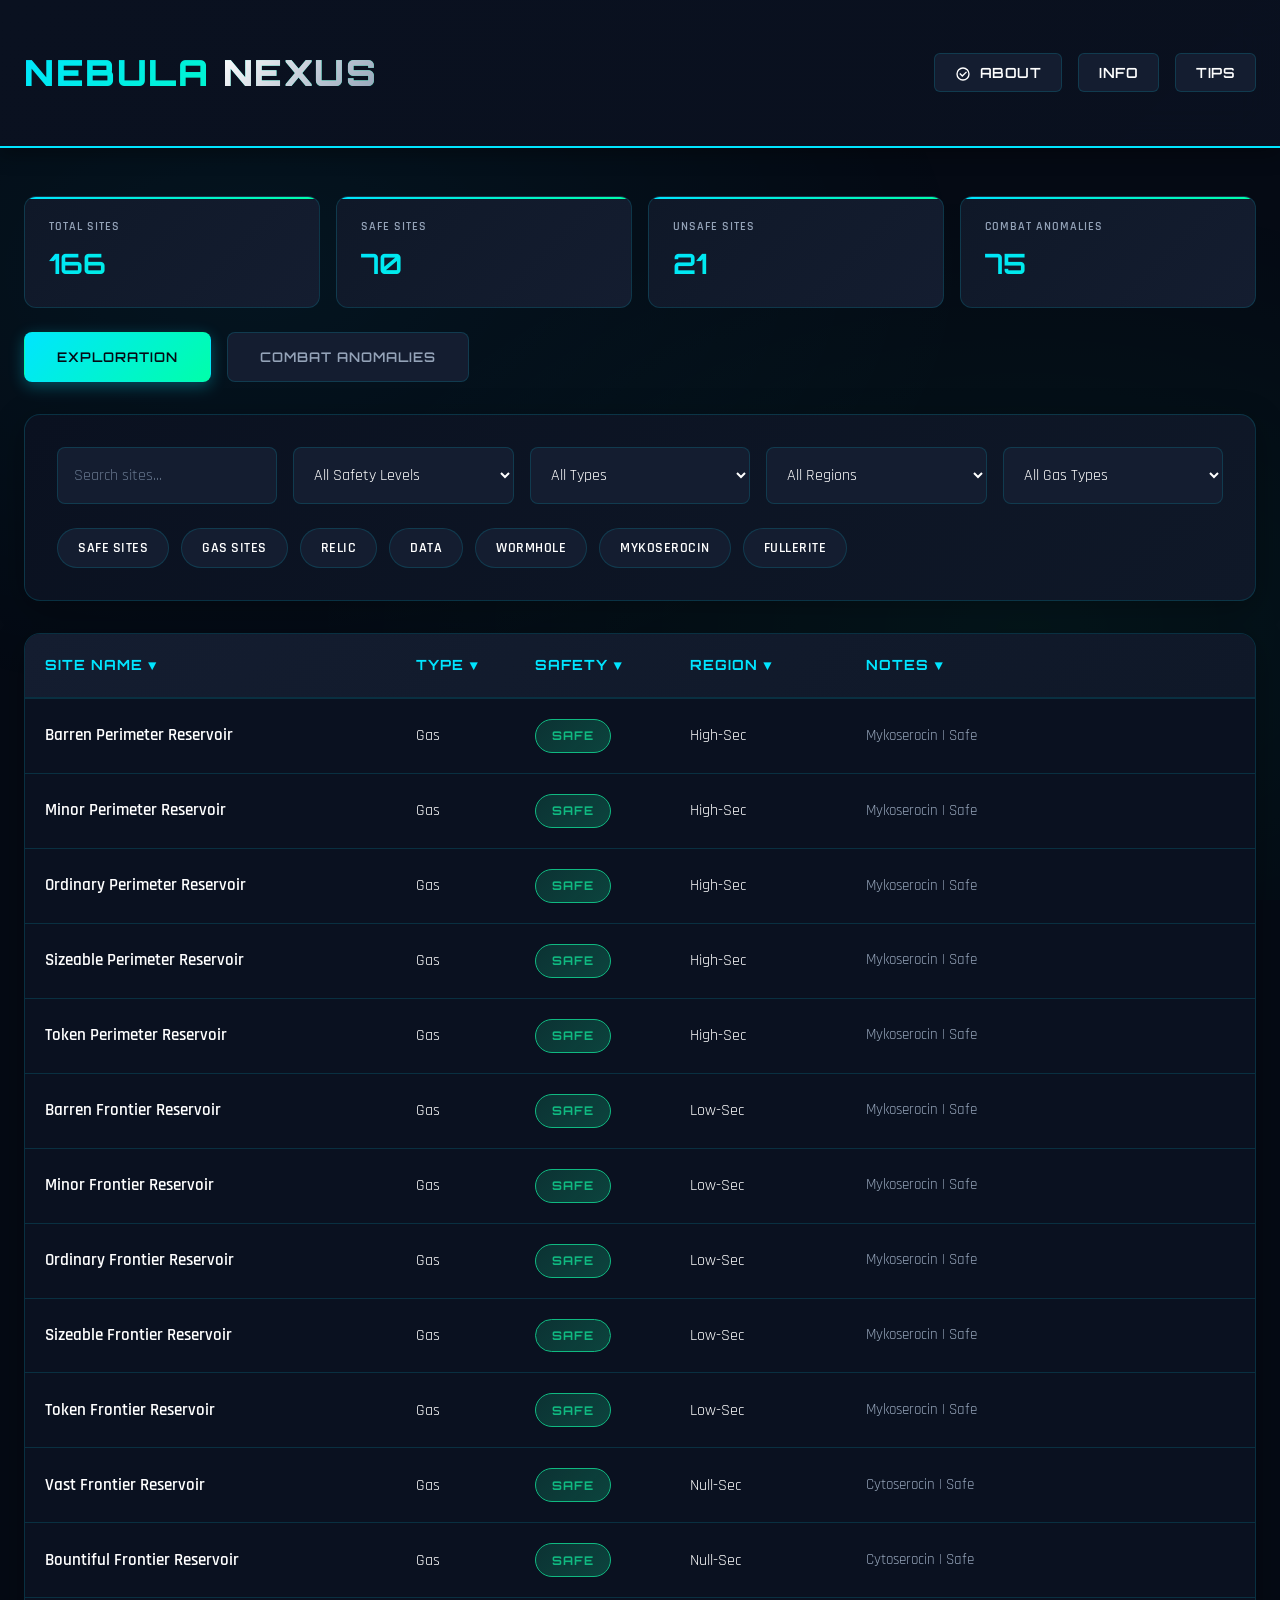
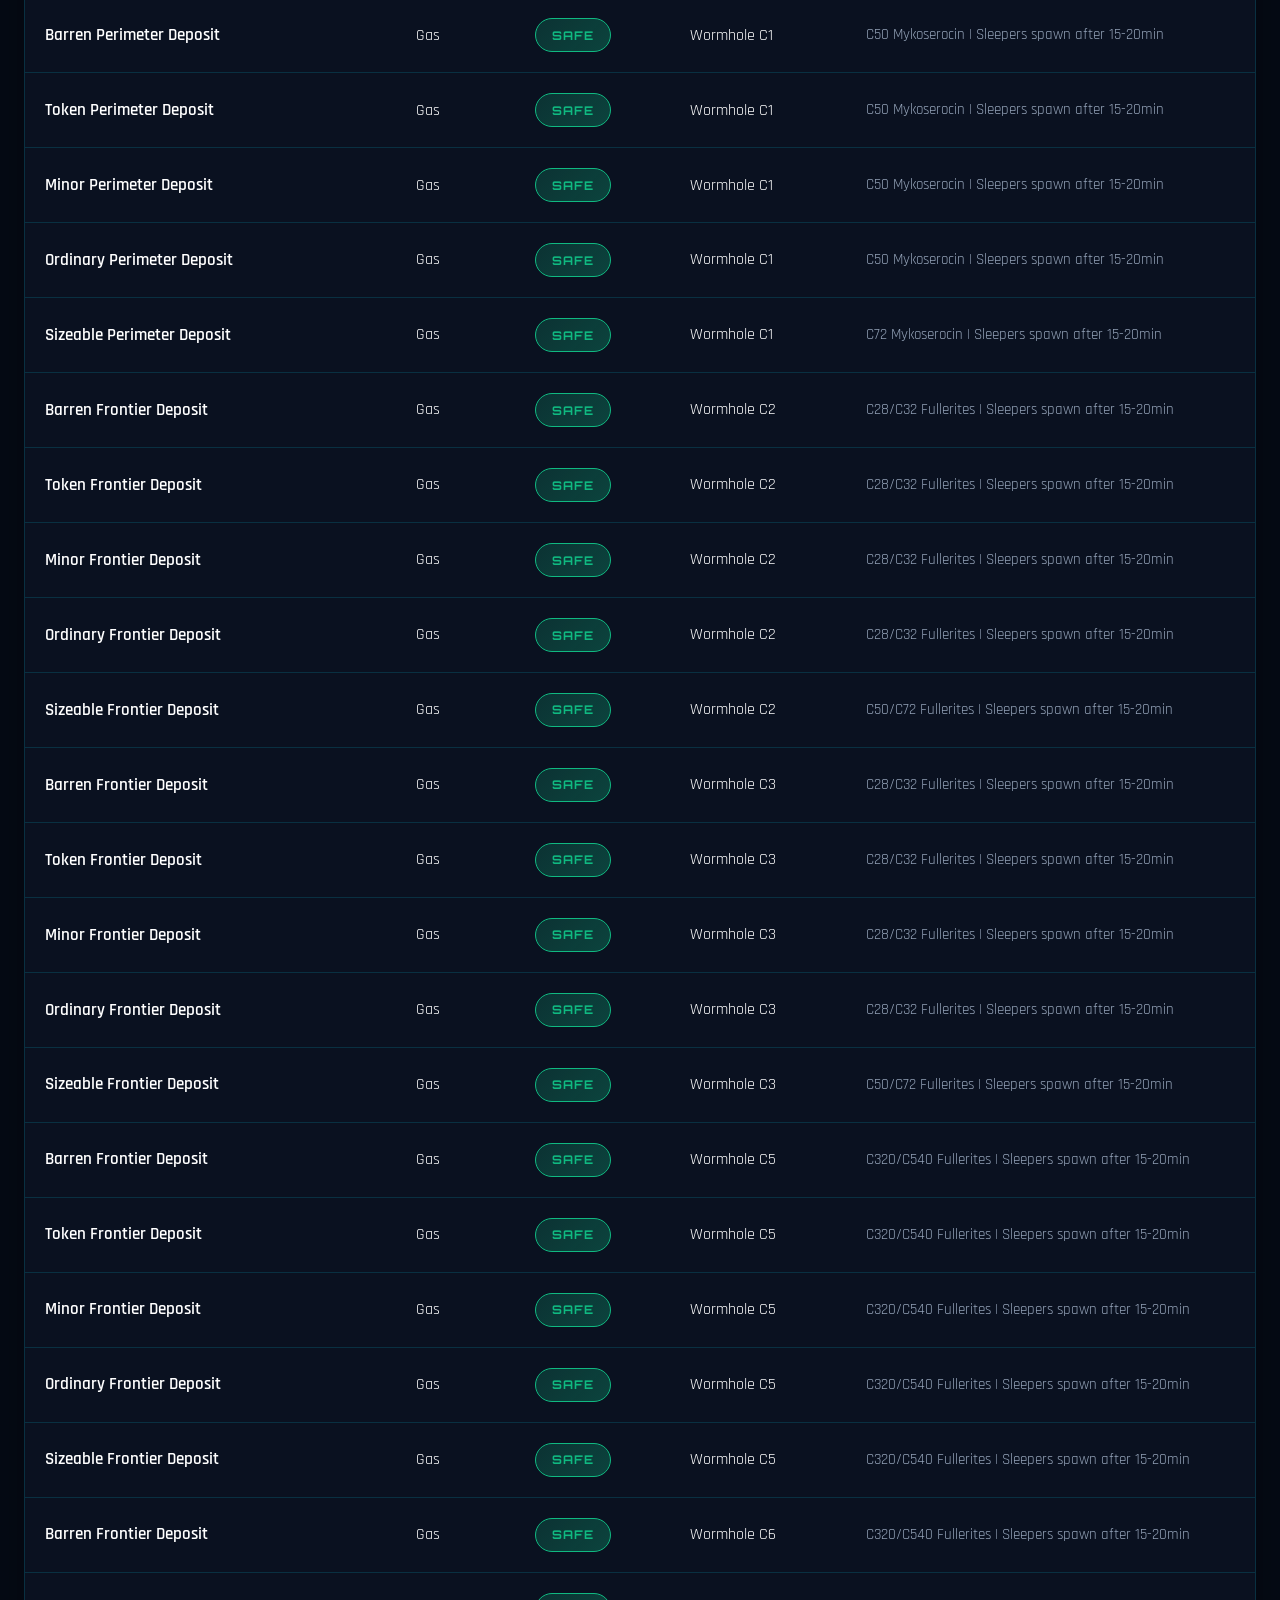
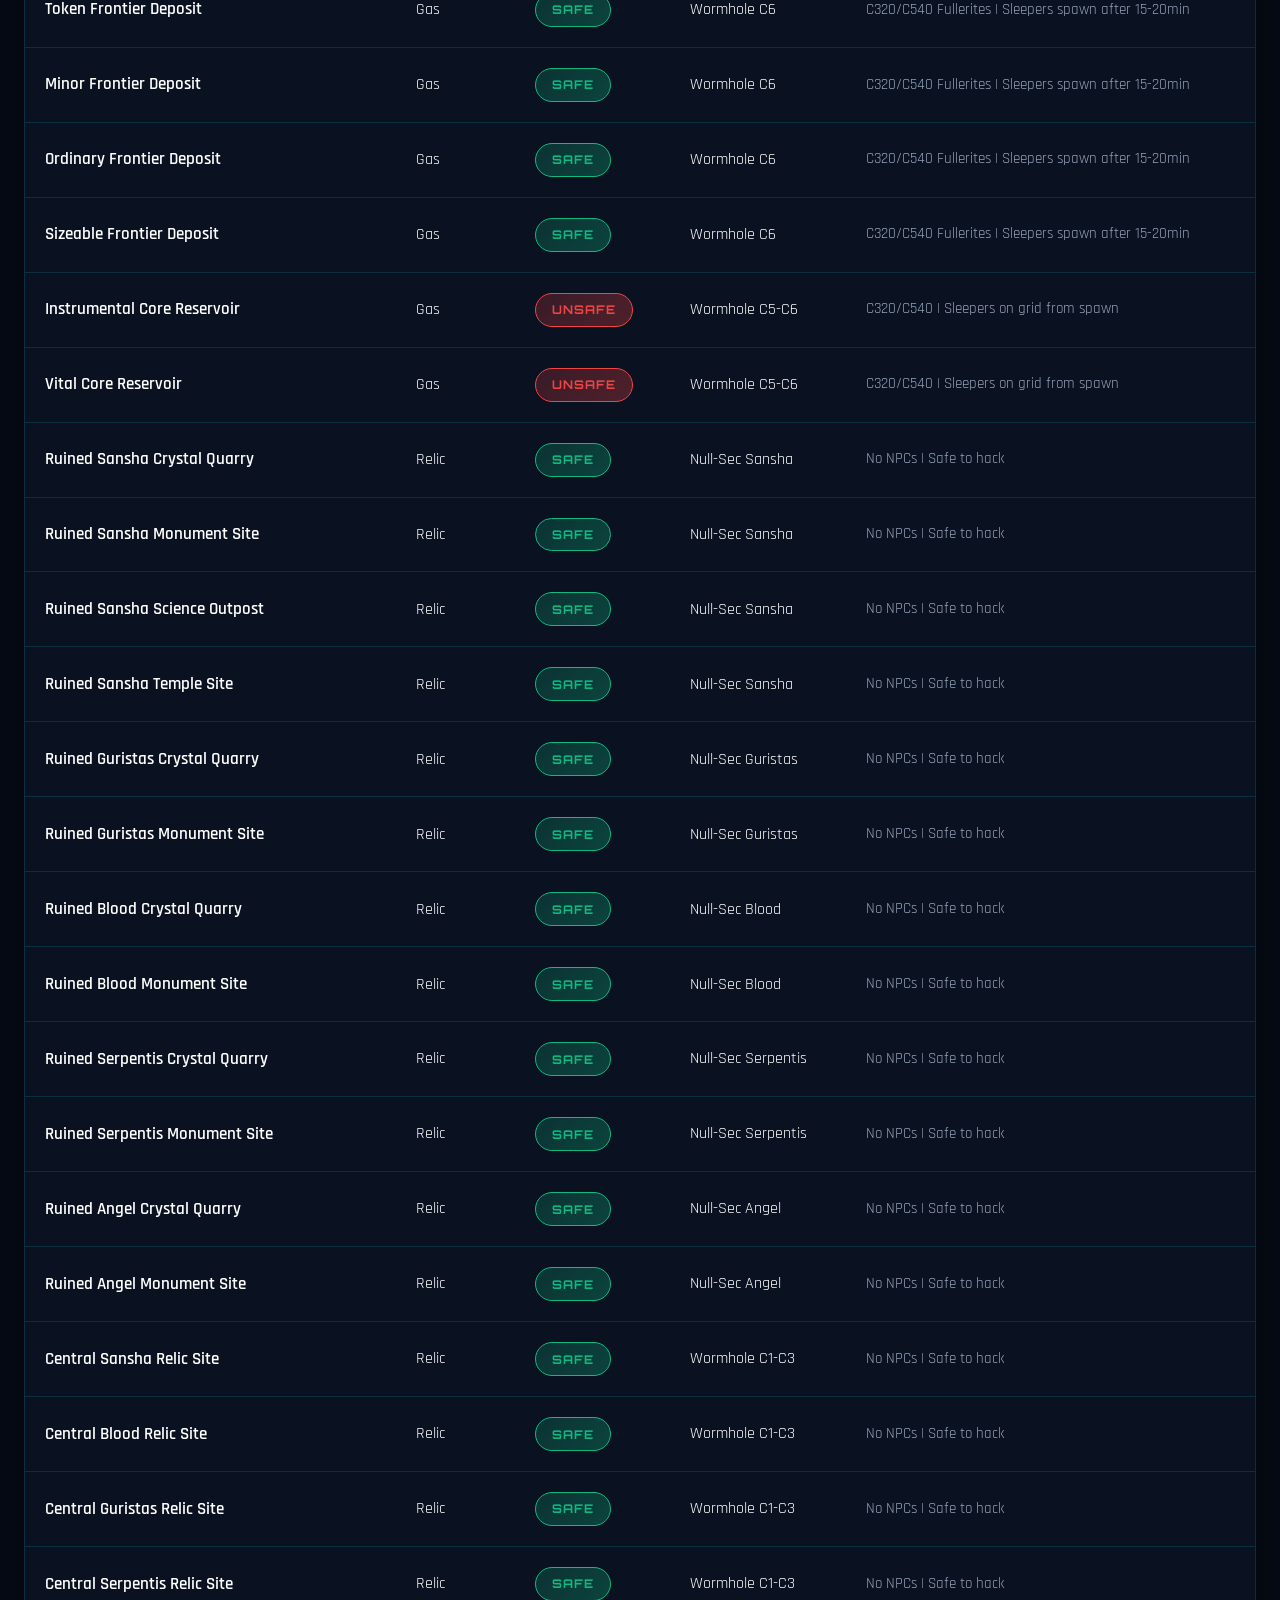
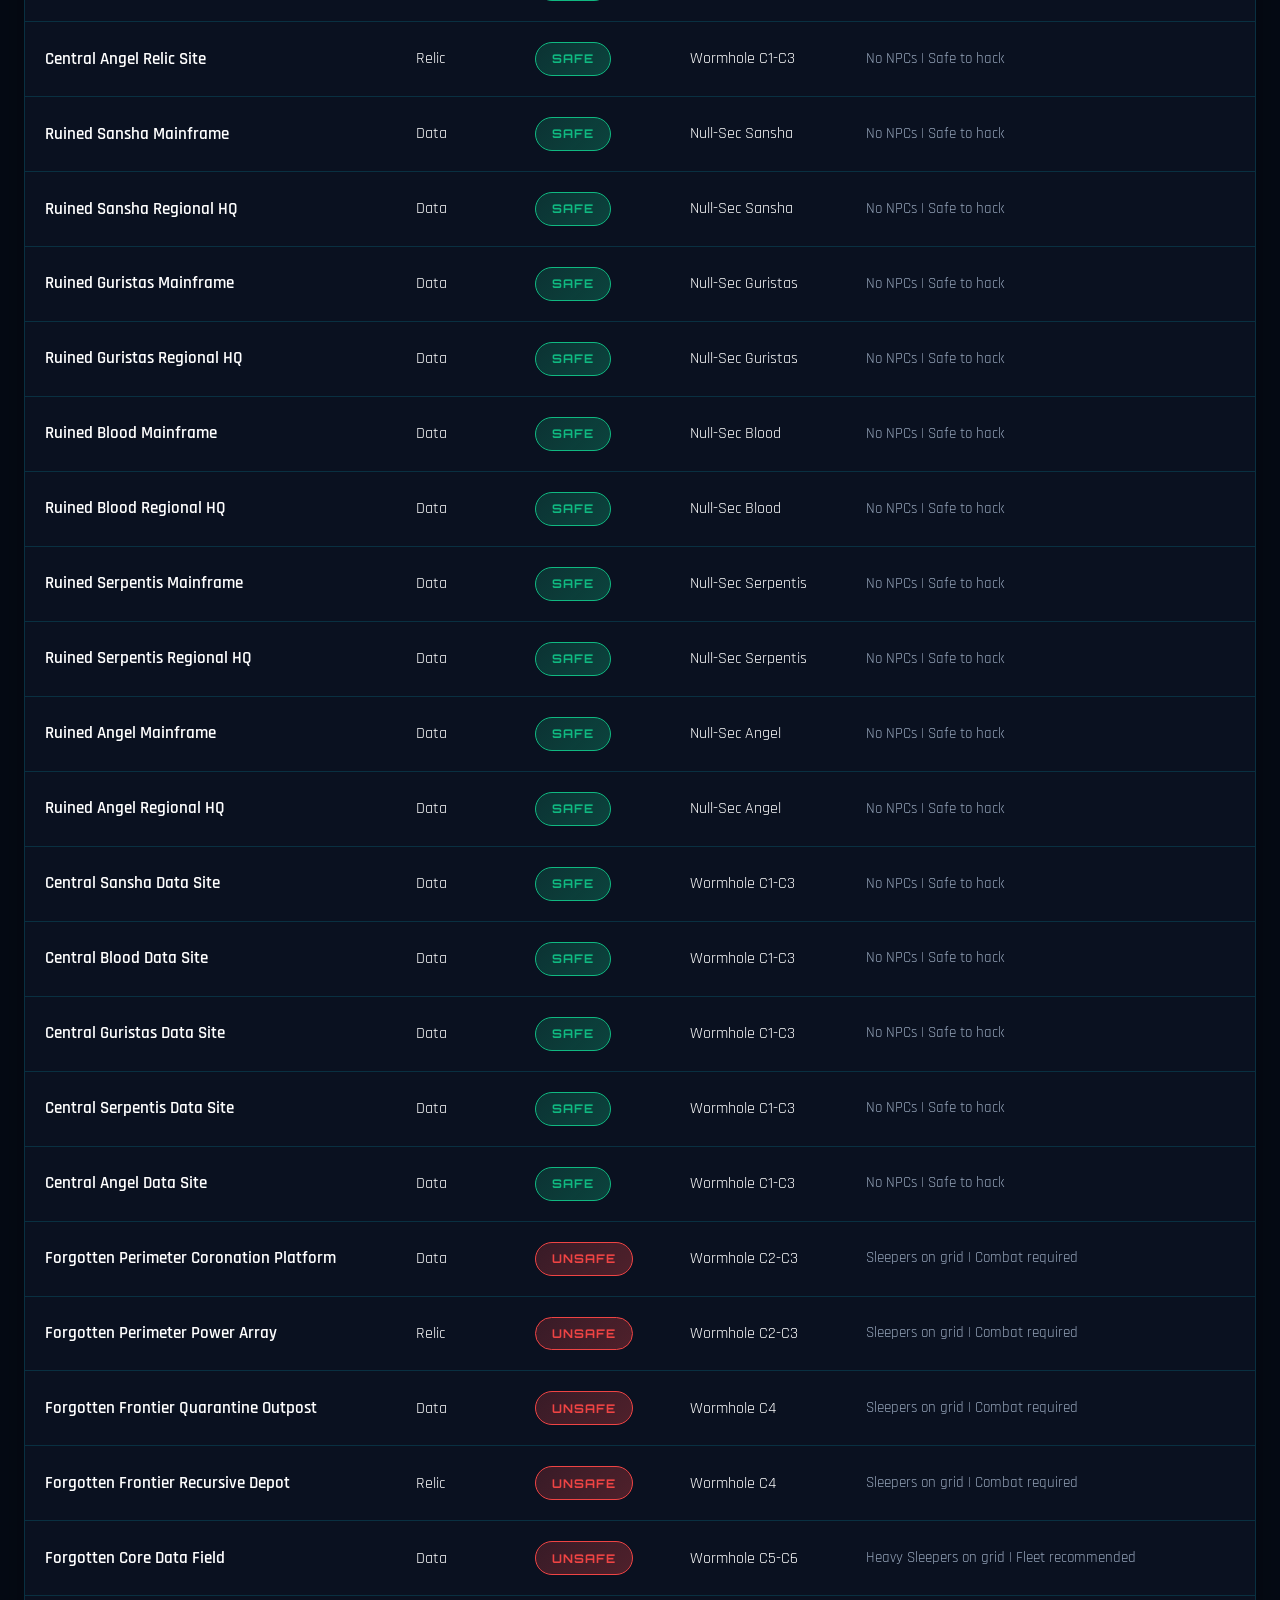
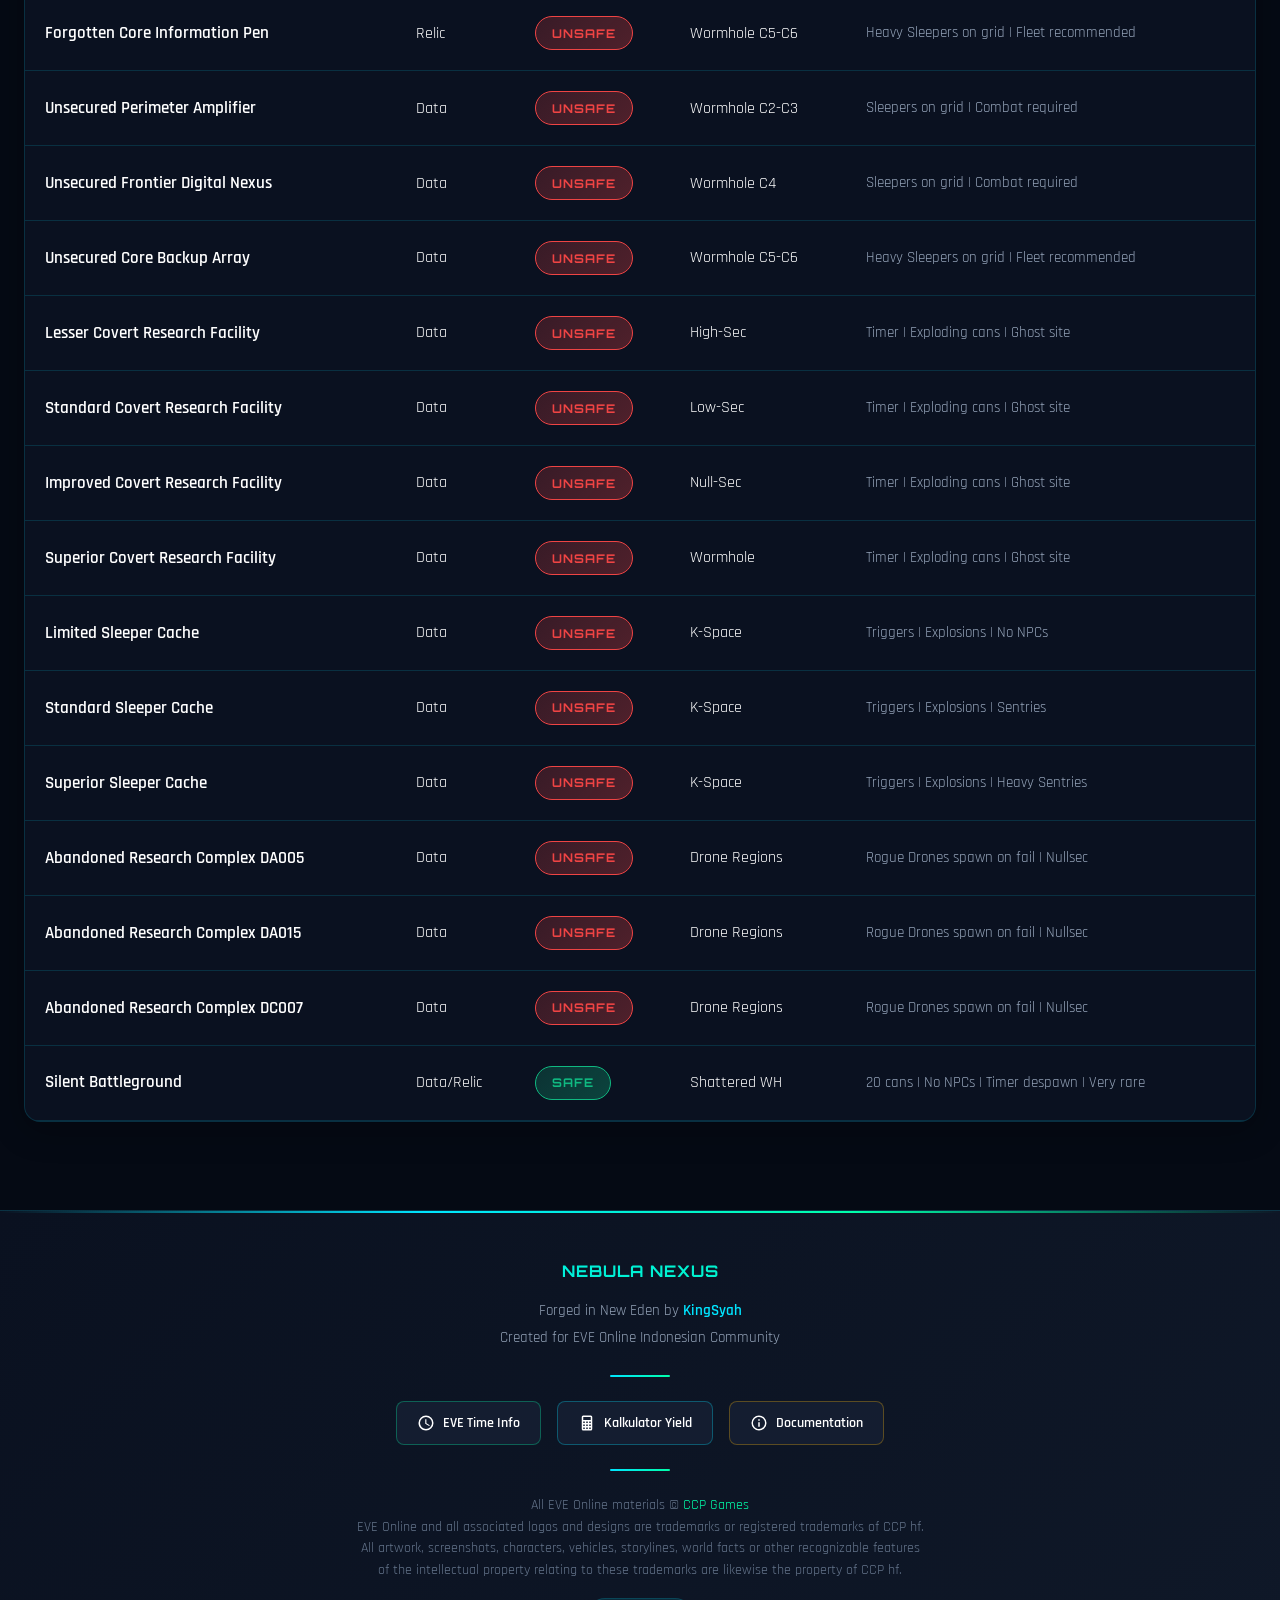
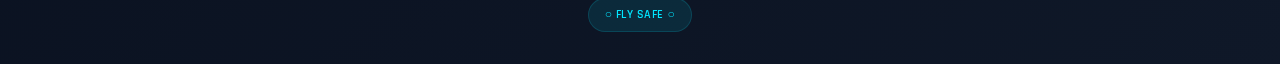
==== index.html @ dc4579e2 "Update index.html" ====
<!DOCTYPE html>
<html lang="en">
<head>
    <meta charset="UTF-8">
    <meta name="viewport" content="width=device-width, initial-scale=1.0">
    <title>NEBULA NEXUS - EVE Online Sites Database</title>
    <link href="https://fonts.googleapis.com/css2?family=Orbitron:wght@400;500;600;700;900&family=Rajdhani:wght@300;400;500;600;700&display=swap" rel="stylesheet">
    <style>
        * {
            margin: 0;
            padding: 0;
            box-sizing: border-box;
        }

        :root {
            --bg-primary: #050a14;
            --bg-secondary: #0a1120;
            --bg-card: #0f1828;
            --bg-elevated: #141d30;
            --accent-primary: #00e5ff;
            --accent-secondary: #00ffaa;
            --accent-danger: #ff2d55;
            --accent-warning: #ffb800;
            --text-primary: #ffffff;
            --text-secondary: #94a3b8;
            --text-muted: #64748b;
            --border: rgba(0, 229, 255, 0.15);
            --border-hover: rgba(0, 229, 255, 0.35);
            --glow: rgba(0, 229, 255, 0.3);
            --safe: #10b981;
            --unsafe: #ef4444;
            --warning: #f59e0b;
        }

        body {
            font-family: 'Rajdhani', -apple-system, BlinkMacSystemFont, 'Segoe UI', sans-serif;
            background: var(--bg-primary);
            color: var(--text-primary);
            line-height: 1.6;
            position: relative;
            overflow-x: hidden;
        }

        /* Animated Background */
        body::before {
            content: '';
            position: fixed;
            top: 0;
            left: 0;
            width: 100%;
            height: 100%;
            background: 
                radial-gradient(ellipse at 20% 30%, rgba(0, 229, 255, 0.05) 0%, transparent 50%),
                radial-gradient(ellipse at 80% 70%, rgba(0, 255, 170, 0.05) 0%, transparent 50%);
            pointer-events: none;
            z-index: 0;
            animation: bgPulse 15s ease-in-out infinite;
        }

        @keyframes bgPulse {
            0%, 100% { opacity: 0.3; }
            50% { opacity: 0.6; }
        }

        .container {
            max-width: 1600px;
            margin: 0 auto;
            padding: 1.5rem;
            position: relative;
            z-index: 1;
        }

        /* Header */
        header {
            background: linear-gradient(135deg, var(--bg-secondary) 0%, rgba(10, 17, 32, 0.95) 100%);
            padding: 1.25rem 0;
            border-bottom: 2px solid var(--accent-primary);
            margin-bottom: 1.5rem;
            position: sticky;
            top: 0;
            z-index: 100;
            backdrop-filter: blur(20px);
            box-shadow: 0 4px 20px rgba(0, 0, 0, 0.4);
        }

        .header-content {
            display: flex;
            justify-content: space-between;
            align-items: center;
            flex-wrap: wrap;
            gap: 1rem;
        }

        h1 {
            font-family: 'Orbitron', monospace;
            font-size: clamp(1.5rem, 4vw, 2.25rem);
            font-weight: 900;
            background: linear-gradient(135deg, var(--accent-primary) 0%, var(--accent-secondary) 100%);
            -webkit-background-clip: text;
            -webkit-text-fill-color: transparent;
            background-clip: text;
            letter-spacing: 1.5px;
            text-transform: uppercase;
            position: relative;
            animation: glow 3s ease-in-out infinite;
        }

        @keyframes glow {
            0%, 100% { filter: drop-shadow(0 0 10px var(--glow)); }
            50% { filter: drop-shadow(0 0 20px var(--glow)); }
        }

        h1 span {
            background: linear-gradient(135deg, var(--text-primary) 0%, var(--text-secondary) 100%);
            -webkit-background-clip: text;
            -webkit-text-fill-color: transparent;
            background-clip: text;
        }

        .nav-links {
            display: flex;
            gap: 1rem;
            flex-wrap: wrap;
        }

        .btn {
            padding: 0.6rem 1.25rem;
            background: var(--bg-elevated);
            border: 1px solid var(--border);
            border-radius: 6px;
            color: var(--text-primary);
            text-decoration: none;
            cursor: pointer;
            transition: all 0.3s cubic-bezier(0.4, 0, 0.2, 1);
            font-size: 0.875rem;
            font-weight: 600;
            font-family: 'Orbitron', monospace;
            text-transform: uppercase;
            letter-spacing: 0.5px;
            position: relative;
            overflow: hidden;
        }

        .btn::before {
            content: '';
            position: absolute;
            top: 0;
            left: -100%;
            width: 100%;
            height: 100%;
            background: linear-gradient(90deg, transparent, var(--accent-primary), transparent);
            transition: left 0.5s;
        }

        .btn:hover::before {
            left: 100%;
        }

        .btn:hover {
            background: rgba(0, 229, 255, 0.1);
            border-color: var(--accent-primary);
            box-shadow: 0 0 20px var(--glow);
            transform: translateY(-2px);
        }

        /* Stats Cards */
        .stats-grid {
            display: grid;
            grid-template-columns: repeat(auto-fit, minmax(160px, 1fr));
            gap: 1rem;
            margin-bottom: 1.5rem;
        }

        .stat-card {
            background: linear-gradient(135deg, var(--bg-card) 0%, var(--bg-elevated) 100%);
            padding: 1.25rem 1.5rem;
            border-radius: 12px;
            border: 1px solid var(--border);
            transition: all 0.3s ease;
            position: relative;
            overflow: hidden;
        }

        .stat-card::before {
            content: '';
            position: absolute;
            top: 0;
            left: 0;
            width: 100%;
            height: 2px;
            background: linear-gradient(90deg, var(--accent-primary), var(--accent-secondary));
        }

        .stat-card:hover {
            border-color: var(--border-hover);
            transform: translateY(-3px);
            box-shadow: 0 8px 24px rgba(0, 229, 255, 0.15);
        }

        .stat-label {
            font-size: 0.75rem;
            color: var(--text-secondary);
            text-transform: uppercase;
            letter-spacing: 1px;
            font-weight: 600;
            margin-bottom: 0.4rem;
        }

        .stat-value {
            font-family: 'Orbitron', monospace;
            font-size: 1.75rem;
            font-weight: 700;
            background: linear-gradient(135deg, var(--accent-primary), var(--accent-secondary));
            -webkit-background-clip: text;
            -webkit-text-fill-color: transparent;
            background-clip: text;
        }

        /* Search & Filter */
        .search-filter {
            background: linear-gradient(135deg, var(--bg-secondary) 0%, var(--bg-card) 100%);
            padding: 2rem;
            border-radius: 16px;
            margin-bottom: 2rem;
            border: 1px solid var(--border);
            box-shadow: 0 8px 32px rgba(0, 0, 0, 0.3);
        }

        .filter-grid {
            display: grid;
            grid-template-columns: repeat(auto-fit, minmax(220px, 1fr));
            gap: 1rem;
            margin-bottom: 1.5rem;
        }

        input, select {
            width: 100%;
            padding: 1rem;
            background: var(--bg-elevated);
            border: 1px solid var(--border);
            border-radius: 8px;
            color: var(--text-primary);
            font-size: 1rem;
            font-family: 'Rajdhani', sans-serif;
            transition: all 0.3s ease;
        }

        input:focus, select:focus {
            outline: none;
            border-color: var(--accent-primary);
            box-shadow: 0 0 0 3px var(--glow);
        }

        input::placeholder {
            color: var(--text-muted);
        }

        /* Filter Chips */
        .filter-chips {
            display: flex;
            flex-wrap: wrap;
            gap: 0.75rem;
            margin-top: 1.5rem;
        }

        .chip {
            padding: 0.5rem 1.25rem;
            background: var(--bg-elevated);
            border: 1px solid var(--border);
            border-radius: 50px;
            font-size: 0.875rem;
            font-weight: 600;
            cursor: pointer;
            transition: all 0.3s ease;
            text-transform: uppercase;
            letter-spacing: 0.5px;
        }

        .chip:hover, .chip.active {
            background: linear-gradient(135deg, var(--accent-primary), var(--accent-secondary));
            color: var(--bg-primary);
            border-color: transparent;
            box-shadow: 0 4px 15px var(--glow);
            transform: translateY(-2px);
        }

        /* Table */
        .table-container {
            overflow-x: auto;
            background: var(--bg-secondary);
            border-radius: 16px;
            border: 1px solid var(--border);
            box-shadow: 0 8px 32px rgba(0, 0, 0, 0.3);
        }

        table {
            width: 100%;
            border-collapse: collapse;
            min-width: 900px;
        }

        thead {
            background: linear-gradient(135deg, var(--bg-elevated) 0%, var(--bg-card) 100%);
            position: sticky;
            top: 0;
        }

        th {
            padding: 1.25rem;
            text-align: left;
            font-weight: 700;
            font-family: 'Orbitron', monospace;
            color: var(--accent-primary);
            border-bottom: 2px solid var(--border);
            cursor: pointer;
            user-select: none;
            white-space: nowrap;
            text-transform: uppercase;
            letter-spacing: 1px;
            font-size: 0.875rem;
            transition: all 0.3s ease;
        }

        th:hover {
            background: rgba(0, 229, 255, 0.1);
            color: var(--accent-secondary);
        }

        td {
            padding: 1.25rem;
            border-bottom: 1px solid var(--border);
            font-size: 1rem;
        }

        tr {
            transition: all 0.3s ease;
        }

        tr:hover {
            background: rgba(0, 229, 255, 0.05);
            box-shadow: inset 0 0 0 1px var(--border-hover);
        }

        .site-name {
            font-weight: 600;
            color: var(--text-primary);
            font-size: 1.05rem;
        }

        /* Status Badges */
        .status-badge {
            display: inline-block;
            padding: 0.4rem 1rem;
            border-radius: 50px;
            font-size: 0.75rem;
            font-weight: 700;
            text-transform: uppercase;
            letter-spacing: 1px;
            font-family: 'Orbitron', monospace;
        }

        .status-safe {
            background: linear-gradient(135deg, rgba(16, 185, 129, 0.2), rgba(16, 185, 129, 0.3));
            color: var(--safe);
            border: 1px solid var(--safe);
        }

        .status-unsafe {
            background: linear-gradient(135deg, rgba(239, 68, 68, 0.2), rgba(239, 68, 68, 0.3));
            color: var(--unsafe);
            border: 1px solid var(--unsafe);
        }

        .status-warning {
            background: linear-gradient(135deg, rgba(245, 158, 11, 0.2), rgba(245, 158, 11, 0.3));
            color: var(--warning);
            border: 1px solid var(--warning);
        }

        /* Modal */
        .modal {
            display: none;
            position: fixed;
            top: 0;
            left: 0;
            width: 100%;
            height: 100%;
            background: rgba(0, 0, 0, 0.85);
            backdrop-filter: blur(10px);
            z-index: 1000;
            justify-content: center;
            align-items: center;
        }

        .modal.active {
            display: flex;
        }

        .modal-content {
            background: linear-gradient(135deg, var(--bg-secondary), var(--bg-card));
            padding: 2.5rem;
            border-radius: 16px;
            max-width: 700px;
            width: 90%;
            max-height: 80vh;
            overflow-y: auto;
            border: 1px solid var(--accent-primary);
            box-shadow: 0 20px 60px rgba(0, 229, 255, 0.3);
            position: relative;
        }

        .modal-header {
            display: flex;
            justify-content: space-between;
            align-items: center;
            margin-bottom: 1.5rem;
            padding-bottom: 1rem;
            border-bottom: 1px solid var(--border);
        }

        .modal-title {
            font-family: 'Orbitron', monospace;
            font-size: 1.75rem;
            font-weight: 700;
            background: linear-gradient(135deg, var(--accent-primary), var(--accent-secondary));
            -webkit-background-clip: text;
            -webkit-text-fill-color: transparent;
            background-clip: text;
        }

        .close-btn {
            background: none;
            border: none;
            color: var(--text-secondary);
            font-size: 2rem;
            cursor: pointer;
            transition: all 0.3s ease;
            width: 40px;
            height: 40px;
            display: flex;
            align-items: center;
            justify-content: center;
            border-radius: 50%;
        }

        .close-btn:hover {
            background: rgba(239, 68, 68, 0.2);
            color: var(--unsafe);
        }

        .modal-body {
            color: var(--text-secondary);
            line-height: 1.8;
        }

        .modal-body h3 {
            color: var(--accent-primary);
            margin-top: 1.5rem;
            margin-bottom: 0.75rem;
            font-family: 'Orbitron', monospace;
        }

        .modal-body ul {
            margin-left: 1.5rem;
            margin-bottom: 1rem;
        }

        .modal-body li {
            margin-bottom: 0.5rem;
        }

        /* Tabs */
        .tabs {
            display: flex;
            gap: 1rem;
            margin-bottom: 2rem;
            flex-wrap: wrap;
        }

        .tab-btn {
            padding: 1rem 2rem;
            background: var(--bg-elevated);
            border: 1px solid var(--border);
            border-radius: 8px;
            color: var(--text-secondary);
            cursor: pointer;
            font-family: 'Orbitron', monospace;
            font-weight: 600;
            text-transform: uppercase;
            letter-spacing: 1px;
            transition: all 0.3s ease;
        }

        .tab-btn.active {
            background: linear-gradient(135deg, var(--accent-primary), var(--accent-secondary));
            color: var(--bg-primary);
            border-color: transparent;
            box-shadow: 0 4px 15px var(--glow);
        }

        .tab-content {
            display: none;
        }

        .tab-content.active {
            display: block;
            animation: fadeIn 0.5s ease;
        }

        @keyframes fadeIn {
            from { opacity: 0; transform: translateY(10px); }
            to { opacity: 1; transform: translateY(0); }
        }

        /* Scrollbar */
        ::-webkit-scrollbar {
            width: 12px;
            height: 12px;
        }

        ::-webkit-scrollbar-track {
            background: var(--bg-primary);
        }

        ::-webkit-scrollbar-thumb {
            background: linear-gradient(135deg, var(--accent-primary), var(--accent-secondary));
            border-radius: 6px;
        }

        ::-webkit-scrollbar-thumb:hover {
            background: var(--accent-primary);
        }

        /* Mobile Table Cards */
        @media (max-width: 768px) {
            .table-container table {
                min-width: auto;
            }
            
            /* Hide table headers on mobile */
            .table-container thead {
                display: none;
            }
            
            /* Make table rows display as cards */
            .table-container tbody tr {
                display: block;
                margin-bottom: 1rem;
                border: 1px solid var(--border);
                border-radius: 12px;
                padding: 1rem;
                background: linear-gradient(135deg, var(--bg-card), var(--bg-elevated));
            }
            
            .table-container tbody tr:hover {
                box-shadow: 0 4px 20px rgba(0, 229, 255, 0.15);
            }
            
            /* Make table cells display as rows */
            .table-container tbody td {
                display: flex;
                justify-content: space-between;
                align-items: center;
                padding: 0.75rem 0;
                border-bottom: 1px solid rgba(255, 255, 255, 0.05);
                text-align: right;
            }
            
            .table-container tbody td:last-child {
                border-bottom: none;
            }
            
            /* Add labels before content */
            .table-container tbody td::before {
                content: attr(data-label);
                font-weight: 700;
                font-family: 'Orbitron', monospace;
                color: var(--accent-primary);
                font-size: 0.75rem;
                text-transform: uppercase;
                letter-spacing: 0.5px;
                text-align: left;
                flex-shrink: 0;
                margin-right: 1rem;
            }
            
            /* Adjust site name on mobile */
            .site-name {
                font-size: 0.95rem;
                text-align: right;
                flex: 1;
            }
            
            /* Make badges and content wrap properly */
            .table-container tbody td > * {
                text-align: right;
            }
        }

        /* Footer */
        footer {
            margin-top: 4rem;
            padding: 3rem 0 2rem;
            background: linear-gradient(135deg, var(--bg-secondary) 0%, var(--bg-card) 100%);
            border-top: 1px solid var(--border);
            position: relative;
        }

        footer::before {
            content: '';
            position: absolute;
            top: 0;
            left: 0;
            width: 100%;
            height: 2px;
            background: linear-gradient(90deg, transparent, var(--accent-primary), var(--accent-secondary), transparent);
        }

        .footer-content {
            text-align: center;
            max-width: 1200px;
            margin: 0 auto;
            padding: 0 1.5rem;
        }

        .footer-title {
            font-family: 'Orbitron', monospace;
            font-size: 1rem;
            font-weight: 700;
            background: linear-gradient(135deg, var(--accent-primary), var(--accent-secondary));
            -webkit-background-clip: text;
            -webkit-text-fill-color: transparent;
            background-clip: text;
            letter-spacing: 1px;
            margin-bottom: 0.75rem;
            text-transform: uppercase;
        }

        .footer-creator {
            color: var(--text-secondary);
            font-size: 0.95rem;
            margin-bottom: 1.5rem;
            line-height: 1.8;
        }

        .footer-creator strong {
            color: var(--accent-primary);
            font-weight: 600;
        }

        .footer-divider {
            width: 60px;
            height: 2px;
            background: linear-gradient(90deg, var(--accent-primary), var(--accent-secondary));
            margin: 1.5rem auto;
            border-radius: 2px;
        }

        .footer-legal {
            color: var(--text-muted);
            font-size: 0.85rem;
            line-height: 1.6;
            max-width: 800px;
            margin: 0 auto;
        }

        .footer-legal a {
            color: var(--accent-secondary);
            text-decoration: none;
            transition: all 0.3s ease;
            border-bottom: 1px solid transparent;
        }

        .footer-legal a:hover {
            color: var(--accent-primary);
            border-bottom-color: var(--accent-primary);
        }

        .footer-badge {
            display: inline-block;
            padding: 0.4rem 1rem;
            background: rgba(0, 229, 255, 0.1);
            border: 1px solid var(--border);
            border-radius: 50px;
            font-size: 0.75rem;
            font-weight: 600;
            color: var(--accent-primary);
            text-transform: uppercase;
            letter-spacing: 0.5px;
            margin-top: 1rem;
            transition: all 0.3s ease;
        }

        .footer-badge:hover {
            background: rgba(0, 229, 255, 0.2);
            border-color: var(--accent-primary);
            box-shadow: 0 0 15px var(--glow);
        }

        /* Tooltips */
        .tooltip {
            position: relative;
            display: inline-block;
        }

        .tooltip .tooltiptext {
            visibility: hidden;
            width: 200px;
            background: linear-gradient(135deg, var(--bg-elevated), var(--bg-card));
            color: var(--text-primary);
            text-align: center;
            border-radius: 8px;
            padding: 0.75rem;
            position: absolute;
            z-index: 1000;
            bottom: 125%;
            left: 50%;
            margin-left: -100px;
            opacity: 0;
            transition: opacity 0.3s, transform 0.3s;
            border: 1px solid var(--border);
            font-size: 0.85rem;
            box-shadow: 0 8px 24px rgba(0, 0, 0, 0.4);
            transform: translateY(10px);
        }

        .tooltip .tooltiptext::after {
            content: "";
            position: absolute;
            top: 100%;
            left: 50%;
            margin-left: -5px;
            border-width: 5px;
            border-style: solid;
            border-color: var(--bg-elevated) transparent transparent transparent;
        }

        .tooltip:hover .tooltiptext {
            visibility: visible;
            opacity: 1;
            transform: translateY(0);
        }

        /* Icon Links */
        .icon-links {
            display: flex;
            justify-content: center;
            gap: 1rem;
            margin: 1.5rem 0;
            flex-wrap: wrap;
        }

        .icon-link {
            display: flex;
            align-items: center;
            gap: 0.5rem;
            padding: 0.6rem 1.25rem;
            background: var(--bg-elevated);
            border: 1px solid var(--border);
            border-radius: 8px;
            color: var(--text-primary);
            text-decoration: none;
            font-size: 0.875rem;
            font-weight: 600;
            transition: all 0.3s ease;
            position: relative;
            overflow: hidden;
        }

        .icon-link::before {
            content: '';
            position: absolute;
            top: 0;
            left: -100%;
            width: 100%;
            height: 100%;
            background: linear-gradient(90deg, transparent, var(--accent-primary), transparent);
            transition: left 0.5s;
        }

        .icon-link:hover::before {
            left: 100%;
        }

        .icon-link:hover {
            background: rgba(0, 229, 255, 0.1);
            border-color: var(--accent-primary);
            color: var(--accent-primary);
            box-shadow: 0 0 20px var(--glow);
            transform: translateY(-2px);
        }

        .icon-link svg {
            width: 18px;
            height: 18px;
            fill: currentColor;
        }

        .icon-link-about {
            border-color: rgba(255, 184, 0, 0.3);
        }

        .icon-link-about:hover {
            border-color: var(--warning);
            color: var(--warning);
            box-shadow: 0 0 20px rgba(255, 184, 0, 0.3);
        }

        .icon-link-time {
            border-color: rgba(0, 255, 170, 0.3);
        }

        .icon-link-time:hover {
            border-color: var(--accent-secondary);
            color: var(--accent-secondary);
            box-shadow: 0 0 20px rgba(0, 255, 170, 0.3);
        }

        .icon-link-calc {
            border-color: rgba(0, 229, 255, 0.3);
        }

        .icon-link-calc:hover {
            border-color: var(--accent-primary);
            color: var(--accent-primary);
            box-shadow: 0 0 20px var(--glow);
        }

        /* Responsive */
        @media (max-width: 768px) {
            .header-content {
                flex-direction: column;
                align-items: flex-start;
            }

            .stats-grid {
                grid-template-columns: repeat(2, 1fr);
            }

            .filter-grid {
                grid-template-columns: 1fr;
            }

            .tabs {
                flex-direction: column;
            }

            .tab-btn {
                width: 100%;
            }
            
            h1 {
                font-size: 1.5rem;
            }
            
            .stat-value {
                font-size: 1.5rem;
            }
            
            footer {
                padding: 2rem 0 1.5rem;
                margin-top: 3rem;
            }
            
            .footer-title {
                font-size: 0.9rem;
            }
            
            .footer-creator {
                font-size: 0.875rem;
            }
            
            .footer-legal {
                font-size: 0.8rem;
            }
        }
        
        @media (max-width: 480px) {
            .stats-grid {
                grid-template-columns: 1fr;
            }
            
            .stat-card {
                padding: 1rem 1.25rem;
            }
            
            .footer-title {
                font-size: 0.85rem;
            }
            
            .icon-links {
                flex-direction: column;
                gap: 0.75rem;
            }
            
            .icon-link {
                width: 100%;
                justify-content: center;
            }
        }
    </style>
</head>
<body>
    <header>
        <div class="container">
            <div class="header-content">
                <h1>NEBULA <span>NEXUS</span></h1>
                <div class="nav-links">
                    <div class="tooltip">
                        <button class="btn" onclick="window.open('https://www.notion.so/1df557b9175680fe88d8f506c43e6dc8', '_blank')">
                            <svg style="width: 16px; height: 16px; vertical-align: middle; margin-right: 4px;" viewBox="0 0 24 24" fill="currentColor">
                                <path d="M12,2A10,10 0 0,1 22,12A10,10 0 0,1 12,22A10,10 0 0,1 2,12A10,10 0 0,1 12,2M12,4A8,8 0 0,0 4,12A8,8 0 0,0 12,20A8,8 0 0,0 20,12A8,8 0 0,0 12,4M11,16.5L6.5,12L7.91,10.59L11,13.67L16.59,8.09L18,9.5L11,16.5Z"/>
                            </svg>
                            ABOUT
                        </button>
                        <span class="tooltiptext">Project documentation, guides, and development roadmap</span>
                    </div>
                    <button class="btn" onclick="showModal('info')">INFO</button>
                    <button class="btn" onclick="showModal('tips')">TIPS</button>
                </div>
            </div>
        </div>
    </header>

    <div class="container">
        <!-- Stats -->
        <div class="stats-grid">
            <div class="stat-card">
                <div class="stat-label">Total Sites</div>
                <div class="stat-value" id="totalSites">0</div>
            </div>
            <div class="stat-card">
                <div class="stat-label">Safe Sites</div>
                <div class="stat-value" id="safeSites">0</div>
            </div>
            <div class="stat-card">
                <div class="stat-label">Unsafe Sites</div>
                <div class="stat-value" id="unsafeSites">0</div>
            </div>
            <div class="stat-card">
                <div class="stat-label">Combat Anomalies</div>
                <div class="stat-value" id="combatSites">0</div>
            </div>
        </div>

        <!-- Tabs -->
        <div class="tabs">
            <button class="tab-btn active" onclick="switchTab('exploration')">EXPLORATION</button>
            <button class="tab-btn" onclick="switchTab('combat')">COMBAT ANOMALIES</button>
        </div>

        <!-- Exploration Tab -->
        <div id="exploration-tab" class="tab-content active">
            <!-- Search & Filter -->
            <div class="search-filter">
                <div class="filter-grid">
                    <input type="text" id="searchInput" placeholder="Search sites...">
                    <select id="safetyFilter">
                        <option value="">All Safety Levels</option>
                        <option value="safe">Safe</option>
                        <option value="unsafe">Unsafe</option>
                    </select>
                    <select id="typeFilter">
                        <option value="">All Types</option>
                        <option value="gas">Gas</option>
                        <option value="relic">Relic</option>
                        <option value="data">Data</option>
                        <option value="wormhole">Wormhole</option>
                    </select>
                    <select id="regionFilter">
                        <option value="">All Regions</option>
                        <option value="high-sec">High-Sec</option>
                        <option value="low-sec">Low-Sec</option>
                        <option value="null-sec">Null-Sec</option>
                        <option value="wormhole">Wormhole</option>
                    </select>
                    <select id="gasFilter">
                        <option value="">All Gas Types</option>
                        <option value="mykoserocin">Mykoserocin</option>
                        <option value="fullerite">Fullerite</option>
                        <option value="cytoserocin">Cytoserocin</option>
                    </select>
                </div>

                <div class="filter-chips">
                    <div class="chip" onclick="quickFilter('safe')">SAFE SITES</div>
                    <div class="chip" onclick="quickFilter('gas')">GAS SITES</div>
                    <div class="chip" onclick="quickFilter('relic')">RELIC</div>
                    <div class="chip" onclick="quickFilter('data')">DATA</div>
                    <div class="chip" onclick="quickFilter('wormhole')">WORMHOLE</div>
                    <div class="chip" onclick="quickFilter('mykoserocin')">MYKOSEROCIN</div>
                    <div class="chip" onclick="quickFilter('fullerite')">FULLERITE</div>
                </div>
            </div>

            <!-- Table -->
            <div class="table-container">
                <table>
                    <thead>
                        <tr>
                            <th onclick="sortTable(0)">SITE NAME ▼</th>
                            <th onclick="sortTable(1)">TYPE ▼</th>
                            <th onclick="sortTable(2)">SAFETY ▼</th>
                            <th onclick="sortTable(3)">REGION ▼</th>
                            <th onclick="sortTable(4)">NOTES ▼</th>
                        </tr>
                    </thead>
                    <tbody id="tableBody">
                        <!-- Data will be populated by JavaScript -->
                    </tbody>
                </table>
            </div>
        </div>

        <!-- Combat Tab -->
        <div id="combat-tab" class="tab-content">
            <!-- Combat Search & Filter -->
            <div class="search-filter">
                <div class="filter-grid">
                    <input type="text" id="combatSearchInput" placeholder="Search combat sites...">
                    <select id="combatFactionFilter">
                        <option value="">All Factions</option>
                        <option value="angel">Angel Cartel</option>
                        <option value="blood">Blood Raiders</option>
                        <option value="guristas">Guristas</option>
                        <option value="sansha">Sansha's Nation</option>
                        <option value="serpentis">Serpentis</option>
                        <option value="drone">Rogue Drones</option>
                    </select>
                    <select id="combatSecFilter">
                        <option value="">All Security</option>
                        <option value="high">High-Sec</option>
                        <option value="low">Low-Sec</option>
                        <option value="null">Null-Sec</option>
                    </select>
                    <select id="combatDifficultyFilter">
                        <option value="">All Difficulties</option>
                        <option value="1">Tier 1 (Easiest)</option>
                        <option value="2-4">Tier 2-4</option>
                        <option value="5-7">Tier 5-7</option>
                        <option value="8-10">Tier 8-10 (Hardest)</option>
                    </select>
                </div>

                <div class="filter-chips">
                    <div class="chip" onclick="combatQuickFilter('angel')">ANGEL CARTEL</div>
                    <div class="chip" onclick="combatQuickFilter('blood')">BLOOD RAIDERS</div>
                    <div class="chip" onclick="combatQuickFilter('guristas')">GURISTAS</div>
                    <div class="chip" onclick="combatQuickFilter('sansha')">SANSHA</div>
                    <div class="chip" onclick="combatQuickFilter('serpentis')">SERPENTIS</div>
                    <div class="chip" onclick="combatQuickFilter('highsec')">HIGH-SEC</div>
                </div>
            </div>

            <!-- Combat Table -->
            <div class="table-container">
                <table>
                    <thead>
                        <tr>
                            <th onclick="sortCombatTable(0)">SITE NAME ▼</th>
                            <th onclick="sortCombatTable(1)">FACTION ▼</th>
                            <th onclick="sortCombatTable(2)">DIFFICULTY ▼</th>
                            <th onclick="sortCombatTable(3)">SECURITY ▼</th>
                            <th onclick="sortCombatTable(4)">ESCALATION ▼</th>
                            <th onclick="sortCombatTable(5)">NOTES ▼</th>
                        </tr>
                    </thead>
                    <tbody id="combatTableBody">
                        <!-- Combat data will be populated by JavaScript -->
                    </tbody>
                </table>
            </div>
        </div>
    </div>

    <!-- Footer -->
    <footer>
        <div class="footer-content">
            <div class="footer-title">Nebula Nexus</div>
            <div class="footer-creator">
                Forged in New Eden by <strong>KingSyah</strong><br>
                Created for EVE Online Indonesian Community
            </div>
            
            <div class="footer-divider"></div>
            
            <div class="icon-links">
                <a href="https://kingsyah.github.io/evetimeinfo/" target="_blank" rel="noopener" class="icon-link icon-link-time">
                    <svg viewBox="0 0 24 24">
                        <path d="M12,20A8,8 0 0,0 20,12A8,8 0 0,0 12,4A8,8 0 0,0 4,12A8,8 0 0,0 12,20M12,2A10,10 0 0,1 22,12A10,10 0 0,1 12,22C6.47,22 2,17.5 2,12A10,10 0 0,1 12,2M12.5,7V12.25L17,14.92L16.25,16.15L11,13V7H12.5Z"/>
                    </svg>
                    EVE Time Info
                </a>
                <a href="https://kingsyah.github.io/KalkulatorYield/" target="_blank" rel="noopener" class="icon-link icon-link-calc">
                    <svg viewBox="0 0 24 24">
                        <path d="M7,2H17A2,2 0 0,1 19,4V20A2,2 0 0,1 17,22H7A2,2 0 0,1 5,20V4A2,2 0 0,1 7,2M7,4V8H17V4H7M7,10V12H9V10H7M11,10V12H13V10H11M15,10V12H17V10H15M7,14V16H9V14H7M11,14V16H13V14H11M15,14V16H17V14H15M7,18V20H9V18H7M11,18V20H13V18H11M15,18V20H17V18H15Z"/>
                    </svg>
                    Kalkulator Yield
                </a>
                <a href="https://www.notion.so/1df557b9175680fe88d8f506c43e6dc8" target="_blank" rel="noopener" class="icon-link icon-link-about">
                    <svg viewBox="0 0 24 24">
                        <path d="M11,9H13V7H11M12,20C7.59,20 4,16.41 4,12C4,7.59 7.59,4 12,4C16.41,4 20,7.59 20,12C20,16.41 16.41,20 12,20M12,2A10,10 0 0,0 2,12A10,10 0 0,0 12,22A10,10 0 0,0 22,12A10,10 0 0,0 12,2M11,17H13V11H11V17Z"/>
                    </svg>
                    Documentation
                </a>
            </div>
            
            <div class="footer-divider"></div>
            
            <div class="footer-legal">
                All EVE Online materials © <a href="https://www.ccpgames.com/" target="_blank" rel="noopener">CCP Games</a><br>
                EVE Online and all associated logos and designs are trademarks or registered trademarks of CCP hf.<br>
                All artwork, screenshots, characters, vehicles, storylines, world facts or other recognizable features<br>
                of the intellectual property relating to these trademarks are likewise the property of CCP hf.
            </div>
            
            <div class="footer-badge">○ Fly Safe ○</div>
        </div>
    </footer>

    <!-- Info Modal -->
    <div id="infoModal" class="modal">
        <div class="modal-content">
            <div class="modal-header">
                <h2 class="modal-title">NEBULA NEXUS INFO</h2>
                <button class="close-btn" onclick="closeModal('info')">×</button>
            </div>
            <div class="modal-body">
                <p>Welcome to NEBULA NEXUS - your comprehensive database for EVE Online exploration and combat sites.</p>
                
                <h3>EXPLORATION SITES</h3>
                <ul>
                    <li><strong>Gas Sites:</strong> Harvest valuable gas clouds for industry and boosters</li>
                    <li><strong>Relic Sites:</strong> Hack containers for salvage and rare items</li>
                    <li><strong>Data Sites:</strong> Hack data nodes for blueprints and materials</li>
                    <li><strong>Safe Sites:</strong> No NPCs on grid - safe to hack</li>
                    <li><strong>Unsafe Sites:</strong> NPCs present - combat required</li>
                </ul>

                <h3>COMBAT ANOMALIES</h3>
                <ul>
                    <li><strong>Anomalies:</strong> Appear automatically in probe scanner</li>
                    <li><strong>Difficulty Tiers:</strong> From 1 (easiest) to 10 (hardest)</li>
                    <li><strong>Faction Sites:</strong> Different pirate factions per region</li>
                    <li><strong>Escalations:</strong> Some sites can escalate to DED complexes</li>
                    <li><strong>Commander Spawns:</strong> Rare faction spawns with valuable loot</li>
                </ul>

                <h3>DATA SOURCE</h3>
                <p>Information compiled from EVE University Wiki and player community data.</p>
            </div>
        </div>
    </div>

    <!-- Tips Modal -->
    <div id="tipsModal" class="modal">
        <div class="modal-content">
            <div class="modal-header">
                <h2 class="modal-title">EXPLORATION TIPS</h2>
                <button class="close-btn" onclick="closeModal('tips')">×</button>
            </div>
            <div class="modal-body">
                <h3>GAS HUFFING</h3>
                <ul>
                    <li>Wormhole gas sites spawn Sleepers after 15-20 minutes</li>
                    <li>Bring a Mobile Tractor Unit for C320/C540 clouds</li>
                    <li>Ninja huffing: warp in, huff, warp out before Sleepers arrive</li>
                </ul>

                <h3>RELIC & DATA SITES</h3>
                <ul>
                    <li>Null-sec sites have the best loot</li>
                    <li>Use Археология/Data analyzers with coherence implants</li>
                    <li>Ghost sites have timers - hack fast or get blown up</li>
                    <li>Always check d-scan for other players</li>
                </ul>

                <h3>COMBAT ANOMALIES</h3>
                <ul>
                    <li>Commander spawns (Dread, Dark Blood, True, etc.) drop faction loot</li>
                    <li>Watch for escalation messages - they can be very profitable</li>
                    <li>High-sec sites can be done in T1 cruisers</li>
                    <li>Low/null-sec sites require better ships and fits</li>
                    <li>Some sites have triggers - learn spawn patterns</li>
                </ul>

                <h3>SAFETY</h3>
                <ul>
                    <li>Always align to a celestial while hacking</li>
                    <li>Fit a cloak on your exploration ship</li>
                    <li>Use bookmarks for safe spots</li>
                    <li>In null-sec, assume every system has hostiles</li>
                </ul>
            </div>
        </div>
    </div>

    <script>
        // Exploration Sites Data
        const explorationSites = [
            // GAS SITES - K-Space (High-Sec, Low-Sec, Null-Sec)
            { name: "Barren Perimeter Reservoir", type: "Gas", safety: "safe", region: "High-Sec", notes: "Mykoserocin | Safe", gas: "mykoserocin" },
            { name: "Minor Perimeter Reservoir", type: "Gas", safety: "safe", region: "High-Sec", notes: "Mykoserocin | Safe", gas: "mykoserocin" },
            { name: "Ordinary Perimeter Reservoir", type: "Gas", safety: "safe", region: "High-Sec", notes: "Mykoserocin | Safe", gas: "mykoserocin" },
            { name: "Sizeable Perimeter Reservoir", type: "Gas", safety: "safe", region: "High-Sec", notes: "Mykoserocin | Safe", gas: "mykoserocin" },
            { name: "Token Perimeter Reservoir", type: "Gas", safety: "safe", region: "High-Sec", notes: "Mykoserocin | Safe", gas: "mykoserocin" },
            
            { name: "Barren Frontier Reservoir", type: "Gas", safety: "safe", region: "Low-Sec", notes: "Mykoserocin | Safe", gas: "mykoserocin" },
            { name: "Minor Frontier Reservoir", type: "Gas", safety: "safe", region: "Low-Sec", notes: "Mykoserocin | Safe", gas: "mykoserocin" },
            { name: "Ordinary Frontier Reservoir", type: "Gas", safety: "safe", region: "Low-Sec", notes: "Mykoserocin | Safe", gas: "mykoserocin" },
            { name: "Sizeable Frontier Reservoir", type: "Gas", safety: "safe", region: "Low-Sec", notes: "Mykoserocin | Safe", gas: "mykoserocin" },
            { name: "Token Frontier Reservoir", type: "Gas", safety: "safe", region: "Low-Sec", notes: "Mykoserocin | Safe", gas: "mykoserocin" },
            
            { name: "Vast Frontier Reservoir", type: "Gas", safety: "safe", region: "Null-Sec", notes: "Cytoserocin | Safe", gas: "cytoserocin" },
            { name: "Bountiful Frontier Reservoir", type: "Gas", safety: "safe", region: "Null-Sec", notes: "Cytoserocin | Safe", gas: "cytoserocin" },
            
            // GAS SITES - Wormholes (C1-C6) - SAFE (No Sleepers on spawn)
            { name: "Barren Perimeter Deposit", type: "Gas", safety: "safe", region: "Wormhole C1", notes: "C50 Mykoserocin | Sleepers spawn after 15-20min", gas: "fullerite c50" },
            { name: "Token Perimeter Deposit", type: "Gas", safety: "safe", region: "Wormhole C1", notes: "C50 Mykoserocin | Sleepers spawn after 15-20min", gas: "fullerite c50" },
            { name: "Minor Perimeter Deposit", type: "Gas", safety: "safe", region: "Wormhole C1", notes: "C50 Mykoserocin | Sleepers spawn after 15-20min", gas: "fullerite c50" },
            { name: "Ordinary Perimeter Deposit", type: "Gas", safety: "safe", region: "Wormhole C1", notes: "C50 Mykoserocin | Sleepers spawn after 15-20min", gas: "fullerite c50" },
            { name: "Sizeable Perimeter Deposit", type: "Gas", safety: "safe", region: "Wormhole C1", notes: "C72 Mykoserocin | Sleepers spawn after 15-20min", gas: "fullerite c72" },
            
            { name: "Barren Frontier Deposit", type: "Gas", safety: "safe", region: "Wormhole C2", notes: "C28/C32 Fullerites | Sleepers spawn after 15-20min", gas: "fullerite c28 c32" },
            { name: "Token Frontier Deposit", type: "Gas", safety: "safe", region: "Wormhole C2", notes: "C28/C32 Fullerites | Sleepers spawn after 15-20min", gas: "fullerite c28 c32" },
            { name: "Minor Frontier Deposit", type: "Gas", safety: "safe", region: "Wormhole C2", notes: "C28/C32 Fullerites | Sleepers spawn after 15-20min", gas: "fullerite c28 c32" },
            { name: "Ordinary Frontier Deposit", type: "Gas", safety: "safe", region: "Wormhole C2", notes: "C28/C32 Fullerites | Sleepers spawn after 15-20min", gas: "fullerite c28 c32" },
            { name: "Sizeable Frontier Deposit", type: "Gas", safety: "safe", region: "Wormhole C2", notes: "C50/C72 Fullerites | Sleepers spawn after 15-20min", gas: "fullerite c50 c72" },
            
            { name: "Barren Frontier Deposit", type: "Gas", safety: "safe", region: "Wormhole C3", notes: "C28/C32 Fullerites | Sleepers spawn after 15-20min", gas: "fullerite c28 c32" },
            { name: "Token Frontier Deposit", type: "Gas", safety: "safe", region: "Wormhole C3", notes: "C28/C32 Fullerites | Sleepers spawn after 15-20min", gas: "fullerite c28 c32" },
            { name: "Minor Frontier Deposit", type: "Gas", safety: "safe", region: "Wormhole C3", notes: "C28/C32 Fullerites | Sleepers spawn after 15-20min", gas: "fullerite c28 c32" },
            { name: "Ordinary Frontier Deposit", type: "Gas", safety: "safe", region: "Wormhole C3", notes: "C28/C32 Fullerites | Sleepers spawn after 15-20min", gas: "fullerite c28 c32" },
            { name: "Sizeable Frontier Deposit", type: "Gas", safety: "safe", region: "Wormhole C3", notes: "C50/C72 Fullerites | Sleepers spawn after 15-20min", gas: "fullerite c50 c72" },
            
            { name: "Barren Frontier Deposit", type: "Gas", safety: "safe", region: "Wormhole C5", notes: "C320/C540 Fullerites | Sleepers spawn after 15-20min", gas: "fullerite c320 c540" },
            { name: "Token Frontier Deposit", type: "Gas", safety: "safe", region: "Wormhole C5", notes: "C320/C540 Fullerites | Sleepers spawn after 15-20min", gas: "fullerite c320 c540" },
            { name: "Minor Frontier Deposit", type: "Gas", safety: "safe", region: "Wormhole C5", notes: "C320/C540 Fullerites | Sleepers spawn after 15-20min", gas: "fullerite c320 c540" },
            { name: "Ordinary Frontier Deposit", type: "Gas", safety: "safe", region: "Wormhole C5", notes: "C320/C540 Fullerites | Sleepers spawn after 15-20min", gas: "fullerite c320 c540" },
            { name: "Sizeable Frontier Deposit", type: "Gas", safety: "safe", region: "Wormhole C5", notes: "C320/C540 Fullerites | Sleepers spawn after 15-20min", gas: "fullerite c320 c540" },
            
            { name: "Barren Frontier Deposit", type: "Gas", safety: "safe", region: "Wormhole C6", notes: "C320/C540 Fullerites | Sleepers spawn after 15-20min", gas: "fullerite c320 c540" },
            { name: "Token Frontier Deposit", type: "Gas", safety: "safe", region: "Wormhole C6", notes: "C320/C540 Fullerites | Sleepers spawn after 15-20min", gas: "fullerite c320 c540" },
            { name: "Minor Frontier Deposit", type: "Gas", safety: "safe", region: "Wormhole C6", notes: "C320/C540 Fullerites | Sleepers spawn after 15-20min", gas: "fullerite c320 c540" },
            { name: "Ordinary Frontier Deposit", type: "Gas", safety: "safe", region: "Wormhole C6", notes: "C320/C540 Fullerites | Sleepers spawn after 15-20min", gas: "fullerite c320 c540" },
            { name: "Sizeable Frontier Deposit", type: "Gas", safety: "safe", region: "Wormhole C6", notes: "C320/C540 Fullerites | Sleepers spawn after 15-20min", gas: "fullerite c320 c540" },
            
            // GAS SITES - Wormholes UNSAFE (Instrumental Core Reservoir - Sleepers on grid)
            { name: "Instrumental Core Reservoir", type: "Gas", safety: "unsafe", region: "Wormhole C5-C6", notes: "C320/C540 | Sleepers on grid from spawn", gas: "fullerite c320 c540" },
            { name: "Vital Core Reservoir", type: "Gas", safety: "unsafe", region: "Wormhole C5-C6", notes: "C320/C540 | Sleepers on grid from spawn", gas: "fullerite c320 c540" },
            
            // RELIC SITES - SAFE (No NPCs - K-Space and Wormhole pirate faction sites)
            { name: "Ruined Sansha Crystal Quarry", type: "Relic", safety: "safe", region: "Null-Sec Sansha", notes: "No NPCs | Safe to hack" },
            { name: "Ruined Sansha Monument Site", type: "Relic", safety: "safe", region: "Null-Sec Sansha", notes: "No NPCs | Safe to hack" },
            { name: "Ruined Sansha Science Outpost", type: "Relic", safety: "safe", region: "Null-Sec Sansha", notes: "No NPCs | Safe to hack" },
            { name: "Ruined Sansha Temple Site", type: "Relic", safety: "safe", region: "Null-Sec Sansha", notes: "No NPCs | Safe to hack" },
            
            { name: "Ruined Guristas Crystal Quarry", type: "Relic", safety: "safe", region: "Null-Sec Guristas", notes: "No NPCs | Safe to hack" },
            { name: "Ruined Guristas Monument Site", type: "Relic", safety: "safe", region: "Null-Sec Guristas", notes: "No NPCs | Safe to hack" },
            
            { name: "Ruined Blood Crystal Quarry", type: "Relic", safety: "safe", region: "Null-Sec Blood", notes: "No NPCs | Safe to hack" },
            { name: "Ruined Blood Monument Site", type: "Relic", safety: "safe", region: "Null-Sec Blood", notes: "No NPCs | Safe to hack" },
            
            { name: "Ruined Serpentis Crystal Quarry", type: "Relic", safety: "safe", region: "Null-Sec Serpentis", notes: "No NPCs | Safe to hack" },
            { name: "Ruined Serpentis Monument Site", type: "Relic", safety: "safe", region: "Null-Sec Serpentis", notes: "No NPCs | Safe to hack" },
            
            { name: "Ruined Angel Crystal Quarry", type: "Relic", safety: "safe", region: "Null-Sec Angel", notes: "No NPCs | Safe to hack" },
            { name: "Ruined Angel Monument Site", type: "Relic", safety: "safe", region: "Null-Sec Angel", notes: "No NPCs | Safe to hack" },
            
            { name: "Central Sansha Relic Site", type: "Relic", safety: "safe", region: "Wormhole C1-C3", notes: "No NPCs | Safe to hack" },
            { name: "Central Blood Relic Site", type: "Relic", safety: "safe", region: "Wormhole C1-C3", notes: "No NPCs | Safe to hack" },
            { name: "Central Guristas Relic Site", type: "Relic", safety: "safe", region: "Wormhole C1-C3", notes: "No NPCs | Safe to hack" },
            { name: "Central Serpentis Relic Site", type: "Relic", safety: "safe", region: "Wormhole C1-C3", notes: "No NPCs | Safe to hack" },
            { name: "Central Angel Relic Site", type: "Relic", safety: "safe", region: "Wormhole C1-C3", notes: "No NPCs | Safe to hack" },
            
            // DATA SITES - SAFE (No NPCs - K-Space and Wormhole pirate faction sites)
            { name: "Ruined Sansha Mainframe", type: "Data", safety: "safe", region: "Null-Sec Sansha", notes: "No NPCs | Safe to hack" },
            { name: "Ruined Sansha Regional HQ", type: "Data", safety: "safe", region: "Null-Sec Sansha", notes: "No NPCs | Safe to hack" },
            
            { name: "Ruined Guristas Mainframe", type: "Data", safety: "safe", region: "Null-Sec Guristas", notes: "No NPCs | Safe to hack" },
            { name: "Ruined Guristas Regional HQ", type: "Data", safety: "safe", region: "Null-Sec Guristas", notes: "No NPCs | Safe to hack" },
            
            { name: "Ruined Blood Mainframe", type: "Data", safety: "safe", region: "Null-Sec Blood", notes: "No NPCs | Safe to hack" },
            { name: "Ruined Blood Regional HQ", type: "Data", safety: "safe", region: "Null-Sec Blood", notes: "No NPCs | Safe to hack" },
            
            { name: "Ruined Serpentis Mainframe", type: "Data", safety: "safe", region: "Null-Sec Serpentis", notes: "No NPCs | Safe to hack" },
            { name: "Ruined Serpentis Regional HQ", type: "Data", safety: "safe", region: "Null-Sec Serpentis", notes: "No NPCs | Safe to hack" },
            
            { name: "Ruined Angel Mainframe", type: "Data", safety: "safe", region: "Null-Sec Angel", notes: "No NPCs | Safe to hack" },
            { name: "Ruined Angel Regional HQ", type: "Data", safety: "safe", region: "Null-Sec Angel", notes: "No NPCs | Safe to hack" },
            
            { name: "Central Sansha Data Site", type: "Data", safety: "safe", region: "Wormhole C1-C3", notes: "No NPCs | Safe to hack" },
            { name: "Central Blood Data Site", type: "Data", safety: "safe", region: "Wormhole C1-C3", notes: "No NPCs | Safe to hack" },
            { name: "Central Guristas Data Site", type: "Data", safety: "safe", region: "Wormhole C1-C3", notes: "No NPCs | Safe to hack" },
            { name: "Central Serpentis Data Site", type: "Data", safety: "safe", region: "Wormhole C1-C3", notes: "No NPCs | Safe to hack" },
            { name: "Central Angel Data Site", type: "Data", safety: "safe", region: "Wormhole C1-C3", notes: "No NPCs | Safe to hack" },
            
            // UNSAFE Sleeper Sites (C2-C6 Wormholes)
            { name: "Forgotten Perimeter Coronation Platform", type: "Data", safety: "unsafe", region: "Wormhole C2-C3", notes: "Sleepers on grid | Combat required" },
            { name: "Forgotten Perimeter Power Array", type: "Relic", safety: "unsafe", region: "Wormhole C2-C3", notes: "Sleepers on grid | Combat required" },
            
            { name: "Forgotten Frontier Quarantine Outpost", type: "Data", safety: "unsafe", region: "Wormhole C4", notes: "Sleepers on grid | Combat required" },
            { name: "Forgotten Frontier Recursive Depot", type: "Relic", safety: "unsafe", region: "Wormhole C4", notes: "Sleepers on grid | Combat required" },
            
            { name: "Forgotten Core Data Field", type: "Data", safety: "unsafe", region: "Wormhole C5-C6", notes: "Heavy Sleepers on grid | Fleet recommended" },
            { name: "Forgotten Core Information Pen", type: "Relic", safety: "unsafe", region: "Wormhole C5-C6", notes: "Heavy Sleepers on grid | Fleet recommended" },
            
            { name: "Unsecured Perimeter Amplifier", type: "Data", safety: "unsafe", region: "Wormhole C2-C3", notes: "Sleepers on grid | Combat required" },
            { name: "Unsecured Frontier Digital Nexus", type: "Data", safety: "unsafe", region: "Wormhole C4", notes: "Sleepers on grid | Combat required" },
            { name: "Unsecured Core Backup Array", type: "Data", safety: "unsafe", region: "Wormhole C5-C6", notes: "Heavy Sleepers on grid | Fleet recommended" },
            
            // Ghost Sites (UNSAFE - All locations)
            { name: "Lesser Covert Research Facility", type: "Data", safety: "unsafe", region: "High-Sec", notes: "Timer | Exploding cans | Ghost site" },
            { name: "Standard Covert Research Facility", type: "Data", safety: "unsafe", region: "Low-Sec", notes: "Timer | Exploding cans | Ghost site" },
            { name: "Improved Covert Research Facility", type: "Data", safety: "unsafe", region: "Null-Sec", notes: "Timer | Exploding cans | Ghost site" },
            { name: "Superior Covert Research Facility", type: "Data", safety: "unsafe", region: "Wormhole", notes: "Timer | Exploding cans | Ghost site" },
            
            // Sleeper Caches (UNSAFE - K-Space only)
            { name: "Limited Sleeper Cache", type: "Data", safety: "unsafe", region: "K-Space", notes: "Triggers | Explosions | No NPCs" },
            { name: "Standard Sleeper Cache", type: "Data", safety: "unsafe", region: "K-Space", notes: "Triggers | Explosions | Sentries" },
            { name: "Superior Sleeper Cache", type: "Data", safety: "unsafe", region: "K-Space", notes: "Triggers | Explosions | Heavy Sentries" },
            
            // Drone Sites (UNSAFE)
            { name: "Abandoned Research Complex DA005", type: "Data", safety: "unsafe", region: "Drone Regions", notes: "Rogue Drones spawn on fail | Nullsec" },
            { name: "Abandoned Research Complex DA015", type: "Data", safety: "unsafe", region: "Drone Regions", notes: "Rogue Drones spawn on fail | Nullsec" },
            { name: "Abandoned Research Complex DC007", type: "Data", safety: "unsafe", region: "Drone Regions", notes: "Rogue Drones spawn on fail | Nullsec" },
            
            // Special Wormhole Sites
            { name: "Silent Battleground", type: "Data/Relic", safety: "safe", region: "Shattered WH", notes: "20 cans | No NPCs | Timer despawn | Very rare" },
        ];

        // Combat Anomalies Data (from EVE University Wiki)
        const combatAnomalies = [
            // TIER 1 - High-Sec & Low-Sec
            { name: "Angel Hideaway", faction: "Angel Cartel", difficulty: 1, security: "High/Low", escalation: "None", notes: "Entry-level Angel site" },
            { name: "Blood Hideaway", faction: "Blood Raiders", difficulty: 1, security: "High/Low", escalation: "None", notes: "Entry-level Blood site" },
            { name: "Guristas Hideaway", faction: "Guristas", difficulty: 1, security: "High/Low", escalation: "4/10 Scout Outpost", notes: "Can escalate to DED 4/10" },
            { name: "Sansha Hideaway", faction: "Sansha's Nation", difficulty: 1, security: "High/Low", escalation: "3/10 Command Relay", notes: "Can escalate to DED 3/10" },
            { name: "Serpentis Hideaway", faction: "Serpentis", difficulty: 1, security: "High/Low", escalation: "3/10 Narcotic Warehouse", notes: "Can escalate to DED 3/10" },
            { name: "Drone Cluster", faction: "Rogue Drones", difficulty: 1, security: "High/Low", escalation: "None", notes: "Rogue Drone site" },
            
            // TIER 2 - Burrows (Low reward, skip these)
            { name: "Angel Burrow", faction: "Angel Cartel", difficulty: 2, security: "Low", escalation: "None", notes: "Low value - skip" },
            { name: "Blood Burrow", faction: "Blood Raiders", difficulty: 2, security: "Low", escalation: "None", notes: "Low value - skip" },
            { name: "Guristas Burrow", faction: "Guristas", difficulty: 2, security: "Low", escalation: "None", notes: "Low value - skip" },
            { name: "Sansha Burrow", faction: "Sansha's Nation", difficulty: 2, security: "Low", escalation: "None", notes: "Low value - skip" },
            { name: "Serpentis Burrow", faction: "Serpentis", difficulty: 2, security: "Low", escalation: "None", notes: "Low value - skip" },
            { name: "Drone Collection", faction: "Rogue Drones", difficulty: 2, security: "Low", escalation: "None", notes: "Low value - skip" },
            
            // TIER 3 - Refuge
            { name: "Angel Refuge", faction: "Angel Cartel", difficulty: 3, security: "High/Low", escalation: "5/10 Red Light District", notes: "Medium difficulty" },
            { name: "Blood Refuge", faction: "Blood Raiders", difficulty: 3, security: "High/Low", escalation: "4/10 Mul-Zatah Monastery", notes: "Medium difficulty" },
            { name: "Guristas Refuge", faction: "Guristas", difficulty: 3, security: "High/Low", escalation: "4/10 Scout Outpost", notes: "Medium difficulty" },
            { name: "Sansha Refuge", faction: "Sansha's Nation", difficulty: 3, security: "High/Low", escalation: "3/10 Command Relay", notes: "Medium difficulty" },
            { name: "Serpentis Refuge", faction: "Serpentis", difficulty: 3, security: "High/Low", escalation: "3/10 Narcotic Warehouse", notes: "Medium difficulty" },
            { name: "Drone Assembly", faction: "Rogue Drones", difficulty: 3, security: "High/Low", escalation: "3/10 Asteroid Infestation", notes: "Medium difficulty" },
            
            // TIER 4 - Den
            { name: "Angel Den", faction: "Angel Cartel", difficulty: 4, security: "High/Low", escalation: "5/10 Red Light District", notes: "Good for escalations" },
            { name: "Blood Den", faction: "Blood Raiders", difficulty: 4, security: "High/Low", escalation: "5/10 Psychotropics Depot", notes: "Good for escalations" },
            { name: "Guristas Den", faction: "Guristas", difficulty: 4, security: "High/Low", escalation: "5/10 Hallucinogen Waypoint", notes: "Good for escalations" },
            { name: "Sansha Den", faction: "Sansha's Nation", difficulty: 4, security: "High/Low", escalation: "5/10 Neural Paralytic", notes: "Good for escalations" },
            { name: "Serpentis Den", faction: "Serpentis", difficulty: 4, security: "High/Low", escalation: "5/10 Hydroponics Site", notes: "Good for escalations" },
            { name: "Drone Gathering", faction: "Rogue Drones", difficulty: 4, security: "High/Low", escalation: "3/10 Asteroid Infestation", notes: "Medium difficulty" },
            
            // TIER 5 - Yard (Low-Sec)
            { name: "Angel Yard", faction: "Angel Cartel", difficulty: 5, security: "Low", escalation: "5/10 Red Light District", notes: "Low-sec only" },
            { name: "Blood Yard", faction: "Blood Raiders", difficulty: 5, security: "Low", escalation: "6/10 Crimson Hand Depot", notes: "Low-sec only" },
            { name: "Guristas Yard", faction: "Guristas", difficulty: 5, security: "Low", escalation: "5/10 Hallucinogen Waypoint", notes: "Low-sec only" },
            { name: "Sansha Yard", faction: "Sansha's Nation", difficulty: 5, security: "Low", escalation: "6/10 War Supply Complex", notes: "Low-sec only" },
            { name: "Serpentis Yard", faction: "Serpentis", difficulty: 5, security: "Low", escalation: "6/10 Logistical Outpost", notes: "Low-sec only" },
            { name: "Drone Surveillance", faction: "Rogue Drones", difficulty: 5, security: "Low", escalation: "3/10 Asteroid Infestation", notes: "Low-sec only" },
            
            // TIER 6 - Rally Point
            { name: "Angel Rally Point", faction: "Angel Cartel", difficulty: 6, security: "Low/Null", escalation: "6/10 Mineral Acquisition", notes: "Harder spawns" },
            { name: "Blood Rally Point", faction: "Blood Raiders", difficulty: 6, security: "Low/Null", escalation: "6/10 Crimson Hand Depot", notes: "Harder spawns" },
            { name: "Guristas Rally Point", faction: "Guristas", difficulty: 6, security: "Low/Null", escalation: "6/10 Troop Reinvigoration", notes: "Harder spawns" },
            { name: "Sansha Rally Point", faction: "Sansha's Nation", difficulty: 6, security: "Low/Null", escalation: "6/10 War Supply Complex", notes: "Harder spawns" },
            { name: "Serpentis Rally Point", faction: "Serpentis", difficulty: 6, security: "Low/Null", escalation: "6/10 Logistical Outpost", notes: "Harder spawns" },
            { name: "Drone Menagerie", faction: "Rogue Drones", difficulty: 6, security: "Low/Null", escalation: "5/10 Drone Hive", notes: "Harder spawns" },
            
            // TIER 7 - Port
            { name: "Angel Port", faction: "Angel Cartel", difficulty: 7, security: "Low/Null", escalation: "7/10 Military Ops Complex", notes: "Requires BC/BS" },
            { name: "Blood Port", faction: "Blood Raiders", difficulty: 7, security: "Low/Null", escalation: "7/10 Coordination Center", notes: "Requires BC/BS" },
            { name: "Guristas Port", faction: "Guristas", difficulty: 7, security: "Low/Null", escalation: "7/10 Military Ops Complex", notes: "Requires BC/BS" },
            { name: "Sansha Port", faction: "Sansha's Nation", difficulty: 7, security: "Low/Null", escalation: "7/10 Military Ops Complex", notes: "Requires BC/BS" },
            { name: "Serpentis Port", faction: "Serpentis", difficulty: 7, security: "Low/Null", escalation: "7/10 Paramilitary Complex", notes: "Requires BC/BS" },
            { name: "Drone Herd", faction: "Rogue Drones", difficulty: 7, security: "Low/Null", escalation: "5/10 Drone Hive", notes: "Requires BC/BS" },
            
            // TIER 8 - Hub
            { name: "Angel Hub", faction: "Angel Cartel", difficulty: 8, security: "Low/Null", escalation: "8/10 Prisoner Retention", notes: "BS recommended" },
            { name: "Angel Hidden Hub", faction: "Angel Cartel", difficulty: 8, security: "Low/Null", escalation: "9/10 Fleet Staging", notes: "Elite variant | More triggers" },
            { name: "Angel Forsaken Hub", faction: "Angel Cartel", difficulty: 8, security: "Low/Null", escalation: "9/10 Fleet Staging", notes: "Elite variant | Faction spawns" },
            { name: "Angel Forlorn Hub", faction: "Angel Cartel", difficulty: 8, security: "Low/Null", escalation: "9/10 Fleet Staging", notes: "Elite variant | Hardest" },
            
            { name: "Blood Hub", faction: "Blood Raiders", difficulty: 8, security: "Low/Null", escalation: "8/10 Prison Camp", notes: "BS recommended" },
            { name: "Blood Hidden Hub", faction: "Blood Raiders", difficulty: 8, security: "Low/Null", escalation: "None", notes: "Elite variant | More triggers" },
            { name: "Blood Forsaken Hub", faction: "Blood Raiders", difficulty: 8, security: "Low/Null", escalation: "9/10 DED", notes: "Elite variant | Faction spawns" },
            { name: "Blood Forlorn Hub", faction: "Blood Raiders", difficulty: 8, security: "Low/Null", escalation: "9/10 DED", notes: "Elite variant | Hardest" },
            
            { name: "Guristas Hub", faction: "Guristas", difficulty: 8, security: "Low/Null", escalation: "8/10 Pith's Penal Complex", notes: "BS recommended" },
            { name: "Guristas Hidden Hub", faction: "Guristas", difficulty: 8, security: "Low/Null", escalation: "9/10 Fleet Staging", notes: "Elite variant | More triggers" },
            { name: "Guristas Forsaken Hub", faction: "Guristas", difficulty: 8, security: "Low/Null", escalation: "9/10 Fleet Staging", notes: "Elite variant | Faction spawns" },
            { name: "Guristas Forlorn Hub", faction: "Guristas", difficulty: 8, security: "Low/Null", escalation: "9/10 Fleet Staging", notes: "Elite variant | Hardest" },
            
            { name: "Sansha Hub", faction: "Sansha's Nation", difficulty: 8, security: "Low/Null", escalation: "8/10 Prison Camp", notes: "BS recommended" },
            { name: "Sansha Hidden Hub", faction: "Sansha's Nation", difficulty: 8, security: "Low/Null", escalation: "Unknown", notes: "Elite variant | More triggers" },
            { name: "Sansha Forsaken Hub", faction: "Sansha's Nation", difficulty: 8, security: "Low/Null", escalation: "9/10 Fleet Staging", notes: "Elite variant | Faction spawns" },
            { name: "Sansha Forlorn Hub", faction: "Sansha's Nation", difficulty: 8, security: "Low/Null", escalation: "9/10 Fleet Staging", notes: "Elite variant | Hardest" },
            
            { name: "Serpentis Hub", faction: "Serpentis", difficulty: 8, security: "Low/Null", escalation: "8/10 Prison Camp", notes: "BS recommended" },
            { name: "Serpentis Hidden Hub", faction: "Serpentis", difficulty: 8, security: "Low/Null", escalation: "None", notes: "Elite variant | More triggers" },
            { name: "Serpentis Forsaken Hub", faction: "Serpentis", difficulty: 8, security: "Low/Null", escalation: "9/10 Fleet Staging", notes: "Elite variant | Faction spawns" },
            { name: "Serpentis Forlorn Hub", faction: "Serpentis", difficulty: 8, security: "Low/Null", escalation: "9/10 Fleet Staging", notes: "Elite variant | Hardest" },
            
            { name: "Drone Squad", faction: "Rogue Drones", difficulty: 8, security: "Low/Null", escalation: "10/10 Drone Hive", notes: "BS recommended" },
            
            // TIER 9 - Haven (Null-Sec Only)
            { name: "Angel Haven", faction: "Angel Cartel", difficulty: 9, security: "Null", escalation: "10/10 Naval Shipyard", notes: "Null-sec only | BS required" },
            { name: "Blood Haven", faction: "Blood Raiders", difficulty: 9, security: "Null", escalation: "10/10 Naval Shipyard", notes: "Null-sec only | BS required" },
            { name: "Guristas Haven", faction: "Guristas", difficulty: 9, security: "Null", escalation: "10/10 The Maze", notes: "Null-sec only | BS required" },
            { name: "Sansha Haven", faction: "Sansha's Nation", difficulty: 9, security: "Null", escalation: "10/10 Centus Assembly", notes: "Null-sec only | BS required" },
            { name: "Serpentis Haven", faction: "Serpentis", difficulty: 9, security: "Null", escalation: "10/10 Fleet Shipyard", notes: "Null-sec only | BS required" },
            { name: "Drone Patrol", faction: "Rogue Drones", difficulty: 9, security: "Null", escalation: "10/10 Drone Hive", notes: "Null-sec only | BS required" },
            
            // TIER 10 - Sanctum (Null-Sec Only - Hardest)
            { name: "Angel Sanctum", faction: "Angel Cartel", difficulty: 10, security: "Null", escalation: "None", notes: "Hardest | Carrier/Marauder" },
            { name: "Blood Sanctum", faction: "Blood Raiders", difficulty: 10, security: "Null", escalation: "10/10 Naval Shipyard", notes: "Hardest | Carrier/Marauder" },
            { name: "Guristas Sanctum", faction: "Guristas", difficulty: 10, security: "Null", escalation: "10/10 The Maze", notes: "Hardest | Carrier/Marauder" },
            { name: "Sansha Sanctum", faction: "Sansha's Nation", difficulty: 10, security: "Null", escalation: "10/10 Centus Assembly", notes: "Hardest | Carrier/Marauder" },
            { name: "Serpentis Sanctum", faction: "Serpentis", difficulty: 10, security: "Null", escalation: "10/10 Fleet Shipyard", notes: "Hardest | Carrier/Marauder" },
            { name: "Drone Horde", faction: "Rogue Drones", difficulty: 10, security: "Null", escalation: "10/10 Drone Hive", notes: "Hardest | Carrier/Marauder" },
        ];

        let currentSort = { column: 0, ascending: true };
        let filteredSites = [...explorationSites];
        let filteredCombat = [...combatAnomalies];
        let currentTab = 'exploration';

        // Initialize page
        function init() {
            renderTable(explorationSites);
            renderCombatTable(combatAnomalies);
            updateStats();
            setupEventListeners();
        }

        // Switch tabs
        function switchTab(tab) {
            currentTab = tab;
            
            // Update tab buttons
            document.querySelectorAll('.tab-btn').forEach(btn => btn.classList.remove('active'));
            event.target.classList.add('active');
            
            // Show/hide content
            document.querySelectorAll('.tab-content').forEach(content => content.classList.remove('active'));
            document.getElementById(tab + '-tab').classList.add('active');
        }

        // Render exploration table
        function renderTable(sites) {
            const tbody = document.getElementById('tableBody');
            
            if (sites.length === 0) {
                tbody.innerHTML = '<tr><td colspan="5" style="text-align: center; padding: 2rem; color: var(--text-secondary);">No sites found matching your filters</td></tr>';
                return;
            }

            tbody.innerHTML = sites.map(site => `
                <tr>
                    <td data-label="Site" class="site-name">${site.name}</td>
                    <td data-label="Type">${site.type}</td>
                    <td data-label="Safety"><span class="status-badge status-${site.safety}">${site.safety.toUpperCase()}</span></td>
                    <td data-label="Region">${site.region}</td>
                    <td data-label="Notes" style="color: var(--text-secondary); font-size: 0.95rem;">${site.notes}</td>
                </tr>
            `).join('');
        }

        // Render combat table
        function renderCombatTable(sites) {
            const tbody = document.getElementById('combatTableBody');
            
            if (sites.length === 0) {
                tbody.innerHTML = '<tr><td colspan="6" style="text-align: center; padding: 2rem; color: var(--text-secondary);">No combat sites found matching your filters</td></tr>';
                return;
            }

            tbody.innerHTML = sites.map(site => `
                <tr>
                    <td data-label="Site" class="site-name">${site.name}</td>
                    <td data-label="Faction">${site.faction}</td>
                    <td data-label="Difficulty"><span class="status-badge ${getDifficultyClass(site.difficulty)}">TIER ${site.difficulty}</span></td>
                    <td data-label="Security">${site.security}</td>
                    <td data-label="Escalation" style="color: var(--accent-secondary); font-size: 0.9rem;">${site.escalation}</td>
                    <td data-label="Notes" style="color: var(--text-secondary); font-size: 0.95rem;">${site.notes}</td>
                </tr>
            `).join('');
        }

        function getDifficultyClass(difficulty) {
            if (difficulty <= 3) return 'status-safe';
            if (difficulty <= 7) return 'status-warning';
            return 'status-unsafe';
        }

        // Update statistics
        function updateStats() {
            document.getElementById('totalSites').textContent = explorationSites.length + combatAnomalies.length;
            document.getElementById('safeSites').textContent = explorationSites.filter(s => s.safety === 'safe').length;
            document.getElementById('unsafeSites').textContent = explorationSites.filter(s => s.safety === 'unsafe').length;
            document.getElementById('combatSites').textContent = combatAnomalies.length;
        }

        // Setup event listeners
        function setupEventListeners() {
            // Exploration filters
            document.getElementById('searchInput').addEventListener('input', applyFilters);
            document.getElementById('safetyFilter').addEventListener('change', applyFilters);
            document.getElementById('typeFilter').addEventListener('change', applyFilters);
            document.getElementById('regionFilter').addEventListener('change', applyFilters);
            document.getElementById('gasFilter').addEventListener('change', applyFilters);
            
            // Combat filters
            document.getElementById('combatSearchInput').addEventListener('input', applyCombatFilters);
            document.getElementById('combatFactionFilter').addEventListener('change', applyCombatFilters);
            document.getElementById('combatSecFilter').addEventListener('change', applyCombatFilters);
            document.getElementById('combatDifficultyFilter').addEventListener('change', applyCombatFilters);
        }

        // Apply exploration filters
        function applyFilters() {
            const search = document.getElementById('searchInput').value.toLowerCase();
            const safety = document.getElementById('safetyFilter').value.toLowerCase();
            const type = document.getElementById('typeFilter').value.toLowerCase();
            const region = document.getElementById('regionFilter').value.toLowerCase();
            const gas = document.getElementById('gasFilter').value.toLowerCase();

            filteredSites = explorationSites.filter(site => {
                const matchSearch = site.name.toLowerCase().includes(search) || 
                                  (site.notes && site.notes.toLowerCase().includes(search));
                const matchSafety = !safety || site.safety === safety;
                const matchType = !type || site.type.toLowerCase().includes(type);
                const matchRegion = !region || site.region.toLowerCase().includes(region);
                const matchGas = !gas || (site.gas && site.gas.toLowerCase().includes(gas));

                return matchSearch && matchSafety && matchType && matchRegion && matchGas;
            });

            renderTable(filteredSites);
        }

        // Apply combat filters
        function applyCombatFilters() {
            const search = document.getElementById('combatSearchInput').value.toLowerCase();
            const faction = document.getElementById('combatFactionFilter').value.toLowerCase();
            const security = document.getElementById('combatSecFilter').value.toLowerCase();
            const difficulty = document.getElementById('combatDifficultyFilter').value;

            filteredCombat = combatAnomalies.filter(site => {
                const matchSearch = site.name.toLowerCase().includes(search) || 
                                  site.notes.toLowerCase().includes(search);
                const matchFaction = !faction || site.faction.toLowerCase().includes(faction);
                const matchSecurity = !security || site.security.toLowerCase().includes(security);
                
                let matchDifficulty = true;
                if (difficulty) {
                    if (difficulty === '1') matchDifficulty = site.difficulty === 1;
                    else if (difficulty === '2-4') matchDifficulty = site.difficulty >= 2 && site.difficulty <= 4;
                    else if (difficulty === '5-7') matchDifficulty = site.difficulty >= 5 && site.difficulty <= 7;
                    else if (difficulty === '8-10') matchDifficulty = site.difficulty >= 8 && site.difficulty <= 10;
                }

                return matchSearch && matchFaction && matchSecurity && matchDifficulty;
            });

            renderCombatTable(filteredCombat);
        }

        // Quick filter for exploration
        function quickFilter(filter) {
            // Remove active class from all chips
            document.querySelectorAll('.chip').forEach(chip => chip.classList.remove('active'));
            event.target.classList.add('active');

            // Reset all filters first
            document.getElementById('safetyFilter').value = '';
            document.getElementById('typeFilter').value = '';
            document.getElementById('regionFilter').value = '';
            document.getElementById('gasFilter').value = '';

            switch(filter) {
                case 'safe':
                    document.getElementById('safetyFilter').value = 'safe';
                    break;
                case 'gas':
                    document.getElementById('typeFilter').value = 'gas';
                    break;
                case 'relic':
                    document.getElementById('typeFilter').value = 'relic';
                    break;
                case 'data':
                    document.getElementById('typeFilter').value = 'data';
                    break;
                case 'wormhole':
                    document.getElementById('regionFilter').value = 'wormhole';
                    break;
                case 'mykoserocin':
                    document.getElementById('typeFilter').value = 'gas';
                    document.getElementById('gasFilter').value = 'mykoserocin';
                    break;
                case 'fullerite':
                    document.getElementById('typeFilter').value = 'gas';
                    document.getElementById('gasFilter').value = 'fullerite';
                    break;
            }
            
            applyFilters();
        }

        // Quick filter for combat
        function combatQuickFilter(filter) {
            document.querySelectorAll('.chip').forEach(chip => chip.classList.remove('active'));
            event.target.classList.add('active');

            document.getElementById('combatFactionFilter').value = '';
            document.getElementById('combatSecFilter').value = '';
            document.getElementById('combatDifficultyFilter').value = '';

            switch(filter) {
                case 'angel':
                    document.getElementById('combatFactionFilter').value = 'angel';
                    break;
                case 'blood':
                    document.getElementById('combatFactionFilter').value = 'blood';
                    break;
                case 'guristas':
                    document.getElementById('combatFactionFilter').value = 'guristas';
                    break;
                case 'sansha':
                    document.getElementById('combatFactionFilter').value = 'sansha';
                    break;
                case 'serpentis':
                    document.getElementById('combatFactionFilter').value = 'serpentis';
                    break;
                case 'highsec':
                    document.getElementById('combatSecFilter').value = 'high';
                    break;
            }
            
            applyCombatFilters();
        }

        // Sort exploration table
        function sortTable(column) {
            if (currentSort.column === column) {
                currentSort.ascending = !currentSort.ascending;
            } else {
                currentSort.column = column;
                currentSort.ascending = true;
            }

            const keys = ['name', 'type', 'safety', 'region', 'notes'];
            const key = keys[column];

            filteredSites.sort((a, b) => {
                let valA = a[key].toLowerCase();
                let valB = b[key].toLowerCase();

                if (valA < valB) return currentSort.ascending ? -1 : 1;
                if (valA > valB) return currentSort.ascending ? 1 : -1;
                return 0;
            });

            renderTable(filteredSites);
        }

        // Sort combat table
        function sortCombatTable(column) {
            const keys = ['name', 'faction', 'difficulty', 'security', 'escalation', 'notes'];
            const key = keys[column];

            filteredCombat.sort((a, b) => {
                let valA = typeof a[key] === 'number' ? a[key] : a[key].toLowerCase();
                let valB = typeof b[key] === 'number' ? b[key] : b[key].toLowerCase();

                if (valA < valB) return -1;
                if (valA > valB) return 1;
                return 0;
            });

            renderCombatTable(filteredCombat);
        }

        // Modal functions
        function showModal(type) {
            document.getElementById(type + 'Modal').classList.add('active');
        }

        function closeModal(type) {
            document.getElementById(type + 'Modal').classList.remove('active');
        }

        // Close modal on background click
        document.querySelectorAll('.modal').forEach(modal => {
            modal.addEventListener('click', (e) => {
                if (e.target === modal) {
                    modal.classList.remove('active');
                }
            });
        });

        // Initialize on load
        document.addEventListener('DOMContentLoaded', init);
    </script>
</body>
</html>
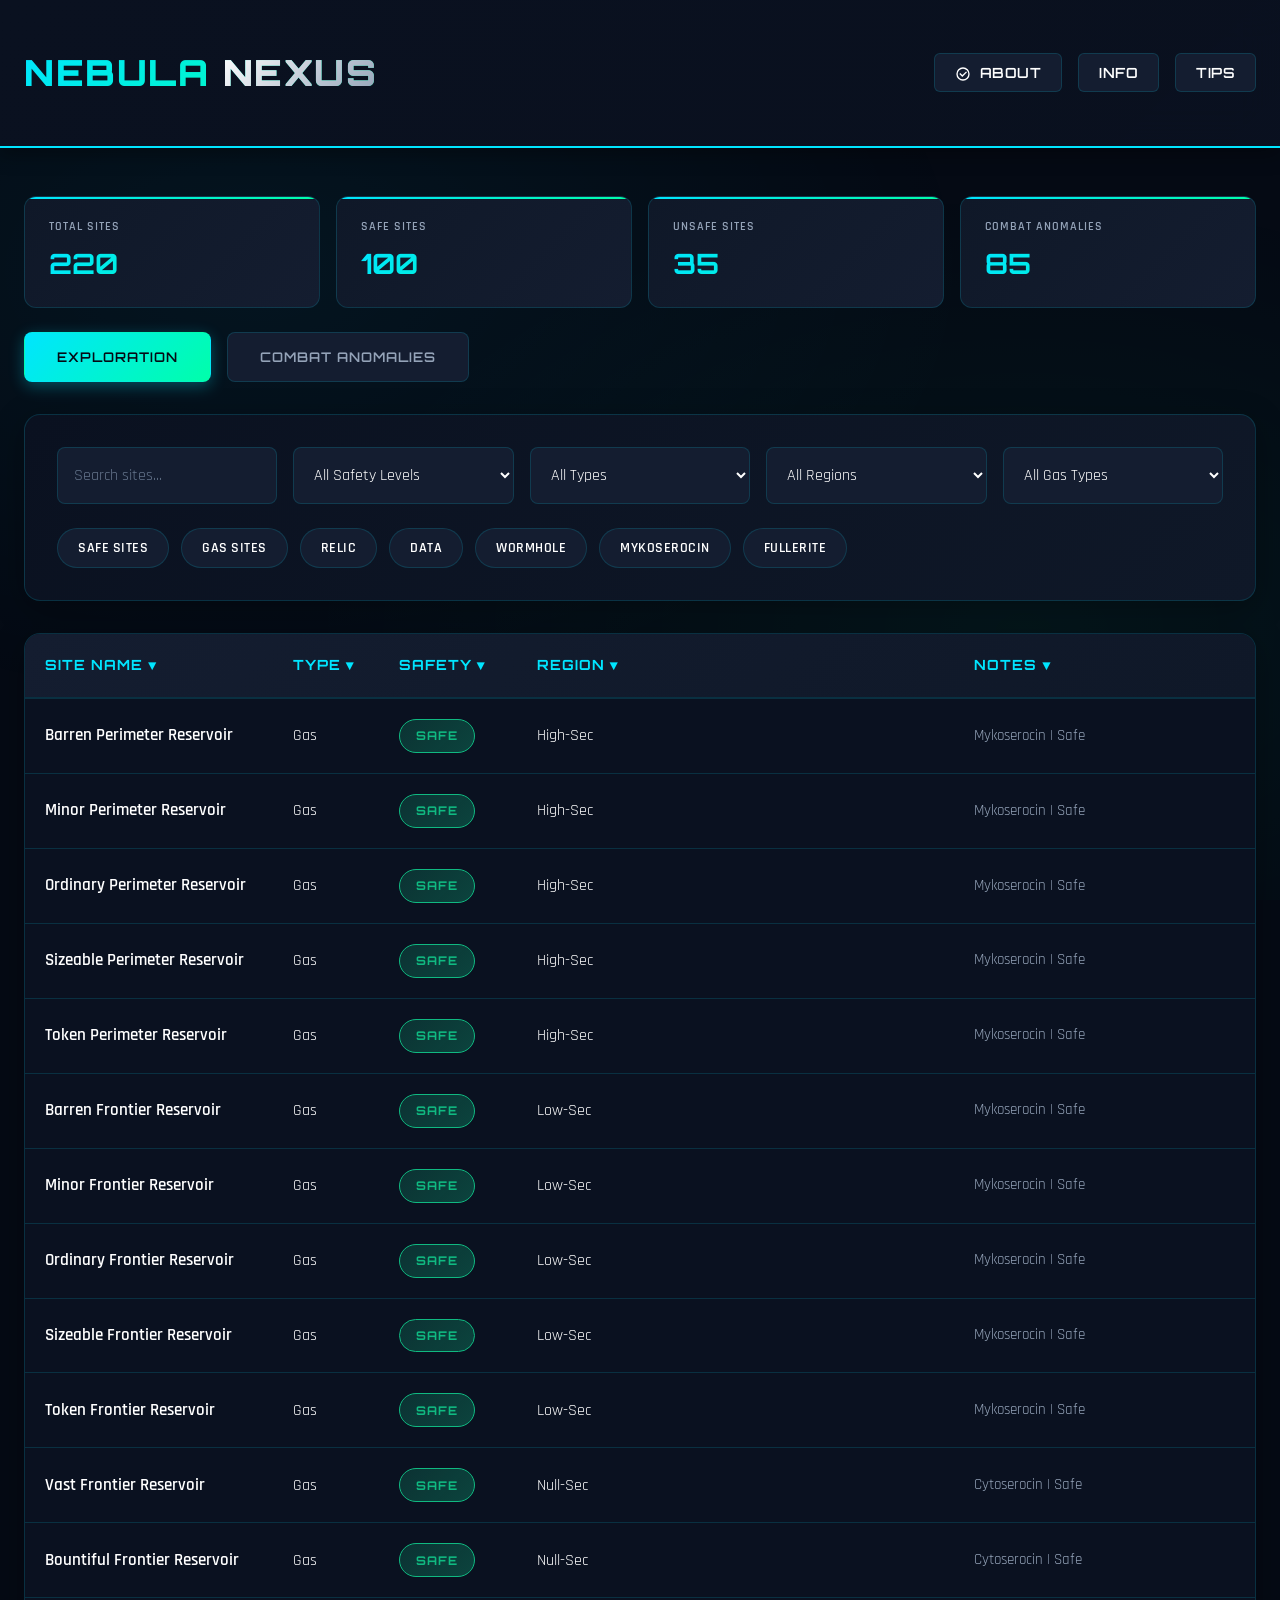
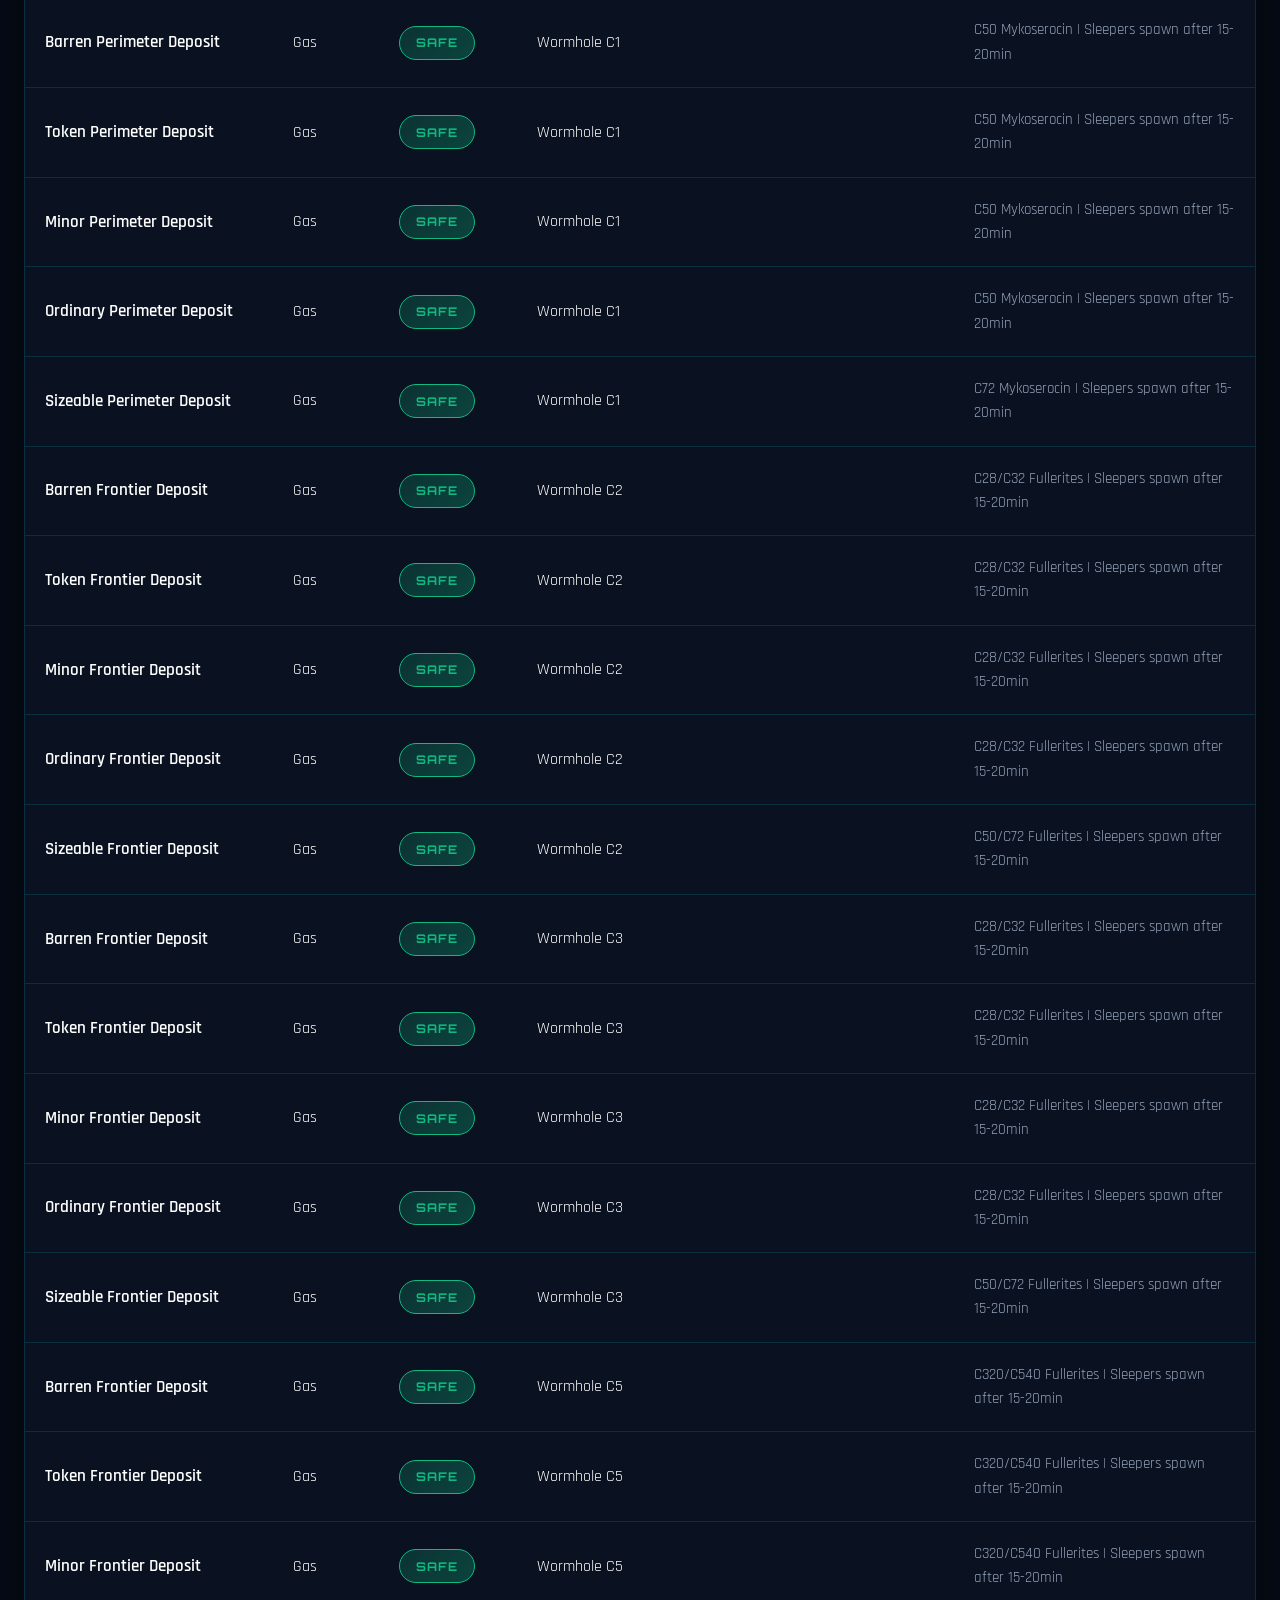
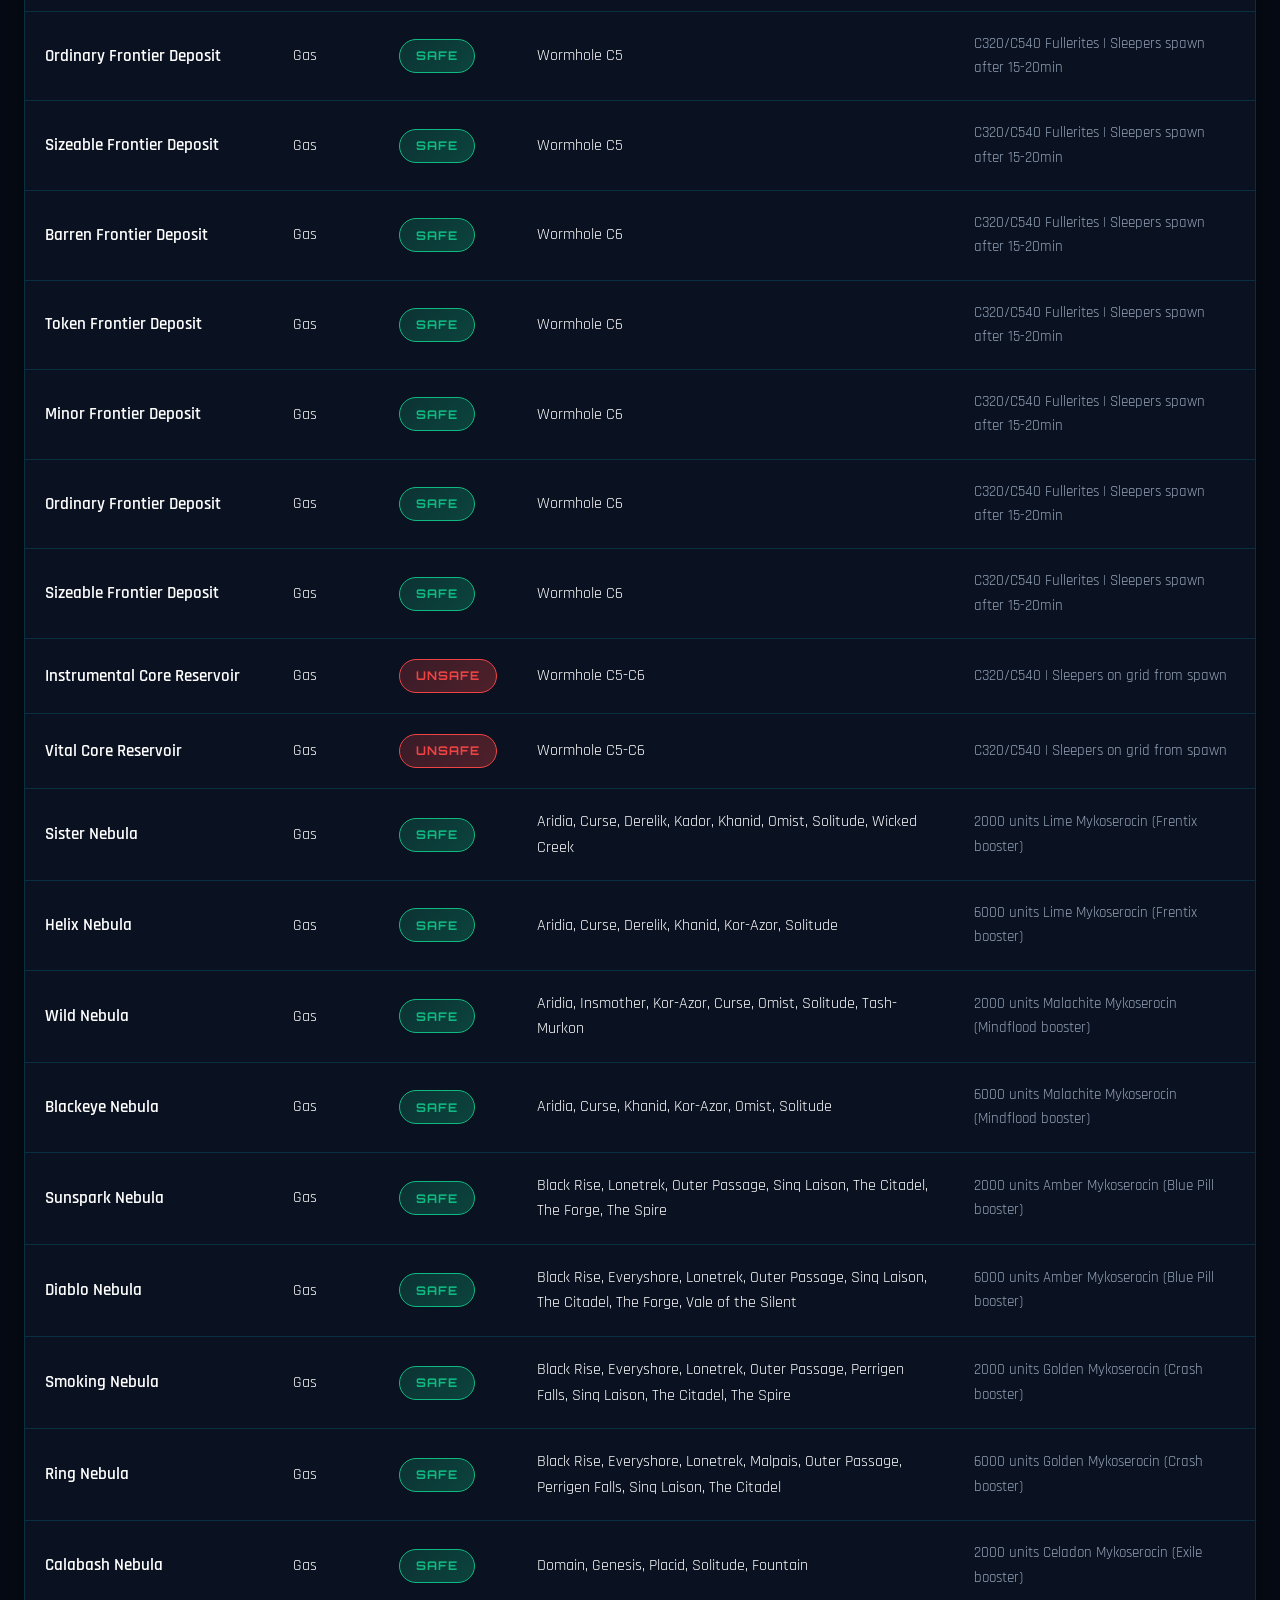
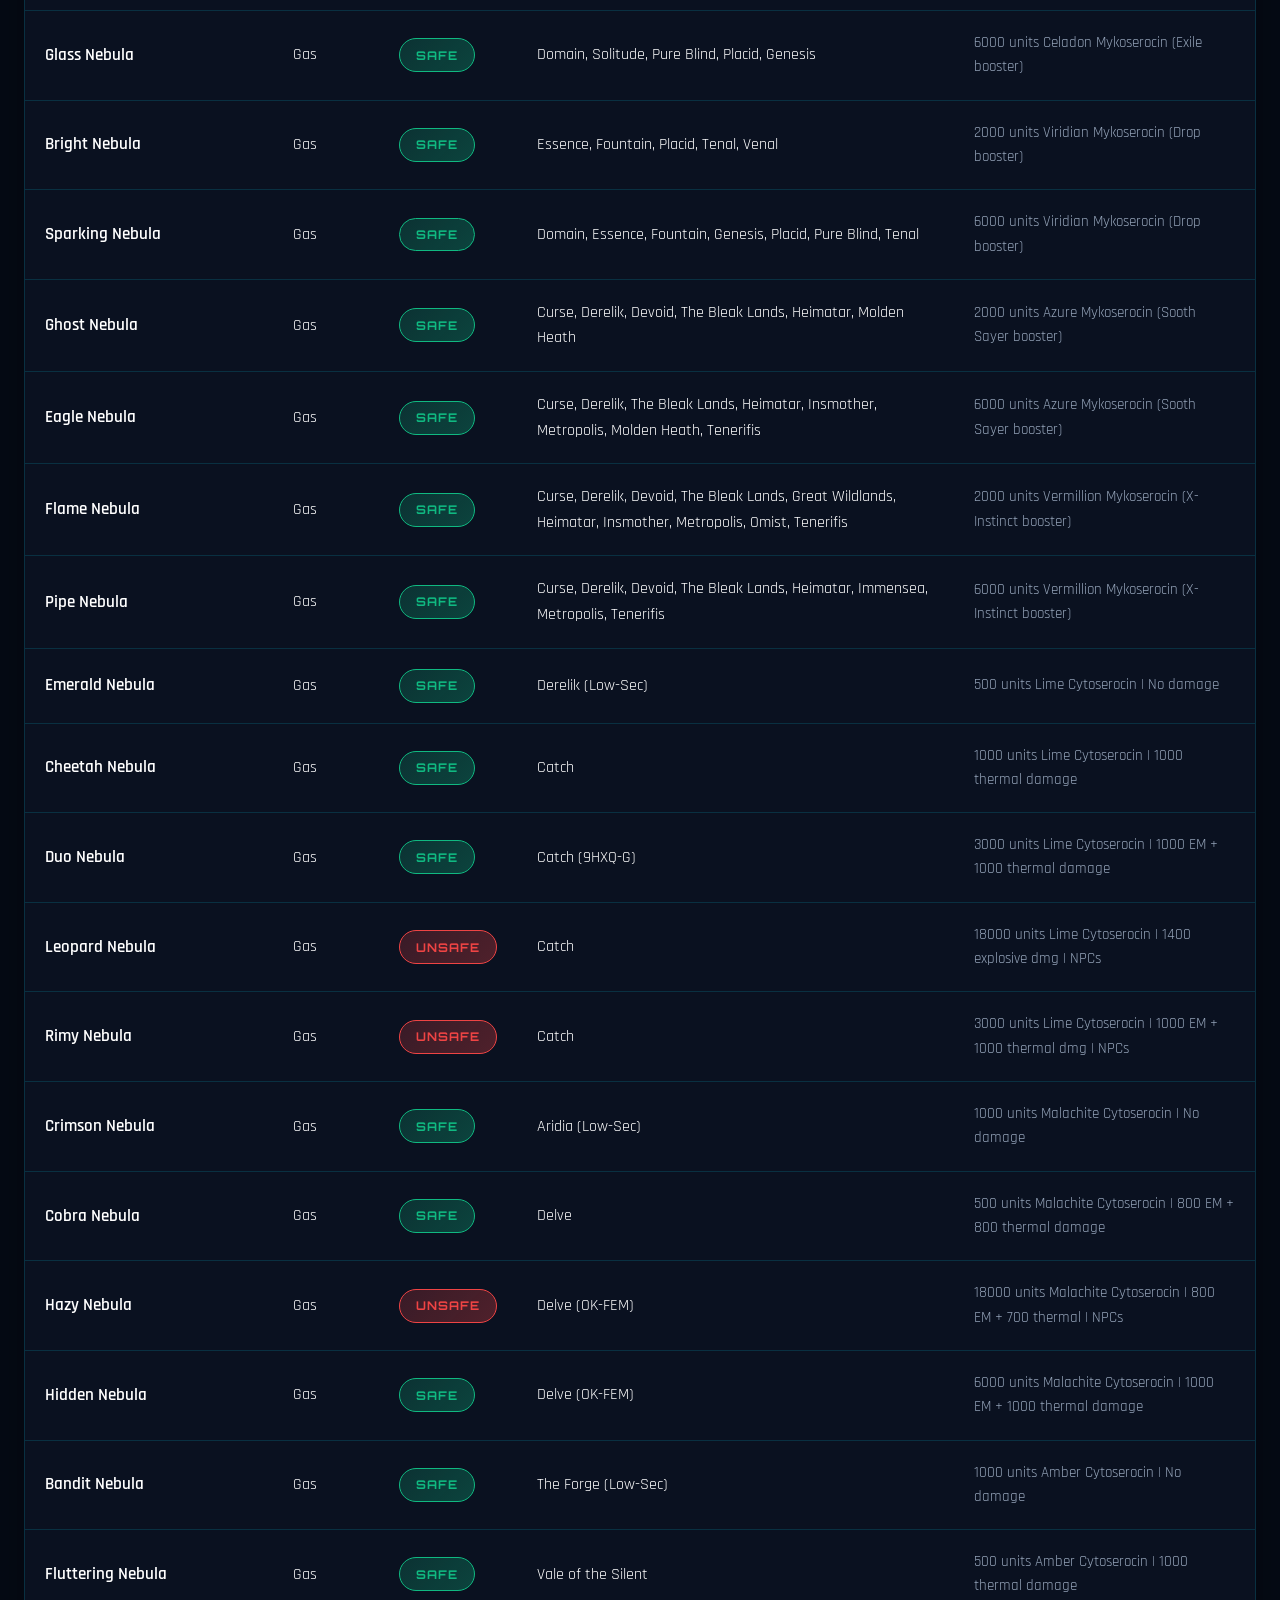
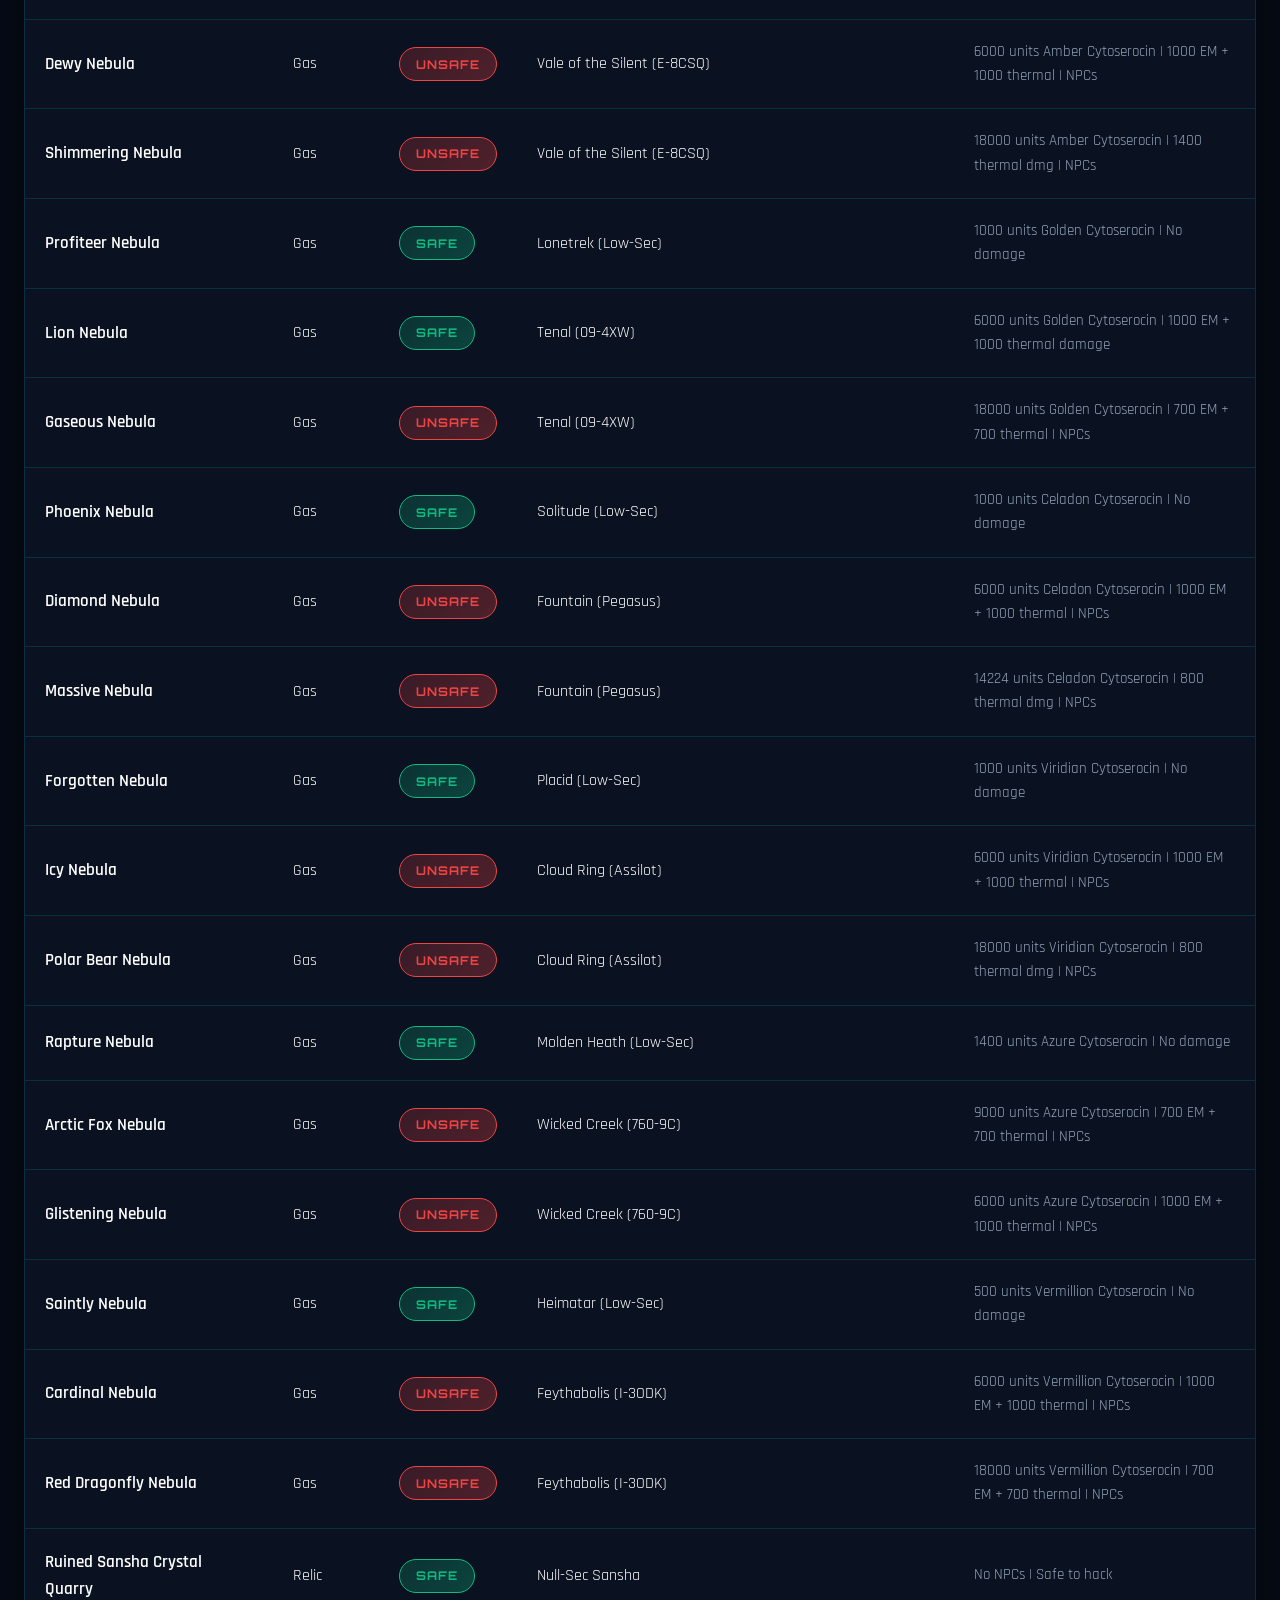
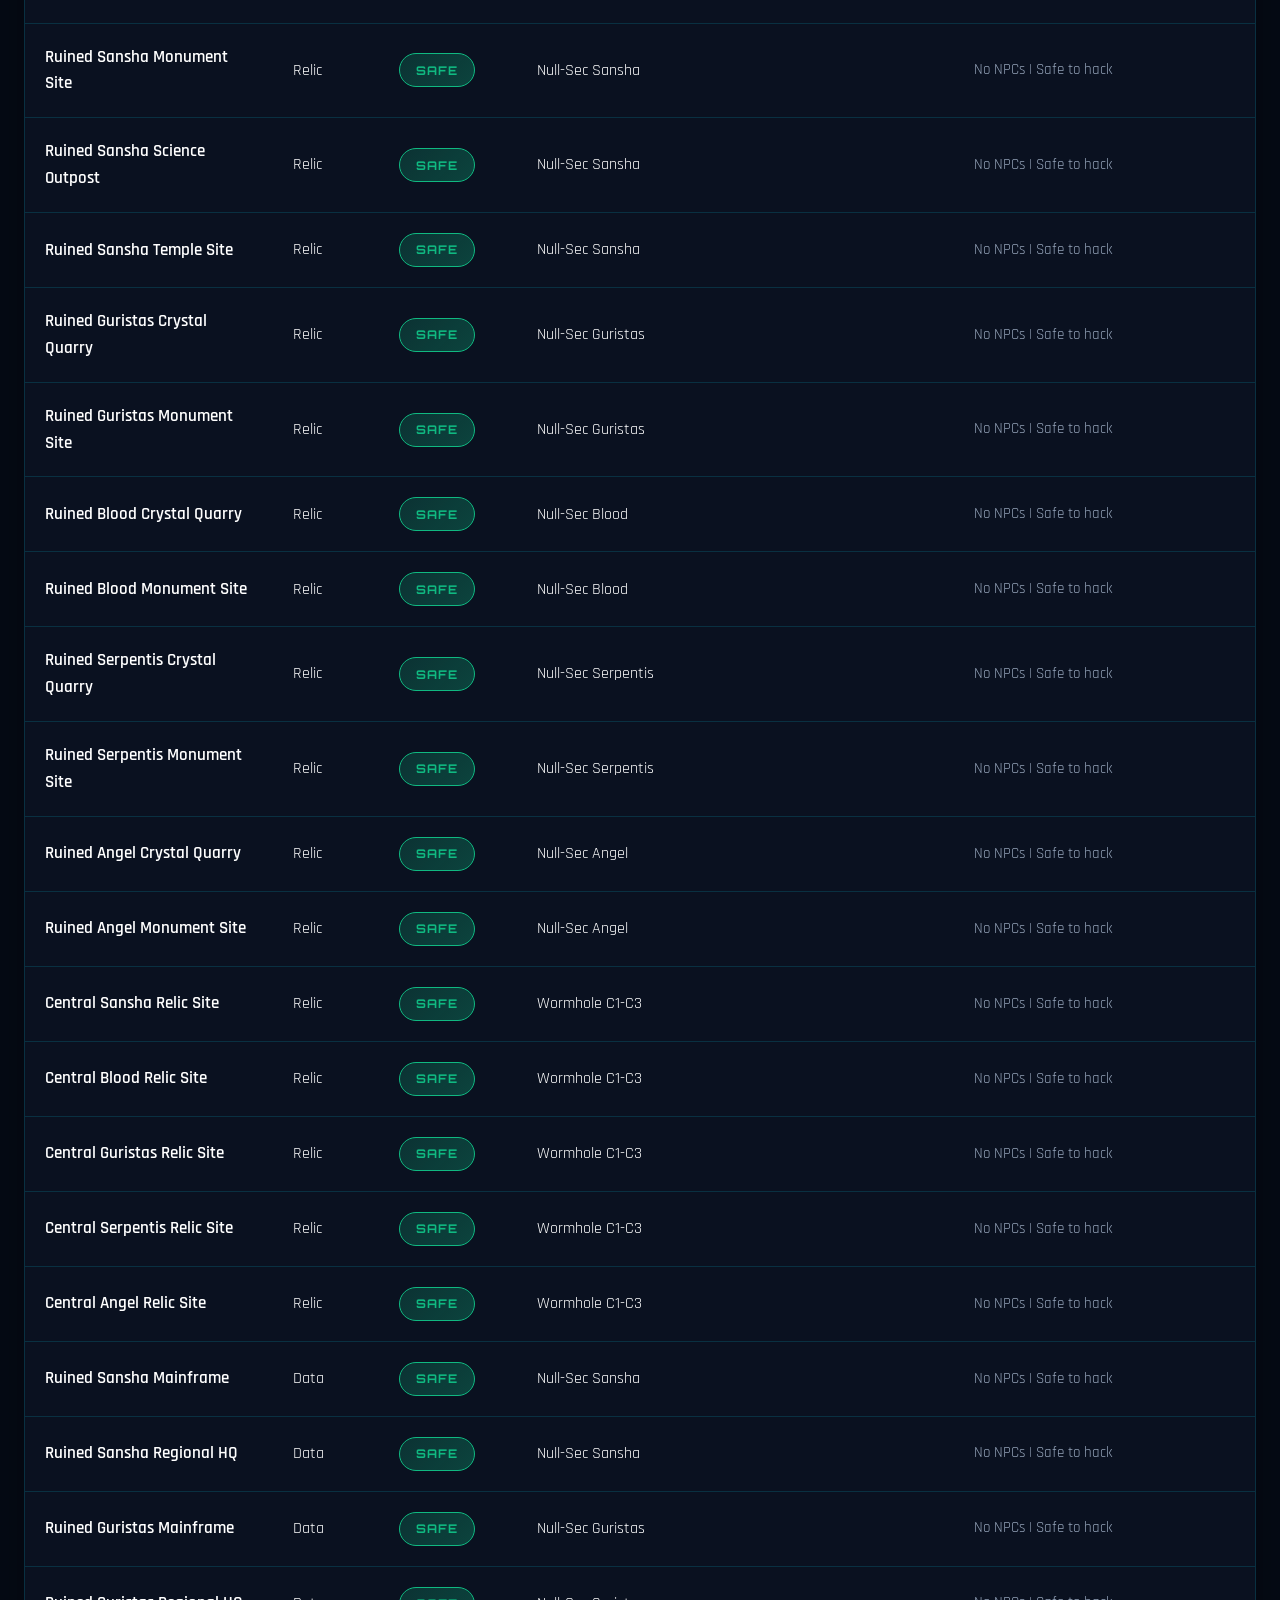
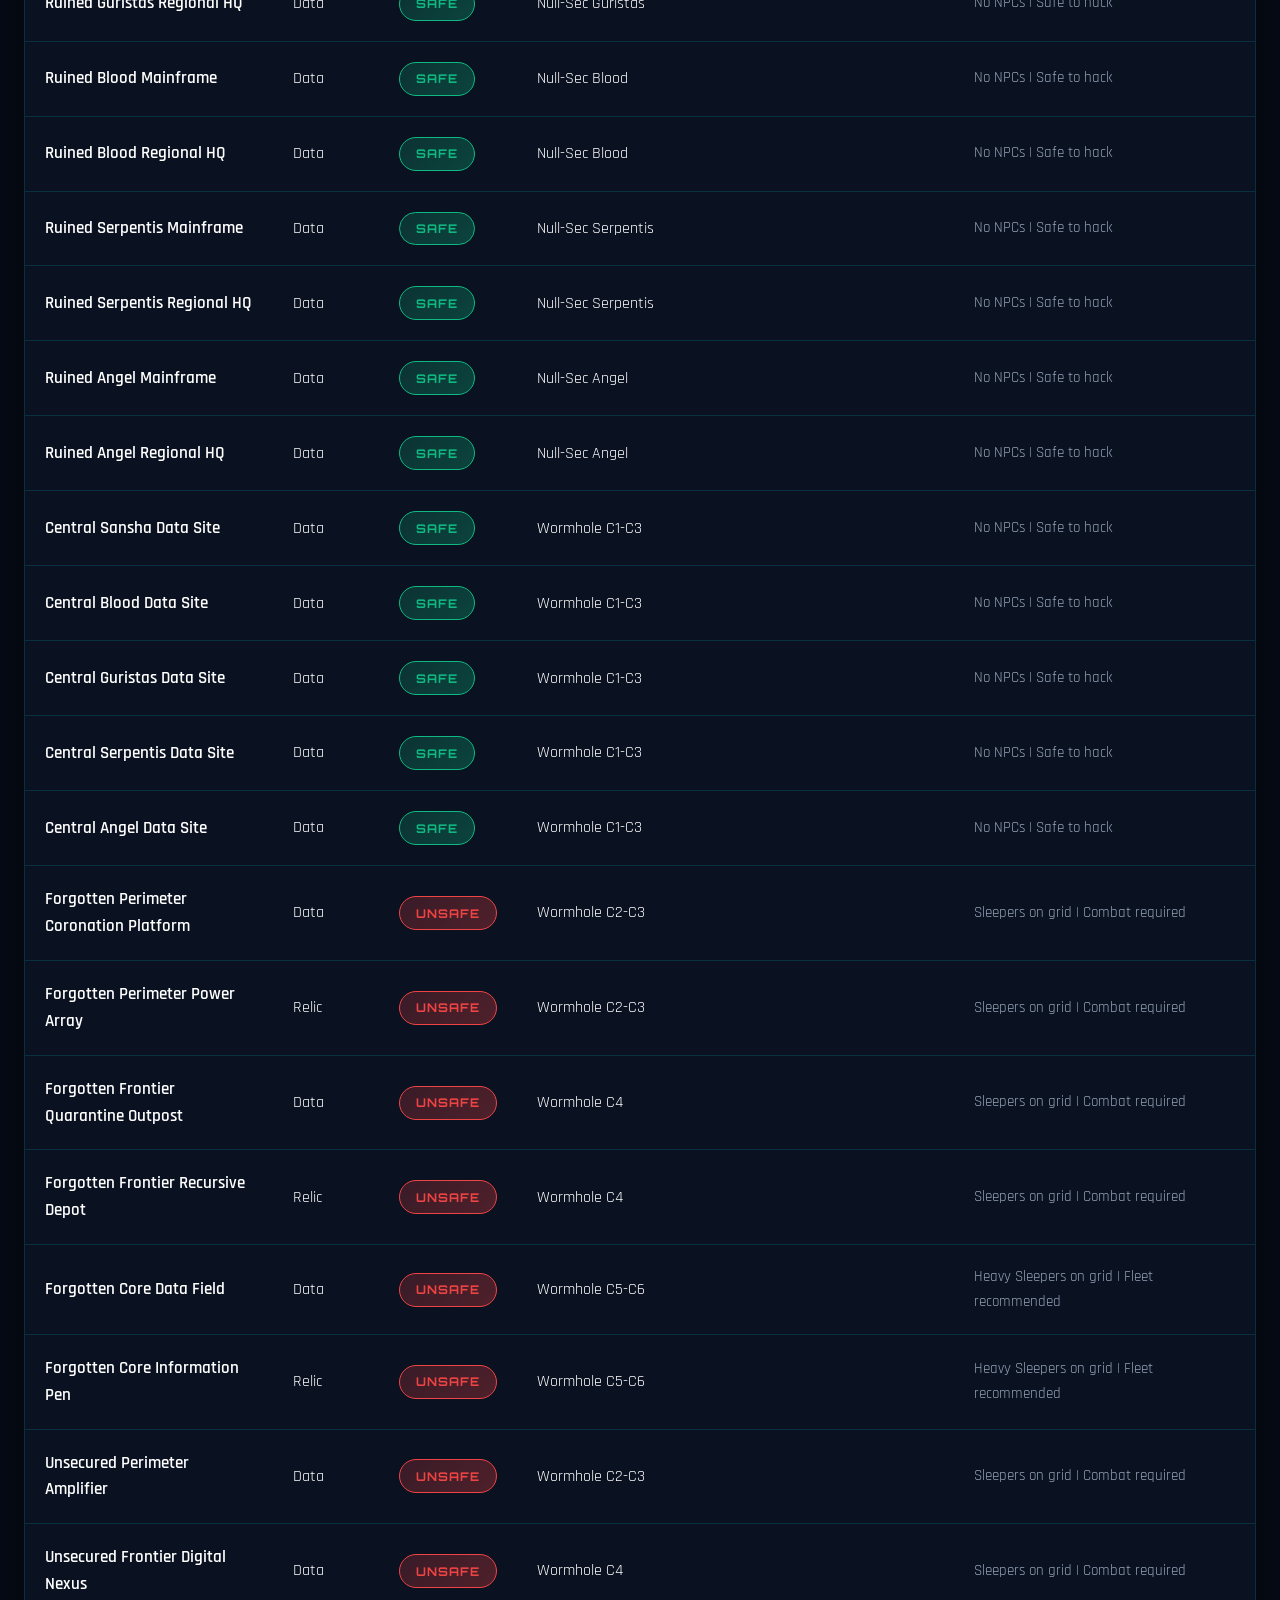
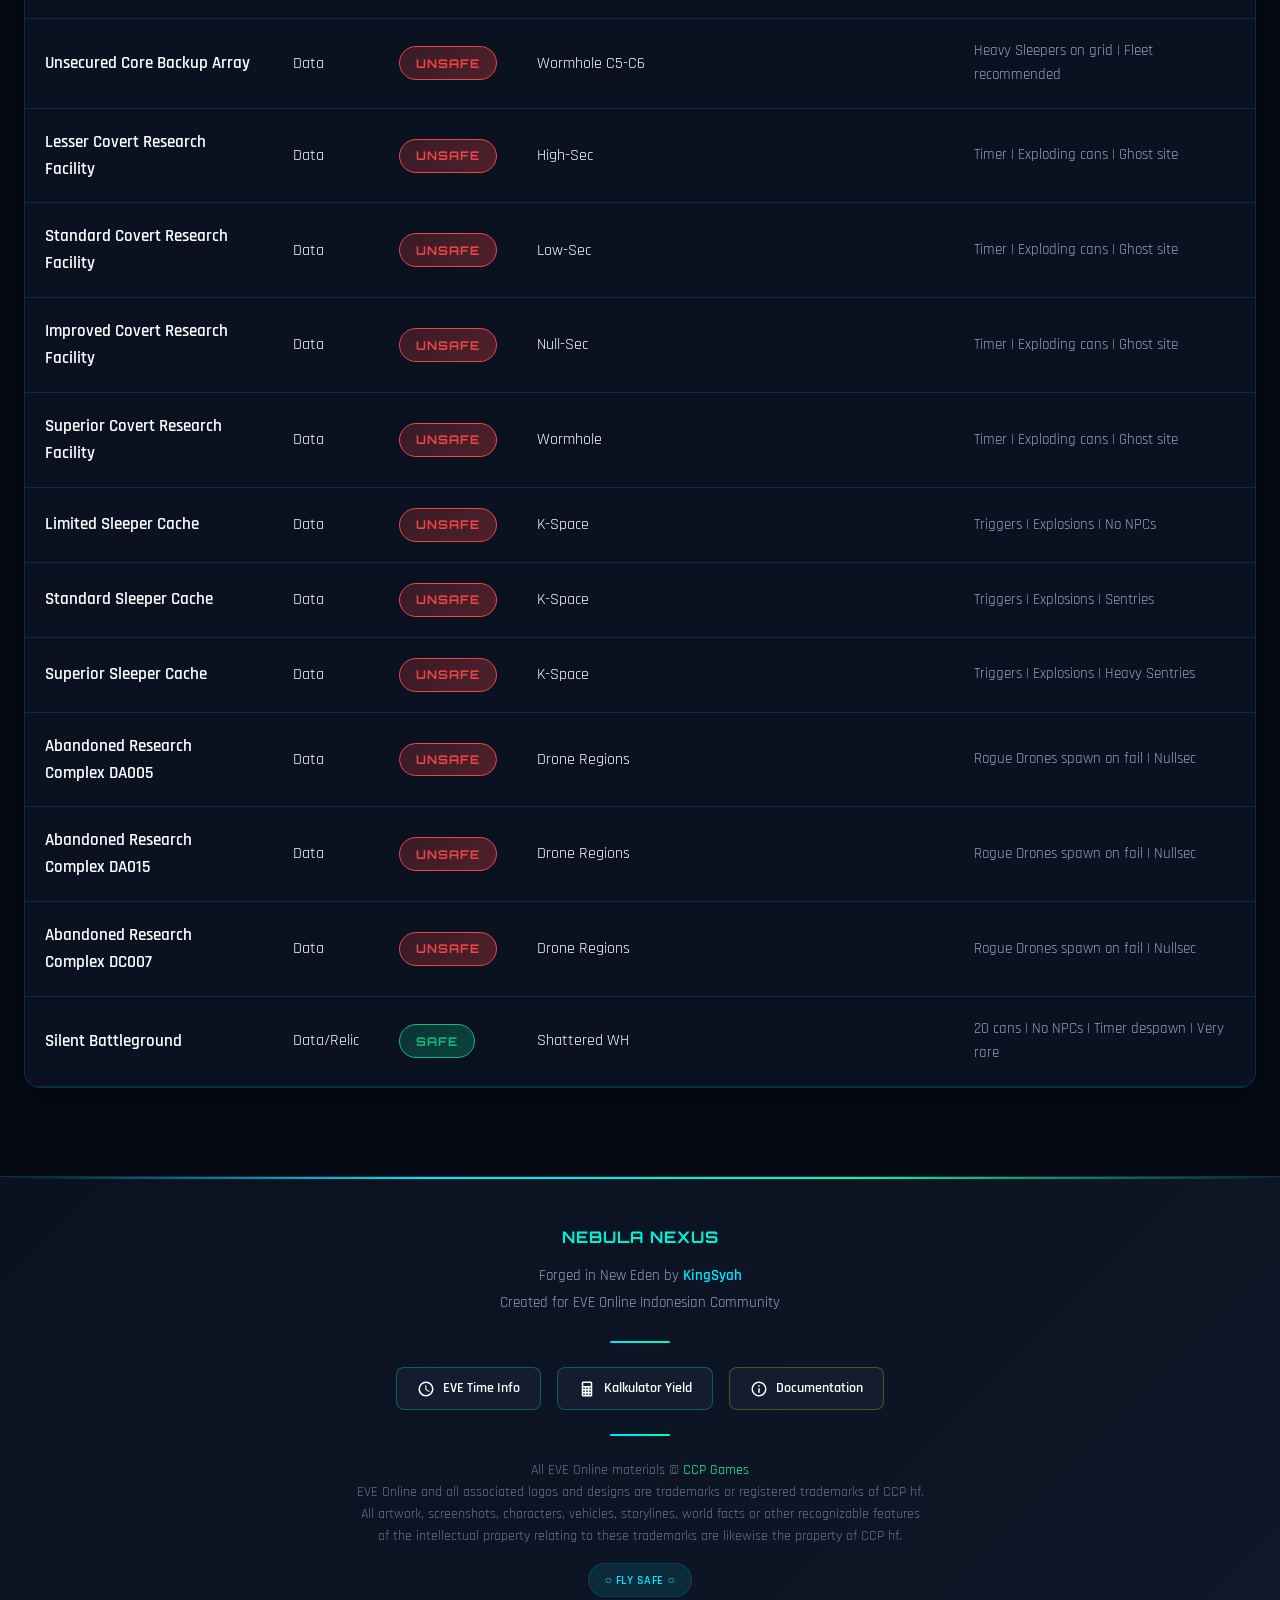
==== commit f23215a8: "Update index.html" ====
--- a/index.html
+++ b/index.html
@@ -1025,7 +1025,7 @@
                         <option value="guristas">Guristas</option>
                         <option value="sansha">Sansha's Nation</option>
                         <option value="serpentis">Serpentis</option>
-                        <option value="drone">Rogue Drones</option>
+                        <option value="rogue">Rogue Drones</option>
                     </select>
                     <select id="combatSecFilter">
                         <option value="">All Security</option>
@@ -1048,6 +1048,7 @@
                     <div class="chip" onclick="combatQuickFilter('guristas')">GURISTAS</div>
                     <div class="chip" onclick="combatQuickFilter('sansha')">SANSHA</div>
                     <div class="chip" onclick="combatQuickFilter('serpentis')">SERPENTIS</div>
+                    <div class="chip" onclick="combatQuickFilter('rogue')">ROGUE DRONES</div>
                     <div class="chip" onclick="combatQuickFilter('highsec')">HIGH-SEC</div>
                 </div>
             </div>
@@ -1170,7 +1171,7 @@
                 <h3>RELIC & DATA SITES</h3>
                 <ul>
                     <li>Null-sec sites have the best loot</li>
-                    <li>Use Археология/Data analyzers with coherence implants</li>
+                    <li>Use Relic/Data analyzers with coherence implants</li>
                     <li>Ghost sites have timers - hack fast or get blown up</li>
                     <li>Always check d-scan for other players</li>
                 </ul>
@@ -1249,6 +1250,84 @@
             { name: "Instrumental Core Reservoir", type: "Gas", safety: "unsafe", region: "Wormhole C5-C6", notes: "C320/C540 | Sleepers on grid from spawn", gas: "fullerite c320 c540" },
             { name: "Vital Core Reservoir", type: "Gas", safety: "unsafe", region: "Wormhole C5-C6", notes: "C320/C540 | Sleepers on grid from spawn", gas: "fullerite c320 c540" },
             
+            // MYKOSEROCIN NEBULA SITES (K-Space High/Low/Null) - Detailed from EVE Uni Wiki
+            // Lime/Frentix Mykoserocin
+            { name: "Sister Nebula", type: "Gas", safety: "safe", region: "Aridia, Curse, Derelik, Kador, Khanid, Omist, Solitude, Wicked Creek", notes: "2000 units Lime Mykoserocin (Frentix booster)", gas: "mykoserocin" },
+            { name: "Helix Nebula", type: "Gas", safety: "safe", region: "Aridia, Curse, Derelik, Khanid, Kor-Azor, Solitude", notes: "6000 units Lime Mykoserocin (Frentix booster)", gas: "mykoserocin" },
+            
+            // Malachite/Mindflood Mykoserocin
+            { name: "Wild Nebula", type: "Gas", safety: "safe", region: "Aridia, Insmother, Kor-Azor, Curse, Omist, Solitude, Tash-Murkon", notes: "2000 units Malachite Mykoserocin (Mindflood booster)", gas: "mykoserocin" },
+            { name: "Blackeye Nebula", type: "Gas", safety: "safe", region: "Aridia, Curse, Khanid, Kor-Azor, Omist, Solitude", notes: "6000 units Malachite Mykoserocin (Mindflood booster)", gas: "mykoserocin" },
+            
+            // Amber/Blue Pill Mykoserocin
+            { name: "Sunspark Nebula", type: "Gas", safety: "safe", region: "Black Rise, Lonetrek, Outer Passage, Sinq Laison, The Citadel, The Forge, The Spire", notes: "2000 units Amber Mykoserocin (Blue Pill booster)", gas: "mykoserocin" },
+            { name: "Diablo Nebula", type: "Gas", safety: "safe", region: "Black Rise, Everyshore, Lonetrek, Outer Passage, Sinq Laison, The Citadel, The Forge, Vale of the Silent", notes: "6000 units Amber Mykoserocin (Blue Pill booster)", gas: "mykoserocin" },
+            
+            // Golden/Crash Mykoserocin
+            { name: "Smoking Nebula", type: "Gas", safety: "safe", region: "Black Rise, Everyshore, Lonetrek, Outer Passage, Perrigen Falls, Sinq Laison, The Citadel, The Spire", notes: "2000 units Golden Mykoserocin (Crash booster)", gas: "mykoserocin" },
+            { name: "Ring Nebula", type: "Gas", safety: "safe", region: "Black Rise, Everyshore, Lonetrek, Malpais, Outer Passage, Perrigen Falls, Sinq Laison, The Citadel", notes: "6000 units Golden Mykoserocin (Crash booster)", gas: "mykoserocin" },
+            
+            // Celadon/Exile Mykoserocin
+            { name: "Calabash Nebula", type: "Gas", safety: "safe", region: "Domain, Genesis, Placid, Solitude, Fountain", notes: "2000 units Celadon Mykoserocin (Exile booster)", gas: "mykoserocin" },
+            { name: "Glass Nebula", type: "Gas", safety: "safe", region: "Domain, Solitude, Pure Blind, Placid, Genesis", notes: "6000 units Celadon Mykoserocin (Exile booster)", gas: "mykoserocin" },
+            
+            // Viridian/Drop Mykoserocin
+            { name: "Bright Nebula", type: "Gas", safety: "safe", region: "Essence, Fountain, Placid, Tenal, Venal", notes: "2000 units Viridian Mykoserocin (Drop booster)", gas: "mykoserocin" },
+            { name: "Sparking Nebula", type: "Gas", safety: "safe", region: "Domain, Essence, Fountain, Genesis, Placid, Pure Blind, Tenal", notes: "6000 units Viridian Mykoserocin (Drop booster)", gas: "mykoserocin" },
+            
+            // Azure/Sooth Sayer Mykoserocin
+            { name: "Ghost Nebula", type: "Gas", safety: "safe", region: "Curse, Derelik, Devoid, The Bleak Lands, Heimatar, Molden Heath", notes: "2000 units Azure Mykoserocin (Sooth Sayer booster)", gas: "mykoserocin" },
+            { name: "Eagle Nebula", type: "Gas", safety: "safe", region: "Curse, Derelik, The Bleak Lands, Heimatar, Insmother, Metropolis, Molden Heath, Tenerifis", notes: "6000 units Azure Mykoserocin (Sooth Sayer booster)", gas: "mykoserocin" },
+            
+            // Vermillion/X-Instinct Mykoserocin
+            { name: "Flame Nebula", type: "Gas", safety: "safe", region: "Curse, Derelik, Devoid, The Bleak Lands, Great Wildlands, Heimatar, Insmother, Metropolis, Omist, Tenerifis", notes: "2000 units Vermillion Mykoserocin (X-Instinct booster)", gas: "mykoserocin" },
+            { name: "Pipe Nebula", type: "Gas", safety: "safe", region: "Curse, Derelik, Devoid, The Bleak Lands, Heimatar, Immensea, Metropolis, Tenerifis", notes: "6000 units Vermillion Mykoserocin (X-Instinct booster)", gas: "mykoserocin" },
+            
+            // CYTOSEROCIN SITES (Null-Sec, with cloud damage mechanics)
+            // Lime Cytoserocin
+            { name: "Emerald Nebula", type: "Gas", safety: "safe", region: "Derelik (Low-Sec)", notes: "500 units Lime Cytoserocin | No damage", gas: "cytoserocin" },
+            { name: "Cheetah Nebula", type: "Gas", safety: "safe", region: "Catch", notes: "1000 units Lime Cytoserocin | 1000 thermal damage", gas: "cytoserocin" },
+            { name: "Duo Nebula", type: "Gas", safety: "safe", region: "Catch (9HXQ-G)", notes: "3000 units Lime Cytoserocin | 1000 EM + 1000 thermal damage", gas: "cytoserocin" },
+            { name: "Leopard Nebula", type: "Gas", safety: "unsafe", region: "Catch", notes: "18000 units Lime Cytoserocin | 1400 explosive dmg | NPCs", gas: "cytoserocin" },
+            { name: "Rimy Nebula", type: "Gas", safety: "unsafe", region: "Catch", notes: "3000 units Lime Cytoserocin | 1000 EM + 1000 thermal dmg | NPCs", gas: "cytoserocin" },
+            
+            // Malachite Cytoserocin
+            { name: "Crimson Nebula", type: "Gas", safety: "safe", region: "Aridia (Low-Sec)", notes: "1000 units Malachite Cytoserocin | No damage", gas: "cytoserocin" },
+            { name: "Cobra Nebula", type: "Gas", safety: "safe", region: "Delve", notes: "500 units Malachite Cytoserocin | 800 EM + 800 thermal damage", gas: "cytoserocin" },
+            { name: "Hazy Nebula", type: "Gas", safety: "unsafe", region: "Delve (OK-FEM)", notes: "18000 units Malachite Cytoserocin | 800 EM + 700 thermal | NPCs", gas: "cytoserocin" },
+            { name: "Hidden Nebula", type: "Gas", safety: "safe", region: "Delve (OK-FEM)", notes: "6000 units Malachite Cytoserocin | 1000 EM + 1000 thermal damage", gas: "cytoserocin" },
+            
+            // Amber Cytoserocin
+            { name: "Bandit Nebula", type: "Gas", safety: "safe", region: "The Forge (Low-Sec)", notes: "1000 units Amber Cytoserocin | No damage", gas: "cytoserocin" },
+            { name: "Fluttering Nebula", type: "Gas", safety: "safe", region: "Vale of the Silent", notes: "500 units Amber Cytoserocin | 1000 thermal damage", gas: "cytoserocin" },
+            { name: "Dewy Nebula", type: "Gas", safety: "unsafe", region: "Vale of the Silent (E-8CSQ)", notes: "6000 units Amber Cytoserocin | 1000 EM + 1000 thermal | NPCs", gas: "cytoserocin" },
+            { name: "Shimmering Nebula", type: "Gas", safety: "unsafe", region: "Vale of the Silent (E-8CSQ)", notes: "18000 units Amber Cytoserocin | 1400 thermal dmg | NPCs", gas: "cytoserocin" },
+            
+            // Golden Cytoserocin  
+            { name: "Profiteer Nebula", type: "Gas", safety: "safe", region: "Lonetrek (Low-Sec)", notes: "1000 units Golden Cytoserocin | No damage", gas: "cytoserocin" },
+            { name: "Lion Nebula", type: "Gas", safety: "safe", region: "Tenal (09-4XW)", notes: "6000 units Golden Cytoserocin | 1000 EM + 1000 thermal damage", gas: "cytoserocin" },
+            { name: "Gaseous Nebula", type: "Gas", safety: "unsafe", region: "Tenal (09-4XW)", notes: "18000 units Golden Cytoserocin | 700 EM + 700 thermal | NPCs", gas: "cytoserocin" },
+            
+            // Celadon Cytoserocin
+            { name: "Phoenix Nebula", type: "Gas", safety: "safe", region: "Solitude (Low-Sec)", notes: "1000 units Celadon Cytoserocin | No damage", gas: "cytoserocin" },
+            { name: "Diamond Nebula", type: "Gas", safety: "unsafe", region: "Fountain (Pegasus)", notes: "6000 units Celadon Cytoserocin | 1000 EM + 1000 thermal | NPCs", gas: "cytoserocin" },
+            { name: "Massive Nebula", type: "Gas", safety: "unsafe", region: "Fountain (Pegasus)", notes: "14224 units Celadon Cytoserocin | 800 thermal dmg | NPCs", gas: "cytoserocin" },
+            
+            // Viridian Cytoserocin
+            { name: "Forgotten Nebula", type: "Gas", safety: "safe", region: "Placid (Low-Sec)", notes: "1000 units Viridian Cytoserocin | No damage", gas: "cytoserocin" },
+            { name: "Icy Nebula", type: "Gas", safety: "unsafe", region: "Cloud Ring (Assilot)", notes: "6000 units Viridian Cytoserocin | 1000 EM + 1000 thermal | NPCs", gas: "cytoserocin" },
+            { name: "Polar Bear Nebula", type: "Gas", safety: "unsafe", region: "Cloud Ring (Assilot)", notes: "18000 units Viridian Cytoserocin | 800 thermal dmg | NPCs", gas: "cytoserocin" },
+            
+            // Azure Cytoserocin
+            { name: "Rapture Nebula", type: "Gas", safety: "safe", region: "Molden Heath (Low-Sec)", notes: "1400 units Azure Cytoserocin | No damage", gas: "cytoserocin" },
+            { name: "Arctic Fox Nebula", type: "Gas", safety: "unsafe", region: "Wicked Creek (760-9C)", notes: "9000 units Azure Cytoserocin | 700 EM + 700 thermal | NPCs", gas: "cytoserocin" },
+            { name: "Glistening Nebula", type: "Gas", safety: "unsafe", region: "Wicked Creek (760-9C)", notes: "6000 units Azure Cytoserocin | 1000 EM + 1000 thermal | NPCs", gas: "cytoserocin" },
+            
+            // Vermillion Cytoserocin
+            { name: "Saintly Nebula", type: "Gas", safety: "safe", region: "Heimatar (Low-Sec)", notes: "500 units Vermillion Cytoserocin | No damage", gas: "cytoserocin" },
+            { name: "Cardinal Nebula", type: "Gas", safety: "unsafe", region: "Feythabolis (I-3ODK)", notes: "6000 units Vermillion Cytoserocin | 1000 EM + 1000 thermal | NPCs", gas: "cytoserocin" },
+            { name: "Red Dragonfly Nebula", type: "Gas", safety: "unsafe", region: "Feythabolis (I-3ODK)", notes: "18000 units Vermillion Cytoserocin | 700 EM + 700 thermal | NPCs", gas: "cytoserocin" },
+            
             // RELIC SITES - SAFE (No NPCs - K-Space and Wormhole pirate faction sites)
             { name: "Ruined Sansha Crystal Quarry", type: "Relic", safety: "safe", region: "Null-Sec Sansha", notes: "No NPCs | Safe to hack" },
             { name: "Ruined Sansha Monument Site", type: "Relic", safety: "safe", region: "Null-Sec Sansha", notes: "No NPCs | Safe to hack" },
@@ -1338,6 +1417,23 @@
             { name: "Sansha Hideaway", faction: "Sansha's Nation", difficulty: 1, security: "High/Low", escalation: "3/10 Command Relay", notes: "Can escalate to DED 3/10" },
             { name: "Serpentis Hideaway", faction: "Serpentis", difficulty: 1, security: "High/Low", escalation: "3/10 Narcotic Warehouse", notes: "Can escalate to DED 3/10" },
             { name: "Drone Cluster", faction: "Rogue Drones", difficulty: 1, security: "High/Low", escalation: "None", notes: "Rogue Drone site" },
+            
+            // ROGUE DRONES - Detailed sites from EVE Uni Wiki
+            // High-Sec Rogue Drones
+            { name: "Drone Collection", faction: "Rogue Drones", difficulty: 1, security: "High-Sec", escalation: "None", notes: "Easy site | Basic drone components | Low bounties" },
+            { name: "Drone Assembly", faction: "Rogue Drones", difficulty: 2, security: "High-Sec", escalation: "None", notes: "Spawns in waves from hollow asteroid | Destroy Cargo Rig to blitz" },
+            { name: "Drone Gathering", faction: "Rogue Drones", difficulty: 2, security: "High-Sec", escalation: "None", notes: "Multiple waves | Frigate/cruiser drones" },
+            
+            // Low-Sec Rogue Drones
+            { name: "Drone Squad", faction: "Rogue Drones", difficulty: 4, security: "Low-Sec", escalation: "None", notes: "Missile batteries present | Good for speed tank (Jackdaw, Caracal)" },
+            { name: "Drone Patrol", faction: "Rogue Drones", difficulty: 4, security: "Low-Sec", escalation: "None", notes: "Mixed drone types | Cruiser/battlecruiser drones" },
+            { name: "Drone Surveillance", faction: "Rogue Drones", difficulty: 5, security: "Low-Sec", escalation: "3/10 Asteroid Infestation", notes: "Sentient Commander spawn chance | Faction drops" },
+            { name: "Drone Herd", faction: "Rogue Drones", difficulty: 5, security: "Low-Sec", escalation: "3/10 Asteroid Infestation", notes: "Asteroid Colony variant | Sentient Commander spawn" },
+            
+            // Null-Sec Rogue Drones
+            { name: "Drone Horde", faction: "Rogue Drones", difficulty: 7, security: "Null-Sec", escalation: "5/10 Drone Hive", notes: "Waves spawn with damage-reducing deployables | Sentient spawns" },
+            { name: "Drone Swarm", faction: "Rogue Drones", difficulty: 8, security: "Null-Sec", escalation: "10/10 Drone Hive", notes: "Large numbers of drones | Battleship-class drones" },
+            { name: "Drone Menagerie", faction: "Rogue Drones", difficulty: 6, security: "Null-Sec", escalation: "5/10 Drone Hive", notes: "Elite drone variants | High-value loot | EM/Thermal resists needed" },
             
             // TIER 2 - Burrows (Low reward, skip these)
             { name: "Angel Burrow", faction: "Angel Cartel", difficulty: 2, security: "Low", escalation: "None", notes: "Low value - skip" },
@@ -1543,6 +1639,8 @@
                 const matchSafety = !safety || site.safety === safety;
                 const matchType = !type || site.type.toLowerCase().includes(type);
                 const matchRegion = !region || site.region.toLowerCase().includes(region);
+                
+                // Improved gas matching - check if site.gas exists and contains the filter value
                 const matchGas = !gas || (site.gas && site.gas.toLowerCase().includes(gas));
 
                 return matchSearch && matchSafety && matchType && matchRegion && matchGas;
@@ -1644,6 +1742,9 @@
                 case 'serpentis':
                     document.getElementById('combatFactionFilter').value = 'serpentis';
                     break;
+                case 'rogue':
+                    document.getElementById('combatFactionFilter').value = 'rogue';
+                    break;
                 case 'highsec':
                     document.getElementById('combatSecFilter').value = 'high';
                     break;
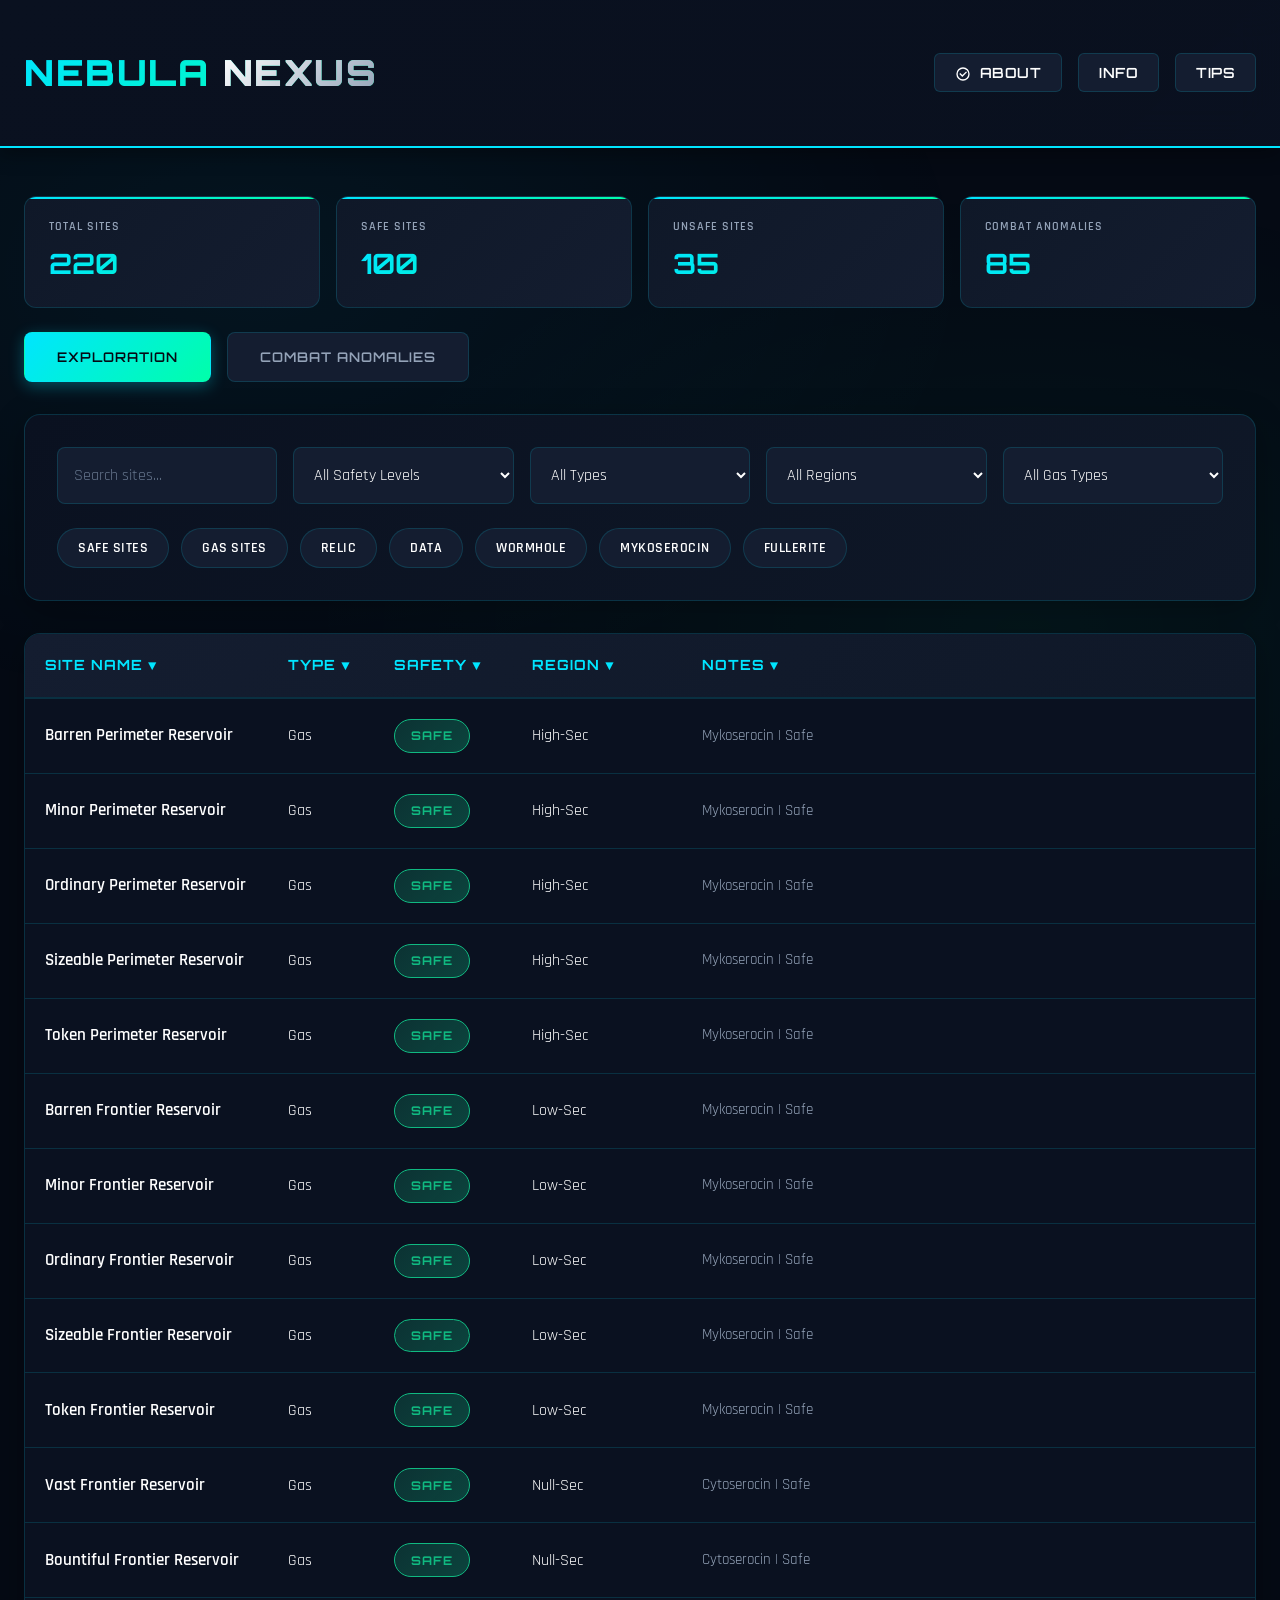
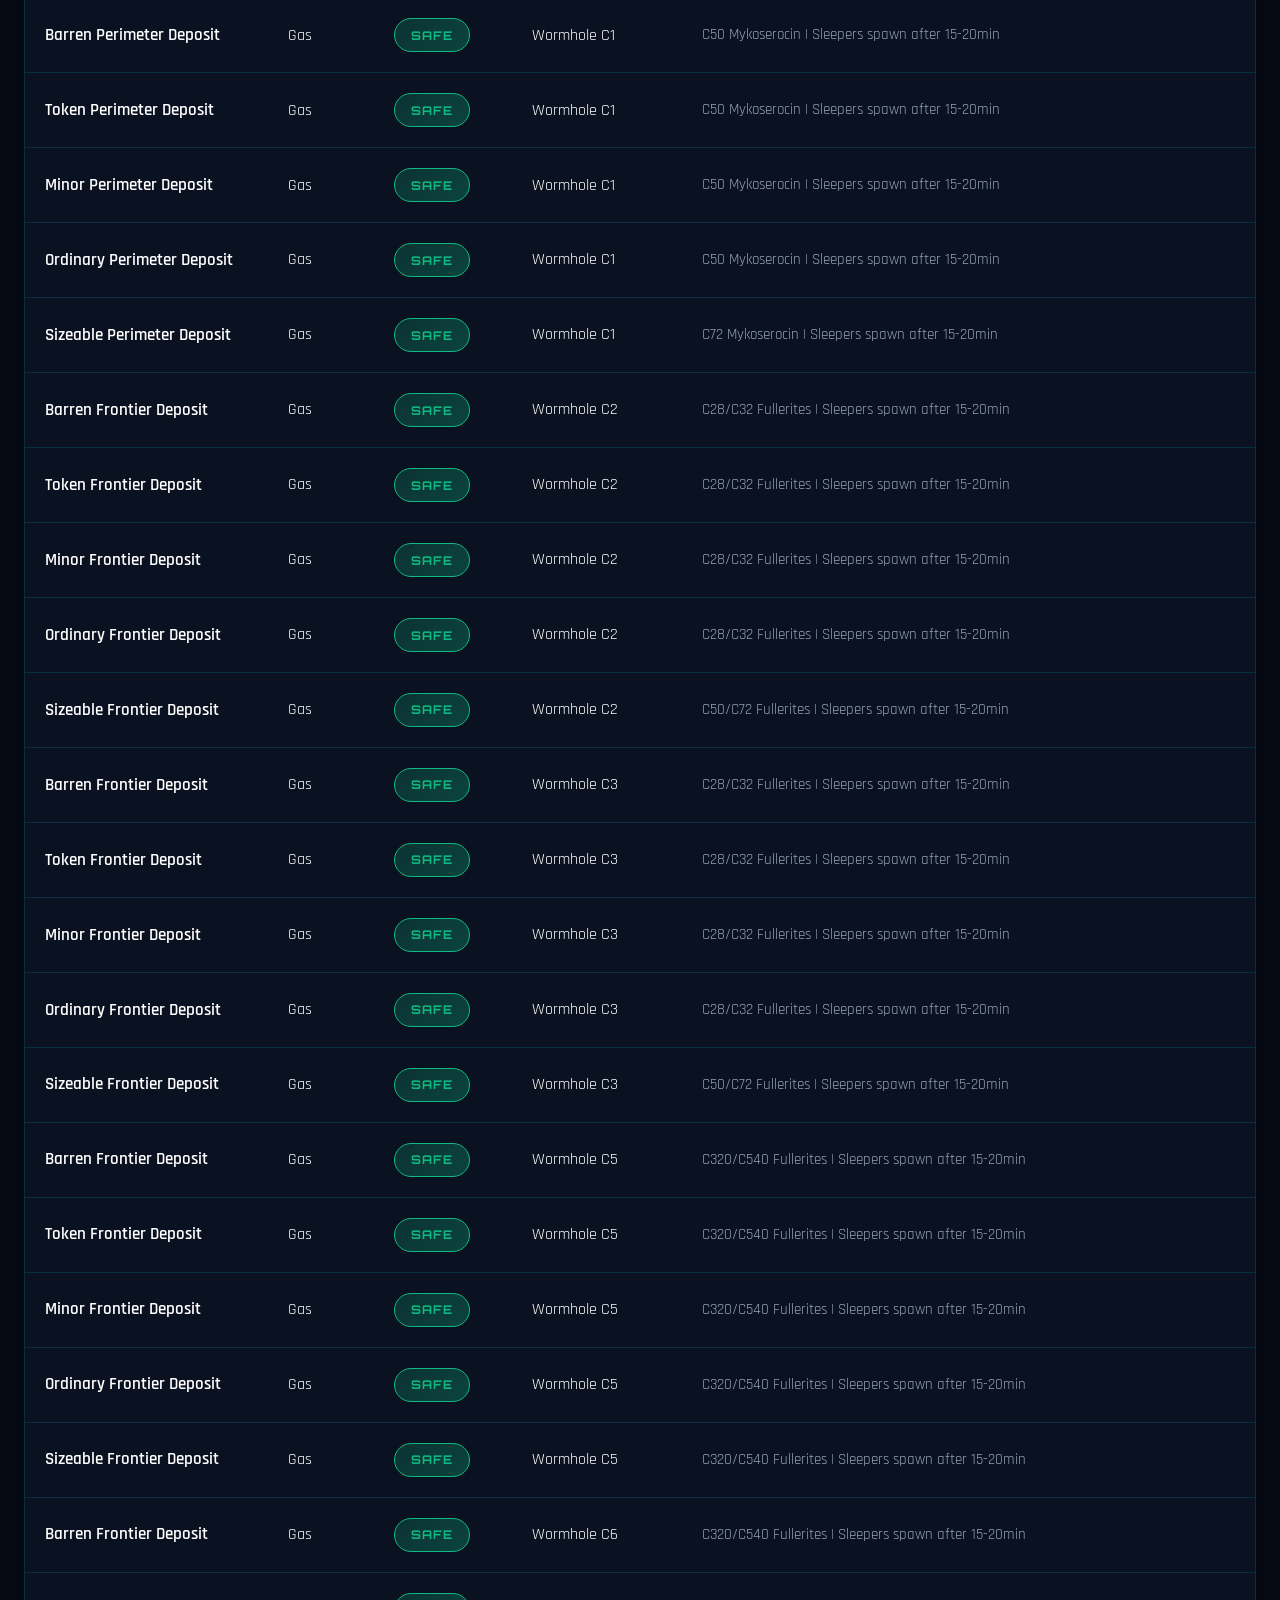
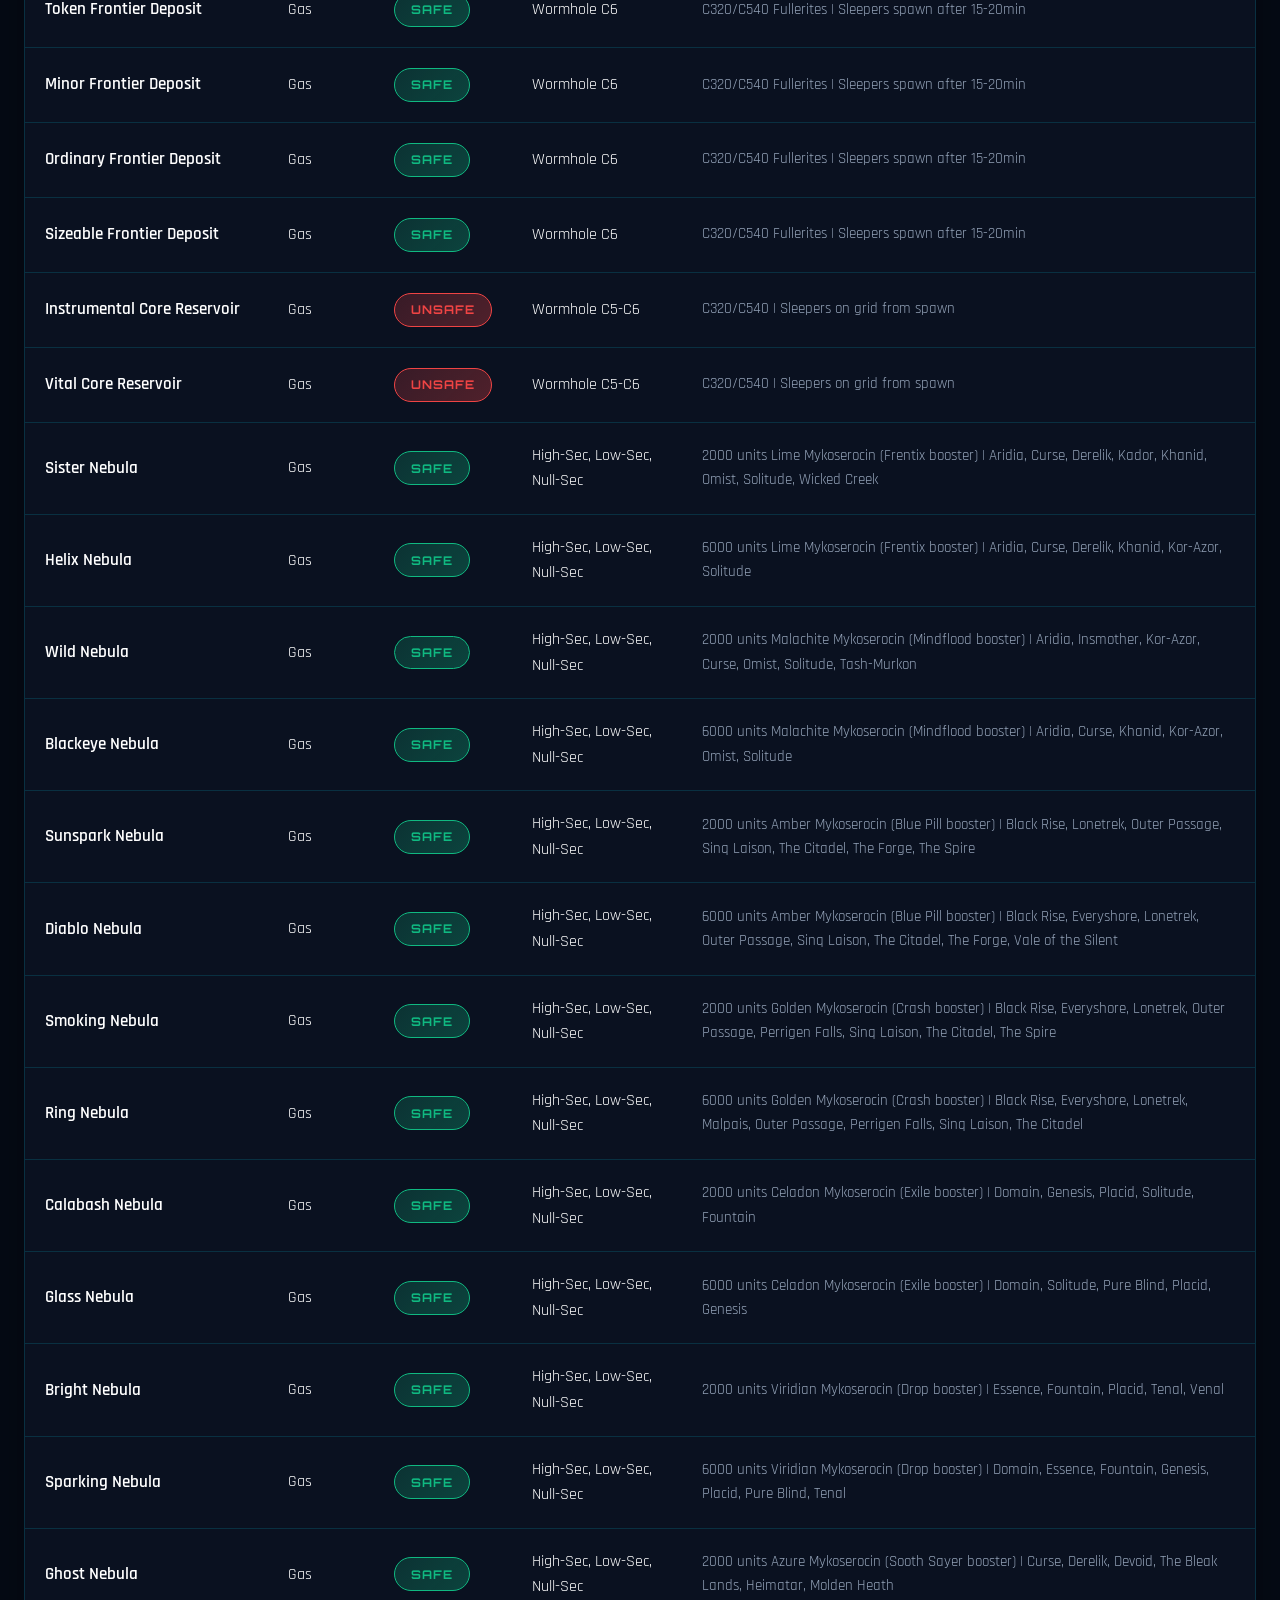
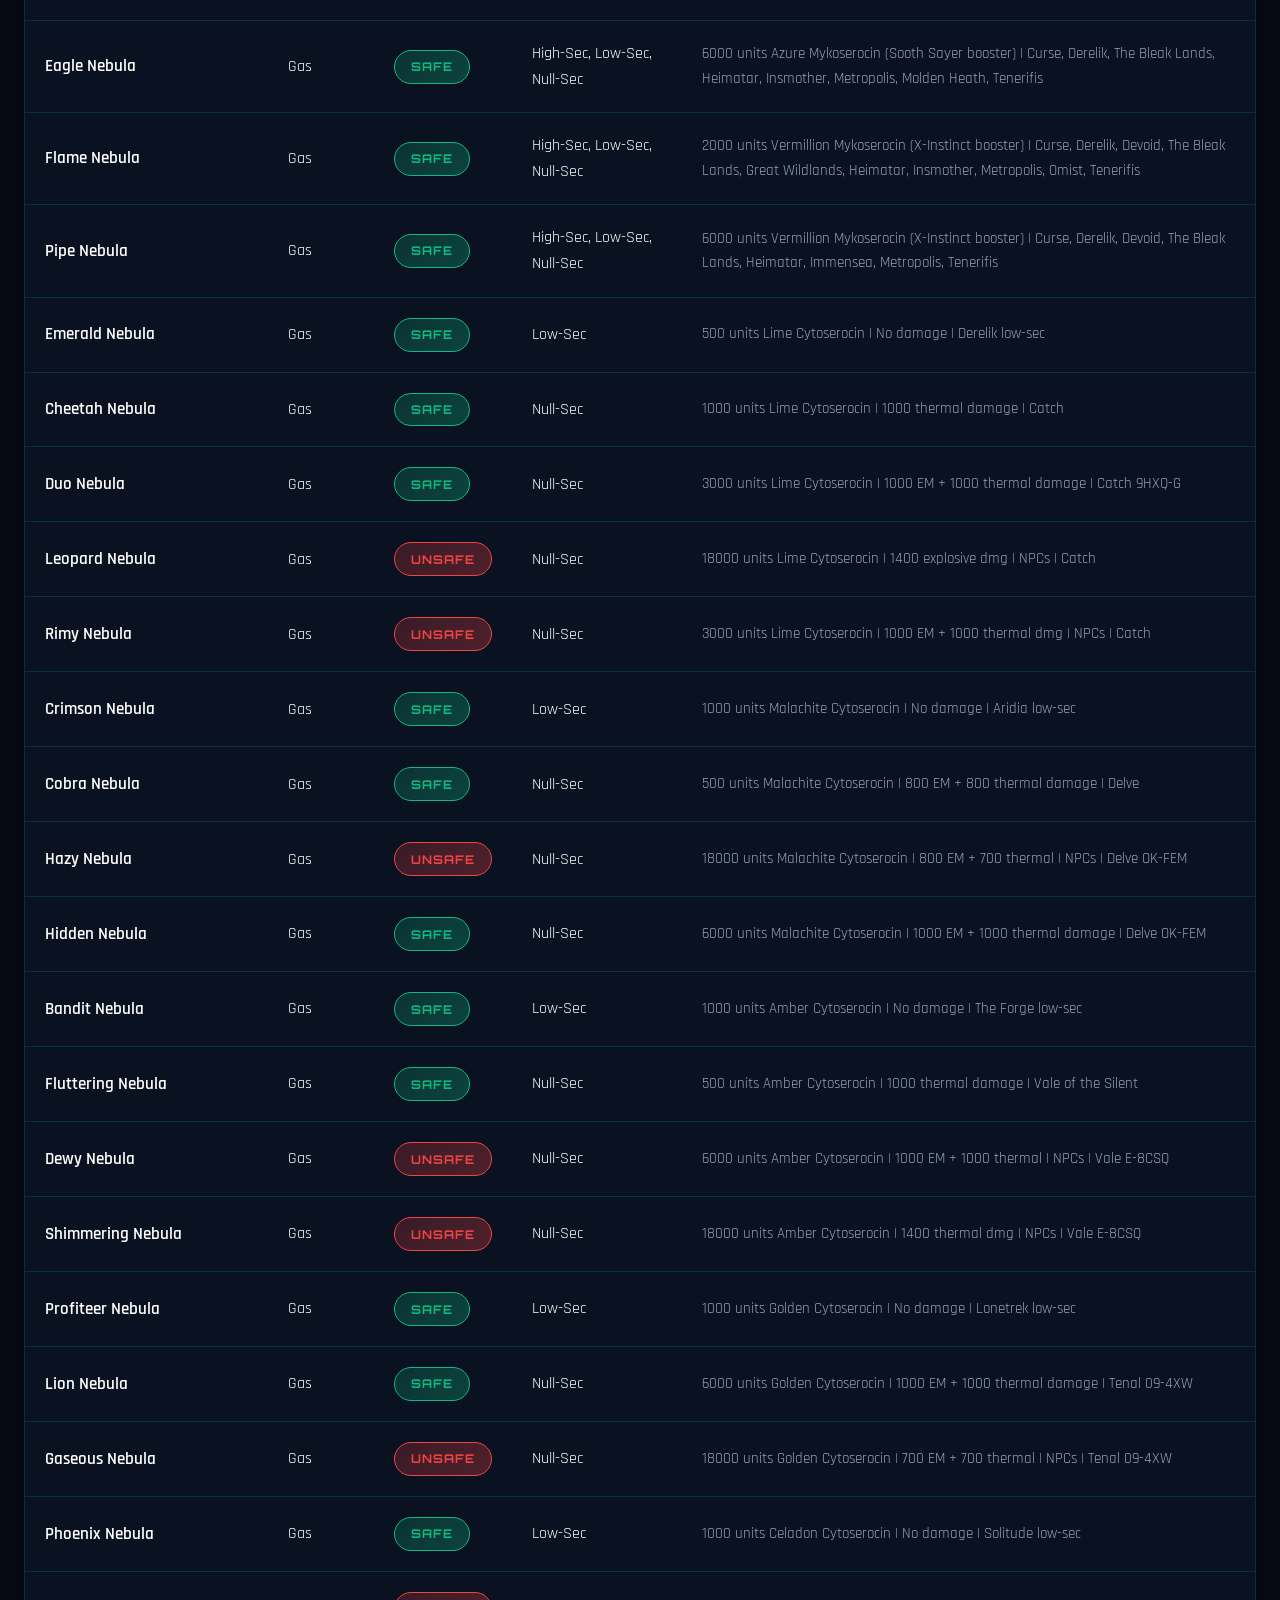
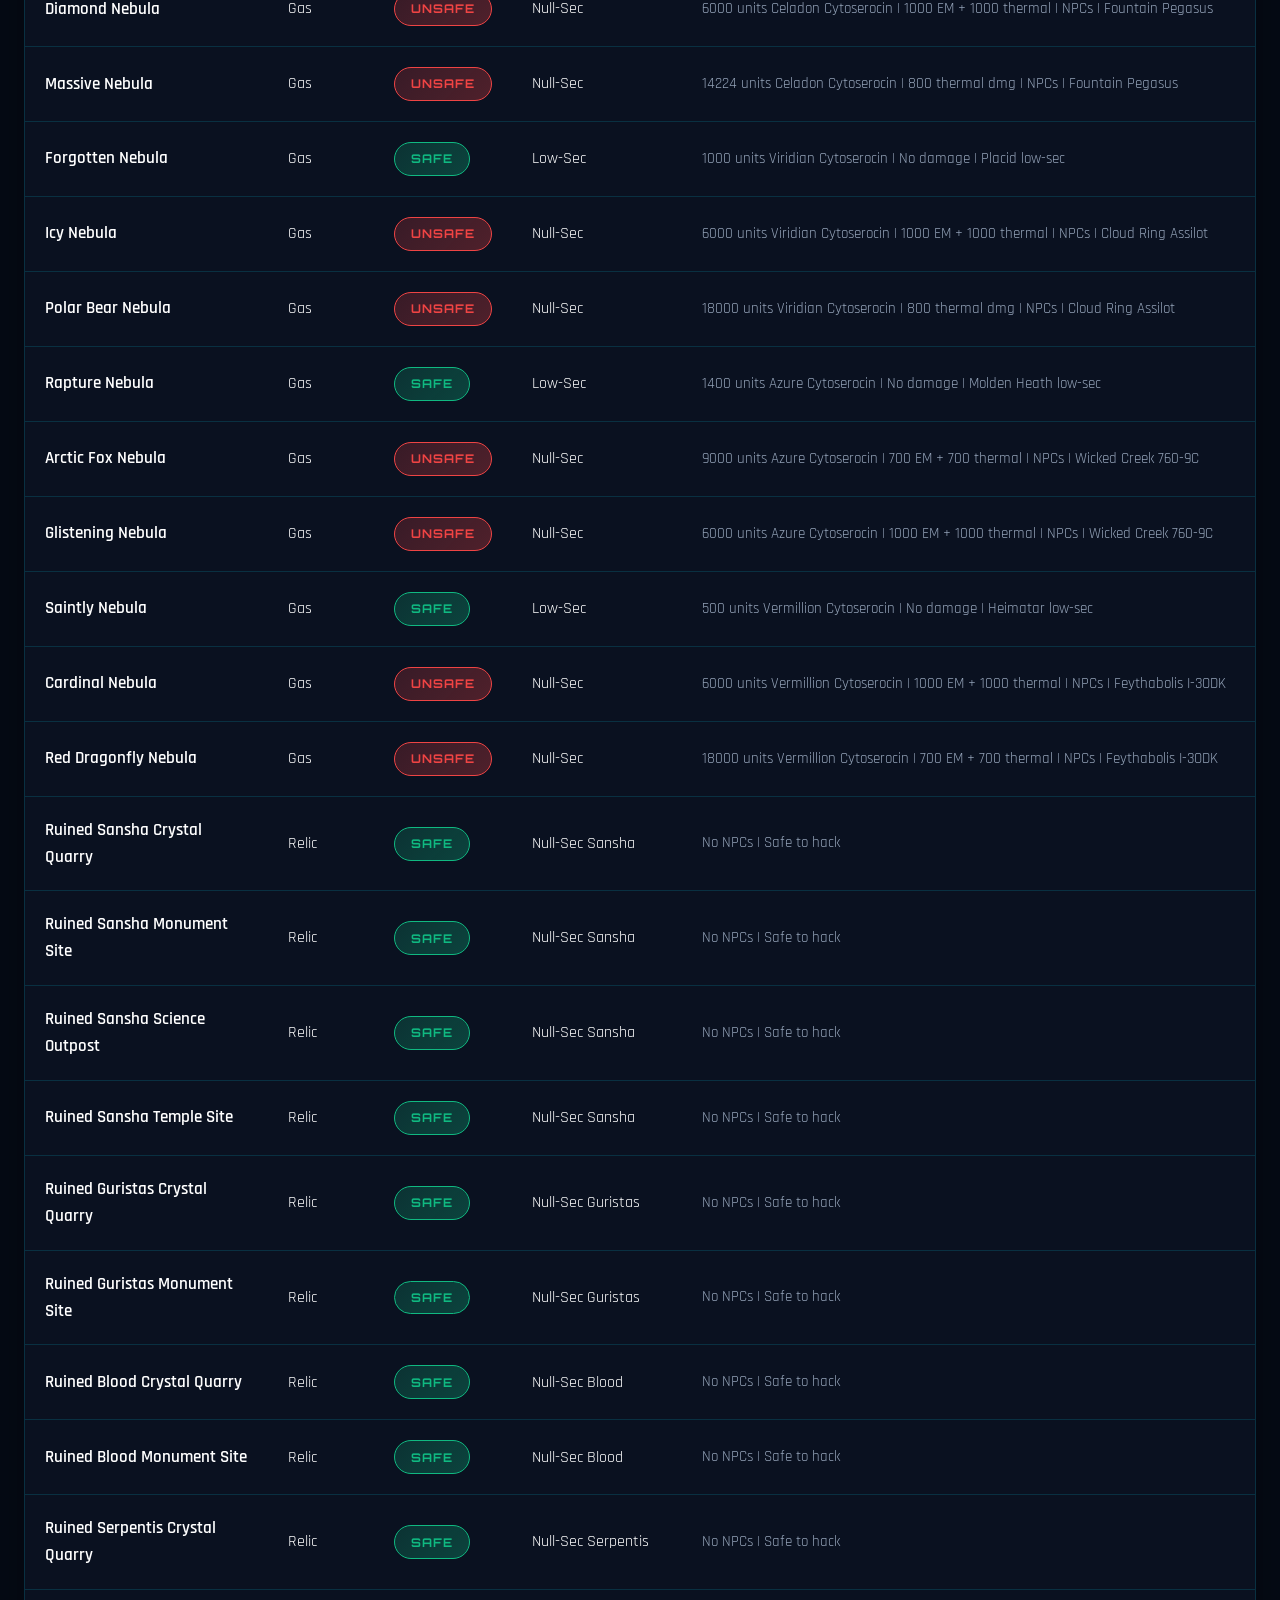
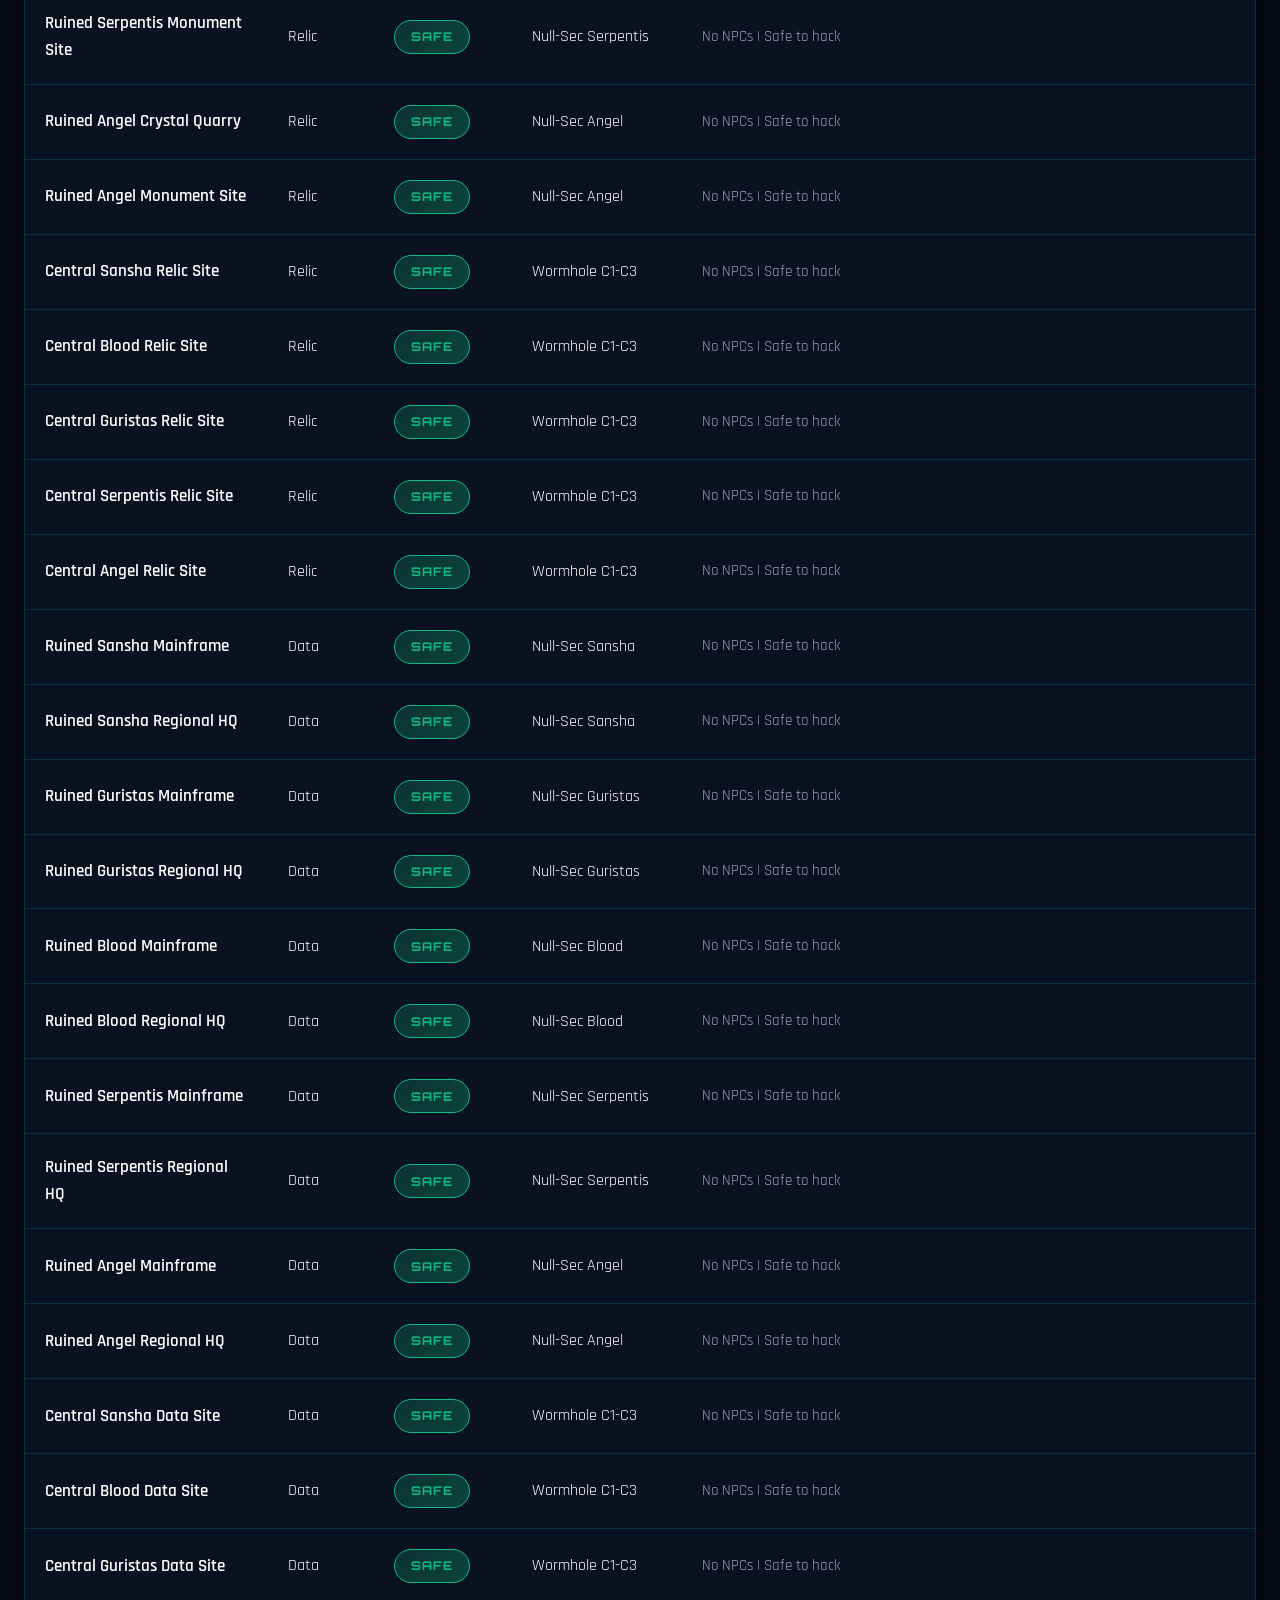
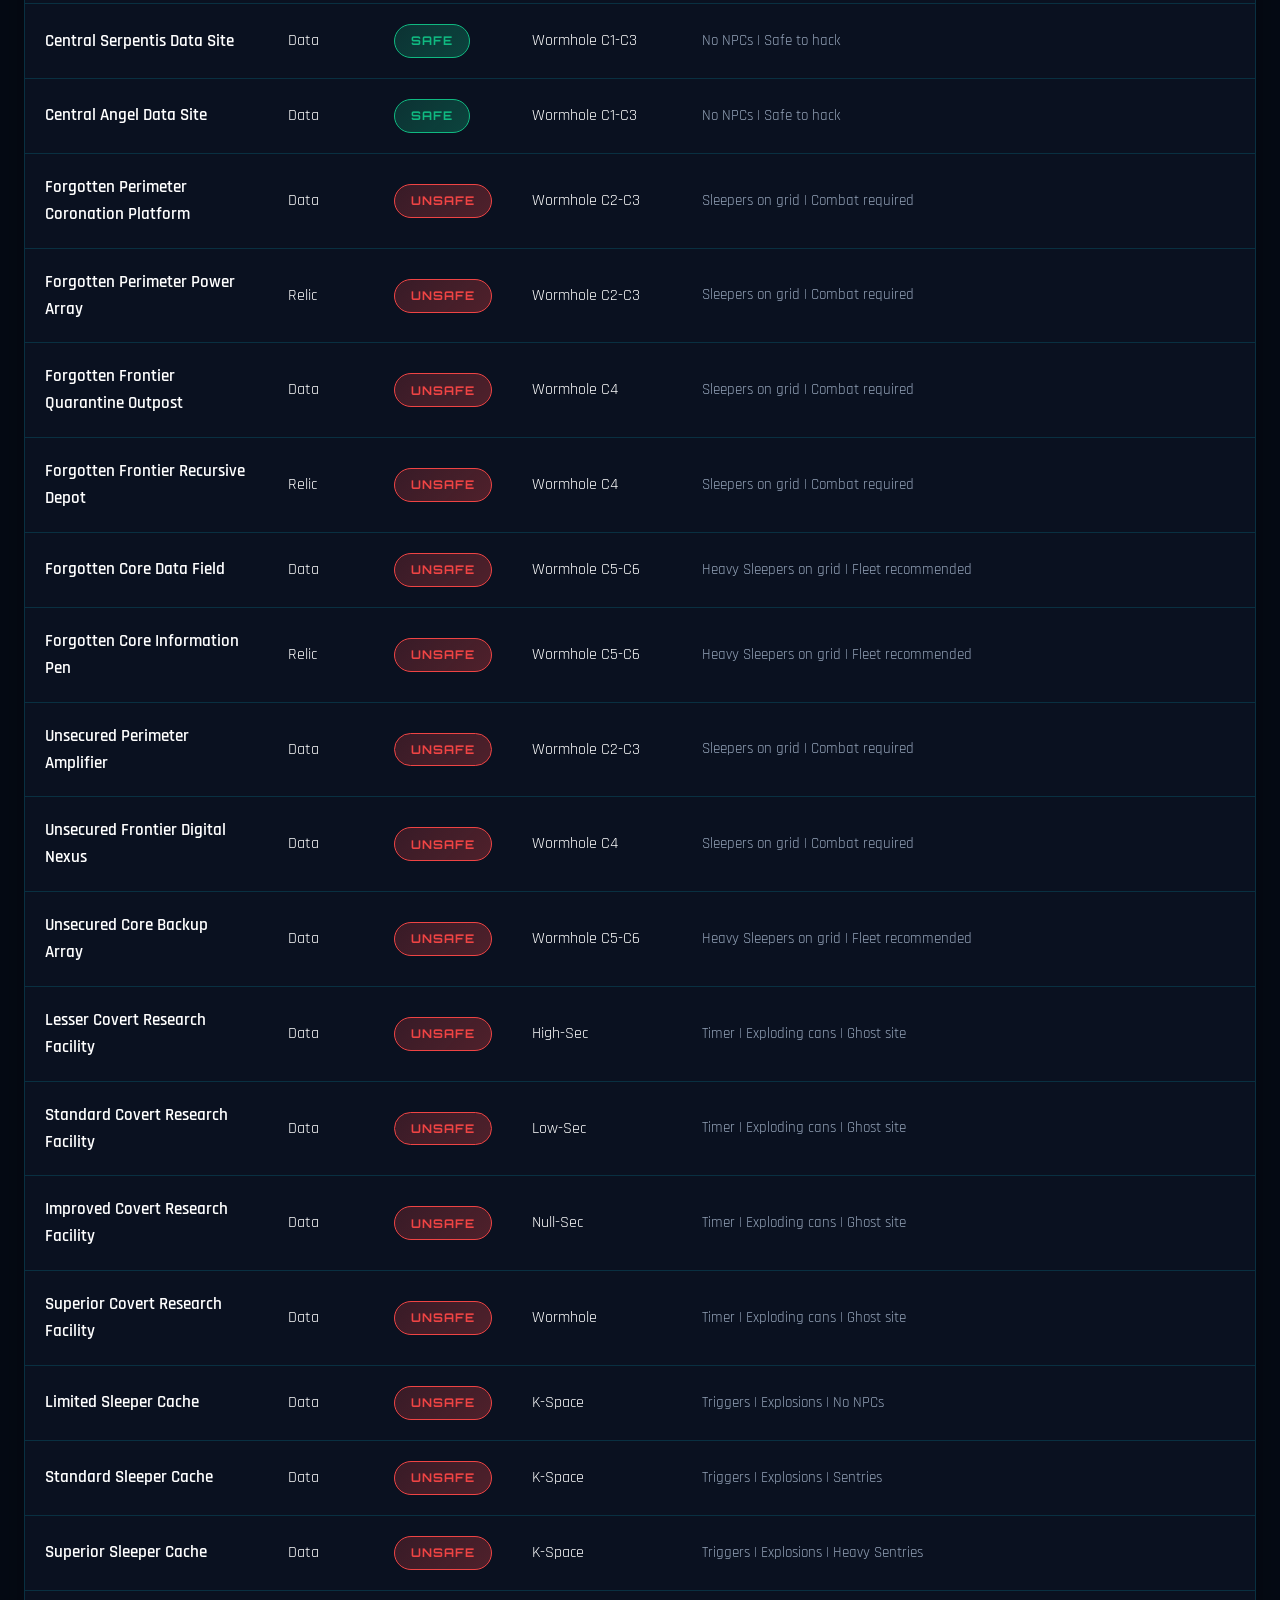
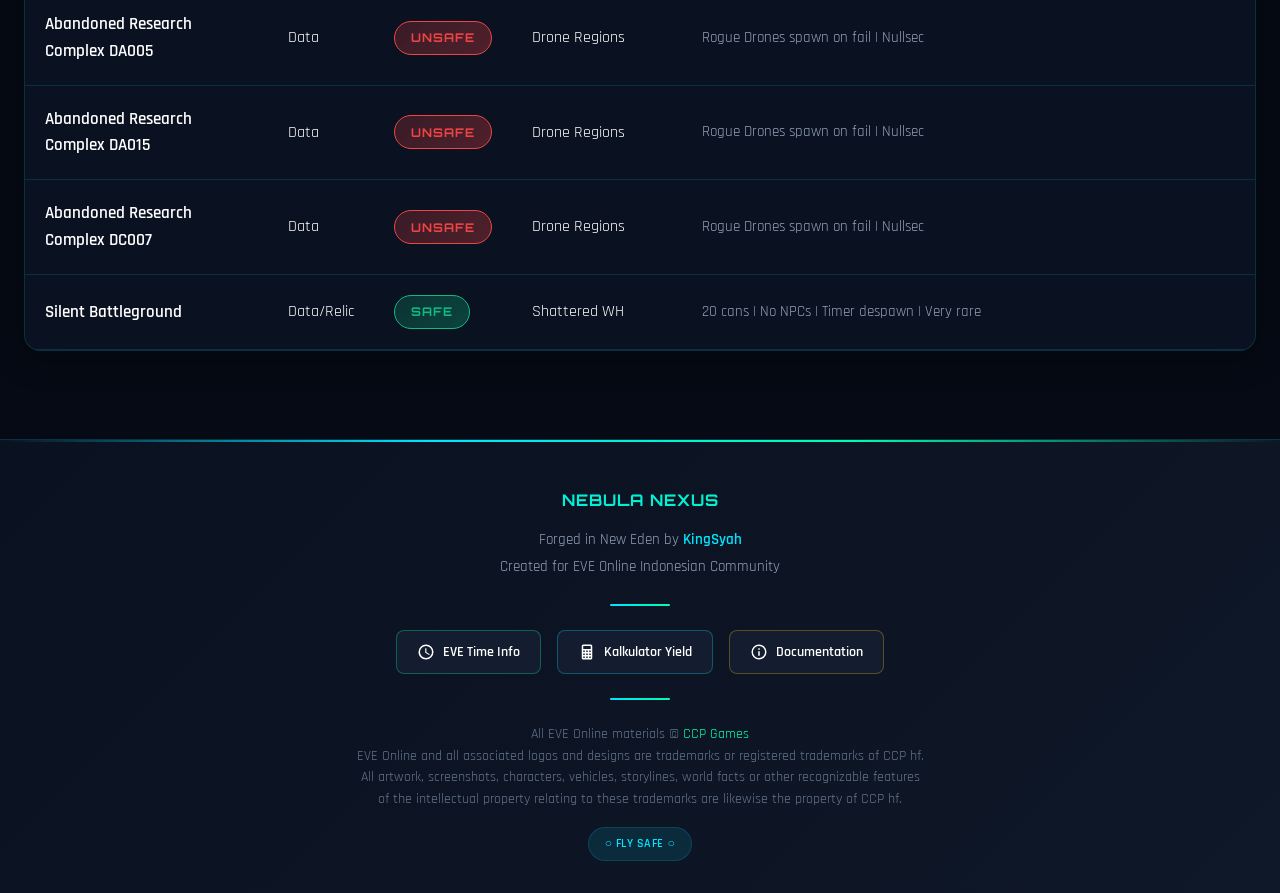
==== commit c3ae8e67: "Update index.html" ====
--- a/index.html
+++ b/index.html
@@ -1251,82 +1251,82 @@
             { name: "Vital Core Reservoir", type: "Gas", safety: "unsafe", region: "Wormhole C5-C6", notes: "C320/C540 | Sleepers on grid from spawn", gas: "fullerite c320 c540" },
             
             // MYKOSEROCIN NEBULA SITES (K-Space High/Low/Null) - Detailed from EVE Uni Wiki
-            // Lime/Frentix Mykoserocin
-            { name: "Sister Nebula", type: "Gas", safety: "safe", region: "Aridia, Curse, Derelik, Kador, Khanid, Omist, Solitude, Wicked Creek", notes: "2000 units Lime Mykoserocin (Frentix booster)", gas: "mykoserocin" },
-            { name: "Helix Nebula", type: "Gas", safety: "safe", region: "Aridia, Curse, Derelik, Khanid, Kor-Azor, Solitude", notes: "6000 units Lime Mykoserocin (Frentix booster)", gas: "mykoserocin" },
+            // Lime/Frentix Mykoserocin (spawn in multiple regions - High/Low/Null)
+            { name: "Sister Nebula", type: "Gas", safety: "safe", region: "High-Sec, Low-Sec, Null-Sec", notes: "2000 units Lime Mykoserocin (Frentix booster) | Aridia, Curse, Derelik, Kador, Khanid, Omist, Solitude, Wicked Creek", gas: "mykoserocin" },
+            { name: "Helix Nebula", type: "Gas", safety: "safe", region: "High-Sec, Low-Sec, Null-Sec", notes: "6000 units Lime Mykoserocin (Frentix booster) | Aridia, Curse, Derelik, Khanid, Kor-Azor, Solitude", gas: "mykoserocin" },
             
             // Malachite/Mindflood Mykoserocin
-            { name: "Wild Nebula", type: "Gas", safety: "safe", region: "Aridia, Insmother, Kor-Azor, Curse, Omist, Solitude, Tash-Murkon", notes: "2000 units Malachite Mykoserocin (Mindflood booster)", gas: "mykoserocin" },
-            { name: "Blackeye Nebula", type: "Gas", safety: "safe", region: "Aridia, Curse, Khanid, Kor-Azor, Omist, Solitude", notes: "6000 units Malachite Mykoserocin (Mindflood booster)", gas: "mykoserocin" },
+            { name: "Wild Nebula", type: "Gas", safety: "safe", region: "High-Sec, Low-Sec, Null-Sec", notes: "2000 units Malachite Mykoserocin (Mindflood booster) | Aridia, Insmother, Kor-Azor, Curse, Omist, Solitude, Tash-Murkon", gas: "mykoserocin" },
+            { name: "Blackeye Nebula", type: "Gas", safety: "safe", region: "High-Sec, Low-Sec, Null-Sec", notes: "6000 units Malachite Mykoserocin (Mindflood booster) | Aridia, Curse, Khanid, Kor-Azor, Omist, Solitude", gas: "mykoserocin" },
             
             // Amber/Blue Pill Mykoserocin
-            { name: "Sunspark Nebula", type: "Gas", safety: "safe", region: "Black Rise, Lonetrek, Outer Passage, Sinq Laison, The Citadel, The Forge, The Spire", notes: "2000 units Amber Mykoserocin (Blue Pill booster)", gas: "mykoserocin" },
-            { name: "Diablo Nebula", type: "Gas", safety: "safe", region: "Black Rise, Everyshore, Lonetrek, Outer Passage, Sinq Laison, The Citadel, The Forge, Vale of the Silent", notes: "6000 units Amber Mykoserocin (Blue Pill booster)", gas: "mykoserocin" },
+            { name: "Sunspark Nebula", type: "Gas", safety: "safe", region: "High-Sec, Low-Sec, Null-Sec", notes: "2000 units Amber Mykoserocin (Blue Pill booster) | Black Rise, Lonetrek, Outer Passage, Sinq Laison, The Citadel, The Forge, The Spire", gas: "mykoserocin" },
+            { name: "Diablo Nebula", type: "Gas", safety: "safe", region: "High-Sec, Low-Sec, Null-Sec", notes: "6000 units Amber Mykoserocin (Blue Pill booster) | Black Rise, Everyshore, Lonetrek, Outer Passage, Sinq Laison, The Citadel, The Forge, Vale of the Silent", gas: "mykoserocin" },
             
             // Golden/Crash Mykoserocin
-            { name: "Smoking Nebula", type: "Gas", safety: "safe", region: "Black Rise, Everyshore, Lonetrek, Outer Passage, Perrigen Falls, Sinq Laison, The Citadel, The Spire", notes: "2000 units Golden Mykoserocin (Crash booster)", gas: "mykoserocin" },
-            { name: "Ring Nebula", type: "Gas", safety: "safe", region: "Black Rise, Everyshore, Lonetrek, Malpais, Outer Passage, Perrigen Falls, Sinq Laison, The Citadel", notes: "6000 units Golden Mykoserocin (Crash booster)", gas: "mykoserocin" },
+            { name: "Smoking Nebula", type: "Gas", safety: "safe", region: "High-Sec, Low-Sec, Null-Sec", notes: "2000 units Golden Mykoserocin (Crash booster) | Black Rise, Everyshore, Lonetrek, Outer Passage, Perrigen Falls, Sinq Laison, The Citadel, The Spire", gas: "mykoserocin" },
+            { name: "Ring Nebula", type: "Gas", safety: "safe", region: "High-Sec, Low-Sec, Null-Sec", notes: "6000 units Golden Mykoserocin (Crash booster) | Black Rise, Everyshore, Lonetrek, Malpais, Outer Passage, Perrigen Falls, Sinq Laison, The Citadel", gas: "mykoserocin" },
             
             // Celadon/Exile Mykoserocin
-            { name: "Calabash Nebula", type: "Gas", safety: "safe", region: "Domain, Genesis, Placid, Solitude, Fountain", notes: "2000 units Celadon Mykoserocin (Exile booster)", gas: "mykoserocin" },
-            { name: "Glass Nebula", type: "Gas", safety: "safe", region: "Domain, Solitude, Pure Blind, Placid, Genesis", notes: "6000 units Celadon Mykoserocin (Exile booster)", gas: "mykoserocin" },
+            { name: "Calabash Nebula", type: "Gas", safety: "safe", region: "High-Sec, Low-Sec, Null-Sec", notes: "2000 units Celadon Mykoserocin (Exile booster) | Domain, Genesis, Placid, Solitude, Fountain", gas: "mykoserocin" },
+            { name: "Glass Nebula", type: "Gas", safety: "safe", region: "High-Sec, Low-Sec, Null-Sec", notes: "6000 units Celadon Mykoserocin (Exile booster) | Domain, Solitude, Pure Blind, Placid, Genesis", gas: "mykoserocin" },
             
             // Viridian/Drop Mykoserocin
-            { name: "Bright Nebula", type: "Gas", safety: "safe", region: "Essence, Fountain, Placid, Tenal, Venal", notes: "2000 units Viridian Mykoserocin (Drop booster)", gas: "mykoserocin" },
-            { name: "Sparking Nebula", type: "Gas", safety: "safe", region: "Domain, Essence, Fountain, Genesis, Placid, Pure Blind, Tenal", notes: "6000 units Viridian Mykoserocin (Drop booster)", gas: "mykoserocin" },
+            { name: "Bright Nebula", type: "Gas", safety: "safe", region: "High-Sec, Low-Sec, Null-Sec", notes: "2000 units Viridian Mykoserocin (Drop booster) | Essence, Fountain, Placid, Tenal, Venal", gas: "mykoserocin" },
+            { name: "Sparking Nebula", type: "Gas", safety: "safe", region: "High-Sec, Low-Sec, Null-Sec", notes: "6000 units Viridian Mykoserocin (Drop booster) | Domain, Essence, Fountain, Genesis, Placid, Pure Blind, Tenal", gas: "mykoserocin" },
             
             // Azure/Sooth Sayer Mykoserocin
-            { name: "Ghost Nebula", type: "Gas", safety: "safe", region: "Curse, Derelik, Devoid, The Bleak Lands, Heimatar, Molden Heath", notes: "2000 units Azure Mykoserocin (Sooth Sayer booster)", gas: "mykoserocin" },
-            { name: "Eagle Nebula", type: "Gas", safety: "safe", region: "Curse, Derelik, The Bleak Lands, Heimatar, Insmother, Metropolis, Molden Heath, Tenerifis", notes: "6000 units Azure Mykoserocin (Sooth Sayer booster)", gas: "mykoserocin" },
+            { name: "Ghost Nebula", type: "Gas", safety: "safe", region: "High-Sec, Low-Sec, Null-Sec", notes: "2000 units Azure Mykoserocin (Sooth Sayer booster) | Curse, Derelik, Devoid, The Bleak Lands, Heimatar, Molden Heath", gas: "mykoserocin" },
+            { name: "Eagle Nebula", type: "Gas", safety: "safe", region: "High-Sec, Low-Sec, Null-Sec", notes: "6000 units Azure Mykoserocin (Sooth Sayer booster) | Curse, Derelik, The Bleak Lands, Heimatar, Insmother, Metropolis, Molden Heath, Tenerifis", gas: "mykoserocin" },
             
             // Vermillion/X-Instinct Mykoserocin
-            { name: "Flame Nebula", type: "Gas", safety: "safe", region: "Curse, Derelik, Devoid, The Bleak Lands, Great Wildlands, Heimatar, Insmother, Metropolis, Omist, Tenerifis", notes: "2000 units Vermillion Mykoserocin (X-Instinct booster)", gas: "mykoserocin" },
-            { name: "Pipe Nebula", type: "Gas", safety: "safe", region: "Curse, Derelik, Devoid, The Bleak Lands, Heimatar, Immensea, Metropolis, Tenerifis", notes: "6000 units Vermillion Mykoserocin (X-Instinct booster)", gas: "mykoserocin" },
+            { name: "Flame Nebula", type: "Gas", safety: "safe", region: "High-Sec, Low-Sec, Null-Sec", notes: "2000 units Vermillion Mykoserocin (X-Instinct booster) | Curse, Derelik, Devoid, The Bleak Lands, Great Wildlands, Heimatar, Insmother, Metropolis, Omist, Tenerifis", gas: "mykoserocin" },
+            { name: "Pipe Nebula", type: "Gas", safety: "safe", region: "High-Sec, Low-Sec, Null-Sec", notes: "6000 units Vermillion Mykoserocin (X-Instinct booster) | Curse, Derelik, Devoid, The Bleak Lands, Heimatar, Immensea, Metropolis, Tenerifis", gas: "mykoserocin" },
             
             // CYTOSEROCIN SITES (Null-Sec, with cloud damage mechanics)
             // Lime Cytoserocin
-            { name: "Emerald Nebula", type: "Gas", safety: "safe", region: "Derelik (Low-Sec)", notes: "500 units Lime Cytoserocin | No damage", gas: "cytoserocin" },
-            { name: "Cheetah Nebula", type: "Gas", safety: "safe", region: "Catch", notes: "1000 units Lime Cytoserocin | 1000 thermal damage", gas: "cytoserocin" },
-            { name: "Duo Nebula", type: "Gas", safety: "safe", region: "Catch (9HXQ-G)", notes: "3000 units Lime Cytoserocin | 1000 EM + 1000 thermal damage", gas: "cytoserocin" },
-            { name: "Leopard Nebula", type: "Gas", safety: "unsafe", region: "Catch", notes: "18000 units Lime Cytoserocin | 1400 explosive dmg | NPCs", gas: "cytoserocin" },
-            { name: "Rimy Nebula", type: "Gas", safety: "unsafe", region: "Catch", notes: "3000 units Lime Cytoserocin | 1000 EM + 1000 thermal dmg | NPCs", gas: "cytoserocin" },
+            { name: "Emerald Nebula", type: "Gas", safety: "safe", region: "Low-Sec", notes: "500 units Lime Cytoserocin | No damage | Derelik low-sec", gas: "cytoserocin" },
+            { name: "Cheetah Nebula", type: "Gas", safety: "safe", region: "Null-Sec", notes: "1000 units Lime Cytoserocin | 1000 thermal damage | Catch", gas: "cytoserocin" },
+            { name: "Duo Nebula", type: "Gas", safety: "safe", region: "Null-Sec", notes: "3000 units Lime Cytoserocin | 1000 EM + 1000 thermal damage | Catch 9HXQ-G", gas: "cytoserocin" },
+            { name: "Leopard Nebula", type: "Gas", safety: "unsafe", region: "Null-Sec", notes: "18000 units Lime Cytoserocin | 1400 explosive dmg | NPCs | Catch", gas: "cytoserocin" },
+            { name: "Rimy Nebula", type: "Gas", safety: "unsafe", region: "Null-Sec", notes: "3000 units Lime Cytoserocin | 1000 EM + 1000 thermal dmg | NPCs | Catch", gas: "cytoserocin" },
             
             // Malachite Cytoserocin
-            { name: "Crimson Nebula", type: "Gas", safety: "safe", region: "Aridia (Low-Sec)", notes: "1000 units Malachite Cytoserocin | No damage", gas: "cytoserocin" },
-            { name: "Cobra Nebula", type: "Gas", safety: "safe", region: "Delve", notes: "500 units Malachite Cytoserocin | 800 EM + 800 thermal damage", gas: "cytoserocin" },
-            { name: "Hazy Nebula", type: "Gas", safety: "unsafe", region: "Delve (OK-FEM)", notes: "18000 units Malachite Cytoserocin | 800 EM + 700 thermal | NPCs", gas: "cytoserocin" },
-            { name: "Hidden Nebula", type: "Gas", safety: "safe", region: "Delve (OK-FEM)", notes: "6000 units Malachite Cytoserocin | 1000 EM + 1000 thermal damage", gas: "cytoserocin" },
+            { name: "Crimson Nebula", type: "Gas", safety: "safe", region: "Low-Sec", notes: "1000 units Malachite Cytoserocin | No damage | Aridia low-sec", gas: "cytoserocin" },
+            { name: "Cobra Nebula", type: "Gas", safety: "safe", region: "Null-Sec", notes: "500 units Malachite Cytoserocin | 800 EM + 800 thermal damage | Delve", gas: "cytoserocin" },
+            { name: "Hazy Nebula", type: "Gas", safety: "unsafe", region: "Null-Sec", notes: "18000 units Malachite Cytoserocin | 800 EM + 700 thermal | NPCs | Delve OK-FEM", gas: "cytoserocin" },
+            { name: "Hidden Nebula", type: "Gas", safety: "safe", region: "Null-Sec", notes: "6000 units Malachite Cytoserocin | 1000 EM + 1000 thermal damage | Delve OK-FEM", gas: "cytoserocin" },
             
             // Amber Cytoserocin
-            { name: "Bandit Nebula", type: "Gas", safety: "safe", region: "The Forge (Low-Sec)", notes: "1000 units Amber Cytoserocin | No damage", gas: "cytoserocin" },
-            { name: "Fluttering Nebula", type: "Gas", safety: "safe", region: "Vale of the Silent", notes: "500 units Amber Cytoserocin | 1000 thermal damage", gas: "cytoserocin" },
-            { name: "Dewy Nebula", type: "Gas", safety: "unsafe", region: "Vale of the Silent (E-8CSQ)", notes: "6000 units Amber Cytoserocin | 1000 EM + 1000 thermal | NPCs", gas: "cytoserocin" },
-            { name: "Shimmering Nebula", type: "Gas", safety: "unsafe", region: "Vale of the Silent (E-8CSQ)", notes: "18000 units Amber Cytoserocin | 1400 thermal dmg | NPCs", gas: "cytoserocin" },
+            { name: "Bandit Nebula", type: "Gas", safety: "safe", region: "Low-Sec", notes: "1000 units Amber Cytoserocin | No damage | The Forge low-sec", gas: "cytoserocin" },
+            { name: "Fluttering Nebula", type: "Gas", safety: "safe", region: "Null-Sec", notes: "500 units Amber Cytoserocin | 1000 thermal damage | Vale of the Silent", gas: "cytoserocin" },
+            { name: "Dewy Nebula", type: "Gas", safety: "unsafe", region: "Null-Sec", notes: "6000 units Amber Cytoserocin | 1000 EM + 1000 thermal | NPCs | Vale E-8CSQ", gas: "cytoserocin" },
+            { name: "Shimmering Nebula", type: "Gas", safety: "unsafe", region: "Null-Sec", notes: "18000 units Amber Cytoserocin | 1400 thermal dmg | NPCs | Vale E-8CSQ", gas: "cytoserocin" },
             
             // Golden Cytoserocin  
-            { name: "Profiteer Nebula", type: "Gas", safety: "safe", region: "Lonetrek (Low-Sec)", notes: "1000 units Golden Cytoserocin | No damage", gas: "cytoserocin" },
-            { name: "Lion Nebula", type: "Gas", safety: "safe", region: "Tenal (09-4XW)", notes: "6000 units Golden Cytoserocin | 1000 EM + 1000 thermal damage", gas: "cytoserocin" },
-            { name: "Gaseous Nebula", type: "Gas", safety: "unsafe", region: "Tenal (09-4XW)", notes: "18000 units Golden Cytoserocin | 700 EM + 700 thermal | NPCs", gas: "cytoserocin" },
+            { name: "Profiteer Nebula", type: "Gas", safety: "safe", region: "Low-Sec", notes: "1000 units Golden Cytoserocin | No damage | Lonetrek low-sec", gas: "cytoserocin" },
+            { name: "Lion Nebula", type: "Gas", safety: "safe", region: "Null-Sec", notes: "6000 units Golden Cytoserocin | 1000 EM + 1000 thermal damage | Tenal 09-4XW", gas: "cytoserocin" },
+            { name: "Gaseous Nebula", type: "Gas", safety: "unsafe", region: "Null-Sec", notes: "18000 units Golden Cytoserocin | 700 EM + 700 thermal | NPCs | Tenal 09-4XW", gas: "cytoserocin" },
             
             // Celadon Cytoserocin
-            { name: "Phoenix Nebula", type: "Gas", safety: "safe", region: "Solitude (Low-Sec)", notes: "1000 units Celadon Cytoserocin | No damage", gas: "cytoserocin" },
-            { name: "Diamond Nebula", type: "Gas", safety: "unsafe", region: "Fountain (Pegasus)", notes: "6000 units Celadon Cytoserocin | 1000 EM + 1000 thermal | NPCs", gas: "cytoserocin" },
-            { name: "Massive Nebula", type: "Gas", safety: "unsafe", region: "Fountain (Pegasus)", notes: "14224 units Celadon Cytoserocin | 800 thermal dmg | NPCs", gas: "cytoserocin" },
+            { name: "Phoenix Nebula", type: "Gas", safety: "safe", region: "Low-Sec", notes: "1000 units Celadon Cytoserocin | No damage | Solitude low-sec", gas: "cytoserocin" },
+            { name: "Diamond Nebula", type: "Gas", safety: "unsafe", region: "Null-Sec", notes: "6000 units Celadon Cytoserocin | 1000 EM + 1000 thermal | NPCs | Fountain Pegasus", gas: "cytoserocin" },
+            { name: "Massive Nebula", type: "Gas", safety: "unsafe", region: "Null-Sec", notes: "14224 units Celadon Cytoserocin | 800 thermal dmg | NPCs | Fountain Pegasus", gas: "cytoserocin" },
             
             // Viridian Cytoserocin
-            { name: "Forgotten Nebula", type: "Gas", safety: "safe", region: "Placid (Low-Sec)", notes: "1000 units Viridian Cytoserocin | No damage", gas: "cytoserocin" },
-            { name: "Icy Nebula", type: "Gas", safety: "unsafe", region: "Cloud Ring (Assilot)", notes: "6000 units Viridian Cytoserocin | 1000 EM + 1000 thermal | NPCs", gas: "cytoserocin" },
-            { name: "Polar Bear Nebula", type: "Gas", safety: "unsafe", region: "Cloud Ring (Assilot)", notes: "18000 units Viridian Cytoserocin | 800 thermal dmg | NPCs", gas: "cytoserocin" },
+            { name: "Forgotten Nebula", type: "Gas", safety: "safe", region: "Low-Sec", notes: "1000 units Viridian Cytoserocin | No damage | Placid low-sec", gas: "cytoserocin" },
+            { name: "Icy Nebula", type: "Gas", safety: "unsafe", region: "Null-Sec", notes: "6000 units Viridian Cytoserocin | 1000 EM + 1000 thermal | NPCs | Cloud Ring Assilot", gas: "cytoserocin" },
+            { name: "Polar Bear Nebula", type: "Gas", safety: "unsafe", region: "Null-Sec", notes: "18000 units Viridian Cytoserocin | 800 thermal dmg | NPCs | Cloud Ring Assilot", gas: "cytoserocin" },
             
             // Azure Cytoserocin
-            { name: "Rapture Nebula", type: "Gas", safety: "safe", region: "Molden Heath (Low-Sec)", notes: "1400 units Azure Cytoserocin | No damage", gas: "cytoserocin" },
-            { name: "Arctic Fox Nebula", type: "Gas", safety: "unsafe", region: "Wicked Creek (760-9C)", notes: "9000 units Azure Cytoserocin | 700 EM + 700 thermal | NPCs", gas: "cytoserocin" },
-            { name: "Glistening Nebula", type: "Gas", safety: "unsafe", region: "Wicked Creek (760-9C)", notes: "6000 units Azure Cytoserocin | 1000 EM + 1000 thermal | NPCs", gas: "cytoserocin" },
+            { name: "Rapture Nebula", type: "Gas", safety: "safe", region: "Low-Sec", notes: "1400 units Azure Cytoserocin | No damage | Molden Heath low-sec", gas: "cytoserocin" },
+            { name: "Arctic Fox Nebula", type: "Gas", safety: "unsafe", region: "Null-Sec", notes: "9000 units Azure Cytoserocin | 700 EM + 700 thermal | NPCs | Wicked Creek 760-9C", gas: "cytoserocin" },
+            { name: "Glistening Nebula", type: "Gas", safety: "unsafe", region: "Null-Sec", notes: "6000 units Azure Cytoserocin | 1000 EM + 1000 thermal | NPCs | Wicked Creek 760-9C", gas: "cytoserocin" },
             
             // Vermillion Cytoserocin
-            { name: "Saintly Nebula", type: "Gas", safety: "safe", region: "Heimatar (Low-Sec)", notes: "500 units Vermillion Cytoserocin | No damage", gas: "cytoserocin" },
-            { name: "Cardinal Nebula", type: "Gas", safety: "unsafe", region: "Feythabolis (I-3ODK)", notes: "6000 units Vermillion Cytoserocin | 1000 EM + 1000 thermal | NPCs", gas: "cytoserocin" },
-            { name: "Red Dragonfly Nebula", type: "Gas", safety: "unsafe", region: "Feythabolis (I-3ODK)", notes: "18000 units Vermillion Cytoserocin | 700 EM + 700 thermal | NPCs", gas: "cytoserocin" },
+            { name: "Saintly Nebula", type: "Gas", safety: "safe", region: "Low-Sec", notes: "500 units Vermillion Cytoserocin | No damage | Heimatar low-sec", gas: "cytoserocin" },
+            { name: "Cardinal Nebula", type: "Gas", safety: "unsafe", region: "Null-Sec", notes: "6000 units Vermillion Cytoserocin | 1000 EM + 1000 thermal | NPCs | Feythabolis I-3ODK", gas: "cytoserocin" },
+            { name: "Red Dragonfly Nebula", type: "Gas", safety: "unsafe", region: "Null-Sec", notes: "18000 units Vermillion Cytoserocin | 700 EM + 700 thermal | NPCs | Feythabolis I-3ODK", gas: "cytoserocin" },
             
             // RELIC SITES - SAFE (No NPCs - K-Space and Wormhole pirate faction sites)
             { name: "Ruined Sansha Crystal Quarry", type: "Relic", safety: "safe", region: "Null-Sec Sansha", notes: "No NPCs | Safe to hack" },
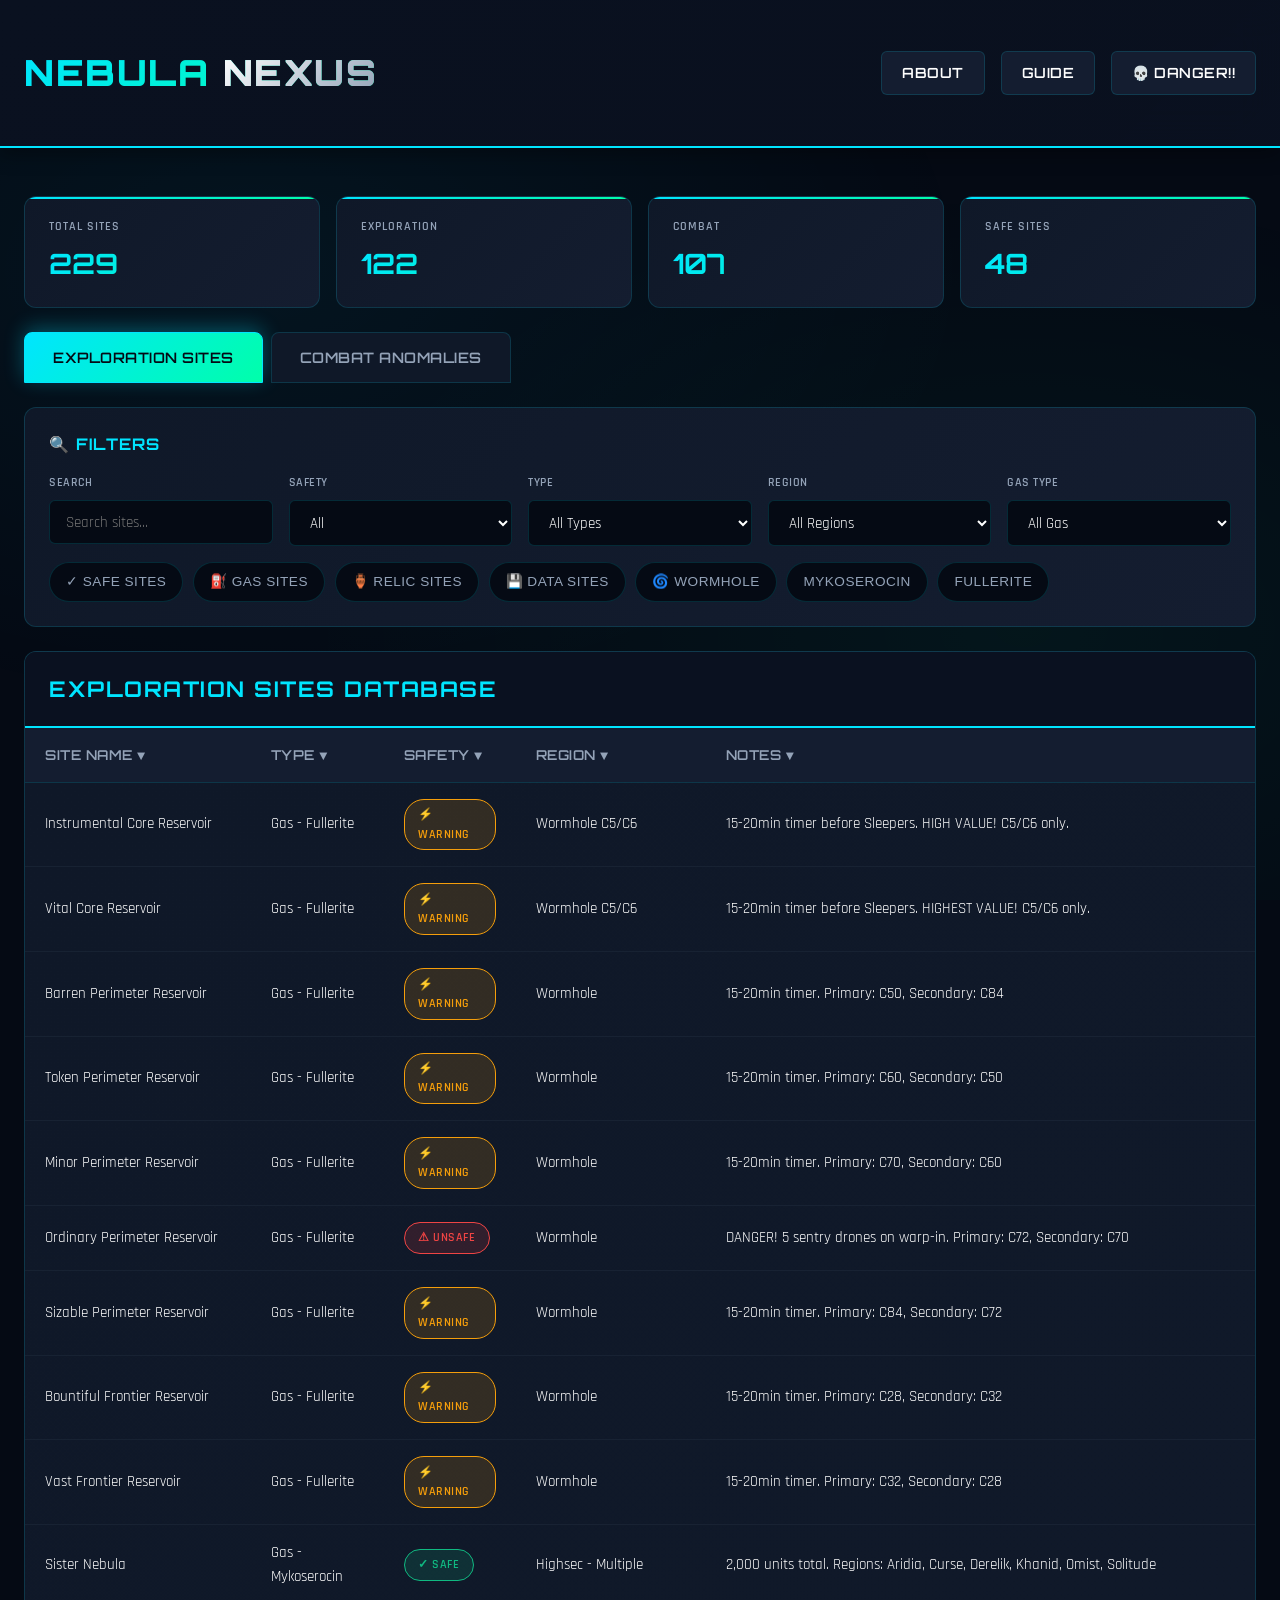
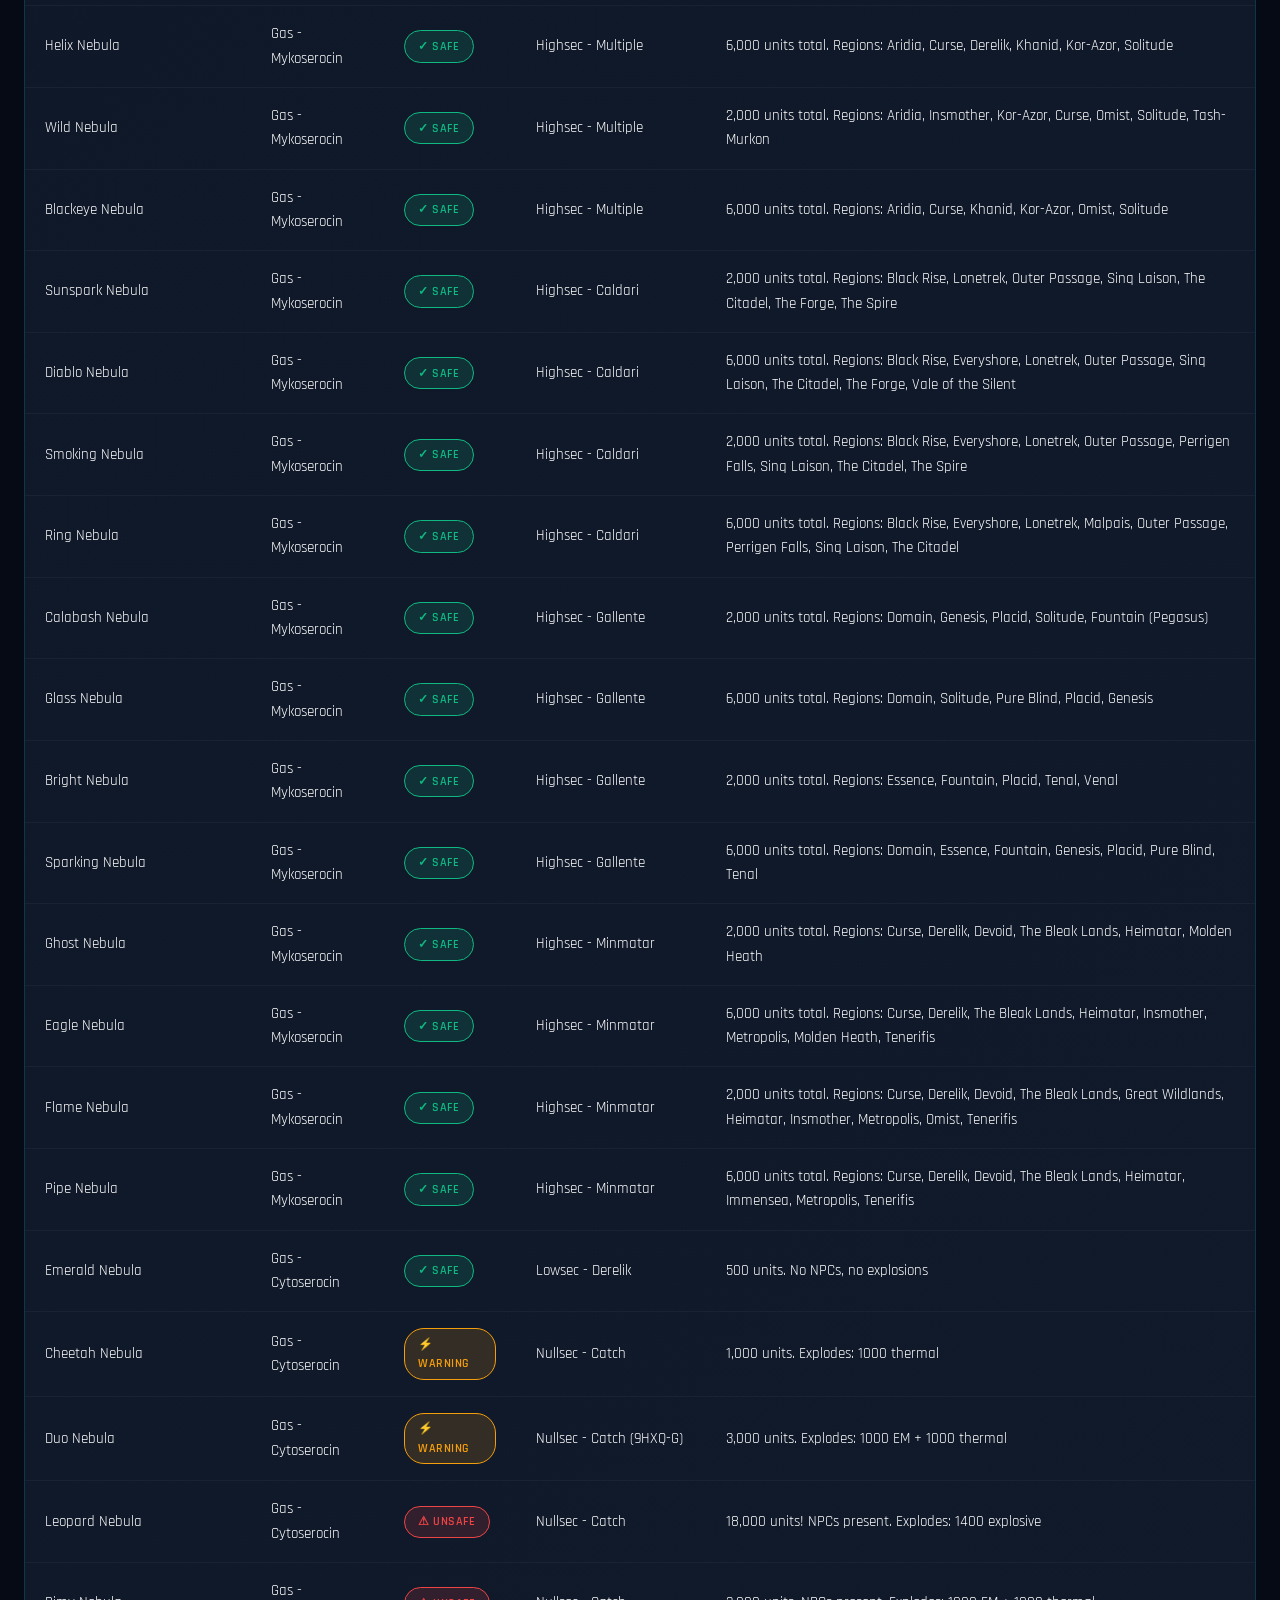
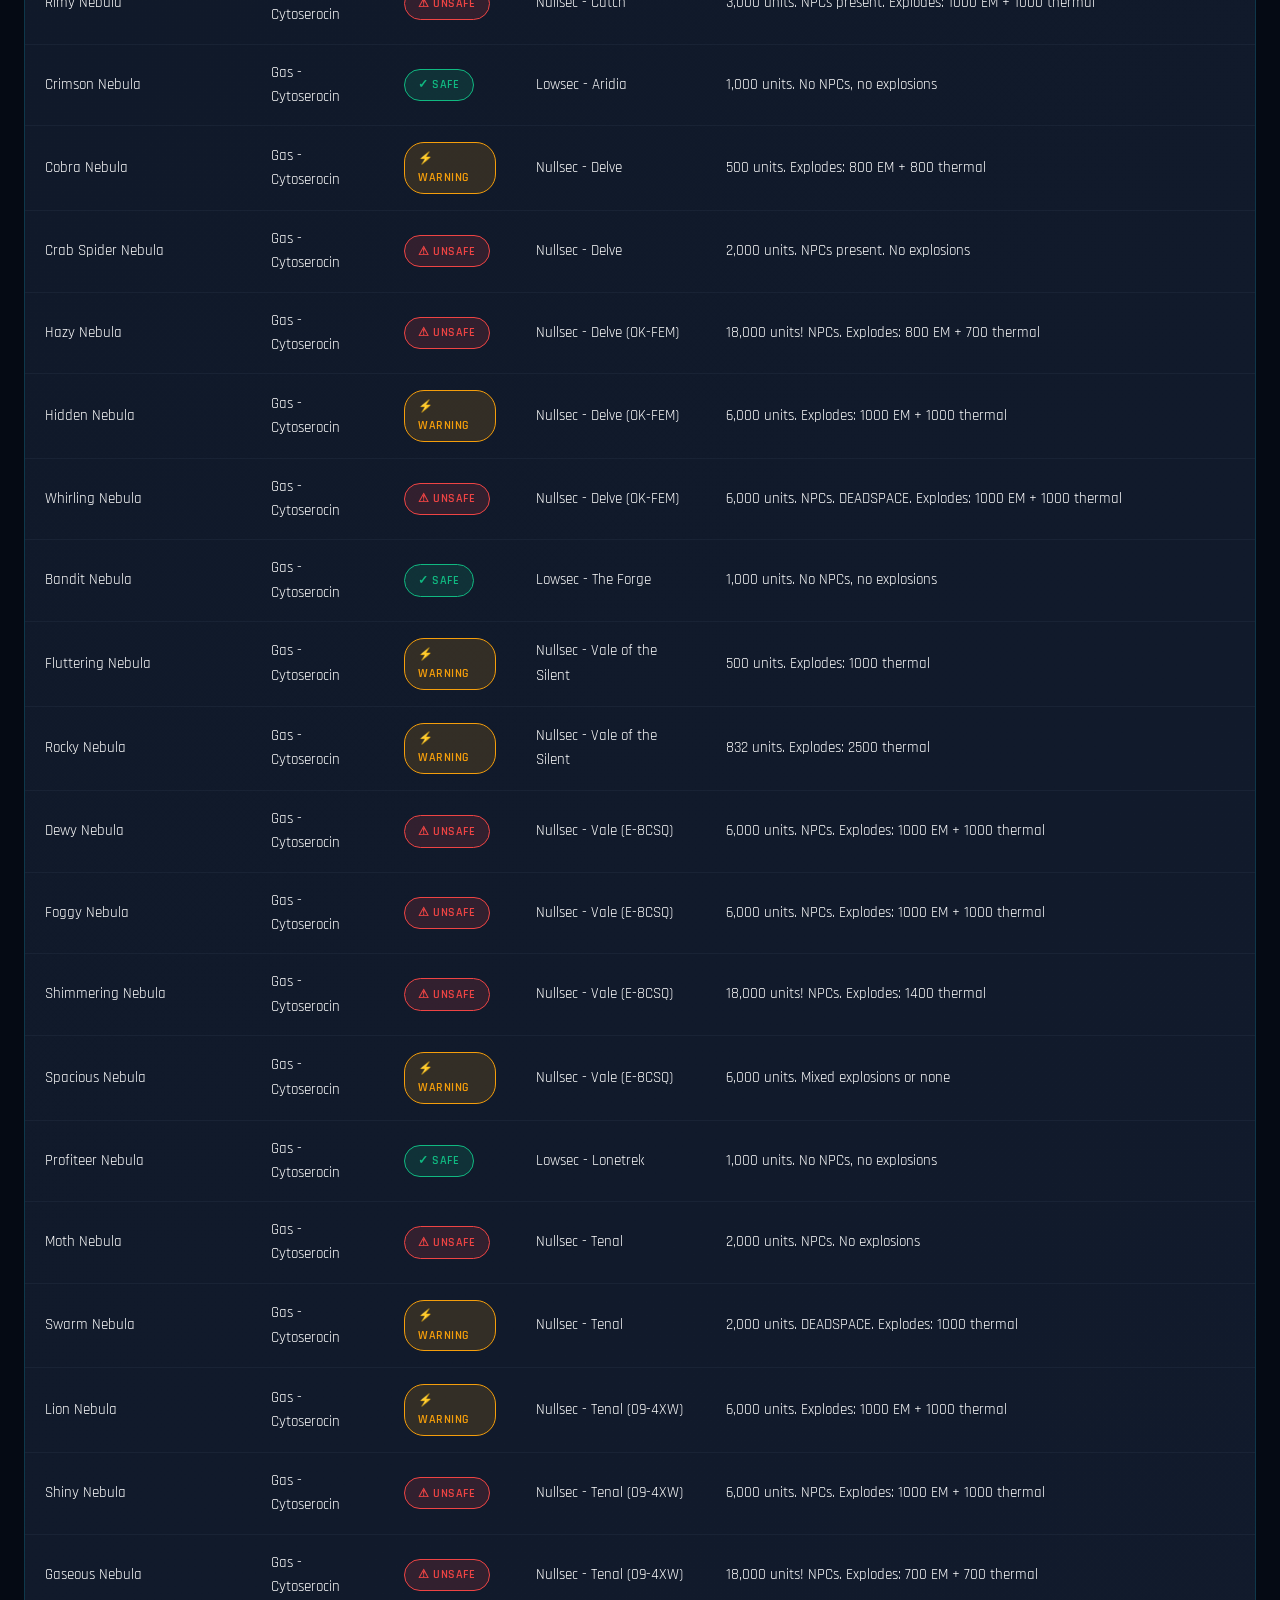
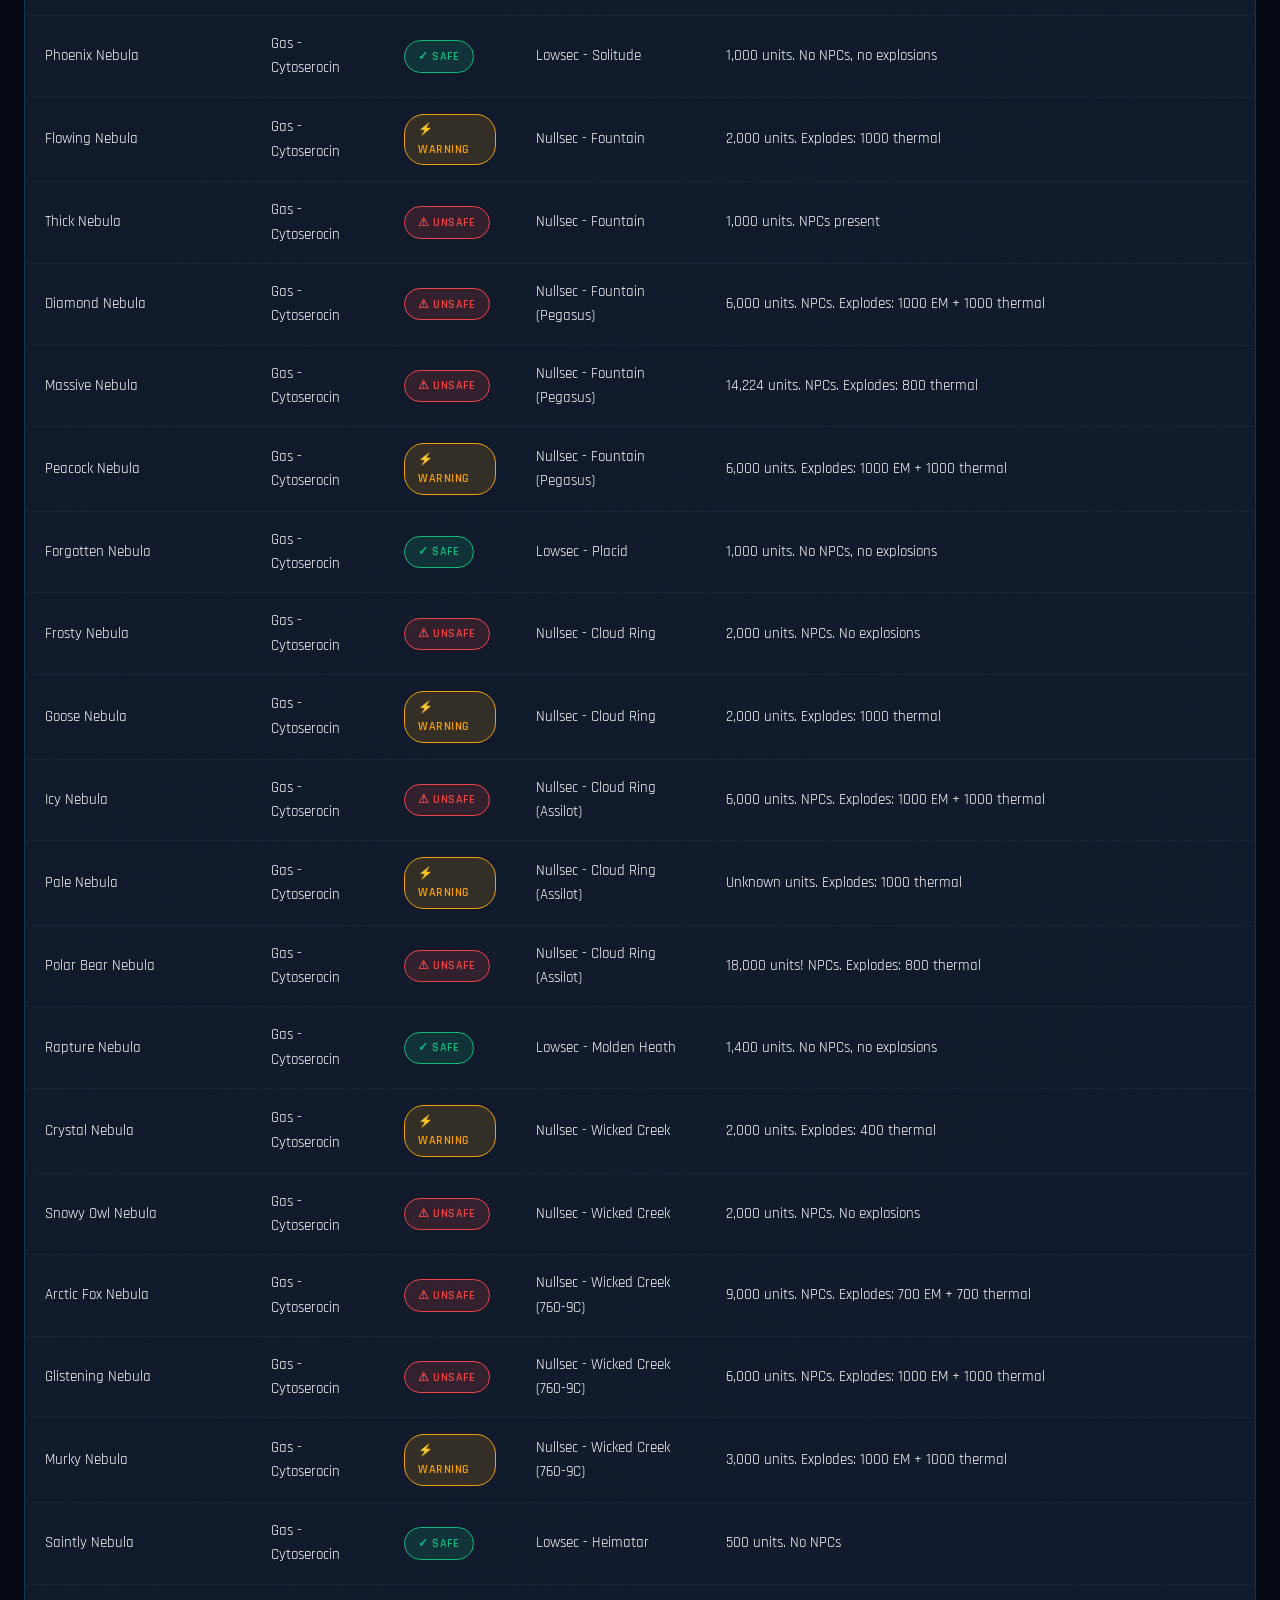
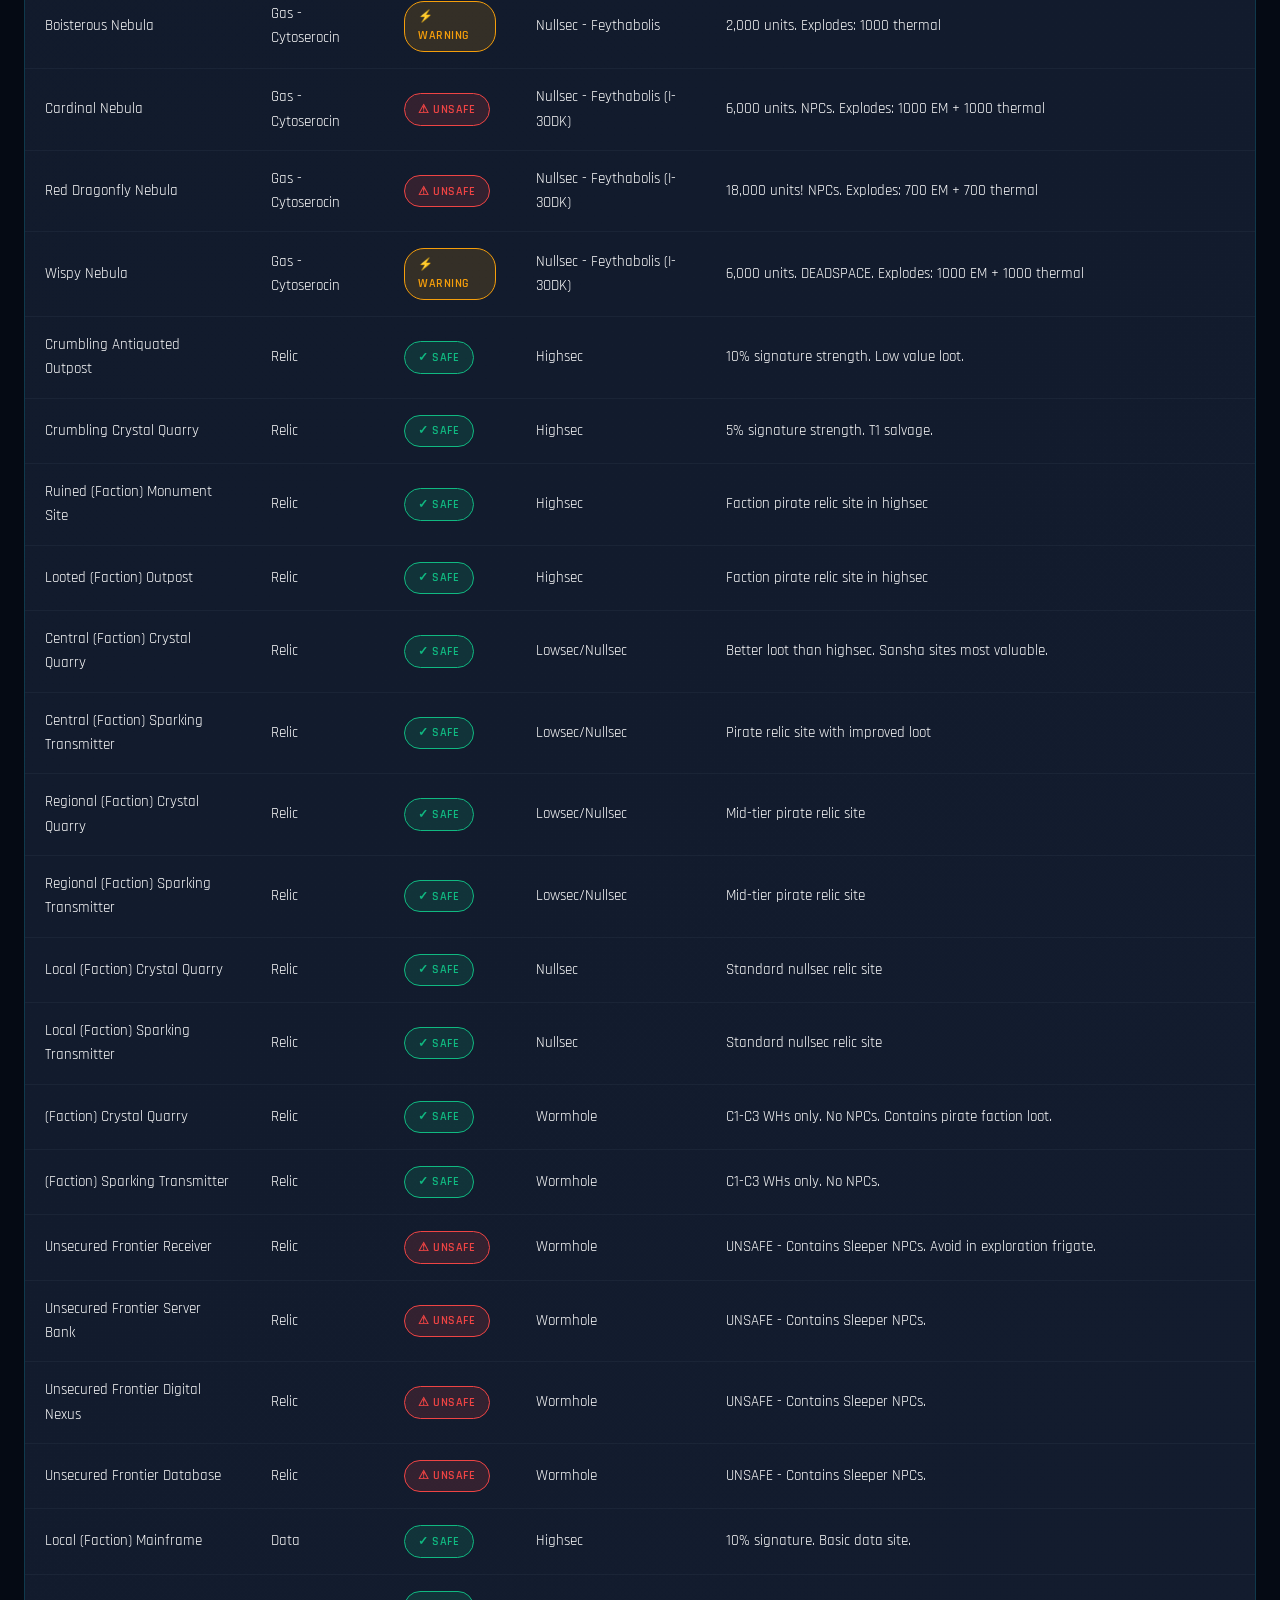
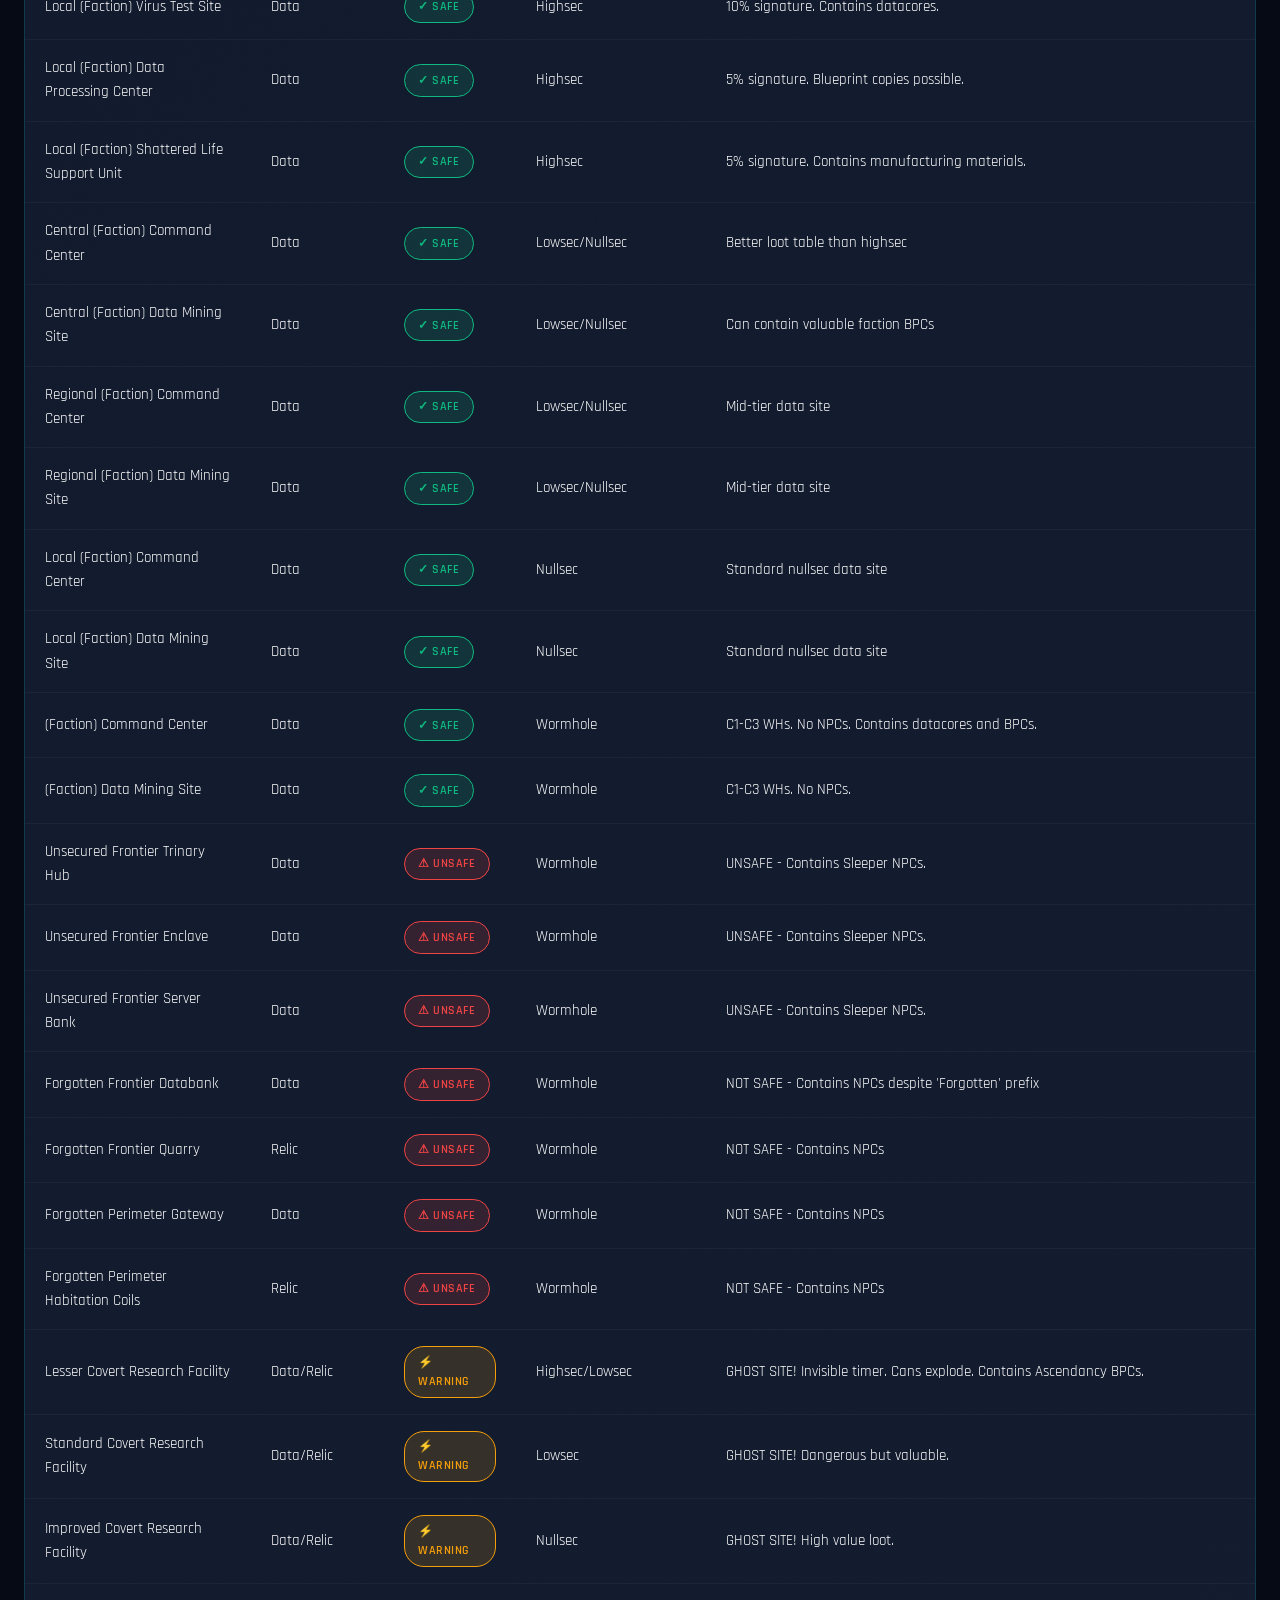
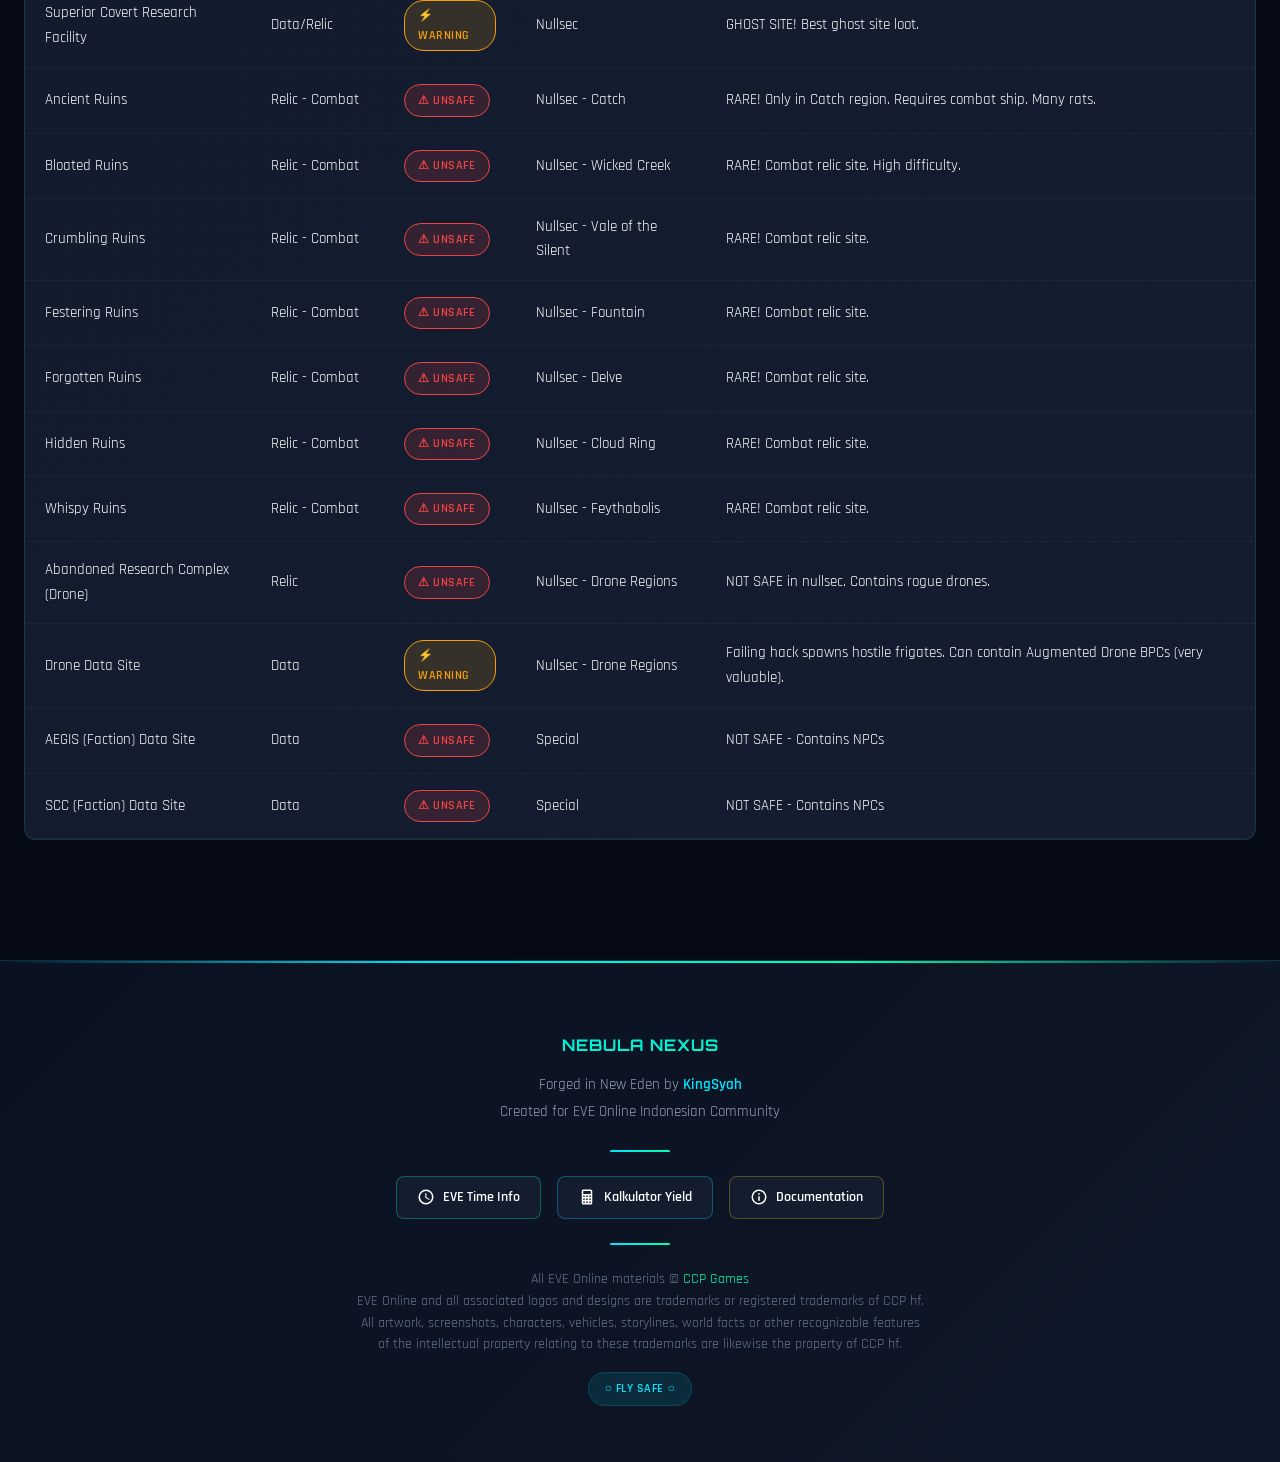
==== commit 33ef58b1: "Update index.html" ====
--- a/index.html
+++ b/index.html
@@ -216,165 +216,244 @@
             background-clip: text;
         }
 
-        /* Search & Filter */
-        .search-filter {
-            background: linear-gradient(135deg, var(--bg-secondary) 0%, var(--bg-card) 100%);
-            padding: 2rem;
-            border-radius: 16px;
-            margin-bottom: 2rem;
+        /* Filter Controls */
+        .filter-section {
+            background: linear-gradient(135deg, var(--bg-card) 0%, var(--bg-elevated) 100%);
+            padding: 1.5rem;
+            border-radius: 12px;
             border: 1px solid var(--border);
-            box-shadow: 0 8px 32px rgba(0, 0, 0, 0.3);
+            margin-bottom: 1.5rem;
+        }
+
+        .filter-section h3 {
+            font-family: 'Orbitron', monospace;
+            font-size: 1rem;
+            margin-bottom: 1rem;
+            color: var(--accent-primary);
+            text-transform: uppercase;
+            letter-spacing: 1px;
         }
 
         .filter-grid {
             display: grid;
-            grid-template-columns: repeat(auto-fit, minmax(220px, 1fr));
+            grid-template-columns: repeat(auto-fit, minmax(200px, 1fr));
             gap: 1rem;
-            margin-bottom: 1.5rem;
-        }
-
-        input, select {
-            width: 100%;
-            padding: 1rem;
-            background: var(--bg-elevated);
+            margin-bottom: 1rem;
+        }
+
+        .filter-group {
+            display: flex;
+            flex-direction: column;
+            gap: 0.5rem;
+        }
+
+        .filter-group label {
+            font-size: 0.75rem;
+            color: var(--text-secondary);
+            text-transform: uppercase;
+            letter-spacing: 0.5px;
+            font-weight: 600;
+        }
+
+        input[type="text"],
+        select {
+            padding: 0.7rem 1rem;
+            background: var(--bg-primary);
             border: 1px solid var(--border);
-            border-radius: 8px;
+            border-radius: 6px;
             color: var(--text-primary);
-            font-size: 1rem;
             font-family: 'Rajdhani', sans-serif;
+            font-size: 0.95rem;
             transition: all 0.3s ease;
         }
 
-        input:focus, select:focus {
+        input[type="text"]:focus,
+        select:focus {
             outline: none;
             border-color: var(--accent-primary);
-            box-shadow: 0 0 0 3px var(--glow);
-        }
-
-        input::placeholder {
-            color: var(--text-muted);
-        }
-
-        /* Filter Chips */
-        .filter-chips {
+            box-shadow: 0 0 15px var(--glow);
+        }
+
+        select option {
+            background: var(--bg-elevated);
+            color: var(--text-primary);
+        }
+
+        /* Quick Filter Chips */
+        .quick-filters {
             display: flex;
             flex-wrap: wrap;
-            gap: 0.75rem;
-            margin-top: 1.5rem;
+            gap: 0.6rem;
         }
 
         .chip {
-            padding: 0.5rem 1.25rem;
-            background: var(--bg-elevated);
+            padding: 0.5rem 1rem;
+            background: var(--bg-primary);
             border: 1px solid var(--border);
-            border-radius: 50px;
-            font-size: 0.875rem;
-            font-weight: 600;
+            border-radius: 20px;
+            color: var(--text-secondary);
             cursor: pointer;
             transition: all 0.3s ease;
+            font-size: 0.85rem;
+            font-weight: 500;
             text-transform: uppercase;
             letter-spacing: 0.5px;
         }
 
-        .chip:hover, .chip.active {
+        .chip:hover {
+            border-color: var(--accent-primary);
+            color: var(--accent-primary);
+            transform: translateY(-2px);
+        }
+
+        .chip.active {
             background: linear-gradient(135deg, var(--accent-primary), var(--accent-secondary));
+            border-color: var(--accent-primary);
             color: var(--bg-primary);
-            border-color: transparent;
-            box-shadow: 0 4px 15px var(--glow);
-            transform: translateY(-2px);
-        }
-
-        /* Table */
+            font-weight: 600;
+        }
+
+        /* Table Styles */
         .table-container {
+            background: linear-gradient(135deg, var(--bg-card) 0%, var(--bg-elevated) 100%);
+            border-radius: 12px;
+            border: 1px solid var(--border);
+            overflow: hidden;
+            margin-bottom: 2rem;
+        }
+
+        .table-header {
+            padding: 1.25rem 1.5rem;
+            background: var(--bg-secondary);
+            border-bottom: 2px solid var(--accent-primary);
+        }
+
+        .table-header h2 {
+            font-family: 'Orbitron', monospace;
+            font-size: 1.35rem;
+            color: var(--accent-primary);
+            text-transform: uppercase;
+            letter-spacing: 1.5px;
+        }
+
+        .table-wrapper {
             overflow-x: auto;
-            background: var(--bg-secondary);
-            border-radius: 16px;
-            border: 1px solid var(--border);
-            box-shadow: 0 8px 32px rgba(0, 0, 0, 0.3);
         }
 
         table {
             width: 100%;
             border-collapse: collapse;
-            min-width: 900px;
         }
 
         thead {
-            background: linear-gradient(135deg, var(--bg-elevated) 0%, var(--bg-card) 100%);
-            position: sticky;
-            top: 0;
+            background: var(--bg-elevated);
         }
 
         th {
-            padding: 1.25rem;
+            padding: 1rem 1.25rem;
             text-align: left;
-            font-weight: 700;
             font-family: 'Orbitron', monospace;
-            color: var(--accent-primary);
-            border-bottom: 2px solid var(--border);
+            font-size: 0.85rem;
+            font-weight: 600;
+            color: var(--text-secondary);
+            text-transform: uppercase;
+            letter-spacing: 0.5px;
+            border-bottom: 1px solid var(--border);
             cursor: pointer;
             user-select: none;
-            white-space: nowrap;
+            transition: all 0.3s ease;
+        }
+
+        th:hover {
+            color: var(--accent-primary);
+            background: rgba(0, 229, 255, 0.05);
+        }
+
+        td {
+            padding: 1rem 1.25rem;
+            border-bottom: 1px solid rgba(100, 116, 139, 0.1);
+            font-size: 0.95rem;
+            color: var(--text-primary);
+        }
+
+        tbody tr {
+            transition: all 0.3s ease;
+        }
+
+        tbody tr:hover {
+            background: rgba(0, 229, 255, 0.05);
+        }
+
+        /* Safety Badges */
+        .badge {
+            display: inline-block;
+            padding: 0.35rem 0.85rem;
+            border-radius: 20px;
+            font-size: 0.75rem;
+            font-weight: 600;
             text-transform: uppercase;
-            letter-spacing: 1px;
-            font-size: 0.875rem;
-            transition: all 0.3s ease;
-        }
-
-        th:hover {
-            background: rgba(0, 229, 255, 0.1);
-            color: var(--accent-secondary);
-        }
-
-        td {
-            padding: 1.25rem;
-            border-bottom: 1px solid var(--border);
-            font-size: 1rem;
-        }
-
-        tr {
-            transition: all 0.3s ease;
-        }
-
-        tr:hover {
-            background: rgba(0, 229, 255, 0.05);
-            box-shadow: inset 0 0 0 1px var(--border-hover);
-        }
-
-        .site-name {
-            font-weight: 600;
-            color: var(--text-primary);
-            font-size: 1.05rem;
-        }
-
-        /* Status Badges */
-        .status-badge {
-            display: inline-block;
-            padding: 0.4rem 1rem;
-            border-radius: 50px;
-            font-size: 0.75rem;
-            font-weight: 700;
-            text-transform: uppercase;
-            letter-spacing: 1px;
-            font-family: 'Orbitron', monospace;
-        }
-
-        .status-safe {
-            background: linear-gradient(135deg, rgba(16, 185, 129, 0.2), rgba(16, 185, 129, 0.3));
+            letter-spacing: 0.5px;
+        }
+
+        .badge-safe {
+            background: rgba(16, 185, 129, 0.15);
             color: var(--safe);
             border: 1px solid var(--safe);
         }
 
-        .status-unsafe {
-            background: linear-gradient(135deg, rgba(239, 68, 68, 0.2), rgba(239, 68, 68, 0.3));
+        .badge-unsafe {
+            background: rgba(239, 68, 68, 0.15);
             color: var(--unsafe);
             border: 1px solid var(--unsafe);
         }
 
-        .status-warning {
-            background: linear-gradient(135deg, rgba(245, 158, 11, 0.2), rgba(245, 158, 11, 0.3));
+        .badge-warning {
+            background: rgba(245, 158, 11, 0.15);
             color: var(--warning);
             border: 1px solid var(--warning);
+        }
+
+        /* Tabs */
+        .tabs {
+            display: flex;
+            gap: 0.5rem;
+            margin-bottom: 1.5rem;
+            flex-wrap: wrap;
+        }
+
+        .tab {
+            padding: 0.8rem 1.75rem;
+            background: var(--bg-card);
+            border: 1px solid var(--border);
+            border-radius: 8px 8px 0 0;
+            color: var(--text-secondary);
+            cursor: pointer;
+            transition: all 0.3s ease;
+            font-family: 'Orbitron', monospace;
+            font-size: 0.9rem;
+            font-weight: 600;
+            text-transform: uppercase;
+            letter-spacing: 0.5px;
+        }
+
+        .tab:hover {
+            color: var(--accent-primary);
+            border-color: var(--border-hover);
+        }
+
+        .tab.active {
+            background: linear-gradient(135deg, var(--accent-primary), var(--accent-secondary));
+            color: var(--bg-primary);
+            border-color: var(--accent-primary);
+            box-shadow: 0 -4px 20px var(--glow);
+        }
+
+        .tab-content {
+            display: none;
+        }
+
+        .tab-content.active {
+            display: block;
         }
 
         /* Modal */
@@ -388,8 +467,9 @@
             background: rgba(0, 0, 0, 0.85);
             backdrop-filter: blur(10px);
             z-index: 1000;
+            align-items: center;
             justify-content: center;
-            align-items: center;
+            padding: 1rem;
         }
 
         .modal.active {
@@ -397,16 +477,15 @@
         }
 
         .modal-content {
-            background: linear-gradient(135deg, var(--bg-secondary), var(--bg-card));
-            padding: 2.5rem;
-            border-radius: 16px;
-            max-width: 700px;
-            width: 90%;
-            max-height: 80vh;
+            background: linear-gradient(135deg, var(--bg-card) 0%, var(--bg-elevated) 100%);
+            border: 2px solid var(--accent-primary);
+            border-radius: 12px;
+            padding: 2rem;
+            max-width: 600px;
+            width: 100%;
+            max-height: 90vh;
             overflow-y: auto;
-            border: 1px solid var(--accent-primary);
             box-shadow: 0 20px 60px rgba(0, 229, 255, 0.3);
-            position: relative;
         }
 
         .modal-header {
@@ -415,37 +494,36 @@
             align-items: center;
             margin-bottom: 1.5rem;
             padding-bottom: 1rem;
-            border-bottom: 1px solid var(--border);
-        }
-
-        .modal-title {
+            border-bottom: 2px solid var(--border);
+        }
+
+        .modal-header h2 {
             font-family: 'Orbitron', monospace;
-            font-size: 1.75rem;
-            font-weight: 700;
-            background: linear-gradient(135deg, var(--accent-primary), var(--accent-secondary));
-            -webkit-background-clip: text;
-            -webkit-text-fill-color: transparent;
-            background-clip: text;
+            color: var(--accent-primary);
+            font-size: 1.5rem;
+            text-transform: uppercase;
+            letter-spacing: 1px;
         }
 
         .close-btn {
             background: none;
             border: none;
             color: var(--text-secondary);
-            font-size: 2rem;
+            font-size: 1.75rem;
             cursor: pointer;
             transition: all 0.3s ease;
-            width: 40px;
-            height: 40px;
+            line-height: 1;
+            padding: 0;
+            width: 32px;
+            height: 32px;
             display: flex;
             align-items: center;
             justify-content: center;
-            border-radius: 50%;
         }
 
         .close-btn:hover {
-            background: rgba(239, 68, 68, 0.2);
-            color: var(--unsafe);
+            color: var(--accent-danger);
+            transform: rotate(90deg);
         }
 
         .modal-body {
@@ -454,10 +532,11 @@
         }
 
         .modal-body h3 {
-            color: var(--accent-primary);
-            margin-top: 1.5rem;
-            margin-bottom: 0.75rem;
+            color: var(--accent-secondary);
+            margin: 1.5rem 0 0.75rem;
             font-family: 'Orbitron', monospace;
+            font-size: 1.1rem;
+            text-transform: uppercase;
         }
 
         .modal-body ul {
@@ -467,278 +546,6 @@
 
         .modal-body li {
             margin-bottom: 0.5rem;
-        }
-
-        /* Tabs */
-        .tabs {
-            display: flex;
-            gap: 1rem;
-            margin-bottom: 2rem;
-            flex-wrap: wrap;
-        }
-
-        .tab-btn {
-            padding: 1rem 2rem;
-            background: var(--bg-elevated);
-            border: 1px solid var(--border);
-            border-radius: 8px;
-            color: var(--text-secondary);
-            cursor: pointer;
-            font-family: 'Orbitron', monospace;
-            font-weight: 600;
-            text-transform: uppercase;
-            letter-spacing: 1px;
-            transition: all 0.3s ease;
-        }
-
-        .tab-btn.active {
-            background: linear-gradient(135deg, var(--accent-primary), var(--accent-secondary));
-            color: var(--bg-primary);
-            border-color: transparent;
-            box-shadow: 0 4px 15px var(--glow);
-        }
-
-        .tab-content {
-            display: none;
-        }
-
-        .tab-content.active {
-            display: block;
-            animation: fadeIn 0.5s ease;
-        }
-
-        @keyframes fadeIn {
-            from { opacity: 0; transform: translateY(10px); }
-            to { opacity: 1; transform: translateY(0); }
-        }
-
-        /* Scrollbar */
-        ::-webkit-scrollbar {
-            width: 12px;
-            height: 12px;
-        }
-
-        ::-webkit-scrollbar-track {
-            background: var(--bg-primary);
-        }
-
-        ::-webkit-scrollbar-thumb {
-            background: linear-gradient(135deg, var(--accent-primary), var(--accent-secondary));
-            border-radius: 6px;
-        }
-
-        ::-webkit-scrollbar-thumb:hover {
-            background: var(--accent-primary);
-        }
-
-        /* Mobile Table Cards */
-        @media (max-width: 768px) {
-            .table-container table {
-                min-width: auto;
-            }
-            
-            /* Hide table headers on mobile */
-            .table-container thead {
-                display: none;
-            }
-            
-            /* Make table rows display as cards */
-            .table-container tbody tr {
-                display: block;
-                margin-bottom: 1rem;
-                border: 1px solid var(--border);
-                border-radius: 12px;
-                padding: 1rem;
-                background: linear-gradient(135deg, var(--bg-card), var(--bg-elevated));
-            }
-            
-            .table-container tbody tr:hover {
-                box-shadow: 0 4px 20px rgba(0, 229, 255, 0.15);
-            }
-            
-            /* Make table cells display as rows */
-            .table-container tbody td {
-                display: flex;
-                justify-content: space-between;
-                align-items: center;
-                padding: 0.75rem 0;
-                border-bottom: 1px solid rgba(255, 255, 255, 0.05);
-                text-align: right;
-            }
-            
-            .table-container tbody td:last-child {
-                border-bottom: none;
-            }
-            
-            /* Add labels before content */
-            .table-container tbody td::before {
-                content: attr(data-label);
-                font-weight: 700;
-                font-family: 'Orbitron', monospace;
-                color: var(--accent-primary);
-                font-size: 0.75rem;
-                text-transform: uppercase;
-                letter-spacing: 0.5px;
-                text-align: left;
-                flex-shrink: 0;
-                margin-right: 1rem;
-            }
-            
-            /* Adjust site name on mobile */
-            .site-name {
-                font-size: 0.95rem;
-                text-align: right;
-                flex: 1;
-            }
-            
-            /* Make badges and content wrap properly */
-            .table-container tbody td > * {
-                text-align: right;
-            }
-        }
-
-        /* Footer */
-        footer {
-            margin-top: 4rem;
-            padding: 3rem 0 2rem;
-            background: linear-gradient(135deg, var(--bg-secondary) 0%, var(--bg-card) 100%);
-            border-top: 1px solid var(--border);
-            position: relative;
-        }
-
-        footer::before {
-            content: '';
-            position: absolute;
-            top: 0;
-            left: 0;
-            width: 100%;
-            height: 2px;
-            background: linear-gradient(90deg, transparent, var(--accent-primary), var(--accent-secondary), transparent);
-        }
-
-        .footer-content {
-            text-align: center;
-            max-width: 1200px;
-            margin: 0 auto;
-            padding: 0 1.5rem;
-        }
-
-        .footer-title {
-            font-family: 'Orbitron', monospace;
-            font-size: 1rem;
-            font-weight: 700;
-            background: linear-gradient(135deg, var(--accent-primary), var(--accent-secondary));
-            -webkit-background-clip: text;
-            -webkit-text-fill-color: transparent;
-            background-clip: text;
-            letter-spacing: 1px;
-            margin-bottom: 0.75rem;
-            text-transform: uppercase;
-        }
-
-        .footer-creator {
-            color: var(--text-secondary);
-            font-size: 0.95rem;
-            margin-bottom: 1.5rem;
-            line-height: 1.8;
-        }
-
-        .footer-creator strong {
-            color: var(--accent-primary);
-            font-weight: 600;
-        }
-
-        .footer-divider {
-            width: 60px;
-            height: 2px;
-            background: linear-gradient(90deg, var(--accent-primary), var(--accent-secondary));
-            margin: 1.5rem auto;
-            border-radius: 2px;
-        }
-
-        .footer-legal {
-            color: var(--text-muted);
-            font-size: 0.85rem;
-            line-height: 1.6;
-            max-width: 800px;
-            margin: 0 auto;
-        }
-
-        .footer-legal a {
-            color: var(--accent-secondary);
-            text-decoration: none;
-            transition: all 0.3s ease;
-            border-bottom: 1px solid transparent;
-        }
-
-        .footer-legal a:hover {
-            color: var(--accent-primary);
-            border-bottom-color: var(--accent-primary);
-        }
-
-        .footer-badge {
-            display: inline-block;
-            padding: 0.4rem 1rem;
-            background: rgba(0, 229, 255, 0.1);
-            border: 1px solid var(--border);
-            border-radius: 50px;
-            font-size: 0.75rem;
-            font-weight: 600;
-            color: var(--accent-primary);
-            text-transform: uppercase;
-            letter-spacing: 0.5px;
-            margin-top: 1rem;
-            transition: all 0.3s ease;
-        }
-
-        .footer-badge:hover {
-            background: rgba(0, 229, 255, 0.2);
-            border-color: var(--accent-primary);
-            box-shadow: 0 0 15px var(--glow);
-        }
-
-        /* Tooltips */
-        .tooltip {
-            position: relative;
-            display: inline-block;
-        }
-
-        .tooltip .tooltiptext {
-            visibility: hidden;
-            width: 200px;
-            background: linear-gradient(135deg, var(--bg-elevated), var(--bg-card));
-            color: var(--text-primary);
-            text-align: center;
-            border-radius: 8px;
-            padding: 0.75rem;
-            position: absolute;
-            z-index: 1000;
-            bottom: 125%;
-            left: 50%;
-            margin-left: -100px;
-            opacity: 0;
-            transition: opacity 0.3s, transform 0.3s;
-            border: 1px solid var(--border);
-            font-size: 0.85rem;
-            box-shadow: 0 8px 24px rgba(0, 0, 0, 0.4);
-            transform: translateY(10px);
-        }
-
-        .tooltip .tooltiptext::after {
-            content: "";
-            position: absolute;
-            top: 100%;
-            left: 50%;
-            margin-left: -5px;
-            border-width: 5px;
-            border-style: solid;
-            border-color: var(--bg-elevated) transparent transparent transparent;
-        }
-
-        .tooltip:hover .tooltiptext {
-            visibility: visible;
-            opacity: 1;
-            transform: translateY(0);
         }
 
         /* Icon Links */
@@ -826,13 +633,108 @@
             box-shadow: 0 0 20px var(--glow);
         }
 
+        /* Footer */
+        footer {
+            margin-top: 4rem;
+            padding: 3rem 0 2rem;
+            background: linear-gradient(135deg, var(--bg-secondary) 0%, var(--bg-card) 100%);
+            border-top: 1px solid var(--border);
+            position: relative;
+        }
+
+        footer::before {
+            content: '';
+            position: absolute;
+            top: 0;
+            left: 0;
+            width: 100%;
+            height: 2px;
+            background: linear-gradient(90deg, transparent, var(--accent-primary), var(--accent-secondary), transparent);
+        }
+
+        .footer-content {
+            text-align: center;
+            max-width: 1200px;
+            margin: 0 auto;
+            padding: 0 1.5rem;
+        }
+
+        .footer-title {
+            font-family: 'Orbitron', monospace;
+            font-size: 1rem;
+            font-weight: 700;
+            background: linear-gradient(135deg, var(--accent-primary), var(--accent-secondary));
+            -webkit-background-clip: text;
+            -webkit-text-fill-color: transparent;
+            background-clip: text;
+            letter-spacing: 1px;
+            margin-bottom: 0.75rem;
+            text-transform: uppercase;
+        }
+
+        .footer-creator {
+            color: var(--text-secondary);
+            font-size: 0.95rem;
+            margin-bottom: 1.5rem;
+            line-height: 1.8;
+        }
+
+        .footer-creator strong {
+            color: var(--accent-primary);
+            font-weight: 600;
+        }
+
+        .footer-divider {
+            width: 60px;
+            height: 2px;
+            background: linear-gradient(90deg, var(--accent-primary), var(--accent-secondary));
+            margin: 1.5rem auto;
+            border-radius: 2px;
+        }
+
+        .footer-legal {
+            color: var(--text-muted);
+            font-size: 0.85rem;
+            line-height: 1.6;
+            max-width: 800px;
+            margin: 0 auto;
+        }
+
+        .footer-legal a {
+            color: var(--accent-secondary);
+            text-decoration: none;
+            transition: all 0.3s ease;
+            border-bottom: 1px solid transparent;
+        }
+
+        .footer-legal a:hover {
+            color: var(--accent-primary);
+            border-bottom-color: var(--accent-primary);
+        }
+
+        .footer-badge {
+            display: inline-block;
+            padding: 0.4rem 1rem;
+            background: rgba(0, 229, 255, 0.1);
+            border: 1px solid var(--border);
+            border-radius: 50px;
+            font-size: 0.75rem;
+            font-weight: 600;
+            color: var(--accent-primary);
+            text-transform: uppercase;
+            letter-spacing: 0.5px;
+            margin-top: 1rem;
+            transition: all 0.3s ease;
+        }
+
+        .footer-badge:hover {
+            background: rgba(0, 229, 255, 0.2);
+            border-color: var(--accent-primary);
+            box-shadow: 0 0 15px var(--glow);
+        }
+
         /* Responsive */
         @media (max-width: 768px) {
-            .header-content {
-                flex-direction: column;
-                align-items: flex-start;
-            }
-
             .stats-grid {
                 grid-template-columns: repeat(2, 1fr);
             }
@@ -841,772 +743,808 @@
                 grid-template-columns: 1fr;
             }
 
-            .tabs {
-                flex-direction: column;
+            th, td {
+                padding: 0.75rem 0.85rem;
+                font-size: 0.85rem;
             }
 
-            .tab-btn {
-                width: 100%;
-            }
-            
-            h1 {
-                font-size: 1.5rem;
-            }
-            
-            .stat-value {
-                font-size: 1.5rem;
-            }
-            
             footer {
                 padding: 2rem 0 1.5rem;
-                margin-top: 3rem;
             }
-            
+
             .footer-title {
-                font-size: 0.9rem;
+                font-size: 0.95rem;
             }
-            
+
             .footer-creator {
-                font-size: 0.875rem;
+                font-size: 0.85rem;
             }
-            
+
             .footer-legal {
                 font-size: 0.8rem;
             }
         }
-        
-        @media (max-width: 480px) {
-            .stats-grid {
-                grid-template-columns: 1fr;
-            }
-            
-            .stat-card {
-                padding: 1rem 1.25rem;
-            }
-            
-            .footer-title {
-                font-size: 0.85rem;
-            }
-            
-            .icon-links {
-                flex-direction: column;
-                gap: 0.75rem;
-            }
-            
-            .icon-link {
-                width: 100%;
-                justify-content: center;
-            }
+
+        /* Scrollbar */
+        ::-webkit-scrollbar {
+            width: 10px;
+            height: 10px;
+        }
+
+        ::-webkit-scrollbar-track {
+            background: var(--bg-primary);
+        }
+
+        ::-webkit-scrollbar-thumb {
+            background: var(--accent-primary);
+            border-radius: 5px;
+        }
+
+        ::-webkit-scrollbar-thumb:hover {
+            background: var(--accent-secondary);
         }
     </style>
 </head>
 <body>
+    <!-- Header -->
     <header>
         <div class="container">
             <div class="header-content">
                 <h1>NEBULA <span>NEXUS</span></h1>
                 <div class="nav-links">
-                    <div class="tooltip">
-                        <button class="btn" onclick="window.open('https://www.notion.so/1df557b9175680fe88d8f506c43e6dc8', '_blank')">
-                            <svg style="width: 16px; height: 16px; vertical-align: middle; margin-right: 4px;" viewBox="0 0 24 24" fill="currentColor">
-                                <path d="M12,2A10,10 0 0,1 22,12A10,10 0 0,1 12,22A10,10 0 0,1 2,12A10,10 0 0,1 12,2M12,4A8,8 0 0,0 4,12A8,8 0 0,0 12,20A8,8 0 0,0 20,12A8,8 0 0,0 12,4M11,16.5L6.5,12L7.91,10.59L11,13.67L16.59,8.09L18,9.5L11,16.5Z"/>
-                            </svg>
-                            ABOUT
-                        </button>
-                        <span class="tooltiptext">Project documentation, guides, and development roadmap</span>
-                    </div>
-                    <button class="btn" onclick="showModal('info')">INFO</button>
-                    <button class="btn" onclick="showModal('tips')">TIPS</button>
+                    <button class="btn" onclick="showModal('about')">About</button>
+                    <button class="btn" onclick="showModal('guide')">Guide</button>
+                    <a href="https://www.notion.so/1df557b9175680fe88d8f506c43e6dc8" target="_blank" class="btn">💀 Danger!!</a>
                 </div>
             </div>
         </div>
     </header>
 
     <div class="container">
-        <!-- Stats -->
-        <div class="stats-grid">
+        <!-- Stats Overview -->
+        <div class="stats-grid" id="statsGrid">
             <div class="stat-card">
                 <div class="stat-label">Total Sites</div>
                 <div class="stat-value" id="totalSites">0</div>
             </div>
             <div class="stat-card">
+                <div class="stat-label">Exploration</div>
+                <div class="stat-value" id="explorationSites">0</div>
+            </div>
+            <div class="stat-card">
+                <div class="stat-label">Combat</div>
+                <div class="stat-value" id="combatSites">0</div>
+            </div>
+            <div class="stat-card">
                 <div class="stat-label">Safe Sites</div>
                 <div class="stat-value" id="safeSites">0</div>
             </div>
-            <div class="stat-card">
-                <div class="stat-label">Unsafe Sites</div>
-                <div class="stat-value" id="unsafeSites">0</div>
+        </div>
+
+        <!-- Tabs -->
+        <div class="tabs">
+            <div class="tab active" onclick="switchTab('exploration')">Exploration Sites</div>
+            <div class="tab" onclick="switchTab('combat')">Combat Anomalies</div>
+        </div>
+
+        <!-- Exploration Tab -->
+        <div id="explorationTab" class="tab-content active">
+            <!-- Filters -->
+            <div class="filter-section">
+                <h3>🔍 Filters</h3>
+                <div class="filter-grid">
+                    <div class="filter-group">
+                        <label>Search</label>
+                        <input type="text" id="searchInput" placeholder="Search sites...">
+                    </div>
+                    <div class="filter-group">
+                        <label>Safety</label>
+                        <select id="safetyFilter">
+                            <option value="">All</option>
+                            <option value="safe">Safe</option>
+                            <option value="unsafe">Unsafe</option>
+                            <option value="warning">Warning</option>
+                        </select>
+                    </div>
+                    <div class="filter-group">
+                        <label>Type</label>
+                        <select id="typeFilter">
+                            <option value="">All Types</option>
+                            <option value="gas">Gas</option>
+                            <option value="relic">Relic</option>
+                            <option value="data">Data</option>
+                        </select>
+                    </div>
+                    <div class="filter-group">
+                        <label>Region</label>
+                        <select id="regionFilter">
+                            <option value="">All Regions</option>
+                            <option value="highsec">Highsec</option>
+                            <option value="lowsec">Lowsec</option>
+                            <option value="nullsec">Nullsec</option>
+                            <option value="wormhole">Wormhole</option>
+                        </select>
+                    </div>
+                    <div class="filter-group">
+                        <label>Gas Type</label>
+                        <select id="gasFilter">
+                            <option value="">All Gas</option>
+                            <option value="mykoserocin">Mykoserocin</option>
+                            <option value="cytoserocin">Cytoserocin</option>
+                            <option value="fullerite">Fullerite</option>
+                        </select>
+                    </div>
+                </div>
+                <div class="quick-filters">
+                    <div class="chip" onclick="quickFilter('safe')">✓ Safe Sites</div>
+                    <div class="chip" onclick="quickFilter('gas')">⛽ Gas Sites</div>
+                    <div class="chip" onclick="quickFilter('relic')">🏺 Relic Sites</div>
+                    <div class="chip" onclick="quickFilter('data')">💾 Data Sites</div>
+                    <div class="chip" onclick="quickFilter('wormhole')">🌀 Wormhole</div>
+                    <div class="chip" onclick="quickFilter('mykoserocin')">Mykoserocin</div>
+                    <div class="chip" onclick="quickFilter('fullerite')">Fullerite</div>
+                </div>
             </div>
-            <div class="stat-card">
-                <div class="stat-label">Combat Anomalies</div>
-                <div class="stat-value" id="combatSites">0</div>
+
+            <!-- Table -->
+            <div class="table-container">
+                <div class="table-header">
+                    <h2>Exploration Sites Database</h2>
+                </div>
+                <div class="table-wrapper">
+                    <table>
+                        <thead>
+                            <tr>
+                                <th onclick="sortTable(0)">Site Name ▼</th>
+                                <th onclick="sortTable(1)">Type ▼</th>
+                                <th onclick="sortTable(2)">Safety ▼</th>
+                                <th onclick="sortTable(3)">Region ▼</th>
+                                <th onclick="sortTable(4)">Notes ▼</th>
+                            </tr>
+                        </thead>
+                        <tbody id="explorationTableBody">
+                            <!-- Populated by JavaScript -->
+                        </tbody>
+                    </table>
+                </div>
             </div>
         </div>
 
-        <!-- Tabs -->
-        <div class="tabs">
-            <button class="tab-btn active" onclick="switchTab('exploration')">EXPLORATION</button>
-            <button class="tab-btn" onclick="switchTab('combat')">COMBAT ANOMALIES</button>
-        </div>
-
-        <!-- Exploration Tab -->
-        <div id="exploration-tab" class="tab-content active">
-            <!-- Search & Filter -->
-            <div class="search-filter">
+        <!-- Combat Tab -->
+        <div id="combatTab" class="tab-content">
+            <!-- Combat Filters -->
+            <div class="filter-section">
+                <h3>🔍 Filters</h3>
                 <div class="filter-grid">
-                    <input type="text" id="searchInput" placeholder="Search sites...">
-                    <select id="safetyFilter">
-                        <option value="">All Safety Levels</option>
-                        <option value="safe">Safe</option>
-                        <option value="unsafe">Unsafe</option>
-                    </select>
-                    <select id="typeFilter">
-                        <option value="">All Types</option>
-                        <option value="gas">Gas</option>
-                        <option value="relic">Relic</option>
-                        <option value="data">Data</option>
-                        <option value="wormhole">Wormhole</option>
-                    </select>
-                    <select id="regionFilter">
-                        <option value="">All Regions</option>
-                        <option value="high-sec">High-Sec</option>
-                        <option value="low-sec">Low-Sec</option>
-                        <option value="null-sec">Null-Sec</option>
-                        <option value="wormhole">Wormhole</option>
-                    </select>
-                    <select id="gasFilter">
-                        <option value="">All Gas Types</option>
-                        <option value="mykoserocin">Mykoserocin</option>
-                        <option value="fullerite">Fullerite</option>
-                        <option value="cytoserocin">Cytoserocin</option>
-                    </select>
+                    <div class="filter-group">
+                        <label>Search</label>
+                        <input type="text" id="combatSearchInput" placeholder="Search combat sites...">
+                    </div>
+                    <div class="filter-group">
+                        <label>Faction</label>
+                        <select id="combatFactionFilter">
+                            <option value="">All Factions</option>
+                            <option value="angel">Angel Cartel</option>
+                            <option value="blood">Blood Raiders</option>
+                            <option value="guristas">Guristas</option>
+                            <option value="sansha">Sansha's Nation</option>
+                            <option value="serpentis">Serpentis</option>
+                            <option value="rogue">Rogue Drones</option>
+                        </select>
+                    </div>
+                    <div class="filter-group">
+                        <label>Security</label>
+                        <select id="combatSecFilter">
+                            <option value="">All Security</option>
+                            <option value="high">Highsec</option>
+                            <option value="low">Lowsec</option>
+                            <option value="null">Nullsec</option>
+                        </select>
+                    </div>
+                    <div class="filter-group">
+                        <label>Difficulty</label>
+                        <select id="combatDifficultyFilter">
+                            <option value="">All Difficulty</option>
+                            <option value="1">Easy (1)</option>
+                            <option value="2-4">Medium (2-4)</option>
+                            <option value="5-7">Hard (5-7)</option>
+                            <option value="8-10">Very Hard (8-10)</option>
+                        </select>
+                    </div>
                 </div>
-
-                <div class="filter-chips">
-                    <div class="chip" onclick="quickFilter('safe')">SAFE SITES</div>
-                    <div class="chip" onclick="quickFilter('gas')">GAS SITES</div>
-                    <div class="chip" onclick="quickFilter('relic')">RELIC</div>
-                    <div class="chip" onclick="quickFilter('data')">DATA</div>
-                    <div class="chip" onclick="quickFilter('wormhole')">WORMHOLE</div>
-                    <div class="chip" onclick="quickFilter('mykoserocin')">MYKOSEROCIN</div>
-                    <div class="chip" onclick="quickFilter('fullerite')">FULLERITE</div>
+                <div class="quick-filters">
+                    <div class="chip" onclick="combatQuickFilter('angel')">Angel Cartel</div>
+                    <div class="chip" onclick="combatQuickFilter('blood')">Blood Raiders</div>
+                    <div class="chip" onclick="combatQuickFilter('guristas')">Guristas</div>
+                    <div class="chip" onclick="combatQuickFilter('sansha')">Sansha</div>
+                    <div class="chip" onclick="combatQuickFilter('serpentis')">Serpentis</div>
+                    <div class="chip" onclick="combatQuickFilter('rogue')">Rogue Drones</div>
+                    <div class="chip" onclick="combatQuickFilter('highsec')">Highsec Only</div>
                 </div>
             </div>
 
-            <!-- Table -->
-            <div class="table-container">
-                <table>
-                    <thead>
-                        <tr>
-                            <th onclick="sortTable(0)">SITE NAME ▼</th>
-                            <th onclick="sortTable(1)">TYPE ▼</th>
-                            <th onclick="sortTable(2)">SAFETY ▼</th>
-                            <th onclick="sortTable(3)">REGION ▼</th>
-                            <th onclick="sortTable(4)">NOTES ▼</th>
-                        </tr>
-                    </thead>
-                    <tbody id="tableBody">
-                        <!-- Data will be populated by JavaScript -->
-                    </tbody>
-                </table>
-            </div>
-        </div>
-
-        <!-- Combat Tab -->
-        <div id="combat-tab" class="tab-content">
-            <!-- Combat Search & Filter -->
-            <div class="search-filter">
-                <div class="filter-grid">
-                    <input type="text" id="combatSearchInput" placeholder="Search combat sites...">
-                    <select id="combatFactionFilter">
-                        <option value="">All Factions</option>
-                        <option value="angel">Angel Cartel</option>
-                        <option value="blood">Blood Raiders</option>
-                        <option value="guristas">Guristas</option>
-                        <option value="sansha">Sansha's Nation</option>
-                        <option value="serpentis">Serpentis</option>
-                        <option value="rogue">Rogue Drones</option>
-                    </select>
-                    <select id="combatSecFilter">
-                        <option value="">All Security</option>
-                        <option value="high">High-Sec</option>
-                        <option value="low">Low-Sec</option>
-                        <option value="null">Null-Sec</option>
-                    </select>
-                    <select id="combatDifficultyFilter">
-                        <option value="">All Difficulties</option>
-                        <option value="1">Tier 1 (Easiest)</option>
-                        <option value="2-4">Tier 2-4</option>
-                        <option value="5-7">Tier 5-7</option>
-                        <option value="8-10">Tier 8-10 (Hardest)</option>
-                    </select>
-                </div>
-
-                <div class="filter-chips">
-                    <div class="chip" onclick="combatQuickFilter('angel')">ANGEL CARTEL</div>
-                    <div class="chip" onclick="combatQuickFilter('blood')">BLOOD RAIDERS</div>
-                    <div class="chip" onclick="combatQuickFilter('guristas')">GURISTAS</div>
-                    <div class="chip" onclick="combatQuickFilter('sansha')">SANSHA</div>
-                    <div class="chip" onclick="combatQuickFilter('serpentis')">SERPENTIS</div>
-                    <div class="chip" onclick="combatQuickFilter('rogue')">ROGUE DRONES</div>
-                    <div class="chip" onclick="combatQuickFilter('highsec')">HIGH-SEC</div>
-                </div>
-            </div>
-
             <!-- Combat Table -->
             <div class="table-container">
-                <table>
-                    <thead>
-                        <tr>
-                            <th onclick="sortCombatTable(0)">SITE NAME ▼</th>
-                            <th onclick="sortCombatTable(1)">FACTION ▼</th>
-                            <th onclick="sortCombatTable(2)">DIFFICULTY ▼</th>
-                            <th onclick="sortCombatTable(3)">SECURITY ▼</th>
-                            <th onclick="sortCombatTable(4)">ESCALATION ▼</th>
-                            <th onclick="sortCombatTable(5)">NOTES ▼</th>
-                        </tr>
-                    </thead>
-                    <tbody id="combatTableBody">
-                        <!-- Combat data will be populated by JavaScript -->
-                    </tbody>
-                </table>
+                <div class="table-header">
+                    <h2>Combat Anomalies Database</h2>
+                </div>
+                <div class="table-wrapper">
+                    <table>
+                        <thead>
+                            <tr>
+                                <th onclick="sortCombatTable(0)">Anomaly Name ▼</th>
+                                <th onclick="sortCombatTable(1)">Faction ▼</th>
+                                <th onclick="sortCombatTable(2)">Difficulty ▼</th>
+                                <th onclick="sortCombatTable(3)">Security ▼</th>
+                                <th onclick="sortCombatTable(4)">Escalation ▼</th>
+                                <th onclick="sortCombatTable(5)">Notes ▼</th>
+                            </tr>
+                        </thead>
+                        <tbody id="combatTableBody">
+                            <!-- Populated by JavaScript -->
+                        </tbody>
+                    </table>
+                </div>
             </div>
         </div>
     </div>
 
     <!-- Footer -->
     <footer>
-        <div class="footer-content">
-            <div class="footer-title">Nebula Nexus</div>
-            <div class="footer-creator">
-                Forged in New Eden by <strong>KingSyah</strong><br>
-                Created for EVE Online Indonesian Community
+        <div class="container">
+            <div class="footer-content">
+                <div class="footer-title">Nebula Nexus</div>
+                <div class="footer-creator">
+                    Forged in New Eden by <strong>KingSyah</strong><br>
+                    Created for EVE Online Indonesian Community
+                </div>
+                
+                <div class="footer-divider"></div>
+                
+                <div class="icon-links">
+                    <a href="https://kingsyah.github.io/evetimeinfo/" target="_blank" rel="noopener" class="icon-link icon-link-time">
+                        <svg viewBox="0 0 24 24">
+                            <path d="M12,20A8,8 0 0,0 20,12A8,8 0 0,0 12,4A8,8 0 0,0 4,12A8,8 0 0,0 12,20M12,2A10,10 0 0,1 22,12A10,10 0 0,1 12,22C6.47,22 2,17.5 2,12A10,10 0 0,1 12,2M12.5,7V12.25L17,14.92L16.25,16.15L11,13V7H12.5Z"/>
+                        </svg>
+                        EVE Time Info
+                    </a>
+                    <a href="https://kingsyah.github.io/KalkulatorYield/" target="_blank" rel="noopener" class="icon-link icon-link-calc">
+                        <svg viewBox="0 0 24 24">
+                            <path d="M7,2H17A2,2 0 0,1 19,4V20A2,2 0 0,1 17,22H7A2,2 0 0,1 5,20V4A2,2 0 0,1 7,2M7,4V8H17V4H7M7,10V12H9V10H7M11,10V12H13V10H11M15,10V12H17V10H15M7,14V16H9V14H7M11,14V16H13V14H11M15,14V16H17V14H15M7,18V20H9V18H7M11,18V20H13V18H11M15,18V20H17V18H15Z"/>
+                        </svg>
+                        Kalkulator Yield
+                    </a>
+                    <a href="https://www.notion.so/1df557b9175680fe88d8f506c43e6dc8" target="_blank" rel="noopener" class="icon-link icon-link-about">
+                        <svg viewBox="0 0 24 24">
+                            <path d="M11,9H13V7H11M12,20C7.59,20 4,16.41 4,12C4,7.59 7.59,4 12,4C16.41,4 20,7.59 20,12C20,16.41 16.41,20 12,20M12,2A10,10 0 0,0 2,12A10,10 0 0,0 12,22A10,10 0 0,0 22,12A10,10 0 0,0 12,2M11,17H13V11H11V17Z"/>
+                        </svg>
+                        Documentation
+                    </a>
+                </div>
+                
+                <div class="footer-divider"></div>
+                
+                <div class="footer-legal">
+                    All EVE Online materials © <a href="https://www.ccpgames.com/" target="_blank" rel="noopener">CCP Games</a><br>
+                    EVE Online and all associated logos and designs are trademarks or registered trademarks of CCP hf.<br>
+                    All artwork, screenshots, characters, vehicles, storylines, world facts or other recognizable features<br>
+                    of the intellectual property relating to these trademarks are likewise the property of CCP hf.
+                </div>
+                
+                <div class="footer-badge">○ Fly Safe ○</div>
             </div>
-            
-            <div class="footer-divider"></div>
-            
-            <div class="icon-links">
-                <a href="https://kingsyah.github.io/evetimeinfo/" target="_blank" rel="noopener" class="icon-link icon-link-time">
-                    <svg viewBox="0 0 24 24">
-                        <path d="M12,20A8,8 0 0,0 20,12A8,8 0 0,0 12,4A8,8 0 0,0 4,12A8,8 0 0,0 12,20M12,2A10,10 0 0,1 22,12A10,10 0 0,1 12,22C6.47,22 2,17.5 2,12A10,10 0 0,1 12,2M12.5,7V12.25L17,14.92L16.25,16.15L11,13V7H12.5Z"/>
-                    </svg>
-                    EVE Time Info
-                </a>
-                <a href="https://kingsyah.github.io/KalkulatorYield/" target="_blank" rel="noopener" class="icon-link icon-link-calc">
-                    <svg viewBox="0 0 24 24">
-                        <path d="M7,2H17A2,2 0 0,1 19,4V20A2,2 0 0,1 17,22H7A2,2 0 0,1 5,20V4A2,2 0 0,1 7,2M7,4V8H17V4H7M7,10V12H9V10H7M11,10V12H13V10H11M15,10V12H17V10H15M7,14V16H9V14H7M11,14V16H13V14H11M15,14V16H17V14H15M7,18V20H9V18H7M11,18V20H13V18H11M15,18V20H17V18H15Z"/>
-                    </svg>
-                    Kalkulator Yield
-                </a>
-                <a href="https://www.notion.so/1df557b9175680fe88d8f506c43e6dc8" target="_blank" rel="noopener" class="icon-link icon-link-about">
-                    <svg viewBox="0 0 24 24">
-                        <path d="M11,9H13V7H11M12,20C7.59,20 4,16.41 4,12C4,7.59 7.59,4 12,4C16.41,4 20,7.59 20,12C20,16.41 16.41,20 12,20M12,2A10,10 0 0,0 2,12A10,10 0 0,0 12,22A10,10 0 0,0 22,12A10,10 0 0,0 12,2M11,17H13V11H11V17Z"/>
-                    </svg>
-                    Documentation
-                </a>
-            </div>
-            
-            <div class="footer-divider"></div>
-            
-            <div class="footer-legal">
-                All EVE Online materials © <a href="https://www.ccpgames.com/" target="_blank" rel="noopener">CCP Games</a><br>
-                EVE Online and all associated logos and designs are trademarks or registered trademarks of CCP hf.<br>
-                All artwork, screenshots, characters, vehicles, storylines, world facts or other recognizable features<br>
-                of the intellectual property relating to these trademarks are likewise the property of CCP hf.
-            </div>
-            
-            <div class="footer-badge">○ Fly Safe ○</div>
         </div>
     </footer>
 
-    <!-- Info Modal -->
-    <div id="infoModal" class="modal">
+    <!-- Modals -->
+    <div id="aboutModal" class="modal">
         <div class="modal-content">
             <div class="modal-header">
-                <h2 class="modal-title">NEBULA NEXUS INFO</h2>
-                <button class="close-btn" onclick="closeModal('info')">×</button>
+                <h2>About Nebula Nexus</h2>
+                <button class="close-btn" onclick="closeModal('about')">×</button>
             </div>
             <div class="modal-body">
-                <p>Welcome to NEBULA NEXUS - your comprehensive database for EVE Online exploration and combat sites.</p>
+                <p>Nebula Nexus is a comprehensive database for EVE Online exploration and combat sites. This tool helps capsuleers quickly find and filter sites based on safety, type, region, and difficulty.</p>
                 
-                <h3>EXPLORATION SITES</h3>
+                <h3>Data Sources</h3>
                 <ul>
-                    <li><strong>Gas Sites:</strong> Harvest valuable gas clouds for industry and boosters</li>
-                    <li><strong>Relic Sites:</strong> Hack containers for salvage and rare items</li>
-                    <li><strong>Data Sites:</strong> Hack data nodes for blueprints and materials</li>
-                    <li><strong>Safe Sites:</strong> No NPCs on grid - safe to hack</li>
-                    <li><strong>Unsafe Sites:</strong> NPCs present - combat required</li>
+                    <li>EVE University Wiki - Gas Cloud Harvesting</li>
+                    <li>EVE University Wiki - Relic and Data Sites</li>
+                    <li>EVE University Wiki - Combat Sites & Anomalies</li>
                 </ul>
 
-                <h3>COMBAT ANOMALIES</h3>
+                <h3>Features</h3>
                 <ul>
-                    <li><strong>Anomalies:</strong> Appear automatically in probe scanner</li>
-                    <li><strong>Difficulty Tiers:</strong> From 1 (easiest) to 10 (hardest)</li>
-                    <li><strong>Faction Sites:</strong> Different pirate factions per region</li>
-                    <li><strong>Escalations:</strong> Some sites can escalate to DED complexes</li>
-                    <li><strong>Commander Spawns:</strong> Rare faction spawns with valuable loot</li>
+                    <li>Comprehensive exploration sites database</li>
+                    <li>Complete combat anomalies listing</li>
+                    <li>Advanced filtering system</li>
+                    <li>Safety indicators for all sites</li>
+                    <li>Quick filter chips for common searches</li>
                 </ul>
 
-                <h3>DATA SOURCE</h3>
-                <p>Information compiled from EVE University Wiki and player community data.</p>
+                <h3>Disclaimer</h3>
+                <p>This is a fan-made tool and is not affiliated with CCP Games. All EVE Online content and materials are property of CCP Games.</p>
             </div>
         </div>
     </div>
 
-    <!-- Tips Modal -->
-    <div id="tipsModal" class="modal">
+    <div id="guideModal" class="modal">
         <div class="modal-content">
             <div class="modal-header">
-                <h2 class="modal-title">EXPLORATION TIPS</h2>
-                <button class="close-btn" onclick="closeModal('tips')">×</button>
+                <h2>User Guide</h2>
+                <button class="close-btn" onclick="closeModal('guide')">×</button>
             </div>
             <div class="modal-body">
-                <h3>GAS HUFFING</h3>
+                <h3>Safety Indicators</h3>
                 <ul>
-                    <li>Wormhole gas sites spawn Sleepers after 15-20 minutes</li>
-                    <li>Bring a Mobile Tractor Unit for C320/C540 clouds</li>
-                    <li>Ninja huffing: warp in, huff, warp out before Sleepers arrive</li>
+                    <li><strong>Safe:</strong> No NPCs present, can be done safely with exploration frigates</li>
+                    <li><strong>Unsafe:</strong> Contains hostile NPCs that will attack on sight</li>
+                    <li><strong>Warning:</strong> NPCs spawn after timer or contain special mechanics</li>
                 </ul>
 
-                <h3>RELIC & DATA SITES</h3>
+                <h3>Exploration Sites</h3>
                 <ul>
-                    <li>Null-sec sites have the best loot</li>
-                    <li>Use Relic/Data analyzers with coherence implants</li>
-                    <li>Ghost sites have timers - hack fast or get blown up</li>
-                    <li>Always check d-scan for other players</li>
+                    <li><strong>Gas Sites:</strong> Harvest gas clouds for profit. Wormhole gas (Fullerite) is most valuable</li>
+                    <li><strong>Relic Sites:</strong> Hack containers for salvage materials and blueprint copies</li>
+                    <li><strong>Data Sites:</strong> Hack containers for datacores, decryptors, and blueprints</li>
                 </ul>
 
-                <h3>COMBAT ANOMALIES</h3>
+                <h3>Combat Anomalies</h3>
                 <ul>
-                    <li>Commander spawns (Dread, Dark Blood, True, etc.) drop faction loot</li>
-                    <li>Watch for escalation messages - they can be very profitable</li>
-                    <li>High-sec sites can be done in T1 cruisers</li>
-                    <li>Low/null-sec sites require better ships and fits</li>
-                    <li>Some sites have triggers - learn spawn patterns</li>
+                    <li><strong>Hideaway (Difficulty 1):</strong> Easiest sites, low bounties</li>
+                    <li><strong>Burrow/Den (Difficulty 2-3):</strong> Easy-Medium difficulty</li>
+                    <li><strong>Yard/Rally Point (Difficulty 4-6):</strong> Medium-Hard difficulty</li>
+                    <li><strong>Port/Hub (Difficulty 7-8):</strong> Hard difficulty</li>
+                    <li><strong>Haven/Sanctum (Difficulty 9-10):</strong> Hardest sites, best rewards</li>
                 </ul>
 
-                <h3>SAFETY</h3>
+                <h3>Using Filters</h3>
                 <ul>
-                    <li>Always align to a celestial while hacking</li>
-                    <li>Fit a cloak on your exploration ship</li>
-                    <li>Use bookmarks for safe spots</li>
-                    <li>In null-sec, assume every system has hostiles</li>
+                    <li>Use the search box to find specific site names</li>
+                    <li>Select dropdowns to filter by safety, type, region, or faction</li>
+                    <li>Click quick filter chips for instant common filters</li>
+                    <li>Click table headers to sort by that column</li>
                 </ul>
             </div>
         </div>
     </div>
 
     <script>
-        // Exploration Sites Data
-        const explorationSites = [
-            // GAS SITES - K-Space (High-Sec, Low-Sec, Null-Sec)
-            { name: "Barren Perimeter Reservoir", type: "Gas", safety: "safe", region: "High-Sec", notes: "Mykoserocin | Safe", gas: "mykoserocin" },
-            { name: "Minor Perimeter Reservoir", type: "Gas", safety: "safe", region: "High-Sec", notes: "Mykoserocin | Safe", gas: "mykoserocin" },
-            { name: "Ordinary Perimeter Reservoir", type: "Gas", safety: "safe", region: "High-Sec", notes: "Mykoserocin | Safe", gas: "mykoserocin" },
-            { name: "Sizeable Perimeter Reservoir", type: "Gas", safety: "safe", region: "High-Sec", notes: "Mykoserocin | Safe", gas: "mykoserocin" },
-            { name: "Token Perimeter Reservoir", type: "Gas", safety: "safe", region: "High-Sec", notes: "Mykoserocin | Safe", gas: "mykoserocin" },
-            
-            { name: "Barren Frontier Reservoir", type: "Gas", safety: "safe", region: "Low-Sec", notes: "Mykoserocin | Safe", gas: "mykoserocin" },
-            { name: "Minor Frontier Reservoir", type: "Gas", safety: "safe", region: "Low-Sec", notes: "Mykoserocin | Safe", gas: "mykoserocin" },
-            { name: "Ordinary Frontier Reservoir", type: "Gas", safety: "safe", region: "Low-Sec", notes: "Mykoserocin | Safe", gas: "mykoserocin" },
-            { name: "Sizeable Frontier Reservoir", type: "Gas", safety: "safe", region: "Low-Sec", notes: "Mykoserocin | Safe", gas: "mykoserocin" },
-            { name: "Token Frontier Reservoir", type: "Gas", safety: "safe", region: "Low-Sec", notes: "Mykoserocin | Safe", gas: "mykoserocin" },
-            
-            { name: "Vast Frontier Reservoir", type: "Gas", safety: "safe", region: "Null-Sec", notes: "Cytoserocin | Safe", gas: "cytoserocin" },
-            { name: "Bountiful Frontier Reservoir", type: "Gas", safety: "safe", region: "Null-Sec", notes: "Cytoserocin | Safe", gas: "cytoserocin" },
-            
-            // GAS SITES - Wormholes (C1-C6) - SAFE (No Sleepers on spawn)
-            { name: "Barren Perimeter Deposit", type: "Gas", safety: "safe", region: "Wormhole C1", notes: "C50 Mykoserocin | Sleepers spawn after 15-20min", gas: "fullerite c50" },
-            { name: "Token Perimeter Deposit", type: "Gas", safety: "safe", region: "Wormhole C1", notes: "C50 Mykoserocin | Sleepers spawn after 15-20min", gas: "fullerite c50" },
-            { name: "Minor Perimeter Deposit", type: "Gas", safety: "safe", region: "Wormhole C1", notes: "C50 Mykoserocin | Sleepers spawn after 15-20min", gas: "fullerite c50" },
-            { name: "Ordinary Perimeter Deposit", type: "Gas", safety: "safe", region: "Wormhole C1", notes: "C50 Mykoserocin | Sleepers spawn after 15-20min", gas: "fullerite c50" },
-            { name: "Sizeable Perimeter Deposit", type: "Gas", safety: "safe", region: "Wormhole C1", notes: "C72 Mykoserocin | Sleepers spawn after 15-20min", gas: "fullerite c72" },
-            
-            { name: "Barren Frontier Deposit", type: "Gas", safety: "safe", region: "Wormhole C2", notes: "C28/C32 Fullerites | Sleepers spawn after 15-20min", gas: "fullerite c28 c32" },
-            { name: "Token Frontier Deposit", type: "Gas", safety: "safe", region: "Wormhole C2", notes: "C28/C32 Fullerites | Sleepers spawn after 15-20min", gas: "fullerite c28 c32" },
-            { name: "Minor Frontier Deposit", type: "Gas", safety: "safe", region: "Wormhole C2", notes: "C28/C32 Fullerites | Sleepers spawn after 15-20min", gas: "fullerite c28 c32" },
-            { name: "Ordinary Frontier Deposit", type: "Gas", safety: "safe", region: "Wormhole C2", notes: "C28/C32 Fullerites | Sleepers spawn after 15-20min", gas: "fullerite c28 c32" },
-            { name: "Sizeable Frontier Deposit", type: "Gas", safety: "safe", region: "Wormhole C2", notes: "C50/C72 Fullerites | Sleepers spawn after 15-20min", gas: "fullerite c50 c72" },
-            
-            { name: "Barren Frontier Deposit", type: "Gas", safety: "safe", region: "Wormhole C3", notes: "C28/C32 Fullerites | Sleepers spawn after 15-20min", gas: "fullerite c28 c32" },
-            { name: "Token Frontier Deposit", type: "Gas", safety: "safe", region: "Wormhole C3", notes: "C28/C32 Fullerites | Sleepers spawn after 15-20min", gas: "fullerite c28 c32" },
-            { name: "Minor Frontier Deposit", type: "Gas", safety: "safe", region: "Wormhole C3", notes: "C28/C32 Fullerites | Sleepers spawn after 15-20min", gas: "fullerite c28 c32" },
-            { name: "Ordinary Frontier Deposit", type: "Gas", safety: "safe", region: "Wormhole C3", notes: "C28/C32 Fullerites | Sleepers spawn after 15-20min", gas: "fullerite c28 c32" },
-            { name: "Sizeable Frontier Deposit", type: "Gas", safety: "safe", region: "Wormhole C3", notes: "C50/C72 Fullerites | Sleepers spawn after 15-20min", gas: "fullerite c50 c72" },
-            
-            { name: "Barren Frontier Deposit", type: "Gas", safety: "safe", region: "Wormhole C5", notes: "C320/C540 Fullerites | Sleepers spawn after 15-20min", gas: "fullerite c320 c540" },
-            { name: "Token Frontier Deposit", type: "Gas", safety: "safe", region: "Wormhole C5", notes: "C320/C540 Fullerites | Sleepers spawn after 15-20min", gas: "fullerite c320 c540" },
-            { name: "Minor Frontier Deposit", type: "Gas", safety: "safe", region: "Wormhole C5", notes: "C320/C540 Fullerites | Sleepers spawn after 15-20min", gas: "fullerite c320 c540" },
-            { name: "Ordinary Frontier Deposit", type: "Gas", safety: "safe", region: "Wormhole C5", notes: "C320/C540 Fullerites | Sleepers spawn after 15-20min", gas: "fullerite c320 c540" },
-            { name: "Sizeable Frontier Deposit", type: "Gas", safety: "safe", region: "Wormhole C5", notes: "C320/C540 Fullerites | Sleepers spawn after 15-20min", gas: "fullerite c320 c540" },
-            
-            { name: "Barren Frontier Deposit", type: "Gas", safety: "safe", region: "Wormhole C6", notes: "C320/C540 Fullerites | Sleepers spawn after 15-20min", gas: "fullerite c320 c540" },
-            { name: "Token Frontier Deposit", type: "Gas", safety: "safe", region: "Wormhole C6", notes: "C320/C540 Fullerites | Sleepers spawn after 15-20min", gas: "fullerite c320 c540" },
-            { name: "Minor Frontier Deposit", type: "Gas", safety: "safe", region: "Wormhole C6", notes: "C320/C540 Fullerites | Sleepers spawn after 15-20min", gas: "fullerite c320 c540" },
-            { name: "Ordinary Frontier Deposit", type: "Gas", safety: "safe", region: "Wormhole C6", notes: "C320/C540 Fullerites | Sleepers spawn after 15-20min", gas: "fullerite c320 c540" },
-            { name: "Sizeable Frontier Deposit", type: "Gas", safety: "safe", region: "Wormhole C6", notes: "C320/C540 Fullerites | Sleepers spawn after 15-20min", gas: "fullerite c320 c540" },
-            
-            // GAS SITES - Wormholes UNSAFE (Instrumental Core Reservoir - Sleepers on grid)
-            { name: "Instrumental Core Reservoir", type: "Gas", safety: "unsafe", region: "Wormhole C5-C6", notes: "C320/C540 | Sleepers on grid from spawn", gas: "fullerite c320 c540" },
-            { name: "Vital Core Reservoir", type: "Gas", safety: "unsafe", region: "Wormhole C5-C6", notes: "C320/C540 | Sleepers on grid from spawn", gas: "fullerite c320 c540" },
-            
-            // MYKOSEROCIN NEBULA SITES (K-Space High/Low/Null) - Detailed from EVE Uni Wiki
-            // Lime/Frentix Mykoserocin (spawn in multiple regions - High/Low/Null)
-            { name: "Sister Nebula", type: "Gas", safety: "safe", region: "High-Sec, Low-Sec, Null-Sec", notes: "2000 units Lime Mykoserocin (Frentix booster) | Aridia, Curse, Derelik, Kador, Khanid, Omist, Solitude, Wicked Creek", gas: "mykoserocin" },
-            { name: "Helix Nebula", type: "Gas", safety: "safe", region: "High-Sec, Low-Sec, Null-Sec", notes: "6000 units Lime Mykoserocin (Frentix booster) | Aridia, Curse, Derelik, Khanid, Kor-Azor, Solitude", gas: "mykoserocin" },
-            
-            // Malachite/Mindflood Mykoserocin
-            { name: "Wild Nebula", type: "Gas", safety: "safe", region: "High-Sec, Low-Sec, Null-Sec", notes: "2000 units Malachite Mykoserocin (Mindflood booster) | Aridia, Insmother, Kor-Azor, Curse, Omist, Solitude, Tash-Murkon", gas: "mykoserocin" },
-            { name: "Blackeye Nebula", type: "Gas", safety: "safe", region: "High-Sec, Low-Sec, Null-Sec", notes: "6000 units Malachite Mykoserocin (Mindflood booster) | Aridia, Curse, Khanid, Kor-Azor, Omist, Solitude", gas: "mykoserocin" },
-            
-            // Amber/Blue Pill Mykoserocin
-            { name: "Sunspark Nebula", type: "Gas", safety: "safe", region: "High-Sec, Low-Sec, Null-Sec", notes: "2000 units Amber Mykoserocin (Blue Pill booster) | Black Rise, Lonetrek, Outer Passage, Sinq Laison, The Citadel, The Forge, The Spire", gas: "mykoserocin" },
-            { name: "Diablo Nebula", type: "Gas", safety: "safe", region: "High-Sec, Low-Sec, Null-Sec", notes: "6000 units Amber Mykoserocin (Blue Pill booster) | Black Rise, Everyshore, Lonetrek, Outer Passage, Sinq Laison, The Citadel, The Forge, Vale of the Silent", gas: "mykoserocin" },
-            
-            // Golden/Crash Mykoserocin
-            { name: "Smoking Nebula", type: "Gas", safety: "safe", region: "High-Sec, Low-Sec, Null-Sec", notes: "2000 units Golden Mykoserocin (Crash booster) | Black Rise, Everyshore, Lonetrek, Outer Passage, Perrigen Falls, Sinq Laison, The Citadel, The Spire", gas: "mykoserocin" },
-            { name: "Ring Nebula", type: "Gas", safety: "safe", region: "High-Sec, Low-Sec, Null-Sec", notes: "6000 units Golden Mykoserocin (Crash booster) | Black Rise, Everyshore, Lonetrek, Malpais, Outer Passage, Perrigen Falls, Sinq Laison, The Citadel", gas: "mykoserocin" },
-            
-            // Celadon/Exile Mykoserocin
-            { name: "Calabash Nebula", type: "Gas", safety: "safe", region: "High-Sec, Low-Sec, Null-Sec", notes: "2000 units Celadon Mykoserocin (Exile booster) | Domain, Genesis, Placid, Solitude, Fountain", gas: "mykoserocin" },
-            { name: "Glass Nebula", type: "Gas", safety: "safe", region: "High-Sec, Low-Sec, Null-Sec", notes: "6000 units Celadon Mykoserocin (Exile booster) | Domain, Solitude, Pure Blind, Placid, Genesis", gas: "mykoserocin" },
-            
-            // Viridian/Drop Mykoserocin
-            { name: "Bright Nebula", type: "Gas", safety: "safe", region: "High-Sec, Low-Sec, Null-Sec", notes: "2000 units Viridian Mykoserocin (Drop booster) | Essence, Fountain, Placid, Tenal, Venal", gas: "mykoserocin" },
-            { name: "Sparking Nebula", type: "Gas", safety: "safe", region: "High-Sec, Low-Sec, Null-Sec", notes: "6000 units Viridian Mykoserocin (Drop booster) | Domain, Essence, Fountain, Genesis, Placid, Pure Blind, Tenal", gas: "mykoserocin" },
-            
-            // Azure/Sooth Sayer Mykoserocin
-            { name: "Ghost Nebula", type: "Gas", safety: "safe", region: "High-Sec, Low-Sec, Null-Sec", notes: "2000 units Azure Mykoserocin (Sooth Sayer booster) | Curse, Derelik, Devoid, The Bleak Lands, Heimatar, Molden Heath", gas: "mykoserocin" },
-            { name: "Eagle Nebula", type: "Gas", safety: "safe", region: "High-Sec, Low-Sec, Null-Sec", notes: "6000 units Azure Mykoserocin (Sooth Sayer booster) | Curse, Derelik, The Bleak Lands, Heimatar, Insmother, Metropolis, Molden Heath, Tenerifis", gas: "mykoserocin" },
-            
-            // Vermillion/X-Instinct Mykoserocin
-            { name: "Flame Nebula", type: "Gas", safety: "safe", region: "High-Sec, Low-Sec, Null-Sec", notes: "2000 units Vermillion Mykoserocin (X-Instinct booster) | Curse, Derelik, Devoid, The Bleak Lands, Great Wildlands, Heimatar, Insmother, Metropolis, Omist, Tenerifis", gas: "mykoserocin" },
-            { name: "Pipe Nebula", type: "Gas", safety: "safe", region: "High-Sec, Low-Sec, Null-Sec", notes: "6000 units Vermillion Mykoserocin (X-Instinct booster) | Curse, Derelik, Devoid, The Bleak Lands, Heimatar, Immensea, Metropolis, Tenerifis", gas: "mykoserocin" },
-            
-            // CYTOSEROCIN SITES (Null-Sec, with cloud damage mechanics)
-            // Lime Cytoserocin
-            { name: "Emerald Nebula", type: "Gas", safety: "safe", region: "Low-Sec", notes: "500 units Lime Cytoserocin | No damage | Derelik low-sec", gas: "cytoserocin" },
-            { name: "Cheetah Nebula", type: "Gas", safety: "safe", region: "Null-Sec", notes: "1000 units Lime Cytoserocin | 1000 thermal damage | Catch", gas: "cytoserocin" },
-            { name: "Duo Nebula", type: "Gas", safety: "safe", region: "Null-Sec", notes: "3000 units Lime Cytoserocin | 1000 EM + 1000 thermal damage | Catch 9HXQ-G", gas: "cytoserocin" },
-            { name: "Leopard Nebula", type: "Gas", safety: "unsafe", region: "Null-Sec", notes: "18000 units Lime Cytoserocin | 1400 explosive dmg | NPCs | Catch", gas: "cytoserocin" },
-            { name: "Rimy Nebula", type: "Gas", safety: "unsafe", region: "Null-Sec", notes: "3000 units Lime Cytoserocin | 1000 EM + 1000 thermal dmg | NPCs | Catch", gas: "cytoserocin" },
-            
-            // Malachite Cytoserocin
-            { name: "Crimson Nebula", type: "Gas", safety: "safe", region: "Low-Sec", notes: "1000 units Malachite Cytoserocin | No damage | Aridia low-sec", gas: "cytoserocin" },
-            { name: "Cobra Nebula", type: "Gas", safety: "safe", region: "Null-Sec", notes: "500 units Malachite Cytoserocin | 800 EM + 800 thermal damage | Delve", gas: "cytoserocin" },
-            { name: "Hazy Nebula", type: "Gas", safety: "unsafe", region: "Null-Sec", notes: "18000 units Malachite Cytoserocin | 800 EM + 700 thermal | NPCs | Delve OK-FEM", gas: "cytoserocin" },
-            { name: "Hidden Nebula", type: "Gas", safety: "safe", region: "Null-Sec", notes: "6000 units Malachite Cytoserocin | 1000 EM + 1000 thermal damage | Delve OK-FEM", gas: "cytoserocin" },
-            
-            // Amber Cytoserocin
-            { name: "Bandit Nebula", type: "Gas", safety: "safe", region: "Low-Sec", notes: "1000 units Amber Cytoserocin | No damage | The Forge low-sec", gas: "cytoserocin" },
-            { name: "Fluttering Nebula", type: "Gas", safety: "safe", region: "Null-Sec", notes: "500 units Amber Cytoserocin | 1000 thermal damage | Vale of the Silent", gas: "cytoserocin" },
-            { name: "Dewy Nebula", type: "Gas", safety: "unsafe", region: "Null-Sec", notes: "6000 units Amber Cytoserocin | 1000 EM + 1000 thermal | NPCs | Vale E-8CSQ", gas: "cytoserocin" },
-            { name: "Shimmering Nebula", type: "Gas", safety: "unsafe", region: "Null-Sec", notes: "18000 units Amber Cytoserocin | 1400 thermal dmg | NPCs | Vale E-8CSQ", gas: "cytoserocin" },
-            
-            // Golden Cytoserocin  
-            { name: "Profiteer Nebula", type: "Gas", safety: "safe", region: "Low-Sec", notes: "1000 units Golden Cytoserocin | No damage | Lonetrek low-sec", gas: "cytoserocin" },
-            { name: "Lion Nebula", type: "Gas", safety: "safe", region: "Null-Sec", notes: "6000 units Golden Cytoserocin | 1000 EM + 1000 thermal damage | Tenal 09-4XW", gas: "cytoserocin" },
-            { name: "Gaseous Nebula", type: "Gas", safety: "unsafe", region: "Null-Sec", notes: "18000 units Golden Cytoserocin | 700 EM + 700 thermal | NPCs | Tenal 09-4XW", gas: "cytoserocin" },
-            
-            // Celadon Cytoserocin
-            { name: "Phoenix Nebula", type: "Gas", safety: "safe", region: "Low-Sec", notes: "1000 units Celadon Cytoserocin | No damage | Solitude low-sec", gas: "cytoserocin" },
-            { name: "Diamond Nebula", type: "Gas", safety: "unsafe", region: "Null-Sec", notes: "6000 units Celadon Cytoserocin | 1000 EM + 1000 thermal | NPCs | Fountain Pegasus", gas: "cytoserocin" },
-            { name: "Massive Nebula", type: "Gas", safety: "unsafe", region: "Null-Sec", notes: "14224 units Celadon Cytoserocin | 800 thermal dmg | NPCs | Fountain Pegasus", gas: "cytoserocin" },
-            
-            // Viridian Cytoserocin
-            { name: "Forgotten Nebula", type: "Gas", safety: "safe", region: "Low-Sec", notes: "1000 units Viridian Cytoserocin | No damage | Placid low-sec", gas: "cytoserocin" },
-            { name: "Icy Nebula", type: "Gas", safety: "unsafe", region: "Null-Sec", notes: "6000 units Viridian Cytoserocin | 1000 EM + 1000 thermal | NPCs | Cloud Ring Assilot", gas: "cytoserocin" },
-            { name: "Polar Bear Nebula", type: "Gas", safety: "unsafe", region: "Null-Sec", notes: "18000 units Viridian Cytoserocin | 800 thermal dmg | NPCs | Cloud Ring Assilot", gas: "cytoserocin" },
-            
-            // Azure Cytoserocin
-            { name: "Rapture Nebula", type: "Gas", safety: "safe", region: "Low-Sec", notes: "1400 units Azure Cytoserocin | No damage | Molden Heath low-sec", gas: "cytoserocin" },
-            { name: "Arctic Fox Nebula", type: "Gas", safety: "unsafe", region: "Null-Sec", notes: "9000 units Azure Cytoserocin | 700 EM + 700 thermal | NPCs | Wicked Creek 760-9C", gas: "cytoserocin" },
-            { name: "Glistening Nebula", type: "Gas", safety: "unsafe", region: "Null-Sec", notes: "6000 units Azure Cytoserocin | 1000 EM + 1000 thermal | NPCs | Wicked Creek 760-9C", gas: "cytoserocin" },
-            
-            // Vermillion Cytoserocin
-            { name: "Saintly Nebula", type: "Gas", safety: "safe", region: "Low-Sec", notes: "500 units Vermillion Cytoserocin | No damage | Heimatar low-sec", gas: "cytoserocin" },
-            { name: "Cardinal Nebula", type: "Gas", safety: "unsafe", region: "Null-Sec", notes: "6000 units Vermillion Cytoserocin | 1000 EM + 1000 thermal | NPCs | Feythabolis I-3ODK", gas: "cytoserocin" },
-            { name: "Red Dragonfly Nebula", type: "Gas", safety: "unsafe", region: "Null-Sec", notes: "18000 units Vermillion Cytoserocin | 700 EM + 700 thermal | NPCs | Feythabolis I-3ODK", gas: "cytoserocin" },
-            
-            // RELIC SITES - SAFE (No NPCs - K-Space and Wormhole pirate faction sites)
-            { name: "Ruined Sansha Crystal Quarry", type: "Relic", safety: "safe", region: "Null-Sec Sansha", notes: "No NPCs | Safe to hack" },
-            { name: "Ruined Sansha Monument Site", type: "Relic", safety: "safe", region: "Null-Sec Sansha", notes: "No NPCs | Safe to hack" },
-            { name: "Ruined Sansha Science Outpost", type: "Relic", safety: "safe", region: "Null-Sec Sansha", notes: "No NPCs | Safe to hack" },
-            { name: "Ruined Sansha Temple Site", type: "Relic", safety: "safe", region: "Null-Sec Sansha", notes: "No NPCs | Safe to hack" },
-            
-            { name: "Ruined Guristas Crystal Quarry", type: "Relic", safety: "safe", region: "Null-Sec Guristas", notes: "No NPCs | Safe to hack" },
-            { name: "Ruined Guristas Monument Site", type: "Relic", safety: "safe", region: "Null-Sec Guristas", notes: "No NPCs | Safe to hack" },
-            
-            { name: "Ruined Blood Crystal Quarry", type: "Relic", safety: "safe", region: "Null-Sec Blood", notes: "No NPCs | Safe to hack" },
-            { name: "Ruined Blood Monument Site", type: "Relic", safety: "safe", region: "Null-Sec Blood", notes: "No NPCs | Safe to hack" },
-            
-            { name: "Ruined Serpentis Crystal Quarry", type: "Relic", safety: "safe", region: "Null-Sec Serpentis", notes: "No NPCs | Safe to hack" },
-            { name: "Ruined Serpentis Monument Site", type: "Relic", safety: "safe", region: "Null-Sec Serpentis", notes: "No NPCs | Safe to hack" },
-            
-            { name: "Ruined Angel Crystal Quarry", type: "Relic", safety: "safe", region: "Null-Sec Angel", notes: "No NPCs | Safe to hack" },
-            { name: "Ruined Angel Monument Site", type: "Relic", safety: "safe", region: "Null-Sec Angel", notes: "No NPCs | Safe to hack" },
-            
-            { name: "Central Sansha Relic Site", type: "Relic", safety: "safe", region: "Wormhole C1-C3", notes: "No NPCs | Safe to hack" },
-            { name: "Central Blood Relic Site", type: "Relic", safety: "safe", region: "Wormhole C1-C3", notes: "No NPCs | Safe to hack" },
-            { name: "Central Guristas Relic Site", type: "Relic", safety: "safe", region: "Wormhole C1-C3", notes: "No NPCs | Safe to hack" },
-            { name: "Central Serpentis Relic Site", type: "Relic", safety: "safe", region: "Wormhole C1-C3", notes: "No NPCs | Safe to hack" },
-            { name: "Central Angel Relic Site", type: "Relic", safety: "safe", region: "Wormhole C1-C3", notes: "No NPCs | Safe to hack" },
-            
-            // DATA SITES - SAFE (No NPCs - K-Space and Wormhole pirate faction sites)
-            { name: "Ruined Sansha Mainframe", type: "Data", safety: "safe", region: "Null-Sec Sansha", notes: "No NPCs | Safe to hack" },
-            { name: "Ruined Sansha Regional HQ", type: "Data", safety: "safe", region: "Null-Sec Sansha", notes: "No NPCs | Safe to hack" },
-            
-            { name: "Ruined Guristas Mainframe", type: "Data", safety: "safe", region: "Null-Sec Guristas", notes: "No NPCs | Safe to hack" },
-            { name: "Ruined Guristas Regional HQ", type: "Data", safety: "safe", region: "Null-Sec Guristas", notes: "No NPCs | Safe to hack" },
-            
-            { name: "Ruined Blood Mainframe", type: "Data", safety: "safe", region: "Null-Sec Blood", notes: "No NPCs | Safe to hack" },
-            { name: "Ruined Blood Regional HQ", type: "Data", safety: "safe", region: "Null-Sec Blood", notes: "No NPCs | Safe to hack" },
-            
-            { name: "Ruined Serpentis Mainframe", type: "Data", safety: "safe", region: "Null-Sec Serpentis", notes: "No NPCs | Safe to hack" },
-            { name: "Ruined Serpentis Regional HQ", type: "Data", safety: "safe", region: "Null-Sec Serpentis", notes: "No NPCs | Safe to hack" },
-            
-            { name: "Ruined Angel Mainframe", type: "Data", safety: "safe", region: "Null-Sec Angel", notes: "No NPCs | Safe to hack" },
-            { name: "Ruined Angel Regional HQ", type: "Data", safety: "safe", region: "Null-Sec Angel", notes: "No NPCs | Safe to hack" },
-            
-            { name: "Central Sansha Data Site", type: "Data", safety: "safe", region: "Wormhole C1-C3", notes: "No NPCs | Safe to hack" },
-            { name: "Central Blood Data Site", type: "Data", safety: "safe", region: "Wormhole C1-C3", notes: "No NPCs | Safe to hack" },
-            { name: "Central Guristas Data Site", type: "Data", safety: "safe", region: "Wormhole C1-C3", notes: "No NPCs | Safe to hack" },
-            { name: "Central Serpentis Data Site", type: "Data", safety: "safe", region: "Wormhole C1-C3", notes: "No NPCs | Safe to hack" },
-            { name: "Central Angel Data Site", type: "Data", safety: "safe", region: "Wormhole C1-C3", notes: "No NPCs | Safe to hack" },
-            
-            // UNSAFE Sleeper Sites (C2-C6 Wormholes)
-            { name: "Forgotten Perimeter Coronation Platform", type: "Data", safety: "unsafe", region: "Wormhole C2-C3", notes: "Sleepers on grid | Combat required" },
-            { name: "Forgotten Perimeter Power Array", type: "Relic", safety: "unsafe", region: "Wormhole C2-C3", notes: "Sleepers on grid | Combat required" },
-            
-            { name: "Forgotten Frontier Quarantine Outpost", type: "Data", safety: "unsafe", region: "Wormhole C4", notes: "Sleepers on grid | Combat required" },
-            { name: "Forgotten Frontier Recursive Depot", type: "Relic", safety: "unsafe", region: "Wormhole C4", notes: "Sleepers on grid | Combat required" },
-            
-            { name: "Forgotten Core Data Field", type: "Data", safety: "unsafe", region: "Wormhole C5-C6", notes: "Heavy Sleepers on grid | Fleet recommended" },
-            { name: "Forgotten Core Information Pen", type: "Relic", safety: "unsafe", region: "Wormhole C5-C6", notes: "Heavy Sleepers on grid | Fleet recommended" },
-            
-            { name: "Unsecured Perimeter Amplifier", type: "Data", safety: "unsafe", region: "Wormhole C2-C3", notes: "Sleepers on grid | Combat required" },
-            { name: "Unsecured Frontier Digital Nexus", type: "Data", safety: "unsafe", region: "Wormhole C4", notes: "Sleepers on grid | Combat required" },
-            { name: "Unsecured Core Backup Array", type: "Data", safety: "unsafe", region: "Wormhole C5-C6", notes: "Heavy Sleepers on grid | Fleet recommended" },
-            
-            // Ghost Sites (UNSAFE - All locations)
-            { name: "Lesser Covert Research Facility", type: "Data", safety: "unsafe", region: "High-Sec", notes: "Timer | Exploding cans | Ghost site" },
-            { name: "Standard Covert Research Facility", type: "Data", safety: "unsafe", region: "Low-Sec", notes: "Timer | Exploding cans | Ghost site" },
-            { name: "Improved Covert Research Facility", type: "Data", safety: "unsafe", region: "Null-Sec", notes: "Timer | Exploding cans | Ghost site" },
-            { name: "Superior Covert Research Facility", type: "Data", safety: "unsafe", region: "Wormhole", notes: "Timer | Exploding cans | Ghost site" },
-            
-            // Sleeper Caches (UNSAFE - K-Space only)
-            { name: "Limited Sleeper Cache", type: "Data", safety: "unsafe", region: "K-Space", notes: "Triggers | Explosions | No NPCs" },
-            { name: "Standard Sleeper Cache", type: "Data", safety: "unsafe", region: "K-Space", notes: "Triggers | Explosions | Sentries" },
-            { name: "Superior Sleeper Cache", type: "Data", safety: "unsafe", region: "K-Space", notes: "Triggers | Explosions | Heavy Sentries" },
-            
-            // Drone Sites (UNSAFE)
-            { name: "Abandoned Research Complex DA005", type: "Data", safety: "unsafe", region: "Drone Regions", notes: "Rogue Drones spawn on fail | Nullsec" },
-            { name: "Abandoned Research Complex DA015", type: "Data", safety: "unsafe", region: "Drone Regions", notes: "Rogue Drones spawn on fail | Nullsec" },
-            { name: "Abandoned Research Complex DC007", type: "Data", safety: "unsafe", region: "Drone Regions", notes: "Rogue Drones spawn on fail | Nullsec" },
-            
-            // Special Wormhole Sites
-            { name: "Silent Battleground", type: "Data/Relic", safety: "safe", region: "Shattered WH", notes: "20 cans | No NPCs | Timer despawn | Very rare" },
+        // ==============================================
+        // DATA CONFIGURATION SECTION
+        // Easy to edit - add or modify entries here
+        // ==============================================
+
+        // EXPLORATION SITES DATA
+        const EXPLORATION_SITES = [
+            // ============================================
+            // FULLERITE GAS SITES (WORMHOLE SPACE)
+            // ============================================
+            
+            // High Value C5/C6 Sites
+            { name: "Instrumental Core Reservoir", type: "Gas - Fullerite", safety: "warning", region: "Wormhole C5/C6", gas: "Fullerite - C320", notes: "15-20min timer before Sleepers. HIGH VALUE! C5/C6 only." },
+            { name: "Vital Core Reservoir", type: "Gas - Fullerite", safety: "warning", region: "Wormhole C5/C6", gas: "Fullerite - C540", notes: "15-20min timer before Sleepers. HIGHEST VALUE! C5/C6 only." },
+            
+            // Perimeter Reservoirs
+            { name: "Barren Perimeter Reservoir", type: "Gas - Fullerite", safety: "warning", region: "Wormhole", gas: "Fullerite - C50/C84", notes: "15-20min timer. Primary: C50, Secondary: C84" },
+            { name: "Token Perimeter Reservoir", type: "Gas - Fullerite", safety: "warning", region: "Wormhole", gas: "Fullerite - C60/C50", notes: "15-20min timer. Primary: C60, Secondary: C50" },
+            { name: "Minor Perimeter Reservoir", type: "Gas - Fullerite", safety: "warning", region: "Wormhole", gas: "Fullerite - C70/C60", notes: "15-20min timer. Primary: C70, Secondary: C60" },
+            { name: "Ordinary Perimeter Reservoir", type: "Gas - Fullerite", safety: "unsafe", region: "Wormhole", gas: "Fullerite - C72/C70", notes: "DANGER! 5 sentry drones on warp-in. Primary: C72, Secondary: C70" },
+            { name: "Sizable Perimeter Reservoir", type: "Gas - Fullerite", safety: "warning", region: "Wormhole", gas: "Fullerite - C84/C72", notes: "15-20min timer. Primary: C84, Secondary: C72" },
+            
+            // Frontier Reservoirs
+            { name: "Bountiful Frontier Reservoir", type: "Gas - Fullerite", safety: "warning", region: "Wormhole", gas: "Fullerite - C28/C32", notes: "15-20min timer. Primary: C28, Secondary: C32" },
+            { name: "Vast Frontier Reservoir", type: "Gas - Fullerite", safety: "warning", region: "Wormhole", gas: "Fullerite - C32/C28", notes: "15-20min timer. Primary: C32, Secondary: C28" },
+
+            // ============================================
+            // MYKOSEROCIN GAS (HIGHSEC/LOWSEC/NULLSEC)
+            // Safe sites - no NPCs
+            // ============================================
+            
+            // Lime/Frentix
+            { name: "Sister Nebula", type: "Gas - Mykoserocin", safety: "safe", region: "Highsec - Multiple", gas: "Mykoserocin - Lime", notes: "2,000 units total. Regions: Aridia, Curse, Derelik, Khanid, Omist, Solitude" },
+            { name: "Helix Nebula", type: "Gas - Mykoserocin", safety: "safe", region: "Highsec - Multiple", gas: "Mykoserocin - Lime", notes: "6,000 units total. Regions: Aridia, Curse, Derelik, Khanid, Kor-Azor, Solitude" },
+            
+            // Malachite/Mindflood
+            { name: "Wild Nebula", type: "Gas - Mykoserocin", safety: "safe", region: "Highsec - Multiple", gas: "Mykoserocin - Malachite", notes: "2,000 units total. Regions: Aridia, Insmother, Kor-Azor, Curse, Omist, Solitude, Tash-Murkon" },
+            { name: "Blackeye Nebula", type: "Gas - Mykoserocin", safety: "safe", region: "Highsec - Multiple", gas: "Mykoserocin - Malachite", notes: "6,000 units total. Regions: Aridia, Curse, Khanid, Kor-Azor, Omist, Solitude" },
+            
+            // Amber/Blue Pill
+            { name: "Sunspark Nebula", type: "Gas - Mykoserocin", safety: "safe", region: "Highsec - Caldari", gas: "Mykoserocin - Amber", notes: "2,000 units total. Regions: Black Rise, Lonetrek, Outer Passage, Sinq Laison, The Citadel, The Forge, The Spire" },
+            { name: "Diablo Nebula", type: "Gas - Mykoserocin", safety: "safe", region: "Highsec - Caldari", gas: "Mykoserocin - Amber", notes: "6,000 units total. Regions: Black Rise, Everyshore, Lonetrek, Outer Passage, Sinq Laison, The Citadel, The Forge, Vale of the Silent" },
+            
+            // Golden/Crash
+            { name: "Smoking Nebula", type: "Gas - Mykoserocin", safety: "safe", region: "Highsec - Caldari", gas: "Mykoserocin - Golden", notes: "2,000 units total. Regions: Black Rise, Everyshore, Lonetrek, Outer Passage, Perrigen Falls, Sinq Laison, The Citadel, The Spire" },
+            { name: "Ring Nebula", type: "Gas - Mykoserocin", safety: "safe", region: "Highsec - Caldari", gas: "Mykoserocin - Golden", notes: "6,000 units total. Regions: Black Rise, Everyshore, Lonetrek, Malpais, Outer Passage, Perrigen Falls, Sinq Laison, The Citadel" },
+            
+            // Celadon/Exile
+            { name: "Calabash Nebula", type: "Gas - Mykoserocin", safety: "safe", region: "Highsec - Gallente", gas: "Mykoserocin - Celadon", notes: "2,000 units total. Regions: Domain, Genesis, Placid, Solitude, Fountain (Pegasus)" },
+            { name: "Glass Nebula", type: "Gas - Mykoserocin", safety: "safe", region: "Highsec - Gallente", gas: "Mykoserocin - Celadon", notes: "6,000 units total. Regions: Domain, Solitude, Pure Blind, Placid, Genesis" },
+            
+            // Viridian/Drop
+            { name: "Bright Nebula", type: "Gas - Mykoserocin", safety: "safe", region: "Highsec - Gallente", gas: "Mykoserocin - Viridian", notes: "2,000 units total. Regions: Essence, Fountain, Placid, Tenal, Venal" },
+            { name: "Sparking Nebula", type: "Gas - Mykoserocin", safety: "safe", region: "Highsec - Gallente", gas: "Mykoserocin - Viridian", notes: "6,000 units total. Regions: Domain, Essence, Fountain, Genesis, Placid, Pure Blind, Tenal" },
+            
+            // Azure/Sooth Sayer
+            { name: "Ghost Nebula", type: "Gas - Mykoserocin", safety: "safe", region: "Highsec - Minmatar", gas: "Mykoserocin - Azure", notes: "2,000 units total. Regions: Curse, Derelik, Devoid, The Bleak Lands, Heimatar, Molden Heath" },
+            { name: "Eagle Nebula", type: "Gas - Mykoserocin", safety: "safe", region: "Highsec - Minmatar", gas: "Mykoserocin - Azure", notes: "6,000 units total. Regions: Curse, Derelik, The Bleak Lands, Heimatar, Insmother, Metropolis, Molden Heath, Tenerifis" },
+            
+            // Vermillion/X-Instinct
+            { name: "Flame Nebula", type: "Gas - Mykoserocin", safety: "safe", region: "Highsec - Minmatar", gas: "Mykoserocin - Vermillion", notes: "2,000 units total. Regions: Curse, Derelik, Devoid, The Bleak Lands, Great Wildlands, Heimatar, Insmother, Metropolis, Omist, Tenerifis" },
+            { name: "Pipe Nebula", type: "Gas - Mykoserocin", safety: "safe", region: "Highsec - Minmatar", gas: "Mykoserocin - Vermillion", notes: "6,000 units total. Regions: Curse, Derelik, Devoid, The Bleak Lands, Heimatar, Immensea, Metropolis, Tenerifis" },
+
+            // ============================================
+            // CYTOSEROCIN GAS (LOWSEC/NULLSEC)
+            // Warning: Gas clouds may explode!
+            // ============================================
+            
+            // Lime/Frentix - Lowsec/Nullsec
+            { name: "Emerald Nebula", type: "Gas - Cytoserocin", safety: "safe", region: "Lowsec - Derelik", gas: "Cytoserocin - Lime", notes: "500 units. No NPCs, no explosions" },
+            { name: "Cheetah Nebula", type: "Gas - Cytoserocin", safety: "warning", region: "Nullsec - Catch", gas: "Cytoserocin - Lime", notes: "1,000 units. Explodes: 1000 thermal" },
+            { name: "Duo Nebula", type: "Gas - Cytoserocin", safety: "warning", region: "Nullsec - Catch (9HXQ-G)", gas: "Cytoserocin - Lime", notes: "3,000 units. Explodes: 1000 EM + 1000 thermal" },
+            { name: "Leopard Nebula", type: "Gas - Cytoserocin", safety: "unsafe", region: "Nullsec - Catch", gas: "Cytoserocin - Lime", notes: "18,000 units! NPCs present. Explodes: 1400 explosive" },
+            { name: "Rimy Nebula", type: "Gas - Cytoserocin", safety: "unsafe", region: "Nullsec - Catch", gas: "Cytoserocin - Lime", notes: "3,000 units. NPCs present. Explodes: 1000 EM + 1000 thermal" },
+            
+            // Malachite/Mindflood - Lowsec/Nullsec
+            { name: "Crimson Nebula", type: "Gas - Cytoserocin", safety: "safe", region: "Lowsec - Aridia", gas: "Cytoserocin - Malachite", notes: "1,000 units. No NPCs, no explosions" },
+            { name: "Cobra Nebula", type: "Gas - Cytoserocin", safety: "warning", region: "Nullsec - Delve", gas: "Cytoserocin - Malachite", notes: "500 units. Explodes: 800 EM + 800 thermal" },
+            { name: "Crab Spider Nebula", type: "Gas - Cytoserocin", safety: "unsafe", region: "Nullsec - Delve", gas: "Cytoserocin - Malachite", notes: "2,000 units. NPCs present. No explosions" },
+            { name: "Hazy Nebula", type: "Gas - Cytoserocin", safety: "unsafe", region: "Nullsec - Delve (OK-FEM)", gas: "Cytoserocin - Malachite", notes: "18,000 units! NPCs. Explodes: 800 EM + 700 thermal" },
+            { name: "Hidden Nebula", type: "Gas - Cytoserocin", safety: "warning", region: "Nullsec - Delve (OK-FEM)", gas: "Cytoserocin - Malachite", notes: "6,000 units. Explodes: 1000 EM + 1000 thermal" },
+            { name: "Whirling Nebula", type: "Gas - Cytoserocin", safety: "unsafe", region: "Nullsec - Delve (OK-FEM)", gas: "Cytoserocin - Malachite", notes: "6,000 units. NPCs. DEADSPACE. Explodes: 1000 EM + 1000 thermal" },
+            
+            // Amber/Blue Pill - Lowsec/Nullsec
+            { name: "Bandit Nebula", type: "Gas - Cytoserocin", safety: "safe", region: "Lowsec - The Forge", gas: "Cytoserocin - Amber", notes: "1,000 units. No NPCs, no explosions" },
+            { name: "Fluttering Nebula", type: "Gas - Cytoserocin", safety: "warning", region: "Nullsec - Vale of the Silent", gas: "Cytoserocin - Amber", notes: "500 units. Explodes: 1000 thermal" },
+            { name: "Rocky Nebula", type: "Gas - Cytoserocin", safety: "warning", region: "Nullsec - Vale of the Silent", gas: "Cytoserocin - Amber", notes: "832 units. Explodes: 2500 thermal" },
+            { name: "Dewy Nebula", type: "Gas - Cytoserocin", safety: "unsafe", region: "Nullsec - Vale (E-8CSQ)", gas: "Cytoserocin - Amber", notes: "6,000 units. NPCs. Explodes: 1000 EM + 1000 thermal" },
+            { name: "Foggy Nebula", type: "Gas - Cytoserocin", safety: "unsafe", region: "Nullsec - Vale (E-8CSQ)", gas: "Cytoserocin - Amber", notes: "6,000 units. NPCs. Explodes: 1000 EM + 1000 thermal" },
+            { name: "Shimmering Nebula", type: "Gas - Cytoserocin", safety: "unsafe", region: "Nullsec - Vale (E-8CSQ)", gas: "Cytoserocin - Amber", notes: "18,000 units! NPCs. Explodes: 1400 thermal" },
+            { name: "Spacious Nebula", type: "Gas - Cytoserocin", safety: "warning", region: "Nullsec - Vale (E-8CSQ)", gas: "Cytoserocin - Amber", notes: "6,000 units. Mixed explosions or none" },
+            
+            // Golden/Crash - Lowsec/Nullsec
+            { name: "Profiteer Nebula", type: "Gas - Cytoserocin", safety: "safe", region: "Lowsec - Lonetrek", gas: "Cytoserocin - Golden", notes: "1,000 units. No NPCs, no explosions" },
+            { name: "Moth Nebula", type: "Gas - Cytoserocin", safety: "unsafe", region: "Nullsec - Tenal", gas: "Cytoserocin - Golden", notes: "2,000 units. NPCs. No explosions" },
+            { name: "Swarm Nebula", type: "Gas - Cytoserocin", safety: "warning", region: "Nullsec - Tenal", gas: "Cytoserocin - Golden", notes: "2,000 units. DEADSPACE. Explodes: 1000 thermal" },
+            { name: "Lion Nebula", type: "Gas - Cytoserocin", safety: "warning", region: "Nullsec - Tenal (09-4XW)", gas: "Cytoserocin - Golden", notes: "6,000 units. Explodes: 1000 EM + 1000 thermal" },
+            { name: "Shiny Nebula", type: "Gas - Cytoserocin", safety: "unsafe", region: "Nullsec - Tenal (09-4XW)", gas: "Cytoserocin - Golden", notes: "6,000 units. NPCs. Explodes: 1000 EM + 1000 thermal" },
+            { name: "Gaseous Nebula", type: "Gas - Cytoserocin", safety: "unsafe", region: "Nullsec - Tenal (09-4XW)", gas: "Cytoserocin - Golden", notes: "18,000 units! NPCs. Explodes: 700 EM + 700 thermal" },
+            
+            // Celadon/Exile - Lowsec/Nullsec
+            { name: "Phoenix Nebula", type: "Gas - Cytoserocin", safety: "safe", region: "Lowsec - Solitude", gas: "Cytoserocin - Celadon", notes: "1,000 units. No NPCs, no explosions" },
+            { name: "Flowing Nebula", type: "Gas - Cytoserocin", safety: "warning", region: "Nullsec - Fountain", gas: "Cytoserocin - Celadon", notes: "2,000 units. Explodes: 1000 thermal" },
+            { name: "Thick Nebula", type: "Gas - Cytoserocin", safety: "unsafe", region: "Nullsec - Fountain", gas: "Cytoserocin - Celadon", notes: "1,000 units. NPCs present" },
+            { name: "Diamond Nebula", type: "Gas - Cytoserocin", safety: "unsafe", region: "Nullsec - Fountain (Pegasus)", gas: "Cytoserocin - Celadon", notes: "6,000 units. NPCs. Explodes: 1000 EM + 1000 thermal" },
+            { name: "Massive Nebula", type: "Gas - Cytoserocin", safety: "unsafe", region: "Nullsec - Fountain (Pegasus)", gas: "Cytoserocin - Celadon", notes: "14,224 units. NPCs. Explodes: 800 thermal" },
+            { name: "Peacock Nebula", type: "Gas - Cytoserocin", safety: "warning", region: "Nullsec - Fountain (Pegasus)", gas: "Cytoserocin - Celadon", notes: "6,000 units. Explodes: 1000 EM + 1000 thermal" },
+            
+            // Viridian/Drop - Lowsec/Nullsec
+            { name: "Forgotten Nebula", type: "Gas - Cytoserocin", safety: "safe", region: "Lowsec - Placid", gas: "Cytoserocin - Viridian", notes: "1,000 units. No NPCs, no explosions" },
+            { name: "Frosty Nebula", type: "Gas - Cytoserocin", safety: "unsafe", region: "Nullsec - Cloud Ring", gas: "Cytoserocin - Viridian", notes: "2,000 units. NPCs. No explosions" },
+            { name: "Goose Nebula", type: "Gas - Cytoserocin", safety: "warning", region: "Nullsec - Cloud Ring", gas: "Cytoserocin - Viridian", notes: "2,000 units. Explodes: 1000 thermal" },
+            { name: "Icy Nebula", type: "Gas - Cytoserocin", safety: "unsafe", region: "Nullsec - Cloud Ring (Assilot)", gas: "Cytoserocin - Viridian", notes: "6,000 units. NPCs. Explodes: 1000 EM + 1000 thermal" },
+            { name: "Pale Nebula", type: "Gas - Cytoserocin", safety: "warning", region: "Nullsec - Cloud Ring (Assilot)", gas: "Cytoserocin - Viridian", notes: "Unknown units. Explodes: 1000 thermal" },
+            { name: "Polar Bear Nebula", type: "Gas - Cytoserocin", safety: "unsafe", region: "Nullsec - Cloud Ring (Assilot)", gas: "Cytoserocin - Viridian", notes: "18,000 units! NPCs. Explodes: 800 thermal" },
+            
+            // Azure/Sooth Sayer - Lowsec/Nullsec
+            { name: "Rapture Nebula", type: "Gas - Cytoserocin", safety: "safe", region: "Lowsec - Molden Heath", gas: "Cytoserocin - Azure", notes: "1,400 units. No NPCs, no explosions" },
+            { name: "Crystal Nebula", type: "Gas - Cytoserocin", safety: "warning", region: "Nullsec - Wicked Creek", gas: "Cytoserocin - Azure", notes: "2,000 units. Explodes: 400 thermal" },
+            { name: "Snowy Owl Nebula", type: "Gas - Cytoserocin", safety: "unsafe", region: "Nullsec - Wicked Creek", gas: "Cytoserocin - Azure", notes: "2,000 units. NPCs. No explosions" },
+            { name: "Arctic Fox Nebula", type: "Gas - Cytoserocin", safety: "unsafe", region: "Nullsec - Wicked Creek (760-9C)", gas: "Cytoserocin - Azure", notes: "9,000 units. NPCs. Explodes: 700 EM + 700 thermal" },
+            { name: "Glistening Nebula", type: "Gas - Cytoserocin", safety: "unsafe", region: "Nullsec - Wicked Creek (760-9C)", gas: "Cytoserocin - Azure", notes: "6,000 units. NPCs. Explodes: 1000 EM + 1000 thermal" },
+            { name: "Murky Nebula", type: "Gas - Cytoserocin", safety: "warning", region: "Nullsec - Wicked Creek (760-9C)", gas: "Cytoserocin - Azure", notes: "3,000 units. Explodes: 1000 EM + 1000 thermal" },
+            
+            // Vermillion/X-Instinct - Lowsec/Nullsec
+            { name: "Saintly Nebula", type: "Gas - Cytoserocin", safety: "safe", region: "Lowsec - Heimatar", gas: "Cytoserocin - Vermillion", notes: "500 units. No NPCs" },
+            { name: "Boisterous Nebula", type: "Gas - Cytoserocin", safety: "warning", region: "Nullsec - Feythabolis", gas: "Cytoserocin - Vermillion", notes: "2,000 units. Explodes: 1000 thermal" },
+            { name: "Cardinal Nebula", type: "Gas - Cytoserocin", safety: "unsafe", region: "Nullsec - Feythabolis (I-3ODK)", gas: "Cytoserocin - Vermillion", notes: "6,000 units. NPCs. Explodes: 1000 EM + 1000 thermal" },
+            { name: "Red Dragonfly Nebula", type: "Gas - Cytoserocin", safety: "unsafe", region: "Nullsec - Feythabolis (I-3ODK)", gas: "Cytoserocin - Vermillion", notes: "18,000 units! NPCs. Explodes: 700 EM + 700 thermal" },
+            { name: "Wispy Nebula", type: "Gas - Cytoserocin", safety: "warning", region: "Nullsec - Feythabolis (I-3ODK)", gas: "Cytoserocin - Vermillion", notes: "6,000 units. DEADSPACE. Explodes: 1000 EM + 1000 thermal" },
+
+            // === RELIC SITES - HIGHSEC ===
+            { name: "Crumbling Antiquated Outpost", type: "Relic", safety: "safe", region: "Highsec", gas: "", notes: "10% signature strength. Low value loot." },
+            { name: "Crumbling Crystal Quarry", type: "Relic", safety: "safe", region: "Highsec", gas: "", notes: "5% signature strength. T1 salvage." },
+            { name: "Ruined (Faction) Monument Site", type: "Relic", safety: "safe", region: "Highsec", gas: "", notes: "Faction pirate relic site in highsec" },
+            { name: "Looted (Faction) Outpost", type: "Relic", safety: "safe", region: "Highsec", gas: "", notes: "Faction pirate relic site in highsec" },
+
+            // === RELIC SITES - LOWSEC/NULLSEC ===
+            { name: "Central (Faction) Crystal Quarry", type: "Relic", safety: "safe", region: "Lowsec/Nullsec", gas: "", notes: "Better loot than highsec. Sansha sites most valuable." },
+            { name: "Central (Faction) Sparking Transmitter", type: "Relic", safety: "safe", region: "Lowsec/Nullsec", gas: "", notes: "Pirate relic site with improved loot" },
+            { name: "Regional (Faction) Crystal Quarry", type: "Relic", safety: "safe", region: "Lowsec/Nullsec", gas: "", notes: "Mid-tier pirate relic site" },
+            { name: "Regional (Faction) Sparking Transmitter", type: "Relic", safety: "safe", region: "Lowsec/Nullsec", gas: "", notes: "Mid-tier pirate relic site" },
+            { name: "Local (Faction) Crystal Quarry", type: "Relic", safety: "safe", region: "Nullsec", gas: "", notes: "Standard nullsec relic site" },
+            { name: "Local (Faction) Sparking Transmitter", type: "Relic", safety: "safe", region: "Nullsec", gas: "", notes: "Standard nullsec relic site" },
+
+            // === RELIC SITES - WORMHOLE ===
+            { name: "(Faction) Crystal Quarry", type: "Relic", safety: "safe", region: "Wormhole", gas: "", notes: "C1-C3 WHs only. No NPCs. Contains pirate faction loot." },
+            { name: "(Faction) Sparking Transmitter", type: "Relic", safety: "safe", region: "Wormhole", gas: "", notes: "C1-C3 WHs only. No NPCs." },
+
+            // === SLEEPER RELIC SITES (UNSAFE) ===
+            { name: "Unsecured Frontier Receiver", type: "Relic", safety: "unsafe", region: "Wormhole", gas: "", notes: "UNSAFE - Contains Sleeper NPCs. Avoid in exploration frigate." },
+            { name: "Unsecured Frontier Server Bank", type: "Relic", safety: "unsafe", region: "Wormhole", gas: "", notes: "UNSAFE - Contains Sleeper NPCs." },
+            { name: "Unsecured Frontier Digital Nexus", type: "Relic", safety: "unsafe", region: "Wormhole", gas: "", notes: "UNSAFE - Contains Sleeper NPCs." },
+            { name: "Unsecured Frontier Database", type: "Relic", safety: "unsafe", region: "Wormhole", gas: "", notes: "UNSAFE - Contains Sleeper NPCs." },
+
+            // === DATA SITES - HIGHSEC ===
+            { name: "Local (Faction) Mainframe", type: "Data", safety: "safe", region: "Highsec", gas: "", notes: "10% signature. Basic data site." },
+            { name: "Local (Faction) Virus Test Site", type: "Data", safety: "safe", region: "Highsec", gas: "", notes: "10% signature. Contains datacores." },
+            { name: "Local (Faction) Data Processing Center", type: "Data", safety: "safe", region: "Highsec", gas: "", notes: "5% signature. Blueprint copies possible." },
+            { name: "Local (Faction) Shattered Life Support Unit", type: "Data", safety: "safe", region: "Highsec", gas: "", notes: "5% signature. Contains manufacturing materials." },
+
+            // === DATA SITES - LOWSEC/NULLSEC ===
+            { name: "Central (Faction) Command Center", type: "Data", safety: "safe", region: "Lowsec/Nullsec", gas: "", notes: "Better loot table than highsec" },
+            { name: "Central (Faction) Data Mining Site", type: "Data", safety: "safe", region: "Lowsec/Nullsec", gas: "", notes: "Can contain valuable faction BPCs" },
+            { name: "Regional (Faction) Command Center", type: "Data", safety: "safe", region: "Lowsec/Nullsec", gas: "", notes: "Mid-tier data site" },
+            { name: "Regional (Faction) Data Mining Site", type: "Data", safety: "safe", region: "Lowsec/Nullsec", gas: "", notes: "Mid-tier data site" },
+            { name: "Local (Faction) Command Center", type: "Data", safety: "safe", region: "Nullsec", gas: "", notes: "Standard nullsec data site" },
+            { name: "Local (Faction) Data Mining Site", type: "Data", safety: "safe", region: "Nullsec", gas: "", notes: "Standard nullsec data site" },
+
+            // === DATA SITES - WORMHOLE ===
+            { name: "(Faction) Command Center", type: "Data", safety: "safe", region: "Wormhole", gas: "", notes: "C1-C3 WHs. No NPCs. Contains datacores and BPCs." },
+            { name: "(Faction) Data Mining Site", type: "Data", safety: "safe", region: "Wormhole", gas: "", notes: "C1-C3 WHs. No NPCs." },
+
+            // === SLEEPER DATA SITES (UNSAFE) ===
+            { name: "Unsecured Frontier Trinary Hub", type: "Data", safety: "unsafe", region: "Wormhole", gas: "", notes: "UNSAFE - Contains Sleeper NPCs." },
+            { name: "Unsecured Frontier Enclave", type: "Data", safety: "unsafe", region: "Wormhole", gas: "", notes: "UNSAFE - Contains Sleeper NPCs." },
+            { name: "Unsecured Frontier Server Bank", type: "Data", safety: "unsafe", region: "Wormhole", gas: "", notes: "UNSAFE - Contains Sleeper NPCs." },
+
+            // === SPECIAL SITES ===
+            { name: "Forgotten Frontier Databank", type: "Data", safety: "unsafe", region: "Wormhole", gas: "", notes: "NOT SAFE - Contains NPCs despite 'Forgotten' prefix" },
+            { name: "Forgotten Frontier Quarry", type: "Relic", safety: "unsafe", region: "Wormhole", gas: "", notes: "NOT SAFE - Contains NPCs" },
+            { name: "Forgotten Perimeter Gateway", type: "Data", safety: "unsafe", region: "Wormhole", gas: "", notes: "NOT SAFE - Contains NPCs" },
+            { name: "Forgotten Perimeter Habitation Coils", type: "Relic", safety: "unsafe", region: "Wormhole", gas: "", notes: "NOT SAFE - Contains NPCs" },
+
+            // === GHOST SITES (SPECIAL) ===
+            { name: "Lesser Covert Research Facility", type: "Data/Relic", safety: "warning", region: "Highsec/Lowsec", gas: "", notes: "GHOST SITE! Invisible timer. Cans explode. Contains Ascendancy BPCs." },
+            { name: "Standard Covert Research Facility", type: "Data/Relic", safety: "warning", region: "Lowsec", gas: "", notes: "GHOST SITE! Dangerous but valuable." },
+            { name: "Improved Covert Research Facility", type: "Data/Relic", safety: "warning", region: "Nullsec", gas: "", notes: "GHOST SITE! High value loot." },
+            { name: "Superior Covert Research Facility", type: "Data/Relic", safety: "warning", region: "Nullsec", gas: "", notes: "GHOST SITE! Best ghost site loot." },
+
+            // === COMBAT RELIC SITES (RARE) ===
+            { name: "Ancient Ruins", type: "Relic - Combat", safety: "unsafe", region: "Nullsec - Catch", gas: "", notes: "RARE! Only in Catch region. Requires combat ship. Many rats." },
+            { name: "Bloated Ruins", type: "Relic - Combat", safety: "unsafe", region: "Nullsec - Wicked Creek", gas: "", notes: "RARE! Combat relic site. High difficulty." },
+            { name: "Crumbling Ruins", type: "Relic - Combat", safety: "unsafe", region: "Nullsec - Vale of the Silent", gas: "", notes: "RARE! Combat relic site." },
+            { name: "Festering Ruins", type: "Relic - Combat", safety: "unsafe", region: "Nullsec - Fountain", gas: "", notes: "RARE! Combat relic site." },
+            { name: "Forgotten Ruins", type: "Relic - Combat", safety: "unsafe", region: "Nullsec - Delve", gas: "", notes: "RARE! Combat relic site." },
+            { name: "Hidden Ruins", type: "Relic - Combat", safety: "unsafe", region: "Nullsec - Cloud Ring", gas: "", notes: "RARE! Combat relic site." },
+            { name: "Whispy Ruins", type: "Relic - Combat", safety: "unsafe", region: "Nullsec - Feythabolis", gas: "", notes: "RARE! Combat relic site." },
+
+            // === DRONE SITES ===
+            { name: "Abandoned Research Complex (Drone)", type: "Relic", safety: "unsafe", region: "Nullsec - Drone Regions", gas: "", notes: "NOT SAFE in nullsec. Contains rogue drones." },
+            { name: "Drone Data Site", type: "Data", safety: "warning", region: "Nullsec - Drone Regions", gas: "", notes: "Failing hack spawns hostile frigates. Can contain Augmented Drone BPCs (very valuable)." },
+
+            // === FACTION WARFARE / SPECIAL ===
+            { name: "AEGIS (Faction) Data Site", type: "Data", safety: "unsafe", region: "Special", gas: "", notes: "NOT SAFE - Contains NPCs" },
+            { name: "SCC (Faction) Data Site", type: "Data", safety: "unsafe", region: "Special", gas: "", notes: "NOT SAFE - Contains NPCs" },
         ];
 
-        // Combat Anomalies Data (from EVE University Wiki)
-        const combatAnomalies = [
-            // TIER 1 - High-Sec & Low-Sec
-            { name: "Angel Hideaway", faction: "Angel Cartel", difficulty: 1, security: "High/Low", escalation: "None", notes: "Entry-level Angel site" },
-            { name: "Blood Hideaway", faction: "Blood Raiders", difficulty: 1, security: "High/Low", escalation: "None", notes: "Entry-level Blood site" },
-            { name: "Guristas Hideaway", faction: "Guristas", difficulty: 1, security: "High/Low", escalation: "4/10 Scout Outpost", notes: "Can escalate to DED 4/10" },
-            { name: "Sansha Hideaway", faction: "Sansha's Nation", difficulty: 1, security: "High/Low", escalation: "3/10 Command Relay", notes: "Can escalate to DED 3/10" },
-            { name: "Serpentis Hideaway", faction: "Serpentis", difficulty: 1, security: "High/Low", escalation: "3/10 Narcotic Warehouse", notes: "Can escalate to DED 3/10" },
-            { name: "Drone Cluster", faction: "Rogue Drones", difficulty: 1, security: "High/Low", escalation: "None", notes: "Rogue Drone site" },
-            
-            // ROGUE DRONES - Detailed sites from EVE Uni Wiki
-            // High-Sec Rogue Drones
-            { name: "Drone Collection", faction: "Rogue Drones", difficulty: 1, security: "High-Sec", escalation: "None", notes: "Easy site | Basic drone components | Low bounties" },
-            { name: "Drone Assembly", faction: "Rogue Drones", difficulty: 2, security: "High-Sec", escalation: "None", notes: "Spawns in waves from hollow asteroid | Destroy Cargo Rig to blitz" },
-            { name: "Drone Gathering", faction: "Rogue Drones", difficulty: 2, security: "High-Sec", escalation: "None", notes: "Multiple waves | Frigate/cruiser drones" },
-            
-            // Low-Sec Rogue Drones
-            { name: "Drone Squad", faction: "Rogue Drones", difficulty: 4, security: "Low-Sec", escalation: "None", notes: "Missile batteries present | Good for speed tank (Jackdaw, Caracal)" },
-            { name: "Drone Patrol", faction: "Rogue Drones", difficulty: 4, security: "Low-Sec", escalation: "None", notes: "Mixed drone types | Cruiser/battlecruiser drones" },
-            { name: "Drone Surveillance", faction: "Rogue Drones", difficulty: 5, security: "Low-Sec", escalation: "3/10 Asteroid Infestation", notes: "Sentient Commander spawn chance | Faction drops" },
-            { name: "Drone Herd", faction: "Rogue Drones", difficulty: 5, security: "Low-Sec", escalation: "3/10 Asteroid Infestation", notes: "Asteroid Colony variant | Sentient Commander spawn" },
-            
-            // Null-Sec Rogue Drones
-            { name: "Drone Horde", faction: "Rogue Drones", difficulty: 7, security: "Null-Sec", escalation: "5/10 Drone Hive", notes: "Waves spawn with damage-reducing deployables | Sentient spawns" },
-            { name: "Drone Swarm", faction: "Rogue Drones", difficulty: 8, security: "Null-Sec", escalation: "10/10 Drone Hive", notes: "Large numbers of drones | Battleship-class drones" },
-            { name: "Drone Menagerie", faction: "Rogue Drones", difficulty: 6, security: "Null-Sec", escalation: "5/10 Drone Hive", notes: "Elite drone variants | High-value loot | EM/Thermal resists needed" },
-            
-            // TIER 2 - Burrows (Low reward, skip these)
-            { name: "Angel Burrow", faction: "Angel Cartel", difficulty: 2, security: "Low", escalation: "None", notes: "Low value - skip" },
-            { name: "Blood Burrow", faction: "Blood Raiders", difficulty: 2, security: "Low", escalation: "None", notes: "Low value - skip" },
-            { name: "Guristas Burrow", faction: "Guristas", difficulty: 2, security: "Low", escalation: "None", notes: "Low value - skip" },
-            { name: "Sansha Burrow", faction: "Sansha's Nation", difficulty: 2, security: "Low", escalation: "None", notes: "Low value - skip" },
-            { name: "Serpentis Burrow", faction: "Serpentis", difficulty: 2, security: "Low", escalation: "None", notes: "Low value - skip" },
-            { name: "Drone Collection", faction: "Rogue Drones", difficulty: 2, security: "Low", escalation: "None", notes: "Low value - skip" },
-            
-            // TIER 3 - Refuge
-            { name: "Angel Refuge", faction: "Angel Cartel", difficulty: 3, security: "High/Low", escalation: "5/10 Red Light District", notes: "Medium difficulty" },
-            { name: "Blood Refuge", faction: "Blood Raiders", difficulty: 3, security: "High/Low", escalation: "4/10 Mul-Zatah Monastery", notes: "Medium difficulty" },
-            { name: "Guristas Refuge", faction: "Guristas", difficulty: 3, security: "High/Low", escalation: "4/10 Scout Outpost", notes: "Medium difficulty" },
-            { name: "Sansha Refuge", faction: "Sansha's Nation", difficulty: 3, security: "High/Low", escalation: "3/10 Command Relay", notes: "Medium difficulty" },
-            { name: "Serpentis Refuge", faction: "Serpentis", difficulty: 3, security: "High/Low", escalation: "3/10 Narcotic Warehouse", notes: "Medium difficulty" },
-            { name: "Drone Assembly", faction: "Rogue Drones", difficulty: 3, security: "High/Low", escalation: "3/10 Asteroid Infestation", notes: "Medium difficulty" },
-            
-            // TIER 4 - Den
-            { name: "Angel Den", faction: "Angel Cartel", difficulty: 4, security: "High/Low", escalation: "5/10 Red Light District", notes: "Good for escalations" },
-            { name: "Blood Den", faction: "Blood Raiders", difficulty: 4, security: "High/Low", escalation: "5/10 Psychotropics Depot", notes: "Good for escalations" },
-            { name: "Guristas Den", faction: "Guristas", difficulty: 4, security: "High/Low", escalation: "5/10 Hallucinogen Waypoint", notes: "Good for escalations" },
-            { name: "Sansha Den", faction: "Sansha's Nation", difficulty: 4, security: "High/Low", escalation: "5/10 Neural Paralytic", notes: "Good for escalations" },
-            { name: "Serpentis Den", faction: "Serpentis", difficulty: 4, security: "High/Low", escalation: "5/10 Hydroponics Site", notes: "Good for escalations" },
-            { name: "Drone Gathering", faction: "Rogue Drones", difficulty: 4, security: "High/Low", escalation: "3/10 Asteroid Infestation", notes: "Medium difficulty" },
-            
-            // TIER 5 - Yard (Low-Sec)
-            { name: "Angel Yard", faction: "Angel Cartel", difficulty: 5, security: "Low", escalation: "5/10 Red Light District", notes: "Low-sec only" },
-            { name: "Blood Yard", faction: "Blood Raiders", difficulty: 5, security: "Low", escalation: "6/10 Crimson Hand Depot", notes: "Low-sec only" },
-            { name: "Guristas Yard", faction: "Guristas", difficulty: 5, security: "Low", escalation: "5/10 Hallucinogen Waypoint", notes: "Low-sec only" },
-            { name: "Sansha Yard", faction: "Sansha's Nation", difficulty: 5, security: "Low", escalation: "6/10 War Supply Complex", notes: "Low-sec only" },
-            { name: "Serpentis Yard", faction: "Serpentis", difficulty: 5, security: "Low", escalation: "6/10 Logistical Outpost", notes: "Low-sec only" },
-            { name: "Drone Surveillance", faction: "Rogue Drones", difficulty: 5, security: "Low", escalation: "3/10 Asteroid Infestation", notes: "Low-sec only" },
-            
-            // TIER 6 - Rally Point
-            { name: "Angel Rally Point", faction: "Angel Cartel", difficulty: 6, security: "Low/Null", escalation: "6/10 Mineral Acquisition", notes: "Harder spawns" },
-            { name: "Blood Rally Point", faction: "Blood Raiders", difficulty: 6, security: "Low/Null", escalation: "6/10 Crimson Hand Depot", notes: "Harder spawns" },
-            { name: "Guristas Rally Point", faction: "Guristas", difficulty: 6, security: "Low/Null", escalation: "6/10 Troop Reinvigoration", notes: "Harder spawns" },
-            { name: "Sansha Rally Point", faction: "Sansha's Nation", difficulty: 6, security: "Low/Null", escalation: "6/10 War Supply Complex", notes: "Harder spawns" },
-            { name: "Serpentis Rally Point", faction: "Serpentis", difficulty: 6, security: "Low/Null", escalation: "6/10 Logistical Outpost", notes: "Harder spawns" },
-            { name: "Drone Menagerie", faction: "Rogue Drones", difficulty: 6, security: "Low/Null", escalation: "5/10 Drone Hive", notes: "Harder spawns" },
-            
-            // TIER 7 - Port
-            { name: "Angel Port", faction: "Angel Cartel", difficulty: 7, security: "Low/Null", escalation: "7/10 Military Ops Complex", notes: "Requires BC/BS" },
-            { name: "Blood Port", faction: "Blood Raiders", difficulty: 7, security: "Low/Null", escalation: "7/10 Coordination Center", notes: "Requires BC/BS" },
-            { name: "Guristas Port", faction: "Guristas", difficulty: 7, security: "Low/Null", escalation: "7/10 Military Ops Complex", notes: "Requires BC/BS" },
-            { name: "Sansha Port", faction: "Sansha's Nation", difficulty: 7, security: "Low/Null", escalation: "7/10 Military Ops Complex", notes: "Requires BC/BS" },
-            { name: "Serpentis Port", faction: "Serpentis", difficulty: 7, security: "Low/Null", escalation: "7/10 Paramilitary Complex", notes: "Requires BC/BS" },
-            { name: "Drone Herd", faction: "Rogue Drones", difficulty: 7, security: "Low/Null", escalation: "5/10 Drone Hive", notes: "Requires BC/BS" },
-            
-            // TIER 8 - Hub
-            { name: "Angel Hub", faction: "Angel Cartel", difficulty: 8, security: "Low/Null", escalation: "8/10 Prisoner Retention", notes: "BS recommended" },
-            { name: "Angel Hidden Hub", faction: "Angel Cartel", difficulty: 8, security: "Low/Null", escalation: "9/10 Fleet Staging", notes: "Elite variant | More triggers" },
-            { name: "Angel Forsaken Hub", faction: "Angel Cartel", difficulty: 8, security: "Low/Null", escalation: "9/10 Fleet Staging", notes: "Elite variant | Faction spawns" },
-            { name: "Angel Forlorn Hub", faction: "Angel Cartel", difficulty: 8, security: "Low/Null", escalation: "9/10 Fleet Staging", notes: "Elite variant | Hardest" },
-            
-            { name: "Blood Hub", faction: "Blood Raiders", difficulty: 8, security: "Low/Null", escalation: "8/10 Prison Camp", notes: "BS recommended" },
-            { name: "Blood Hidden Hub", faction: "Blood Raiders", difficulty: 8, security: "Low/Null", escalation: "None", notes: "Elite variant | More triggers" },
-            { name: "Blood Forsaken Hub", faction: "Blood Raiders", difficulty: 8, security: "Low/Null", escalation: "9/10 DED", notes: "Elite variant | Faction spawns" },
-            { name: "Blood Forlorn Hub", faction: "Blood Raiders", difficulty: 8, security: "Low/Null", escalation: "9/10 DED", notes: "Elite variant | Hardest" },
-            
-            { name: "Guristas Hub", faction: "Guristas", difficulty: 8, security: "Low/Null", escalation: "8/10 Pith's Penal Complex", notes: "BS recommended" },
-            { name: "Guristas Hidden Hub", faction: "Guristas", difficulty: 8, security: "Low/Null", escalation: "9/10 Fleet Staging", notes: "Elite variant | More triggers" },
-            { name: "Guristas Forsaken Hub", faction: "Guristas", difficulty: 8, security: "Low/Null", escalation: "9/10 Fleet Staging", notes: "Elite variant | Faction spawns" },
-            { name: "Guristas Forlorn Hub", faction: "Guristas", difficulty: 8, security: "Low/Null", escalation: "9/10 Fleet Staging", notes: "Elite variant | Hardest" },
-            
-            { name: "Sansha Hub", faction: "Sansha's Nation", difficulty: 8, security: "Low/Null", escalation: "8/10 Prison Camp", notes: "BS recommended" },
-            { name: "Sansha Hidden Hub", faction: "Sansha's Nation", difficulty: 8, security: "Low/Null", escalation: "Unknown", notes: "Elite variant | More triggers" },
-            { name: "Sansha Forsaken Hub", faction: "Sansha's Nation", difficulty: 8, security: "Low/Null", escalation: "9/10 Fleet Staging", notes: "Elite variant | Faction spawns" },
-            { name: "Sansha Forlorn Hub", faction: "Sansha's Nation", difficulty: 8, security: "Low/Null", escalation: "9/10 Fleet Staging", notes: "Elite variant | Hardest" },
-            
-            { name: "Serpentis Hub", faction: "Serpentis", difficulty: 8, security: "Low/Null", escalation: "8/10 Prison Camp", notes: "BS recommended" },
-            { name: "Serpentis Hidden Hub", faction: "Serpentis", difficulty: 8, security: "Low/Null", escalation: "None", notes: "Elite variant | More triggers" },
-            { name: "Serpentis Forsaken Hub", faction: "Serpentis", difficulty: 8, security: "Low/Null", escalation: "9/10 Fleet Staging", notes: "Elite variant | Faction spawns" },
-            { name: "Serpentis Forlorn Hub", faction: "Serpentis", difficulty: 8, security: "Low/Null", escalation: "9/10 Fleet Staging", notes: "Elite variant | Hardest" },
-            
-            { name: "Drone Squad", faction: "Rogue Drones", difficulty: 8, security: "Low/Null", escalation: "10/10 Drone Hive", notes: "BS recommended" },
-            
-            // TIER 9 - Haven (Null-Sec Only)
-            { name: "Angel Haven", faction: "Angel Cartel", difficulty: 9, security: "Null", escalation: "10/10 Naval Shipyard", notes: "Null-sec only | BS required" },
-            { name: "Blood Haven", faction: "Blood Raiders", difficulty: 9, security: "Null", escalation: "10/10 Naval Shipyard", notes: "Null-sec only | BS required" },
-            { name: "Guristas Haven", faction: "Guristas", difficulty: 9, security: "Null", escalation: "10/10 The Maze", notes: "Null-sec only | BS required" },
-            { name: "Sansha Haven", faction: "Sansha's Nation", difficulty: 9, security: "Null", escalation: "10/10 Centus Assembly", notes: "Null-sec only | BS required" },
-            { name: "Serpentis Haven", faction: "Serpentis", difficulty: 9, security: "Null", escalation: "10/10 Fleet Shipyard", notes: "Null-sec only | BS required" },
-            { name: "Drone Patrol", faction: "Rogue Drones", difficulty: 9, security: "Null", escalation: "10/10 Drone Hive", notes: "Null-sec only | BS required" },
-            
-            // TIER 10 - Sanctum (Null-Sec Only - Hardest)
-            { name: "Angel Sanctum", faction: "Angel Cartel", difficulty: 10, security: "Null", escalation: "None", notes: "Hardest | Carrier/Marauder" },
-            { name: "Blood Sanctum", faction: "Blood Raiders", difficulty: 10, security: "Null", escalation: "10/10 Naval Shipyard", notes: "Hardest | Carrier/Marauder" },
-            { name: "Guristas Sanctum", faction: "Guristas", difficulty: 10, security: "Null", escalation: "10/10 The Maze", notes: "Hardest | Carrier/Marauder" },
-            { name: "Sansha Sanctum", faction: "Sansha's Nation", difficulty: 10, security: "Null", escalation: "10/10 Centus Assembly", notes: "Hardest | Carrier/Marauder" },
-            { name: "Serpentis Sanctum", faction: "Serpentis", difficulty: 10, security: "Null", escalation: "10/10 Fleet Shipyard", notes: "Hardest | Carrier/Marauder" },
-            { name: "Drone Horde", faction: "Rogue Drones", difficulty: 10, security: "Null", escalation: "10/10 Drone Hive", notes: "Hardest | Carrier/Marauder" },
+        // COMBAT ANOMALIES DATA
+        const COMBAT_ANOMALIES = [
+            // === ANGEL CARTEL ===
+            { name: "Angel Hideaway", faction: "Angel Cartel", difficulty: 1, security: "High", escalation: "No", notes: "Easiest Angel site. Low bounties." },
+            { name: "Angel Hidden Hideaway", faction: "Angel Cartel", difficulty: 2, security: "High/Low", escalation: "No", notes: "Level 2 variant with more spawns" },
+            { name: "Angel Burrow", faction: "Angel Cartel", difficulty: 2, security: "High/Low", escalation: "Yes", notes: "Can escalate to Angel Mineral Acquisition Outpost (DED 3/10)" },
+            { name: "Angel Hidden Burrow", faction: "Angel Cartel", difficulty: 3, security: "High/Low", escalation: "Yes", notes: "Level 2 Burrow variant. Can escalate to DED 4/10" },
+            { name: "Angel Forsaken Burrow", faction: "Angel Cartel", difficulty: 3, security: "Low", escalation: "Yes", notes: "Contains elite ships. May escalate to DED 4/10" },
+            { name: "Angel Den", faction: "Angel Cartel", difficulty: 3, security: "High/Low", escalation: "Yes", notes: "Medium difficulty. Can escalate." },
+            { name: "Angel Hidden Den", faction: "Angel Cartel", difficulty: 4, security: "Low", escalation: "Yes", notes: "Level 2 Den with elite spawns. Can escalate to DED 5/10" },
+            { name: "Angel Forsaken Den", faction: "Angel Cartel", difficulty: 4, security: "Low", escalation: "Yes", notes: "Elite variant of Den. May escalate to DED 5/10" },
+            { name: "Angel Yard", faction: "Angel Cartel", difficulty: 5, security: "Low/Null", escalation: "Yes", notes: "Lowsec/nullsec site" },
+            { name: "Angel Rally Point", faction: "Angel Cartel", difficulty: 5, security: "Low/Null", escalation: "Yes", notes: "Can escalate to DED 5/10 expedition" },
+            { name: "Angel Hidden Rally Point", faction: "Angel Cartel", difficulty: 6, security: "Low/Null", escalation: "Yes", notes: "Level 2 Rally Point. Can escalate to DED 6/10" },
+            { name: "Angel Forsaken Rally Point", faction: "Angel Cartel", difficulty: 6, security: "Low/Null", escalation: "Yes", notes: "Elite Rally Point variant. May escalate to DED 7/10" },
+            { name: "Angel Port", faction: "Angel Cartel", difficulty: 7, security: "Null", escalation: "Yes", notes: "Nullsec only. High difficulty. Can escalate to DED 7/10" },
+            { name: "Angel Hub", faction: "Angel Cartel", difficulty: 8, security: "Null", escalation: "Yes", notes: "Nullsec Hub. Good bounties. Can escalate to DED 8/10" },
+            { name: "Angel Hidden Hub", faction: "Angel Cartel", difficulty: 8, security: "Null", escalation: "Yes", notes: "Elite Hub variant. May escalate to DED 8/10" },
+            { name: "Angel Forsaken Hub", faction: "Angel Cartel", difficulty: 9, security: "Null", escalation: "Yes", notes: "Very hard. Elite battleships. Can escalate to DED 10/10" },
+            { name: "Angel Haven", faction: "Angel Cartel", difficulty: 9, security: "Null", escalation: "No", notes: "One of hardest sites. Excellent bounties. Can escalate to DED 10/10" },
+            { name: "Angel Sanctum", faction: "Angel Cartel", difficulty: 10, security: "Null", escalation: "No", notes: "Hardest Angel site. Best rewards. Can escalate to DED 10/10" },
+
+            // === BLOOD RAIDERS ===
+            { name: "Blood Hideaway", faction: "Blood Raiders", difficulty: 1, security: "High", escalation: "No", notes: "Easiest Blood site" },
+            { name: "Blood Hidden Hideaway", faction: "Blood Raiders", difficulty: 2, security: "High/Low", escalation: "No", notes: "Level 2 variant" },
+            { name: "Blood Burrow", faction: "Blood Raiders", difficulty: 2, security: "High/Low", escalation: "Yes", notes: "Can escalate to DED 3/10" },
+            { name: "Blood Hidden Burrow", faction: "Blood Raiders", difficulty: 3, security: "High/Low", escalation: "Yes", notes: "More spawns than basic Burrow. Can escalate to DED 4/10" },
+            { name: "Blood Forsaken Burrow", faction: "Blood Raiders", difficulty: 3, security: "Low", escalation: "Yes", notes: "Elite variant. May escalate to DED 4/10" },
+            { name: "Blood Den", faction: "Blood Raiders", difficulty: 3, security: "High/Low", escalation: "Yes", notes: "Medium difficulty. Can escalate to DED 3/10 or 4/10" },
+            { name: "Blood Hidden Den", faction: "Blood Raiders", difficulty: 4, security: "Low", escalation: "Yes", notes: "Level 2 Den. Can escalate to DED 5/10" },
+            { name: "Blood Forsaken Den", faction: "Blood Raiders", difficulty: 4, security: "Low", escalation: "Yes", notes: "Elite Den with Dark Blood spawns. May escalate to DED 5/10" },
+            { name: "Blood Yard", faction: "Blood Raiders", difficulty: 5, security: "Low/Null", escalation: "Yes", notes: "Lowsec/nullsec. Can escalate to DED 5/10" },
+            { name: "Blood Rally Point", faction: "Blood Raiders", difficulty: 5, security: "Low/Null", escalation: "Yes", notes: "Can escalate to DED 3/10" },
+            { name: "Blood Hidden Rally Point", faction: "Blood Raiders", difficulty: 6, security: "Low/Null", escalation: "Yes", notes: "Level 2 Rally Point. Can escalate to DED 6/10" },
+            { name: "Blood Forsaken Rally Point", faction: "Blood Raiders", difficulty: 6, security: "Low/Null", escalation: "Yes", notes: "Elite Rally Point. May escalate to DED 7/10" },
+            { name: "Blood Port", faction: "Blood Raiders", difficulty: 7, security: "Null", escalation: "Yes", notes: "Nullsec site. Can escalate to DED 7/10" },
+            { name: "Blood Hub", faction: "Blood Raiders", difficulty: 8, security: "Null", escalation: "Yes", notes: "High difficulty nullsec. Can escalate to DED 8/10" },
+            { name: "Blood Hidden Hub", faction: "Blood Raiders", difficulty: 8, security: "Null", escalation: "Yes", notes: "Elite Hub. May escalate to DED 8/10" },
+            { name: "Blood Forsaken Hub", faction: "Blood Raiders", difficulty: 9, security: "Null", escalation: "Yes", notes: "Very hard Hub. Can escalate to DED 10/10" },
+            { name: "Blood Haven", faction: "Blood Raiders", difficulty: 9, security: "Null", escalation: "No", notes: "High-tier ratting site. Can escalate to DED 10/10 (Blood Raider Naval Shipyard)" },
+            { name: "Blood Sanctum", faction: "Blood Raiders", difficulty: 10, security: "Null", escalation: "No", notes: "Hardest Blood site. Can escalate to DED 10/10 (Blood Raider Naval Shipyard)" },
+
+            // === GURISTAS ===
+            { name: "Guristas Hideaway", faction: "Guristas", difficulty: 1, security: "High", escalation: "No", notes: "Easiest Guristas site" },
+            { name: "Guristas Hidden Hideaway", faction: "Guristas", difficulty: 2, security: "High/Low", escalation: "No", notes: "Level 2 variant" },
+            { name: "Guristas Burrow", faction: "Guristas", difficulty: 2, security: "High/Low", escalation: "Yes", notes: "Can escalate to DED 3/10" },
+            { name: "Guristas Hidden Burrow", faction: "Guristas", difficulty: 3, security: "High/Low", escalation: "Yes", notes: "More spawns. Can escalate to DED 4/10" },
+            { name: "Guristas Forsaken Burrow", faction: "Guristas", difficulty: 3, security: "Low", escalation: "Yes", notes: "Elite Burrow. May escalate to DED 4/10" },
+            { name: "Guristas Den", faction: "Guristas", difficulty: 3, security: "High/Low", escalation: "Yes", notes: "Medium difficulty. Can escalate to DED 3/10 or 4/10" },
+            { name: "Guristas Hidden Den", faction: "Guristas", difficulty: 4, security: "Low", escalation: "Yes", notes: "Level 2 Den. Can escalate to DED 5/10" },
+            { name: "Guristas Forsaken Den", faction: "Guristas", difficulty: 4, security: "Low", escalation: "Yes", notes: "Elite Den with Dread Guristas spawns. Can escalate to DED 5/10" },
+            { name: "Guristas Yard", faction: "Guristas", difficulty: 5, security: "Low/Null", escalation: "Yes", notes: "Lowsec/nullsec. Can escalate to DED 5/10" },
+            { name: "Guristas Rally Point", faction: "Guristas", difficulty: 5, security: "Low/Null", escalation: "Yes", notes: "Can escalate to DED 3/10" },
+            { name: "Guristas Hidden Rally Point", faction: "Guristas", difficulty: 6, security: "Low/Null", escalation: "Yes", notes: "Level 2 Rally. Can escalate to DED 6/10" },
+            { name: "Guristas Forsaken Rally Point", faction: "Guristas", difficulty: 6, security: "Low/Null", escalation: "Yes", notes: "Elite Rally. May escalate to DED 7/10" },
+            { name: "Guristas Port", faction: "Guristas", difficulty: 7, security: "Null", escalation: "Yes", notes: "Nullsec only. Can escalate to DED 7/10" },
+            { name: "Guristas Hub", faction: "Guristas", difficulty: 8, security: "Null", escalation: "Yes", notes: "High difficulty. Can escalate to DED 8/10" },
+            { name: "Guristas Hidden Hub", faction: "Guristas", difficulty: 8, security: "Null", escalation: "Yes", notes: "Elite Hub. May escalate to DED 8/10" },
+            { name: "Guristas Forsaken Hub", faction: "Guristas", difficulty: 9, security: "Null", escalation: "Yes", notes: "Very hard Hub. Can escalate to DED 10/10" },
+            { name: "Guristas Haven", faction: "Guristas", difficulty: 9, security: "Null", escalation: "No", notes: "High-tier site. Can escalate to DED 10/10 (Maze)" },
+            { name: "Guristas Sanctum", faction: "Guristas", difficulty: 10, security: "Null", escalation: "No", notes: "Hardest Guristas site. Can escalate to DED 10/10 (Maze)" },
+
+            // === SANSHA'S NATION ===
+            { name: "Sansha Hideaway", faction: "Sansha's Nation", difficulty: 1, security: "High", escalation: "No", notes: "Easiest Sansha site. Entry level" },
+            { name: "Sansha Hidden Hideaway", faction: "Sansha's Nation", difficulty: 2, security: "High/Low", escalation: "No", notes: "Level 2 variant" },
+            { name: "Sansha Burrow", faction: "Sansha's Nation", difficulty: 2, security: "High/Low", escalation: "Yes", notes: "Can escalate to DED 3/10" },
+            { name: "Sansha Hidden Burrow", faction: "Sansha's Nation", difficulty: 3, security: "High/Low", escalation: "Yes", notes: "More spawns. Can escalate to DED 4/10" },
+            { name: "Sansha Forsaken Burrow", faction: "Sansha's Nation", difficulty: 3, security: "Low", escalation: "Yes", notes: "Elite Burrow. May escalate to DED 4/10" },
+            { name: "Sansha Den", faction: "Sansha's Nation", difficulty: 3, security: "High/Low", escalation: "Yes", notes: "Medium difficulty. Can escalate to DED 3/10 or 4/10" },
+            { name: "Sansha Hidden Den", faction: "Sansha's Nation", difficulty: 4, security: "Low", escalation: "Yes", notes: "Level 2 Den. Can escalate to DED 5/10" },
+            { name: "Sansha Forsaken Den", faction: "Sansha's Nation", difficulty: 4, security: "Low", escalation: "Yes", notes: "Elite Den with True Sansha spawns. Can escalate to DED 5/10" },
+            { name: "Sansha Yard", faction: "Sansha's Nation", difficulty: 5, security: "Low/Null", escalation: "Yes", notes: "Lowsec/nullsec. Can escalate to DED 5/10" },
+            { name: "Sansha Rally Point", faction: "Sansha's Nation", difficulty: 5, security: "Low/Null", escalation: "Yes", notes: "Can escalate to DED 3/10" },
+            { name: "Sansha Hidden Rally Point", faction: "Sansha's Nation", difficulty: 6, security: "Low/Null", escalation: "Yes", notes: "Level 2 Rally. Can escalate to DED 6/10" },
+            { name: "Sansha Forsaken Rally Point", faction: "Sansha's Nation", difficulty: 6, security: "Low/Null", escalation: "Yes", notes: "Elite Rally. May escalate to DED 7/10" },
+            { name: "Sansha Port", faction: "Sansha's Nation", difficulty: 7, security: "Null", escalation: "Yes", notes: "Nullsec only" },
+            { name: "Sansha Hub", faction: "Sansha's Nation", difficulty: 8, security: "Null", escalation: "Yes", notes: "High difficulty. Best relic loot in game." },
+            { name: "Sansha Hidden Hub", faction: "Sansha's Nation", difficulty: 8, security: "Null", escalation: "Yes", notes: "Elite Hub. May escalate to DED 8/10" },
+            { name: "Sansha Forsaken Hub", faction: "Sansha's Nation", difficulty: 9, security: "Null", escalation: "Yes", notes: "Very hard Hub. Can escalate to DED 10/10" },
+            { name: "Sansha Haven", faction: "Sansha's Nation", difficulty: 9, security: "Null", escalation: "No", notes: "High-tier site. Can escalate to DED 10/10 (Sansha War Supply Complex)" },
+            { name: "Sansha Sanctum", faction: "Sansha's Nation", difficulty: 10, security: "Null", escalation: "No", notes: "Hardest Sansha site. Can escalate to DED 10/10" },
+
+            // === SERPENTIS ===
+            { name: "Serpentis Hideaway", faction: "Serpentis", difficulty: 1, security: "High", escalation: "No", notes: "Easiest Serpentis site. Entry level" },
+            { name: "Serpentis Hidden Hideaway", faction: "Serpentis", difficulty: 2, security: "High/Low", escalation: "No", notes: "Level 2 variant" },
+            { name: "Serpentis Burrow", faction: "Serpentis", difficulty: 2, security: "High/Low", escalation: "Yes", notes: "Can escalate to DED 3/10" },
+            { name: "Serpentis Hidden Burrow", faction: "Serpentis", difficulty: 3, security: "High/Low", escalation: "Yes", notes: "More spawns. Can escalate to DED 4/10" },
+            { name: "Serpentis Forsaken Burrow", faction: "Serpentis", difficulty: 3, security: "Low", escalation: "Yes", notes: "Elite Burrow. May escalate to DED 4/10" },
+            { name: "Serpentis Den", faction: "Serpentis", difficulty: 3, security: "High/Low", escalation: "Yes", notes: "Medium difficulty. Can escalate to DED 3/10 or 4/10" },
+            { name: "Serpentis Hidden Den", faction: "Serpentis", difficulty: 4, security: "Low", escalation: "Yes", notes: "Level 2 Den. Can escalate to DED 5/10" },
+            { name: "Serpentis Forsaken Den", faction: "Serpentis", difficulty: 4, security: "Low", escalation: "Yes", notes: "Elite Den with Shadow Serpentis spawns. Can escalate to DED 5/10" },
+            { name: "Serpentis Yard", faction: "Serpentis", difficulty: 5, security: "Low/Null", escalation: "Yes", notes: "Lowsec/nullsec. Can escalate to DED 5/10" },
+            { name: "Serpentis Rally Point", faction: "Serpentis", difficulty: 5, security: "Low/Null", escalation: "Yes", notes: "Can escalate to DED 3/10" },
+            { name: "Serpentis Hidden Rally Point", faction: "Serpentis", difficulty: 6, security: "Low/Null", escalation: "Yes", notes: "Level 2 Rally. Can escalate to DED 6/10 (Serpentis Logistical Outpost)" },
+            { name: "Serpentis Forsaken Rally Point", faction: "Serpentis", difficulty: 6, security: "Low/Null", escalation: "Yes", notes: "Elite Rally. May escalate to DED 7/10" },
+            { name: "Serpentis Port", faction: "Serpentis", difficulty: 7, security: "Null", escalation: "Yes", notes: "Nullsec only. Can escalate to DED 7/10" },
+            { name: "Serpentis Hub", faction: "Serpentis", difficulty: 8, security: "Null", escalation: "Yes", notes: "High difficulty. Can escalate to DED 8/10" },
+            { name: "Serpentis Hidden Hub", faction: "Serpentis", difficulty: 8, security: "Null", escalation: "Yes", notes: "Elite Hub. May escalate to DED 8/10" },
+            { name: "Serpentis Forsaken Hub", faction: "Serpentis", difficulty: 9, security: "Null", escalation: "Yes", notes: "Very hard Hub. Can escalate to DED 10/10" },
+            { name: "Serpentis Haven", faction: "Serpentis", difficulty: 9, security: "Null", escalation: "No", notes: "High-tier site. Can escalate to DED 10/10 (Serpentis Phi-Outpost)" },
+            { name: "Serpentis Sanctum", faction: "Serpentis", difficulty: 10, security: "Null", escalation: "No", notes: "Hardest Serpentis site. Can escalate to DED 10/10" },
+
+            // === ROGUE DRONES ===
+            { name: "Drone Cluster", faction: "Rogue Drones", difficulty: 1, security: "High", escalation: "No", notes: "Easiest drone site" },
+            { name: "Drone Collection", faction: "Rogue Drones", difficulty: 2, security: "High", escalation: "No", notes: "Low value, skip in highsec" },
+            { name: "Drone Assembly", faction: "Rogue Drones", difficulty: 3, security: "High/Low", escalation: "No", notes: "Medium difficulty. Can escalate to DED 3/10 or 4/10" },
+            { name: "Drone Gathering", faction: "Rogue Drones", difficulty: 4, security: "Low", escalation: "No", notes: "Lowsec drone site" },
+            { name: "Drone Surveillance", faction: "Rogue Drones", difficulty: 5, security: "Low/Null", escalation: "No", notes: "Medium-high difficulty" },
+            { name: "Drone Menagerie", faction: "Rogue Drones", difficulty: 6, security: "Low/Null", escalation: "Yes", notes: "High difficulty Can escalate to DED 5/10" },
+            { name: "Drone Herd", faction: "Rogue Drones", difficulty: 7, security: "Null", escalation: "Yes", notes: "Can escalate to DED 5/10" },
+            { name: "Drone Squad", faction: "Rogue Drones", difficulty: 8, security: "Null", escalation: "Yes", notes: "Best drone site for newbro. Can escalate to DED 10/10 (Outgrowth Rogue Drone Hive)" },
+            { name: "Drone Patrol", faction: "Rogue Drones", difficulty: 9, security: "Null", escalation: "Yes", notes: "Very hard drone site (scram/web). Can escalate to DED 10/10 (Outgrowth Rogue Drone Hive)" },
+            { name: "Drone Horde", faction: "Rogue Drones", difficulty: 10, security: "Null", escalation: "Yes", notes: "Hardest drone site. Can escalate to DED 10/10 (Outgrowth Rogue Drone Hive)" },
+
+            // === SPECIAL SITES ===
+            
+            // === FORSAKEN SANCTUMS (HIGHEST TIER - EQUINOX UPDATE) ===
+            // Introduced in June 2024 Equinox expansion
+            // Only spawn with Major Threat Detection Array upgrades at Sovereignty Hub
+            // Harder than regular Sanctums - designed for Marauders and Capital ships
+            { name: "Angel Forsaken Sanctum", faction: "Angel Cartel", difficulty: 10, security: "Null", escalation: "Yes", notes: "⚠️ EXTREME DIFFICULTY! Requires Marauder or Capital ship. More NPCs than regular Sanctum. NPCs target drones/fighters. Can escalate to DED 10/10. Equinox exclusive." },
+            { name: "Blood Forsaken Sanctum", faction: "Blood Raiders", difficulty: 10, security: "Null", escalation: "Yes", notes: "⚠️ EXTREME DIFFICULTY! Requires Marauder or Capital ship. More Dark Blood spawns than regular Sanctum. NPCs target drones/fighters. Can escalate to DED 10/10. Equinox exclusive." },
+            { name: "Guristas Forsaken Sanctum", faction: "Guristas", difficulty: 10, security: "Null", escalation: "Yes", notes: "⚠️ EXTREME DIFFICULTY! Requires Marauder or Capital ship. More Dread Guristas spawns. NPCs target drones/fighters aggressively. Can escalate to DED 10/10. Equinox exclusive." },
+            { name: "Sansha Forsaken Sanctum", faction: "Sansha's Nation", difficulty: 10, security: "Null", escalation: "Yes", notes: "⚠️ EXTREME DIFFICULTY! Requires Marauder or Capital ship. More True Sansha spawns. NPCs target drones/fighters. Can escalate to DED 10/10. Equinox exclusive." },
+            { name: "Serpentis Forsaken Sanctum", faction: "Serpentis", difficulty: 10, security: "Null", escalation: "Yes", notes: "⚠️ EXTREME DIFFICULTY! Requires Marauder or Capital ship. More Shadow Serpentis spawns. NPCs target drones/fighters. Takes 3+ siege cycles for Navy Dread. Can escalate to DED 10/10. Equinox exclusive." },
+            { name: "Teeming Drone Horde", faction: "Rogue Drones", difficulty: 10, security: "Null", escalation: "Yes", notes: "⚠️ EXTREME DIFFICULTY! Requires Marauder or Capital ship. Harder than regular Drone Horde. More Sentient drone spawns. Can escalate to DED 10/10. NPCs aggressively target drones/fighters. Equinox exclusive." },
+
+            { name: "Besieged Covert Research Facility", faction: "Mordu's Legion", difficulty: 8, security: "Low", escalation: "No", notes: "UNIQUE! Found in all lowsec. Mordu's Legion NPCs. Can switch damage types." },
         ];
 
-        let currentSort = { column: 0, ascending: true };
+        // ==============================================
+        // APPLICATION CODE
+        // Don't edit below unless you know what you're doing
+        // ==============================================
+
+        let explorationSites = [...EXPLORATION_SITES];
+        let combatAnomalies = [...COMBAT_ANOMALIES];
         let filteredSites = [...explorationSites];
         let filteredCombat = [...combatAnomalies];
-        let currentTab = 'exploration';
-
-        // Initialize page
+        let currentSort = { column: 0, ascending: true };
+
+        // Initialize the application
         function init() {
-            renderTable(explorationSites);
-            renderCombatTable(combatAnomalies);
             updateStats();
+            renderTable(filteredSites);
+            renderCombatTable(filteredCombat);
             setupEventListeners();
         }
 
-        // Switch tabs
-        function switchTab(tab) {
-            currentTab = tab;
-            
-            // Update tab buttons
-            document.querySelectorAll('.tab-btn').forEach(btn => btn.classList.remove('active'));
-            event.target.classList.add('active');
-            
-            // Show/hide content
-            document.querySelectorAll('.tab-content').forEach(content => content.classList.remove('active'));
-            document.getElementById(tab + '-tab').classList.add('active');
+        // Update statistics
+        function updateStats() {
+            const safeSitesCount = explorationSites.filter(s => s.safety === 'safe').length;
+            
+            document.getElementById('totalSites').textContent = explorationSites.length + combatAnomalies.length;
+            document.getElementById('explorationSites').textContent = explorationSites.length;
+            document.getElementById('combatSites').textContent = combatAnomalies.length;
+            document.getElementById('safeSites').textContent = safeSitesCount;
         }
 
         // Render exploration table
         function renderTable(sites) {
-            const tbody = document.getElementById('tableBody');
-            
+            const tbody = document.getElementById('explorationTableBody');
+            tbody.innerHTML = '';
+
             if (sites.length === 0) {
                 tbody.innerHTML = '<tr><td colspan="5" style="text-align: center; padding: 2rem; color: var(--text-secondary);">No sites found matching your filters</td></tr>';
                 return;
             }
 
-            tbody.innerHTML = sites.map(site => `
-                <tr>
-                    <td data-label="Site" class="site-name">${site.name}</td>
-                    <td data-label="Type">${site.type}</td>
-                    <td data-label="Safety"><span class="status-badge status-${site.safety}">${site.safety.toUpperCase()}</span></td>
-                    <td data-label="Region">${site.region}</td>
-                    <td data-label="Notes" style="color: var(--text-secondary); font-size: 0.95rem;">${site.notes}</td>
-                </tr>
-            `).join('');
+            sites.forEach(site => {
+                const row = document.createElement('tr');
+                
+                const safetyBadge = getSafetyBadge(site.safety);
+                
+                row.innerHTML = `
+                    <td>${site.name}</td>
+                    <td>${site.type}</td>
+                    <td>${safetyBadge}</td>
+                    <td>${site.region}</td>
+                    <td>${site.notes}</td>
+                `;
+                
+                tbody.appendChild(row);
+            });
         }
 
         // Render combat table
         function renderCombatTable(sites) {
             const tbody = document.getElementById('combatTableBody');
-            
+            tbody.innerHTML = '';
+
             if (sites.length === 0) {
                 tbody.innerHTML = '<tr><td colspan="6" style="text-align: center; padding: 2rem; color: var(--text-secondary);">No combat sites found matching your filters</td></tr>';
                 return;
             }
 
-            tbody.innerHTML = sites.map(site => `
-                <tr>
-                    <td data-label="Site" class="site-name">${site.name}</td>
-                    <td data-label="Faction">${site.faction}</td>
-                    <td data-label="Difficulty"><span class="status-badge ${getDifficultyClass(site.difficulty)}">TIER ${site.difficulty}</span></td>
-                    <td data-label="Security">${site.security}</td>
-                    <td data-label="Escalation" style="color: var(--accent-secondary); font-size: 0.9rem;">${site.escalation}</td>
-                    <td data-label="Notes" style="color: var(--text-secondary); font-size: 0.95rem;">${site.notes}</td>
-                </tr>
-            `).join('');
-        }
-
-        function getDifficultyClass(difficulty) {
-            if (difficulty <= 3) return 'status-safe';
-            if (difficulty <= 7) return 'status-warning';
-            return 'status-unsafe';
-        }
-
-        // Update statistics
-        function updateStats() {
-            document.getElementById('totalSites').textContent = explorationSites.length + combatAnomalies.length;
-            document.getElementById('safeSites').textContent = explorationSites.filter(s => s.safety === 'safe').length;
-            document.getElementById('unsafeSites').textContent = explorationSites.filter(s => s.safety === 'unsafe').length;
-            document.getElementById('combatSites').textContent = combatAnomalies.length;
+            sites.forEach(site => {
+                const row = document.createElement('tr');
+                
+                row.innerHTML = `
+                    <td>${site.name}</td>
+                    <td>${site.faction}</td>
+                    <td>${getDifficultyStars(site.difficulty)}</td>
+                    <td>${site.security}</td>
+                    <td>${site.escalation}</td>
+                    <td>${site.notes}</td>
+                `;
+                
+                tbody.appendChild(row);
+            });
+        }
+
+        // Get safety badge HTML
+        function getSafetyBadge(safety) {
+            const badges = {
+                'safe': '<span class="badge badge-safe">✓ Safe</span>',
+                'unsafe': '<span class="badge badge-unsafe">⚠ Unsafe</span>',
+                'warning': '<span class="badge badge-warning">⚡ Warning</span>'
+            };
+            return badges[safety] || safety;
+        }
+
+        // Get difficulty stars
+        function getDifficultyStars(difficulty) {
+            const filled = '★'.repeat(difficulty);
+            const empty = '☆'.repeat(10 - difficulty);
+            return `<span style="color: var(--accent-warning);">${filled}</span><span style="color: var(--text-muted);">${empty}</span> ${difficulty}/10`;
         }
 
         // Setup event listeners
@@ -1634,13 +1572,19 @@
             const gas = document.getElementById('gasFilter').value.toLowerCase();
 
             filteredSites = explorationSites.filter(site => {
-                const matchSearch = site.name.toLowerCase().includes(search) || 
+                // Search in ALL fields: name, type, region, gas, notes
+                const matchSearch = !search || 
+                                  site.name.toLowerCase().includes(search) || 
+                                  site.type.toLowerCase().includes(search) ||
+                                  site.region.toLowerCase().includes(search) ||
+                                  (site.gas && site.gas.toLowerCase().includes(search)) ||
                                   (site.notes && site.notes.toLowerCase().includes(search));
+                
                 const matchSafety = !safety || site.safety === safety;
                 const matchType = !type || site.type.toLowerCase().includes(type);
-                const matchRegion = !region || site.region.toLowerCase().includes(region);
+                const matchRegion = !region || site.region.toLowerCase().includes(region.toLowerCase());
                 
-                // Improved gas matching - check if site.gas exists and contains the filter value
+                // Improved gas matching
                 const matchGas = !gas || (site.gas && site.gas.toLowerCase().includes(gas));
 
                 return matchSearch && matchSafety && matchType && matchRegion && matchGas;
@@ -1657,8 +1601,13 @@
             const difficulty = document.getElementById('combatDifficultyFilter').value;
 
             filteredCombat = combatAnomalies.filter(site => {
-                const matchSearch = site.name.toLowerCase().includes(search) || 
+                // Search in ALL fields: name, faction, security, notes
+                const matchSearch = !search ||
+                                  site.name.toLowerCase().includes(search) || 
+                                  site.faction.toLowerCase().includes(search) ||
+                                  site.security.toLowerCase().includes(search) ||
                                   site.notes.toLowerCase().includes(search);
+                
                 const matchFaction = !faction || site.faction.toLowerCase().includes(faction);
                 const matchSecurity = !security || site.security.toLowerCase().includes(security);
                 
@@ -1766,8 +1715,8 @@
             const key = keys[column];
 
             filteredSites.sort((a, b) => {
-                let valA = a[key].toLowerCase();
-                let valB = b[key].toLowerCase();
+                let valA = (a[key] || '').toLowerCase();
+                let valB = (b[key] || '').toLowerCase();
 
                 if (valA < valB) return currentSort.ascending ? -1 : 1;
                 if (valA > valB) return currentSort.ascending ? 1 : -1;
@@ -1783,8 +1732,8 @@
             const key = keys[column];
 
             filteredCombat.sort((a, b) => {
-                let valA = typeof a[key] === 'number' ? a[key] : a[key].toLowerCase();
-                let valB = typeof b[key] === 'number' ? b[key] : b[key].toLowerCase();
+                let valA = typeof a[key] === 'number' ? a[key] : (a[key] || '').toLowerCase();
+                let valB = typeof b[key] === 'number' ? b[key] : (b[key] || '').toLowerCase();
 
                 if (valA < valB) return -1;
                 if (valA > valB) return 1;
@@ -1792,6 +1741,17 @@
             });
 
             renderCombatTable(filteredCombat);
+        }
+
+        // Switch tabs
+        function switchTab(tab) {
+            // Update tab buttons
+            document.querySelectorAll('.tab').forEach(t => t.classList.remove('active'));
+            event.target.classList.add('active');
+
+            // Update tab content
+            document.querySelectorAll('.tab-content').forEach(c => c.classList.remove('active'));
+            document.getElementById(tab + 'Tab').classList.add('active');
         }
 
         // Modal functions
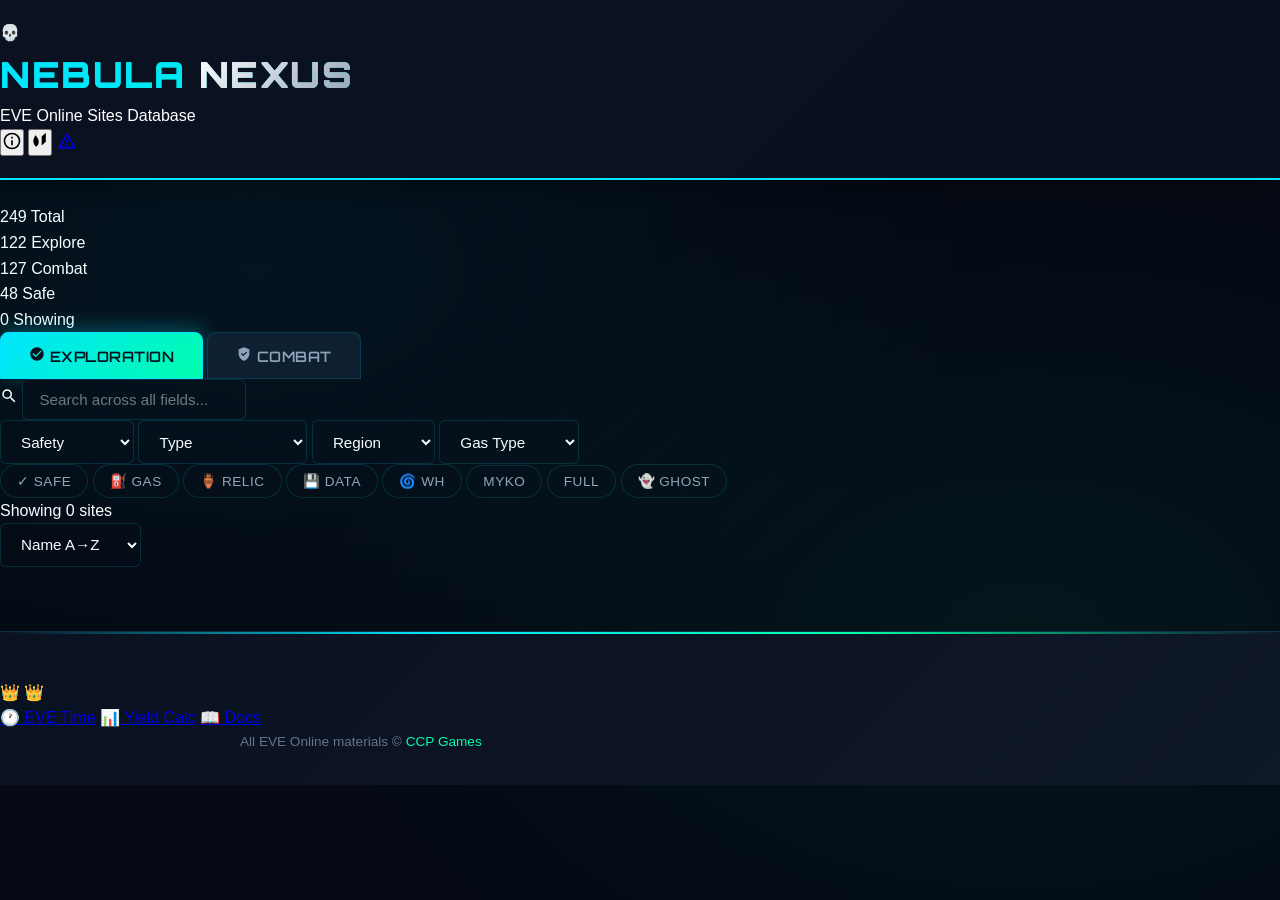
==== commit a23071be: "Update index.html" ====
--- a/index.html
+++ b/index.html
@@ -2,1778 +2,273 @@
 <html lang="en">
 <head>
     <meta charset="UTF-8">
-    <meta name="viewport" content="width=device-width, initial-scale=1.0">
-    <title>NEBULA NEXUS - EVE Online Sites Database</title>
-    <link href="https://fonts.googleapis.com/css2?family=Orbitron:wght@400;500;600;700;900&family=Rajdhani:wght@300;400;500;600;700&display=swap" rel="stylesheet">
-    <style>
-        * {
-            margin: 0;
-            padding: 0;
-            box-sizing: border-box;
-        }
-
-        :root {
-            --bg-primary: #050a14;
-            --bg-secondary: #0a1120;
-            --bg-card: #0f1828;
-            --bg-elevated: #141d30;
-            --accent-primary: #00e5ff;
-            --accent-secondary: #00ffaa;
-            --accent-danger: #ff2d55;
-            --accent-warning: #ffb800;
-            --text-primary: #ffffff;
-            --text-secondary: #94a3b8;
-            --text-muted: #64748b;
-            --border: rgba(0, 229, 255, 0.15);
-            --border-hover: rgba(0, 229, 255, 0.35);
-            --glow: rgba(0, 229, 255, 0.3);
-            --safe: #10b981;
-            --unsafe: #ef4444;
-            --warning: #f59e0b;
-        }
-
-        body {
-            font-family: 'Rajdhani', -apple-system, BlinkMacSystemFont, 'Segoe UI', sans-serif;
-            background: var(--bg-primary);
-            color: var(--text-primary);
-            line-height: 1.6;
-            position: relative;
-            overflow-x: hidden;
-        }
-
-        /* Animated Background */
-        body::before {
-            content: '';
-            position: fixed;
-            top: 0;
-            left: 0;
-            width: 100%;
-            height: 100%;
-            background: 
-                radial-gradient(ellipse at 20% 30%, rgba(0, 229, 255, 0.05) 0%, transparent 50%),
-                radial-gradient(ellipse at 80% 70%, rgba(0, 255, 170, 0.05) 0%, transparent 50%);
-            pointer-events: none;
-            z-index: 0;
-            animation: bgPulse 15s ease-in-out infinite;
-        }
-
-        @keyframes bgPulse {
-            0%, 100% { opacity: 0.3; }
-            50% { opacity: 0.6; }
-        }
-
-        .container {
-            max-width: 1600px;
-            margin: 0 auto;
-            padding: 1.5rem;
-            position: relative;
-            z-index: 1;
-        }
-
-        /* Header */
-        header {
-            background: linear-gradient(135deg, var(--bg-secondary) 0%, rgba(10, 17, 32, 0.95) 100%);
-            padding: 1.25rem 0;
-            border-bottom: 2px solid var(--accent-primary);
-            margin-bottom: 1.5rem;
-            position: sticky;
-            top: 0;
-            z-index: 100;
-            backdrop-filter: blur(20px);
-            box-shadow: 0 4px 20px rgba(0, 0, 0, 0.4);
-        }
-
-        .header-content {
-            display: flex;
-            justify-content: space-between;
-            align-items: center;
-            flex-wrap: wrap;
-            gap: 1rem;
-        }
-
-        h1 {
-            font-family: 'Orbitron', monospace;
-            font-size: clamp(1.5rem, 4vw, 2.25rem);
-            font-weight: 900;
-            background: linear-gradient(135deg, var(--accent-primary) 0%, var(--accent-secondary) 100%);
-            -webkit-background-clip: text;
-            -webkit-text-fill-color: transparent;
-            background-clip: text;
-            letter-spacing: 1.5px;
-            text-transform: uppercase;
-            position: relative;
-            animation: glow 3s ease-in-out infinite;
-        }
-
-        @keyframes glow {
-            0%, 100% { filter: drop-shadow(0 0 10px var(--glow)); }
-            50% { filter: drop-shadow(0 0 20px var(--glow)); }
-        }
-
-        h1 span {
-            background: linear-gradient(135deg, var(--text-primary) 0%, var(--text-secondary) 100%);
-            -webkit-background-clip: text;
-            -webkit-text-fill-color: transparent;
-            background-clip: text;
-        }
-
-        .nav-links {
-            display: flex;
-            gap: 1rem;
-            flex-wrap: wrap;
-        }
-
-        .btn {
-            padding: 0.6rem 1.25rem;
-            background: var(--bg-elevated);
-            border: 1px solid var(--border);
-            border-radius: 6px;
-            color: var(--text-primary);
-            text-decoration: none;
-            cursor: pointer;
-            transition: all 0.3s cubic-bezier(0.4, 0, 0.2, 1);
-            font-size: 0.875rem;
-            font-weight: 600;
-            font-family: 'Orbitron', monospace;
-            text-transform: uppercase;
-            letter-spacing: 0.5px;
-            position: relative;
-            overflow: hidden;
-        }
-
-        .btn::before {
-            content: '';
-            position: absolute;
-            top: 0;
-            left: -100%;
-            width: 100%;
-            height: 100%;
-            background: linear-gradient(90deg, transparent, var(--accent-primary), transparent);
-            transition: left 0.5s;
-        }
-
-        .btn:hover::before {
-            left: 100%;
-        }
-
-        .btn:hover {
-            background: rgba(0, 229, 255, 0.1);
-            border-color: var(--accent-primary);
-            box-shadow: 0 0 20px var(--glow);
-            transform: translateY(-2px);
-        }
-
-        /* Stats Cards */
-        .stats-grid {
-            display: grid;
-            grid-template-columns: repeat(auto-fit, minmax(160px, 1fr));
-            gap: 1rem;
-            margin-bottom: 1.5rem;
-        }
-
-        .stat-card {
-            background: linear-gradient(135deg, var(--bg-card) 0%, var(--bg-elevated) 100%);
-            padding: 1.25rem 1.5rem;
-            border-radius: 12px;
-            border: 1px solid var(--border);
-            transition: all 0.3s ease;
-            position: relative;
-            overflow: hidden;
-        }
-
-        .stat-card::before {
-            content: '';
-            position: absolute;
-            top: 0;
-            left: 0;
-            width: 100%;
-            height: 2px;
-            background: linear-gradient(90deg, var(--accent-primary), var(--accent-secondary));
-        }
-
-        .stat-card:hover {
-            border-color: var(--border-hover);
-            transform: translateY(-3px);
-            box-shadow: 0 8px 24px rgba(0, 229, 255, 0.15);
-        }
-
-        .stat-label {
-            font-size: 0.75rem;
-            color: var(--text-secondary);
-            text-transform: uppercase;
-            letter-spacing: 1px;
-            font-weight: 600;
-            margin-bottom: 0.4rem;
-        }
-
-        .stat-value {
-            font-family: 'Orbitron', monospace;
-            font-size: 1.75rem;
-            font-weight: 700;
-            background: linear-gradient(135deg, var(--accent-primary), var(--accent-secondary));
-            -webkit-background-clip: text;
-            -webkit-text-fill-color: transparent;
-            background-clip: text;
-        }
-
-        /* Filter Controls */
-        .filter-section {
-            background: linear-gradient(135deg, var(--bg-card) 0%, var(--bg-elevated) 100%);
-            padding: 1.5rem;
-            border-radius: 12px;
-            border: 1px solid var(--border);
-            margin-bottom: 1.5rem;
-        }
-
-        .filter-section h3 {
-            font-family: 'Orbitron', monospace;
-            font-size: 1rem;
-            margin-bottom: 1rem;
-            color: var(--accent-primary);
-            text-transform: uppercase;
-            letter-spacing: 1px;
-        }
-
-        .filter-grid {
-            display: grid;
-            grid-template-columns: repeat(auto-fit, minmax(200px, 1fr));
-            gap: 1rem;
-            margin-bottom: 1rem;
-        }
-
-        .filter-group {
-            display: flex;
-            flex-direction: column;
-            gap: 0.5rem;
-        }
-
-        .filter-group label {
-            font-size: 0.75rem;
-            color: var(--text-secondary);
-            text-transform: uppercase;
-            letter-spacing: 0.5px;
-            font-weight: 600;
-        }
-
-        input[type="text"],
-        select {
-            padding: 0.7rem 1rem;
-            background: var(--bg-primary);
-            border: 1px solid var(--border);
-            border-radius: 6px;
-            color: var(--text-primary);
-            font-family: 'Rajdhani', sans-serif;
-            font-size: 0.95rem;
-            transition: all 0.3s ease;
-        }
-
-        input[type="text"]:focus,
-        select:focus {
-            outline: none;
-            border-color: var(--accent-primary);
-            box-shadow: 0 0 15px var(--glow);
-        }
-
-        select option {
-            background: var(--bg-elevated);
-            color: var(--text-primary);
-        }
-
-        /* Quick Filter Chips */
-        .quick-filters {
-            display: flex;
-            flex-wrap: wrap;
-            gap: 0.6rem;
-        }
-
-        .chip {
-            padding: 0.5rem 1rem;
-            background: var(--bg-primary);
-            border: 1px solid var(--border);
-            border-radius: 20px;
-            color: var(--text-secondary);
-            cursor: pointer;
-            transition: all 0.3s ease;
-            font-size: 0.85rem;
-            font-weight: 500;
-            text-transform: uppercase;
-            letter-spacing: 0.5px;
-        }
-
-        .chip:hover {
-            border-color: var(--accent-primary);
-            color: var(--accent-primary);
-            transform: translateY(-2px);
-        }
-
-        .chip.active {
-            background: linear-gradient(135deg, var(--accent-primary), var(--accent-secondary));
-            border-color: var(--accent-primary);
-            color: var(--bg-primary);
-            font-weight: 600;
-        }
-
-        /* Table Styles */
-        .table-container {
-            background: linear-gradient(135deg, var(--bg-card) 0%, var(--bg-elevated) 100%);
-            border-radius: 12px;
-            border: 1px solid var(--border);
-            overflow: hidden;
-            margin-bottom: 2rem;
-        }
-
-        .table-header {
-            padding: 1.25rem 1.5rem;
-            background: var(--bg-secondary);
-            border-bottom: 2px solid var(--accent-primary);
-        }
-
-        .table-header h2 {
-            font-family: 'Orbitron', monospace;
-            font-size: 1.35rem;
-            color: var(--accent-primary);
-            text-transform: uppercase;
-            letter-spacing: 1.5px;
-        }
-
-        .table-wrapper {
-            overflow-x: auto;
-        }
-
-        table {
-            width: 100%;
-            border-collapse: collapse;
-        }
-
-        thead {
-            background: var(--bg-elevated);
-        }
-
-        th {
-            padding: 1rem 1.25rem;
-            text-align: left;
-            font-family: 'Orbitron', monospace;
-            font-size: 0.85rem;
-            font-weight: 600;
-            color: var(--text-secondary);
-            text-transform: uppercase;
-            letter-spacing: 0.5px;
-            border-bottom: 1px solid var(--border);
-            cursor: pointer;
-            user-select: none;
-            transition: all 0.3s ease;
-        }
-
-        th:hover {
-            color: var(--accent-primary);
-            background: rgba(0, 229, 255, 0.05);
-        }
-
-        td {
-            padding: 1rem 1.25rem;
-            border-bottom: 1px solid rgba(100, 116, 139, 0.1);
-            font-size: 0.95rem;
-            color: var(--text-primary);
-        }
-
-        tbody tr {
-            transition: all 0.3s ease;
-        }
-
-        tbody tr:hover {
-            background: rgba(0, 229, 255, 0.05);
-        }
-
-        /* Safety Badges */
-        .badge {
-            display: inline-block;
-            padding: 0.35rem 0.85rem;
-            border-radius: 20px;
-            font-size: 0.75rem;
-            font-weight: 600;
-            text-transform: uppercase;
-            letter-spacing: 0.5px;
-        }
-
-        .badge-safe {
-            background: rgba(16, 185, 129, 0.15);
-            color: var(--safe);
-            border: 1px solid var(--safe);
-        }
-
-        .badge-unsafe {
-            background: rgba(239, 68, 68, 0.15);
-            color: var(--unsafe);
-            border: 1px solid var(--unsafe);
-        }
-
-        .badge-warning {
-            background: rgba(245, 158, 11, 0.15);
-            color: var(--warning);
-            border: 1px solid var(--warning);
-        }
-
-        /* Tabs */
-        .tabs {
-            display: flex;
-            gap: 0.5rem;
-            margin-bottom: 1.5rem;
-            flex-wrap: wrap;
-        }
-
-        .tab {
-            padding: 0.8rem 1.75rem;
-            background: var(--bg-card);
-            border: 1px solid var(--border);
-            border-radius: 8px 8px 0 0;
-            color: var(--text-secondary);
-            cursor: pointer;
-            transition: all 0.3s ease;
-            font-family: 'Orbitron', monospace;
-            font-size: 0.9rem;
-            font-weight: 600;
-            text-transform: uppercase;
-            letter-spacing: 0.5px;
-        }
-
-        .tab:hover {
-            color: var(--accent-primary);
-            border-color: var(--border-hover);
-        }
-
-        .tab.active {
-            background: linear-gradient(135deg, var(--accent-primary), var(--accent-secondary));
-            color: var(--bg-primary);
-            border-color: var(--accent-primary);
-            box-shadow: 0 -4px 20px var(--glow);
-        }
-
-        .tab-content {
-            display: none;
-        }
-
-        .tab-content.active {
-            display: block;
-        }
-
-        /* Modal */
-        .modal {
-            display: none;
-            position: fixed;
-            top: 0;
-            left: 0;
-            width: 100%;
-            height: 100%;
-            background: rgba(0, 0, 0, 0.85);
-            backdrop-filter: blur(10px);
-            z-index: 1000;
-            align-items: center;
-            justify-content: center;
-            padding: 1rem;
-        }
-
-        .modal.active {
-            display: flex;
-        }
-
-        .modal-content {
-            background: linear-gradient(135deg, var(--bg-card) 0%, var(--bg-elevated) 100%);
-            border: 2px solid var(--accent-primary);
-            border-radius: 12px;
-            padding: 2rem;
-            max-width: 600px;
-            width: 100%;
-            max-height: 90vh;
-            overflow-y: auto;
-            box-shadow: 0 20px 60px rgba(0, 229, 255, 0.3);
-        }
-
-        .modal-header {
-            display: flex;
-            justify-content: space-between;
-            align-items: center;
-            margin-bottom: 1.5rem;
-            padding-bottom: 1rem;
-            border-bottom: 2px solid var(--border);
-        }
-
-        .modal-header h2 {
-            font-family: 'Orbitron', monospace;
-            color: var(--accent-primary);
-            font-size: 1.5rem;
-            text-transform: uppercase;
-            letter-spacing: 1px;
-        }
-
-        .close-btn {
-            background: none;
-            border: none;
-            color: var(--text-secondary);
-            font-size: 1.75rem;
-            cursor: pointer;
-            transition: all 0.3s ease;
-            line-height: 1;
-            padding: 0;
-            width: 32px;
-            height: 32px;
-            display: flex;
-            align-items: center;
-            justify-content: center;
-        }
-
-        .close-btn:hover {
-            color: var(--accent-danger);
-            transform: rotate(90deg);
-        }
-
-        .modal-body {
-            color: var(--text-secondary);
-            line-height: 1.8;
-        }
-
-        .modal-body h3 {
-            color: var(--accent-secondary);
-            margin: 1.5rem 0 0.75rem;
-            font-family: 'Orbitron', monospace;
-            font-size: 1.1rem;
-            text-transform: uppercase;
-        }
-
-        .modal-body ul {
-            margin-left: 1.5rem;
-            margin-bottom: 1rem;
-        }
-
-        .modal-body li {
-            margin-bottom: 0.5rem;
-        }
-
-        /* Icon Links */
-        .icon-links {
-            display: flex;
-            justify-content: center;
-            gap: 1rem;
-            margin: 1.5rem 0;
-            flex-wrap: wrap;
-        }
-
-        .icon-link {
-            display: flex;
-            align-items: center;
-            gap: 0.5rem;
-            padding: 0.6rem 1.25rem;
-            background: var(--bg-elevated);
-            border: 1px solid var(--border);
-            border-radius: 8px;
-            color: var(--text-primary);
-            text-decoration: none;
-            font-size: 0.875rem;
-            font-weight: 600;
-            transition: all 0.3s ease;
-            position: relative;
-            overflow: hidden;
-        }
-
-        .icon-link::before {
-            content: '';
-            position: absolute;
-            top: 0;
-            left: -100%;
-            width: 100%;
-            height: 100%;
-            background: linear-gradient(90deg, transparent, var(--accent-primary), transparent);
-            transition: left 0.5s;
-        }
-
-        .icon-link:hover::before {
-            left: 100%;
-        }
-
-        .icon-link:hover {
-            background: rgba(0, 229, 255, 0.1);
-            border-color: var(--accent-primary);
-            color: var(--accent-primary);
-            box-shadow: 0 0 20px var(--glow);
-            transform: translateY(-2px);
-        }
-
-        .icon-link svg {
-            width: 18px;
-            height: 18px;
-            fill: currentColor;
-        }
-
-        .icon-link-about {
-            border-color: rgba(255, 184, 0, 0.3);
-        }
-
-        .icon-link-about:hover {
-            border-color: var(--warning);
-            color: var(--warning);
-            box-shadow: 0 0 20px rgba(255, 184, 0, 0.3);
-        }
-
-        .icon-link-time {
-            border-color: rgba(0, 255, 170, 0.3);
-        }
-
-        .icon-link-time:hover {
-            border-color: var(--accent-secondary);
-            color: var(--accent-secondary);
-            box-shadow: 0 0 20px rgba(0, 255, 170, 0.3);
-        }
-
-        .icon-link-calc {
-            border-color: rgba(0, 229, 255, 0.3);
-        }
-
-        .icon-link-calc:hover {
-            border-color: var(--accent-primary);
-            color: var(--accent-primary);
-            box-shadow: 0 0 20px var(--glow);
-        }
-
-        /* Footer */
-        footer {
-            margin-top: 4rem;
-            padding: 3rem 0 2rem;
-            background: linear-gradient(135deg, var(--bg-secondary) 0%, var(--bg-card) 100%);
-            border-top: 1px solid var(--border);
-            position: relative;
-        }
-
-        footer::before {
-            content: '';
-            position: absolute;
-            top: 0;
-            left: 0;
-            width: 100%;
-            height: 2px;
-            background: linear-gradient(90deg, transparent, var(--accent-primary), var(--accent-secondary), transparent);
-        }
-
-        .footer-content {
-            text-align: center;
-            max-width: 1200px;
-            margin: 0 auto;
-            padding: 0 1.5rem;
-        }
-
-        .footer-title {
-            font-family: 'Orbitron', monospace;
-            font-size: 1rem;
-            font-weight: 700;
-            background: linear-gradient(135deg, var(--accent-primary), var(--accent-secondary));
-            -webkit-background-clip: text;
-            -webkit-text-fill-color: transparent;
-            background-clip: text;
-            letter-spacing: 1px;
-            margin-bottom: 0.75rem;
-            text-transform: uppercase;
-        }
-
-        .footer-creator {
-            color: var(--text-secondary);
-            font-size: 0.95rem;
-            margin-bottom: 1.5rem;
-            line-height: 1.8;
-        }
-
-        .footer-creator strong {
-            color: var(--accent-primary);
-            font-weight: 600;
-        }
-
-        .footer-divider {
-            width: 60px;
-            height: 2px;
-            background: linear-gradient(90deg, var(--accent-primary), var(--accent-secondary));
-            margin: 1.5rem auto;
-            border-radius: 2px;
-        }
-
-        .footer-legal {
-            color: var(--text-muted);
-            font-size: 0.85rem;
-            line-height: 1.6;
-            max-width: 800px;
-            margin: 0 auto;
-        }
-
-        .footer-legal a {
-            color: var(--accent-secondary);
-            text-decoration: none;
-            transition: all 0.3s ease;
-            border-bottom: 1px solid transparent;
-        }
-
-        .footer-legal a:hover {
-            color: var(--accent-primary);
-            border-bottom-color: var(--accent-primary);
-        }
-
-        .footer-badge {
-            display: inline-block;
-            padding: 0.4rem 1rem;
-            background: rgba(0, 229, 255, 0.1);
-            border: 1px solid var(--border);
-            border-radius: 50px;
-            font-size: 0.75rem;
-            font-weight: 600;
-            color: var(--accent-primary);
-            text-transform: uppercase;
-            letter-spacing: 0.5px;
-            margin-top: 1rem;
-            transition: all 0.3s ease;
-        }
-
-        .footer-badge:hover {
-            background: rgba(0, 229, 255, 0.2);
-            border-color: var(--accent-primary);
-            box-shadow: 0 0 15px var(--glow);
-        }
-
-        /* Responsive */
-        @media (max-width: 768px) {
-            .stats-grid {
-                grid-template-columns: repeat(2, 1fr);
-            }
-
-            .filter-grid {
-                grid-template-columns: 1fr;
-            }
-
-            th, td {
-                padding: 0.75rem 0.85rem;
-                font-size: 0.85rem;
-            }
-
-            footer {
-                padding: 2rem 0 1.5rem;
-            }
-
-            .footer-title {
-                font-size: 0.95rem;
-            }
-
-            .footer-creator {
-                font-size: 0.85rem;
-            }
-
-            .footer-legal {
-                font-size: 0.8rem;
-            }
-        }
-
-        /* Scrollbar */
-        ::-webkit-scrollbar {
-            width: 10px;
-            height: 10px;
-        }
-
-        ::-webkit-scrollbar-track {
-            background: var(--bg-primary);
-        }
-
-        ::-webkit-scrollbar-thumb {
-            background: var(--accent-primary);
-            border-radius: 5px;
-        }
-
-        ::-webkit-scrollbar-thumb:hover {
-            background: var(--accent-secondary);
-        }
-    </style>
+    <meta name="viewport" content="width=device-width, initial-scale=1.0, maximum-scale=1.0, user-scalable=no">
+    <title>NEBULA NEXUS — EVE Online Sites Database</title>
+    <link rel="icon" href="data:image/svg+xml,<svg xmlns=%22http://www.w3.org/2000/svg%22 viewBox=%220 0 100 100%22><text y=%22.9em%22 font-size=%2290%22>💀</text></svg>">
+    <link href="https://fonts.googleapis.com/css2?family=Orbitron:wght@400;500;600;700;900&family=Inter:wght@300;400;500;600;700&display=swap" rel="stylesheet">
+    <link rel="stylesheet" href="style.css">
 </head>
 <body>
+
     <!-- Header -->
     <header>
-        <div class="container">
-            <div class="header-content">
-                <h1>NEBULA <span>NEXUS</span></h1>
-                <div class="nav-links">
-                    <button class="btn" onclick="showModal('about')">About</button>
-                    <button class="btn" onclick="showModal('guide')">Guide</button>
-                    <a href="https://www.notion.so/1df557b9175680fe88d8f506c43e6dc8" target="_blank" class="btn">💀 Danger!!</a>
+        <div class="header-inner">
+            <div class="logo">
+                <span class="logo-icon">💀</span>
+                <div>
+                    <h1>NEBULA <span class="accent">NEXUS</span></h1>
+                    <p class="subtitle">EVE Online Sites Database</p>
                 </div>
             </div>
+            <div class="header-actions">
+                <button class="icon-btn" onclick="showModal('about')" aria-label="About">
+                    <svg width="20" height="20" viewBox="0 0 24 24" fill="currentColor"><path d="M11,9H13V7H11M12,20C7.59,20 4,16.41 4,12C4,7.59 7.59,4 12,4C16.41,4 20,7.59 20,12C20,16.41 16.41,20 12,20M12,2A10,10 0 0,0 2,12A10,10 0 0,0 12,22A10,10 0 0,0 22,12A10,10 0 0,0 12,2M11,17H13V11H11V17Z"/></svg>
+                </button>
+                <button class="icon-btn" onclick="showModal('guide')" aria-label="Guide">
+                    <svg width="20" height="20" viewBox="0 0 24 24" fill="currentColor"><path d="M19 2L14 6.5V17.5L19 13V2M6.5 5C4.55 8 4 10.5 4 12C4 14.5 5 17 7.5 19C9.5 17.5 10.5 15.5 10.5 13C10.5 10.5 9.5 8 6.5 5Z"/></svg>
+                </button>
+                <a href="https://www.notion.so/1df557b9175680fe88d8f506c43e6dc8" target="_blank" class="icon-btn danger" aria-label="Danger">
+                    <svg width="20" height="20" viewBox="0 0 24 24" fill="currentColor"><path d="M12 2L1 21h22L12 2zm0 4l7.53 13H4.47L12 6zm-1 4v4h2v-4h-2zm0 6v2h2v-2h-2z"/></svg>
+                </a>
+            </div>
         </div>
     </header>
 
-    <div class="container">
-        <!-- Stats Overview -->
-        <div class="stats-grid" id="statsGrid">
-            <div class="stat-card">
-                <div class="stat-label">Total Sites</div>
-                <div class="stat-value" id="totalSites">0</div>
-            </div>
-            <div class="stat-card">
-                <div class="stat-label">Exploration</div>
-                <div class="stat-value" id="explorationSites">0</div>
-            </div>
-            <div class="stat-card">
-                <div class="stat-label">Combat</div>
-                <div class="stat-value" id="combatSites">0</div>
-            </div>
-            <div class="stat-card">
-                <div class="stat-label">Safe Sites</div>
-                <div class="stat-value" id="safeSites">0</div>
+    <main>
+        <!-- Stats Bar -->
+        <div class="stats-bar" id="statsBar">
+            <div class="stat">
+                <span class="stat-val" id="totalSites">0</span>
+                <span class="stat-lbl">Total</span>
+            </div>
+            <div class="stat">
+                <span class="stat-val" id="explorationSites">0</span>
+                <span class="stat-lbl">Explore</span>
+            </div>
+            <div class="stat">
+                <span class="stat-val" id="combatSites">0</span>
+                <span class="stat-lbl">Combat</span>
+            </div>
+            <div class="stat">
+                <span class="stat-val" id="safeSites">0</span>
+                <span class="stat-lbl">Safe</span>
+            </div>
+            <div class="stat">
+                <span class="stat-val" id="showingCount">0</span>
+                <span class="stat-lbl">Showing</span>
             </div>
         </div>
 
         <!-- Tabs -->
-        <div class="tabs">
-            <div class="tab active" onclick="switchTab('exploration')">Exploration Sites</div>
-            <div class="tab" onclick="switchTab('combat')">Combat Anomalies</div>
-        </div>
-
-        <!-- Exploration Tab -->
-        <div id="explorationTab" class="tab-content active">
-            <!-- Filters -->
-            <div class="filter-section">
-                <h3>🔍 Filters</h3>
-                <div class="filter-grid">
-                    <div class="filter-group">
-                        <label>Search</label>
-                        <input type="text" id="searchInput" placeholder="Search sites...">
-                    </div>
-                    <div class="filter-group">
-                        <label>Safety</label>
-                        <select id="safetyFilter">
-                            <option value="">All</option>
-                            <option value="safe">Safe</option>
-                            <option value="unsafe">Unsafe</option>
-                            <option value="warning">Warning</option>
-                        </select>
-                    </div>
-                    <div class="filter-group">
-                        <label>Type</label>
-                        <select id="typeFilter">
-                            <option value="">All Types</option>
-                            <option value="gas">Gas</option>
-                            <option value="relic">Relic</option>
-                            <option value="data">Data</option>
-                        </select>
-                    </div>
-                    <div class="filter-group">
-                        <label>Region</label>
-                        <select id="regionFilter">
-                            <option value="">All Regions</option>
-                            <option value="highsec">Highsec</option>
-                            <option value="lowsec">Lowsec</option>
-                            <option value="nullsec">Nullsec</option>
-                            <option value="wormhole">Wormhole</option>
-                        </select>
-                    </div>
-                    <div class="filter-group">
-                        <label>Gas Type</label>
-                        <select id="gasFilter">
-                            <option value="">All Gas</option>
-                            <option value="mykoserocin">Mykoserocin</option>
-                            <option value="cytoserocin">Cytoserocin</option>
-                            <option value="fullerite">Fullerite</option>
-                        </select>
-                    </div>
+        <div class="tab-bar">
+            <button class="tab active" data-tab="exploration" onclick="switchTab('exploration', this)">
+                <svg width="16" height="16" viewBox="0 0 24 24" fill="currentColor"><path d="M12 2C6.48 2 2 6.48 2 12s4.48 10 10 10 10-4.48 10-10S17.52 2 12 2zm-2 15l-5-5 1.41-1.41L10 14.17l7.59-7.59L19 8l-9 9z"/></svg>
+                Exploration
+            </button>
+            <button class="tab" data-tab="combat" onclick="switchTab('combat', this)">
+                <svg width="16" height="16" viewBox="0 0 24 24" fill="currentColor"><path d="M12 2L4 5v6.09c0 5.05 3.41 9.76 8 10.91 4.59-1.15 8-5.86 8-10.91V5l-8-3zm-1.06 13.54L7.4 12l1.41-1.41 2.12 2.12 4.24-4.24 1.41 1.41-5.64 5.66z"/></svg>
+                Combat
+            </button>
+        </div>
+
+        <!-- Search & Filter -->
+        <div class="search-filter-section">
+            <div class="search-box">
+                <svg class="search-icon" width="18" height="18" viewBox="0 0 24 24" fill="currentColor"><path d="M15.5 14h-.79l-.28-.27A6.471 6.471 0 0016 9.5 6.5 6.5 0 109.5 16c1.61 0 3.09-.59 4.23-1.57l.27.28v.79l5 4.99L20.49 19l-4.99-5zm-6 0C7.01 14 5 11.99 5 9.5S7.01 5 9.5 5 14 7.01 14 9.5 11.99 14 9.5 14z"/></svg>
+                <input type="text" id="searchInput" placeholder="Search across all fields..." autocomplete="off">
+                <button class="clear-btn" id="clearSearch" onclick="clearAllFilters()" style="display:none;">✕</button>
+            </div>
+            
+            <!-- Exploration Filters -->
+            <div id="explorationFilters" class="filter-row">
+                <select id="safetyFilter">
+                    <option value="">Safety</option>
+                    <option value="safe">✓ Safe</option>
+                    <option value="unsafe">⚠ Unsafe</option>
+                    <option value="warning">⚡ Warning</option>
+                </select>
+                <select id="typeFilter">
+                    <option value="">Type</option>
+                    <option value="gas">⛽ Gas</option>
+                    <option value="relic">🏺 Relic</option>
+                    <option value="data">💾 Data</option>
+                    <option value="data/relic">👻 Ghost</option>
+                    <option value="relic - combat">⚔️ Combat Relic</option>
+                </select>
+                <select id="regionFilter">
+                    <option value="">Region</option>
+                    <option value="highsec">Highsec</option>
+                    <option value="lowsec">Lowsec</option>
+                    <option value="nullsec">Nullsec</option>
+                    <option value="wormhole">Wormhole</option>
+                    <option value="special">Special</option>
+                </select>
+                <select id="gasFilter">
+                    <option value="">Gas Type</option>
+                    <option value="mykoserocin">Mykoserocin</option>
+                    <option value="cytoserocin">Cytoserocin</option>
+                    <option value="fullerite">Fullerite</option>
+                </select>
+            </div>
+
+            <!-- Combat Filters -->
+            <div id="combatFilters" class="filter-row" style="display:none;">
+                <select id="combatFactionFilter">
+                    <option value="">Faction</option>
+                    <option value="angel">Angel Cartel</option>
+                    <option value="blood">Blood Raiders</option>
+                    <option value="guristas">Guristas</option>
+                    <option value="sansha">Sansha's Nation</option>
+                    <option value="serpentis">Serpentis</option>
+                    <option value="rogue">Rogue Drones</option>
+                    <option value="mordu">Mordu's Legion</option>
+                </select>
+                <select id="combatSecFilter">
+                    <option value="">Security</option>
+                    <option value="high">Highsec</option>
+                    <option value="low">Lowsec</option>
+                    <option value="null">Nullsec</option>
+                </select>
+                <select id="combatDifficultyFilter">
+                    <option value="">Difficulty</option>
+                    <option value="1">★ (1)</option>
+                    <option value="2-4">★★ (2-4)</option>
+                    <option value="5-7">★★★ (5-7)</option>
+                    <option value="8-10">★★★★ (8-10)</option>
+                </select>
+                <select id="combatEscalationFilter">
+                    <option value="">Escalation</option>
+                    <option value="yes">Yes</option>
+                    <option value="no">No</option>
+                </select>
+            </div>
+
+            <!-- Quick Chips -->
+            <div class="chips" id="explorationChips">
+                <button class="chip" data-filter="safe" onclick="quickFilter(this, 'safe')">✓ Safe</button>
+                <button class="chip" data-filter="gas" onclick="quickFilter(this, 'gas')">⛽ Gas</button>
+                <button class="chip" data-filter="relic" onclick="quickFilter(this, 'relic')">🏺 Relic</button>
+                <button class="chip" data-filter="data" onclick="quickFilter(this, 'data')">💾 Data</button>
+                <button class="chip" data-filter="wormhole" onclick="quickFilter(this, 'wormhole')">🌀 WH</button>
+                <button class="chip" data-filter="mykoserocin" onclick="quickFilter(this, 'mykoserocin')">Myko</button>
+                <button class="chip" data-filter="fullerite" onclick="quickFilter(this, 'fullerite')">Full</button>
+                <button class="chip" data-filter="ghost" onclick="quickFilter(this, 'ghost')">👻 Ghost</button>
+            </div>
+            <div class="chips" id="combatChips" style="display:none;">
+                <button class="chip" data-filter="angel" onclick="combatQuickFilter(this, 'angel')">Angel</button>
+                <button class="chip" data-filter="blood" onclick="combatQuickFilter(this, 'blood')">Blood</button>
+                <button class="chip" data-filter="guristas" onclick="combatQuickFilter(this, 'guristas')">Guristas</button>
+                <button class="chip" data-filter="sansha" onclick="combatQuickFilter(this, 'sansha')">Sansha</button>
+                <button class="chip" data-filter="serpentis" onclick="combatQuickFilter(this, 'serpentis')">Serpentis</button>
+                <button class="chip" data-filter="rogue" onclick="combatQuickFilter(this, 'rogue')">Drones</button>
+                <button class="chip" data-filter="highsec" onclick="combatQuickFilter(this, 'highsec')">Highsec</button>
+                <button class="chip" data-filter="escalation" onclick="combatQuickFilter(this, 'escalation')">🚀 Escal.</button>
+            </div>
+        </div>
+
+        <!-- Results -->
+        <div class="results-section">
+            <div class="results-header">
+                <span id="resultsLabel">Showing 0 sites</span>
+                <div class="sort-controls">
+                    <select id="sortBy" onchange="applySortAndRender()">
+                        <option value="name-asc">Name A→Z</option>
+                        <option value="name-desc">Name Z→A</option>
+                        <option value="safety-asc">Safe First</option>
+                        <option value="safety-desc">Unsafe First</option>
+                        <option value="type-asc">Type A→Z</option>
+                        <option value="region-asc">Region A→Z</option>
+                    </select>
                 </div>
-                <div class="quick-filters">
-                    <div class="chip" onclick="quickFilter('safe')">✓ Safe Sites</div>
-                    <div class="chip" onclick="quickFilter('gas')">⛽ Gas Sites</div>
-                    <div class="chip" onclick="quickFilter('relic')">🏺 Relic Sites</div>
-                    <div class="chip" onclick="quickFilter('data')">💾 Data Sites</div>
-                    <div class="chip" onclick="quickFilter('wormhole')">🌀 Wormhole</div>
-                    <div class="chip" onclick="quickFilter('mykoserocin')">Mykoserocin</div>
-                    <div class="chip" onclick="quickFilter('fullerite')">Fullerite</div>
-                </div>
-            </div>
-
-            <!-- Table -->
-            <div class="table-container">
-                <div class="table-header">
-                    <h2>Exploration Sites Database</h2>
-                </div>
-                <div class="table-wrapper">
-                    <table>
-                        <thead>
-                            <tr>
-                                <th onclick="sortTable(0)">Site Name ▼</th>
-                                <th onclick="sortTable(1)">Type ▼</th>
-                                <th onclick="sortTable(2)">Safety ▼</th>
-                                <th onclick="sortTable(3)">Region ▼</th>
-                                <th onclick="sortTable(4)">Notes ▼</th>
-                            </tr>
-                        </thead>
-                        <tbody id="explorationTableBody">
-                            <!-- Populated by JavaScript -->
-                        </tbody>
-                    </table>
-                </div>
-            </div>
-        </div>
-
-        <!-- Combat Tab -->
-        <div id="combatTab" class="tab-content">
-            <!-- Combat Filters -->
-            <div class="filter-section">
-                <h3>🔍 Filters</h3>
-                <div class="filter-grid">
-                    <div class="filter-group">
-                        <label>Search</label>
-                        <input type="text" id="combatSearchInput" placeholder="Search combat sites...">
-                    </div>
-                    <div class="filter-group">
-                        <label>Faction</label>
-                        <select id="combatFactionFilter">
-                            <option value="">All Factions</option>
-                            <option value="angel">Angel Cartel</option>
-                            <option value="blood">Blood Raiders</option>
-                            <option value="guristas">Guristas</option>
-                            <option value="sansha">Sansha's Nation</option>
-                            <option value="serpentis">Serpentis</option>
-                            <option value="rogue">Rogue Drones</option>
-                        </select>
-                    </div>
-                    <div class="filter-group">
-                        <label>Security</label>
-                        <select id="combatSecFilter">
-                            <option value="">All Security</option>
-                            <option value="high">Highsec</option>
-                            <option value="low">Lowsec</option>
-                            <option value="null">Nullsec</option>
-                        </select>
-                    </div>
-                    <div class="filter-group">
-                        <label>Difficulty</label>
-                        <select id="combatDifficultyFilter">
-                            <option value="">All Difficulty</option>
-                            <option value="1">Easy (1)</option>
-                            <option value="2-4">Medium (2-4)</option>
-                            <option value="5-7">Hard (5-7)</option>
-                            <option value="8-10">Very Hard (8-10)</option>
-                        </select>
-                    </div>
-                </div>
-                <div class="quick-filters">
-                    <div class="chip" onclick="combatQuickFilter('angel')">Angel Cartel</div>
-                    <div class="chip" onclick="combatQuickFilter('blood')">Blood Raiders</div>
-                    <div class="chip" onclick="combatQuickFilter('guristas')">Guristas</div>
-                    <div class="chip" onclick="combatQuickFilter('sansha')">Sansha</div>
-                    <div class="chip" onclick="combatQuickFilter('serpentis')">Serpentis</div>
-                    <div class="chip" onclick="combatQuickFilter('rogue')">Rogue Drones</div>
-                    <div class="chip" onclick="combatQuickFilter('highsec')">Highsec Only</div>
-                </div>
-            </div>
-
-            <!-- Combat Table -->
-            <div class="table-container">
-                <div class="table-header">
-                    <h2>Combat Anomalies Database</h2>
-                </div>
-                <div class="table-wrapper">
-                    <table>
-                        <thead>
-                            <tr>
-                                <th onclick="sortCombatTable(0)">Anomaly Name ▼</th>
-                                <th onclick="sortCombatTable(1)">Faction ▼</th>
-                                <th onclick="sortCombatTable(2)">Difficulty ▼</th>
-                                <th onclick="sortCombatTable(3)">Security ▼</th>
-                                <th onclick="sortCombatTable(4)">Escalation ▼</th>
-                                <th onclick="sortCombatTable(5)">Notes ▼</th>
-                            </tr>
-                        </thead>
-                        <tbody id="combatTableBody">
-                            <!-- Populated by JavaScript -->
-                        </tbody>
-                    </table>
-                </div>
-            </div>
+            </div>
+            <div id="siteList" class="site-list"></div>
+            <div id="noResults" class="no-results" style="display:none;">
+                <span class="no-results-icon">🔍</span>
+                <p>No sites match your filters</p>
+                <button onclick="clearAllFilters()" class="btn-reset">Reset Filters</button>
+            </div>
+        </div>
+    </main>
+
+    <!-- Detail Modal -->
+    <div id="detailModal" class="modal">
+        <div class="modal-sheet" id="modalSheet">
+            <div class="modal-handle"></div>
+            <div class="modal-header">
+                <h2 id="detailTitle"></h2>
+                <button class="close-btn" onclick="closeModal('detail')">✕</button>
+            </div>
+            <div class="modal-body" id="detailBody"></div>
         </div>
     </div>
 
-    <!-- Footer -->
-    <footer>
-        <div class="container">
-            <div class="footer-content">
-                <div class="footer-title">Nebula Nexus</div>
-                <div class="footer-creator">
-                    Forged in New Eden by <strong>KingSyah</strong><br>
-                    Created for EVE Online Indonesian Community
-                </div>
-                
-                <div class="footer-divider"></div>
-                
-                <div class="icon-links">
-                    <a href="https://kingsyah.github.io/evetimeinfo/" target="_blank" rel="noopener" class="icon-link icon-link-time">
-                        <svg viewBox="0 0 24 24">
-                            <path d="M12,20A8,8 0 0,0 20,12A8,8 0 0,0 12,4A8,8 0 0,0 4,12A8,8 0 0,0 12,20M12,2A10,10 0 0,1 22,12A10,10 0 0,1 12,22C6.47,22 2,17.5 2,12A10,10 0 0,1 12,2M12.5,7V12.25L17,14.92L16.25,16.15L11,13V7H12.5Z"/>
-                        </svg>
-                        EVE Time Info
-                    </a>
-                    <a href="https://kingsyah.github.io/KalkulatorYield/" target="_blank" rel="noopener" class="icon-link icon-link-calc">
-                        <svg viewBox="0 0 24 24">
-                            <path d="M7,2H17A2,2 0 0,1 19,4V20A2,2 0 0,1 17,22H7A2,2 0 0,1 5,20V4A2,2 0 0,1 7,2M7,4V8H17V4H7M7,10V12H9V10H7M11,10V12H13V10H11M15,10V12H17V10H15M7,14V16H9V14H7M11,14V16H13V14H11M15,14V16H17V14H15M7,18V20H9V18H7M11,18V20H13V18H11M15,18V20H17V18H15Z"/>
-                        </svg>
-                        Kalkulator Yield
-                    </a>
-                    <a href="https://www.notion.so/1df557b9175680fe88d8f506c43e6dc8" target="_blank" rel="noopener" class="icon-link icon-link-about">
-                        <svg viewBox="0 0 24 24">
-                            <path d="M11,9H13V7H11M12,20C7.59,20 4,16.41 4,12C4,7.59 7.59,4 12,4C16.41,4 20,7.59 20,12C20,16.41 16.41,20 12,20M12,2A10,10 0 0,0 2,12A10,10 0 0,0 12,22A10,10 0 0,0 22,12A10,10 0 0,0 12,2M11,17H13V11H11V17Z"/>
-                        </svg>
-                        Documentation
-                    </a>
-                </div>
-                
-                <div class="footer-divider"></div>
-                
-                <div class="footer-legal">
-                    All EVE Online materials © <a href="https://www.ccpgames.com/" target="_blank" rel="noopener">CCP Games</a><br>
-                    EVE Online and all associated logos and designs are trademarks or registered trademarks of CCP hf.<br>
-                    All artwork, screenshots, characters, vehicles, storylines, world facts or other recognizable features<br>
-                    of the intellectual property relating to these trademarks are likewise the property of CCP hf.
-                </div>
-                
-                <div class="footer-badge">○ Fly Safe ○</div>
-            </div>
-        </div>
-    </footer>
-
-    <!-- Modals -->
+    <!-- About Modal -->
     <div id="aboutModal" class="modal">
-        <div class="modal-content">
+        <div class="modal-sheet">
+            <div class="modal-handle"></div>
             <div class="modal-header">
-                <h2>About Nebula Nexus</h2>
-                <button class="close-btn" onclick="closeModal('about')">×</button>
+                <h2>About</h2>
+                <button class="close-btn" onclick="closeModal('about')">✕</button>
             </div>
             <div class="modal-body">
-                <p>Nebula Nexus is a comprehensive database for EVE Online exploration and combat sites. This tool helps capsuleers quickly find and filter sites based on safety, type, region, and difficulty.</p>
-                
+                <p>Nebula Nexus is a comprehensive database for EVE Online exploration and combat sites. Built for capsuleers who need quick, reliable information about sites in New Eden.</p>
                 <h3>Data Sources</h3>
-                <ul>
-                    <li>EVE University Wiki - Gas Cloud Harvesting</li>
-                    <li>EVE University Wiki - Relic and Data Sites</li>
-                    <li>EVE University Wiki - Combat Sites & Anomalies</li>
-                </ul>
-
-                <h3>Features</h3>
-                <ul>
-                    <li>Comprehensive exploration sites database</li>
-                    <li>Complete combat anomalies listing</li>
-                    <li>Advanced filtering system</li>
-                    <li>Safety indicators for all sites</li>
-                    <li>Quick filter chips for common searches</li>
-                </ul>
-
+                <ul><li>EVE University Wiki</li></ul>
                 <h3>Disclaimer</h3>
-                <p>This is a fan-made tool and is not affiliated with CCP Games. All EVE Online content and materials are property of CCP Games.</p>
+                <p>Fan-made tool, not affiliated with CCP Games. All EVE Online content is property of CCP hf.</p>
             </div>
         </div>
     </div>
 
+    <!-- Guide Modal -->
     <div id="guideModal" class="modal">
-        <div class="modal-content">
+        <div class="modal-sheet">
+            <div class="modal-handle"></div>
             <div class="modal-header">
-                <h2>User Guide</h2>
-                <button class="close-btn" onclick="closeModal('guide')">×</button>
+                <h2>Guide</h2>
+                <button class="close-btn" onclick="closeModal('guide')">✕</button>
             </div>
             <div class="modal-body">
                 <h3>Safety Indicators</h3>
                 <ul>
-                    <li><strong>Safe:</strong> No NPCs present, can be done safely with exploration frigates</li>
-                    <li><strong>Unsafe:</strong> Contains hostile NPCs that will attack on sight</li>
-                    <li><strong>Warning:</strong> NPCs spawn after timer or contain special mechanics</li>
+                    <li><strong class="text-safe">Safe:</strong> No NPCs, safe with exploration frigates</li>
+                    <li><strong class="text-unsafe">Unsafe:</strong> Hostile NPCs will attack</li>
+                    <li><strong class="text-warning">Warning:</strong> NPCs spawn after timer / special mechanics</li>
                 </ul>
-
-                <h3>Exploration Sites</h3>
+                <h3>Site Types</h3>
                 <ul>
-                    <li><strong>Gas Sites:</strong> Harvest gas clouds for profit. Wormhole gas (Fullerite) is most valuable</li>
-                    <li><strong>Relic Sites:</strong> Hack containers for salvage materials and blueprint copies</li>
-                    <li><strong>Data Sites:</strong> Hack containers for datacores, decryptors, and blueprints</li>
+                    <li><strong>Gas:</strong> Harvest gas clouds. WH Fullerite = most valuable</li>
+                    <li><strong>Relic:</strong> Hack containers for salvage & BPCs</li>
+                    <li><strong>Data:</strong> Hack containers for datacores & decryptors</li>
+                    <li><strong>Ghost:</strong> Invisible timer, cans explode. Ascendancy BPCs</li>
                 </ul>
-
-                <h3>Combat Anomalies</h3>
+                <h3>Combat Difficulty</h3>
                 <ul>
-                    <li><strong>Hideaway (Difficulty 1):</strong> Easiest sites, low bounties</li>
-                    <li><strong>Burrow/Den (Difficulty 2-3):</strong> Easy-Medium difficulty</li>
-                    <li><strong>Yard/Rally Point (Difficulty 4-6):</strong> Medium-Hard difficulty</li>
-                    <li><strong>Port/Hub (Difficulty 7-8):</strong> Hard difficulty</li>
-                    <li><strong>Haven/Sanctum (Difficulty 9-10):</strong> Hardest sites, best rewards</li>
+                    <li><strong>★ 1:</strong> Hideaway — easiest, low bounties</li>
+                    <li><strong>★★★ 5-7:</strong> Yard/Rally — medium-hard</li>
+                    <li><strong>★★★★ 8-10:</strong> Haven/Sanctum — hardest, best rewards</li>
                 </ul>
-
-                <h3>Using Filters</h3>
-                <ul>
-                    <li>Use the search box to find specific site names</li>
-                    <li>Select dropdowns to filter by safety, type, region, or faction</li>
-                    <li>Click quick filter chips for instant common filters</li>
-                    <li>Click table headers to sort by that column</li>
-                </ul>
             </div>
         </div>
     </div>
 
-    <script>
-        // ==============================================
-        // DATA CONFIGURATION SECTION
-        // Easy to edit - add or modify entries here
-        // ==============================================
-
-        // EXPLORATION SITES DATA
-        const EXPLORATION_SITES = [
-            // ============================================
-            // FULLERITE GAS SITES (WORMHOLE SPACE)
-            // ============================================
-            
-            // High Value C5/C6 Sites
-            { name: "Instrumental Core Reservoir", type: "Gas - Fullerite", safety: "warning", region: "Wormhole C5/C6", gas: "Fullerite - C320", notes: "15-20min timer before Sleepers. HIGH VALUE! C5/C6 only." },
-            { name: "Vital Core Reservoir", type: "Gas - Fullerite", safety: "warning", region: "Wormhole C5/C6", gas: "Fullerite - C540", notes: "15-20min timer before Sleepers. HIGHEST VALUE! C5/C6 only." },
-            
-            // Perimeter Reservoirs
-            { name: "Barren Perimeter Reservoir", type: "Gas - Fullerite", safety: "warning", region: "Wormhole", gas: "Fullerite - C50/C84", notes: "15-20min timer. Primary: C50, Secondary: C84" },
-            { name: "Token Perimeter Reservoir", type: "Gas - Fullerite", safety: "warning", region: "Wormhole", gas: "Fullerite - C60/C50", notes: "15-20min timer. Primary: C60, Secondary: C50" },
-            { name: "Minor Perimeter Reservoir", type: "Gas - Fullerite", safety: "warning", region: "Wormhole", gas: "Fullerite - C70/C60", notes: "15-20min timer. Primary: C70, Secondary: C60" },
-            { name: "Ordinary Perimeter Reservoir", type: "Gas - Fullerite", safety: "unsafe", region: "Wormhole", gas: "Fullerite - C72/C70", notes: "DANGER! 5 sentry drones on warp-in. Primary: C72, Secondary: C70" },
-            { name: "Sizable Perimeter Reservoir", type: "Gas - Fullerite", safety: "warning", region: "Wormhole", gas: "Fullerite - C84/C72", notes: "15-20min timer. Primary: C84, Secondary: C72" },
-            
-            // Frontier Reservoirs
-            { name: "Bountiful Frontier Reservoir", type: "Gas - Fullerite", safety: "warning", region: "Wormhole", gas: "Fullerite - C28/C32", notes: "15-20min timer. Primary: C28, Secondary: C32" },
-            { name: "Vast Frontier Reservoir", type: "Gas - Fullerite", safety: "warning", region: "Wormhole", gas: "Fullerite - C32/C28", notes: "15-20min timer. Primary: C32, Secondary: C28" },
-
-            // ============================================
-            // MYKOSEROCIN GAS (HIGHSEC/LOWSEC/NULLSEC)
-            // Safe sites - no NPCs
-            // ============================================
-            
-            // Lime/Frentix
-            { name: "Sister Nebula", type: "Gas - Mykoserocin", safety: "safe", region: "Highsec - Multiple", gas: "Mykoserocin - Lime", notes: "2,000 units total. Regions: Aridia, Curse, Derelik, Khanid, Omist, Solitude" },
-            { name: "Helix Nebula", type: "Gas - Mykoserocin", safety: "safe", region: "Highsec - Multiple", gas: "Mykoserocin - Lime", notes: "6,000 units total. Regions: Aridia, Curse, Derelik, Khanid, Kor-Azor, Solitude" },
-            
-            // Malachite/Mindflood
-            { name: "Wild Nebula", type: "Gas - Mykoserocin", safety: "safe", region: "Highsec - Multiple", gas: "Mykoserocin - Malachite", notes: "2,000 units total. Regions: Aridia, Insmother, Kor-Azor, Curse, Omist, Solitude, Tash-Murkon" },
-            { name: "Blackeye Nebula", type: "Gas - Mykoserocin", safety: "safe", region: "Highsec - Multiple", gas: "Mykoserocin - Malachite", notes: "6,000 units total. Regions: Aridia, Curse, Khanid, Kor-Azor, Omist, Solitude" },
-            
-            // Amber/Blue Pill
-            { name: "Sunspark Nebula", type: "Gas - Mykoserocin", safety: "safe", region: "Highsec - Caldari", gas: "Mykoserocin - Amber", notes: "2,000 units total. Regions: Black Rise, Lonetrek, Outer Passage, Sinq Laison, The Citadel, The Forge, The Spire" },
-            { name: "Diablo Nebula", type: "Gas - Mykoserocin", safety: "safe", region: "Highsec - Caldari", gas: "Mykoserocin - Amber", notes: "6,000 units total. Regions: Black Rise, Everyshore, Lonetrek, Outer Passage, Sinq Laison, The Citadel, The Forge, Vale of the Silent" },
-            
-            // Golden/Crash
-            { name: "Smoking Nebula", type: "Gas - Mykoserocin", safety: "safe", region: "Highsec - Caldari", gas: "Mykoserocin - Golden", notes: "2,000 units total. Regions: Black Rise, Everyshore, Lonetrek, Outer Passage, Perrigen Falls, Sinq Laison, The Citadel, The Spire" },
-            { name: "Ring Nebula", type: "Gas - Mykoserocin", safety: "safe", region: "Highsec - Caldari", gas: "Mykoserocin - Golden", notes: "6,000 units total. Regions: Black Rise, Everyshore, Lonetrek, Malpais, Outer Passage, Perrigen Falls, Sinq Laison, The Citadel" },
-            
-            // Celadon/Exile
-            { name: "Calabash Nebula", type: "Gas - Mykoserocin", safety: "safe", region: "Highsec - Gallente", gas: "Mykoserocin - Celadon", notes: "2,000 units total. Regions: Domain, Genesis, Placid, Solitude, Fountain (Pegasus)" },
-            { name: "Glass Nebula", type: "Gas - Mykoserocin", safety: "safe", region: "Highsec - Gallente", gas: "Mykoserocin - Celadon", notes: "6,000 units total. Regions: Domain, Solitude, Pure Blind, Placid, Genesis" },
-            
-            // Viridian/Drop
-            { name: "Bright Nebula", type: "Gas - Mykoserocin", safety: "safe", region: "Highsec - Gallente", gas: "Mykoserocin - Viridian", notes: "2,000 units total. Regions: Essence, Fountain, Placid, Tenal, Venal" },
-            { name: "Sparking Nebula", type: "Gas - Mykoserocin", safety: "safe", region: "Highsec - Gallente", gas: "Mykoserocin - Viridian", notes: "6,000 units total. Regions: Domain, Essence, Fountain, Genesis, Placid, Pure Blind, Tenal" },
-            
-            // Azure/Sooth Sayer
-            { name: "Ghost Nebula", type: "Gas - Mykoserocin", safety: "safe", region: "Highsec - Minmatar", gas: "Mykoserocin - Azure", notes: "2,000 units total. Regions: Curse, Derelik, Devoid, The Bleak Lands, Heimatar, Molden Heath" },
-            { name: "Eagle Nebula", type: "Gas - Mykoserocin", safety: "safe", region: "Highsec - Minmatar", gas: "Mykoserocin - Azure", notes: "6,000 units total. Regions: Curse, Derelik, The Bleak Lands, Heimatar, Insmother, Metropolis, Molden Heath, Tenerifis" },
-            
-            // Vermillion/X-Instinct
-            { name: "Flame Nebula", type: "Gas - Mykoserocin", safety: "safe", region: "Highsec - Minmatar", gas: "Mykoserocin - Vermillion", notes: "2,000 units total. Regions: Curse, Derelik, Devoid, The Bleak Lands, Great Wildlands, Heimatar, Insmother, Metropolis, Omist, Tenerifis" },
-            { name: "Pipe Nebula", type: "Gas - Mykoserocin", safety: "safe", region: "Highsec - Minmatar", gas: "Mykoserocin - Vermillion", notes: "6,000 units total. Regions: Curse, Derelik, Devoid, The Bleak Lands, Heimatar, Immensea, Metropolis, Tenerifis" },
-
-            // ============================================
-            // CYTOSEROCIN GAS (LOWSEC/NULLSEC)
-            // Warning: Gas clouds may explode!
-            // ============================================
-            
-            // Lime/Frentix - Lowsec/Nullsec
-            { name: "Emerald Nebula", type: "Gas - Cytoserocin", safety: "safe", region: "Lowsec - Derelik", gas: "Cytoserocin - Lime", notes: "500 units. No NPCs, no explosions" },
-            { name: "Cheetah Nebula", type: "Gas - Cytoserocin", safety: "warning", region: "Nullsec - Catch", gas: "Cytoserocin - Lime", notes: "1,000 units. Explodes: 1000 thermal" },
-            { name: "Duo Nebula", type: "Gas - Cytoserocin", safety: "warning", region: "Nullsec - Catch (9HXQ-G)", gas: "Cytoserocin - Lime", notes: "3,000 units. Explodes: 1000 EM + 1000 thermal" },
-            { name: "Leopard Nebula", type: "Gas - Cytoserocin", safety: "unsafe", region: "Nullsec - Catch", gas: "Cytoserocin - Lime", notes: "18,000 units! NPCs present. Explodes: 1400 explosive" },
-            { name: "Rimy Nebula", type: "Gas - Cytoserocin", safety: "unsafe", region: "Nullsec - Catch", gas: "Cytoserocin - Lime", notes: "3,000 units. NPCs present. Explodes: 1000 EM + 1000 thermal" },
-            
-            // Malachite/Mindflood - Lowsec/Nullsec
-            { name: "Crimson Nebula", type: "Gas - Cytoserocin", safety: "safe", region: "Lowsec - Aridia", gas: "Cytoserocin - Malachite", notes: "1,000 units. No NPCs, no explosions" },
-            { name: "Cobra Nebula", type: "Gas - Cytoserocin", safety: "warning", region: "Nullsec - Delve", gas: "Cytoserocin - Malachite", notes: "500 units. Explodes: 800 EM + 800 thermal" },
-            { name: "Crab Spider Nebula", type: "Gas - Cytoserocin", safety: "unsafe", region: "Nullsec - Delve", gas: "Cytoserocin - Malachite", notes: "2,000 units. NPCs present. No explosions" },
-            { name: "Hazy Nebula", type: "Gas - Cytoserocin", safety: "unsafe", region: "Nullsec - Delve (OK-FEM)", gas: "Cytoserocin - Malachite", notes: "18,000 units! NPCs. Explodes: 800 EM + 700 thermal" },
-            { name: "Hidden Nebula", type: "Gas - Cytoserocin", safety: "warning", region: "Nullsec - Delve (OK-FEM)", gas: "Cytoserocin - Malachite", notes: "6,000 units. Explodes: 1000 EM + 1000 thermal" },
-            { name: "Whirling Nebula", type: "Gas - Cytoserocin", safety: "unsafe", region: "Nullsec - Delve (OK-FEM)", gas: "Cytoserocin - Malachite", notes: "6,000 units. NPCs. DEADSPACE. Explodes: 1000 EM + 1000 thermal" },
-            
-            // Amber/Blue Pill - Lowsec/Nullsec
-            { name: "Bandit Nebula", type: "Gas - Cytoserocin", safety: "safe", region: "Lowsec - The Forge", gas: "Cytoserocin - Amber", notes: "1,000 units. No NPCs, no explosions" },
-            { name: "Fluttering Nebula", type: "Gas - Cytoserocin", safety: "warning", region: "Nullsec - Vale of the Silent", gas: "Cytoserocin - Amber", notes: "500 units. Explodes: 1000 thermal" },
-            { name: "Rocky Nebula", type: "Gas - Cytoserocin", safety: "warning", region: "Nullsec - Vale of the Silent", gas: "Cytoserocin - Amber", notes: "832 units. Explodes: 2500 thermal" },
-            { name: "Dewy Nebula", type: "Gas - Cytoserocin", safety: "unsafe", region: "Nullsec - Vale (E-8CSQ)", gas: "Cytoserocin - Amber", notes: "6,000 units. NPCs. Explodes: 1000 EM + 1000 thermal" },
-            { name: "Foggy Nebula", type: "Gas - Cytoserocin", safety: "unsafe", region: "Nullsec - Vale (E-8CSQ)", gas: "Cytoserocin - Amber", notes: "6,000 units. NPCs. Explodes: 1000 EM + 1000 thermal" },
-            { name: "Shimmering Nebula", type: "Gas - Cytoserocin", safety: "unsafe", region: "Nullsec - Vale (E-8CSQ)", gas: "Cytoserocin - Amber", notes: "18,000 units! NPCs. Explodes: 1400 thermal" },
-            { name: "Spacious Nebula", type: "Gas - Cytoserocin", safety: "warning", region: "Nullsec - Vale (E-8CSQ)", gas: "Cytoserocin - Amber", notes: "6,000 units. Mixed explosions or none" },
-            
-            // Golden/Crash - Lowsec/Nullsec
-            { name: "Profiteer Nebula", type: "Gas - Cytoserocin", safety: "safe", region: "Lowsec - Lonetrek", gas: "Cytoserocin - Golden", notes: "1,000 units. No NPCs, no explosions" },
-            { name: "Moth Nebula", type: "Gas - Cytoserocin", safety: "unsafe", region: "Nullsec - Tenal", gas: "Cytoserocin - Golden", notes: "2,000 units. NPCs. No explosions" },
-            { name: "Swarm Nebula", type: "Gas - Cytoserocin", safety: "warning", region: "Nullsec - Tenal", gas: "Cytoserocin - Golden", notes: "2,000 units. DEADSPACE. Explodes: 1000 thermal" },
-            { name: "Lion Nebula", type: "Gas - Cytoserocin", safety: "warning", region: "Nullsec - Tenal (09-4XW)", gas: "Cytoserocin - Golden", notes: "6,000 units. Explodes: 1000 EM + 1000 thermal" },
-            { name: "Shiny Nebula", type: "Gas - Cytoserocin", safety: "unsafe", region: "Nullsec - Tenal (09-4XW)", gas: "Cytoserocin - Golden", notes: "6,000 units. NPCs. Explodes: 1000 EM + 1000 thermal" },
-            { name: "Gaseous Nebula", type: "Gas - Cytoserocin", safety: "unsafe", region: "Nullsec - Tenal (09-4XW)", gas: "Cytoserocin - Golden", notes: "18,000 units! NPCs. Explodes: 700 EM + 700 thermal" },
-            
-            // Celadon/Exile - Lowsec/Nullsec
-            { name: "Phoenix Nebula", type: "Gas - Cytoserocin", safety: "safe", region: "Lowsec - Solitude", gas: "Cytoserocin - Celadon", notes: "1,000 units. No NPCs, no explosions" },
-            { name: "Flowing Nebula", type: "Gas - Cytoserocin", safety: "warning", region: "Nullsec - Fountain", gas: "Cytoserocin - Celadon", notes: "2,000 units. Explodes: 1000 thermal" },
-            { name: "Thick Nebula", type: "Gas - Cytoserocin", safety: "unsafe", region: "Nullsec - Fountain", gas: "Cytoserocin - Celadon", notes: "1,000 units. NPCs present" },
-            { name: "Diamond Nebula", type: "Gas - Cytoserocin", safety: "unsafe", region: "Nullsec - Fountain (Pegasus)", gas: "Cytoserocin - Celadon", notes: "6,000 units. NPCs. Explodes: 1000 EM + 1000 thermal" },
-            { name: "Massive Nebula", type: "Gas - Cytoserocin", safety: "unsafe", region: "Nullsec - Fountain (Pegasus)", gas: "Cytoserocin - Celadon", notes: "14,224 units. NPCs. Explodes: 800 thermal" },
-            { name: "Peacock Nebula", type: "Gas - Cytoserocin", safety: "warning", region: "Nullsec - Fountain (Pegasus)", gas: "Cytoserocin - Celadon", notes: "6,000 units. Explodes: 1000 EM + 1000 thermal" },
-            
-            // Viridian/Drop - Lowsec/Nullsec
-            { name: "Forgotten Nebula", type: "Gas - Cytoserocin", safety: "safe", region: "Lowsec - Placid", gas: "Cytoserocin - Viridian", notes: "1,000 units. No NPCs, no explosions" },
-            { name: "Frosty Nebula", type: "Gas - Cytoserocin", safety: "unsafe", region: "Nullsec - Cloud Ring", gas: "Cytoserocin - Viridian", notes: "2,000 units. NPCs. No explosions" },
-            { name: "Goose Nebula", type: "Gas - Cytoserocin", safety: "warning", region: "Nullsec - Cloud Ring", gas: "Cytoserocin - Viridian", notes: "2,000 units. Explodes: 1000 thermal" },
-            { name: "Icy Nebula", type: "Gas - Cytoserocin", safety: "unsafe", region: "Nullsec - Cloud Ring (Assilot)", gas: "Cytoserocin - Viridian", notes: "6,000 units. NPCs. Explodes: 1000 EM + 1000 thermal" },
-            { name: "Pale Nebula", type: "Gas - Cytoserocin", safety: "warning", region: "Nullsec - Cloud Ring (Assilot)", gas: "Cytoserocin - Viridian", notes: "Unknown units. Explodes: 1000 thermal" },
-            { name: "Polar Bear Nebula", type: "Gas - Cytoserocin", safety: "unsafe", region: "Nullsec - Cloud Ring (Assilot)", gas: "Cytoserocin - Viridian", notes: "18,000 units! NPCs. Explodes: 800 thermal" },
-            
-            // Azure/Sooth Sayer - Lowsec/Nullsec
-            { name: "Rapture Nebula", type: "Gas - Cytoserocin", safety: "safe", region: "Lowsec - Molden Heath", gas: "Cytoserocin - Azure", notes: "1,400 units. No NPCs, no explosions" },
-            { name: "Crystal Nebula", type: "Gas - Cytoserocin", safety: "warning", region: "Nullsec - Wicked Creek", gas: "Cytoserocin - Azure", notes: "2,000 units. Explodes: 400 thermal" },
-            { name: "Snowy Owl Nebula", type: "Gas - Cytoserocin", safety: "unsafe", region: "Nullsec - Wicked Creek", gas: "Cytoserocin - Azure", notes: "2,000 units. NPCs. No explosions" },
-            { name: "Arctic Fox Nebula", type: "Gas - Cytoserocin", safety: "unsafe", region: "Nullsec - Wicked Creek (760-9C)", gas: "Cytoserocin - Azure", notes: "9,000 units. NPCs. Explodes: 700 EM + 700 thermal" },
-            { name: "Glistening Nebula", type: "Gas - Cytoserocin", safety: "unsafe", region: "Nullsec - Wicked Creek (760-9C)", gas: "Cytoserocin - Azure", notes: "6,000 units. NPCs. Explodes: 1000 EM + 1000 thermal" },
-            { name: "Murky Nebula", type: "Gas - Cytoserocin", safety: "warning", region: "Nullsec - Wicked Creek (760-9C)", gas: "Cytoserocin - Azure", notes: "3,000 units. Explodes: 1000 EM + 1000 thermal" },
-            
-            // Vermillion/X-Instinct - Lowsec/Nullsec
-            { name: "Saintly Nebula", type: "Gas - Cytoserocin", safety: "safe", region: "Lowsec - Heimatar", gas: "Cytoserocin - Vermillion", notes: "500 units. No NPCs" },
-            { name: "Boisterous Nebula", type: "Gas - Cytoserocin", safety: "warning", region: "Nullsec - Feythabolis", gas: "Cytoserocin - Vermillion", notes: "2,000 units. Explodes: 1000 thermal" },
-            { name: "Cardinal Nebula", type: "Gas - Cytoserocin", safety: "unsafe", region: "Nullsec - Feythabolis (I-3ODK)", gas: "Cytoserocin - Vermillion", notes: "6,000 units. NPCs. Explodes: 1000 EM + 1000 thermal" },
-            { name: "Red Dragonfly Nebula", type: "Gas - Cytoserocin", safety: "unsafe", region: "Nullsec - Feythabolis (I-3ODK)", gas: "Cytoserocin - Vermillion", notes: "18,000 units! NPCs. Explodes: 700 EM + 700 thermal" },
-            { name: "Wispy Nebula", type: "Gas - Cytoserocin", safety: "warning", region: "Nullsec - Feythabolis (I-3ODK)", gas: "Cytoserocin - Vermillion", notes: "6,000 units. DEADSPACE. Explodes: 1000 EM + 1000 thermal" },
-
-            // === RELIC SITES - HIGHSEC ===
-            { name: "Crumbling Antiquated Outpost", type: "Relic", safety: "safe", region: "Highsec", gas: "", notes: "10% signature strength. Low value loot." },
-            { name: "Crumbling Crystal Quarry", type: "Relic", safety: "safe", region: "Highsec", gas: "", notes: "5% signature strength. T1 salvage." },
-            { name: "Ruined (Faction) Monument Site", type: "Relic", safety: "safe", region: "Highsec", gas: "", notes: "Faction pirate relic site in highsec" },
-            { name: "Looted (Faction) Outpost", type: "Relic", safety: "safe", region: "Highsec", gas: "", notes: "Faction pirate relic site in highsec" },
-
-            // === RELIC SITES - LOWSEC/NULLSEC ===
-            { name: "Central (Faction) Crystal Quarry", type: "Relic", safety: "safe", region: "Lowsec/Nullsec", gas: "", notes: "Better loot than highsec. Sansha sites most valuable." },
-            { name: "Central (Faction) Sparking Transmitter", type: "Relic", safety: "safe", region: "Lowsec/Nullsec", gas: "", notes: "Pirate relic site with improved loot" },
-            { name: "Regional (Faction) Crystal Quarry", type: "Relic", safety: "safe", region: "Lowsec/Nullsec", gas: "", notes: "Mid-tier pirate relic site" },
-            { name: "Regional (Faction) Sparking Transmitter", type: "Relic", safety: "safe", region: "Lowsec/Nullsec", gas: "", notes: "Mid-tier pirate relic site" },
-            { name: "Local (Faction) Crystal Quarry", type: "Relic", safety: "safe", region: "Nullsec", gas: "", notes: "Standard nullsec relic site" },
-            { name: "Local (Faction) Sparking Transmitter", type: "Relic", safety: "safe", region: "Nullsec", gas: "", notes: "Standard nullsec relic site" },
-
-            // === RELIC SITES - WORMHOLE ===
-            { name: "(Faction) Crystal Quarry", type: "Relic", safety: "safe", region: "Wormhole", gas: "", notes: "C1-C3 WHs only. No NPCs. Contains pirate faction loot." },
-            { name: "(Faction) Sparking Transmitter", type: "Relic", safety: "safe", region: "Wormhole", gas: "", notes: "C1-C3 WHs only. No NPCs." },
-
-            // === SLEEPER RELIC SITES (UNSAFE) ===
-            { name: "Unsecured Frontier Receiver", type: "Relic", safety: "unsafe", region: "Wormhole", gas: "", notes: "UNSAFE - Contains Sleeper NPCs. Avoid in exploration frigate." },
-            { name: "Unsecured Frontier Server Bank", type: "Relic", safety: "unsafe", region: "Wormhole", gas: "", notes: "UNSAFE - Contains Sleeper NPCs." },
-            { name: "Unsecured Frontier Digital Nexus", type: "Relic", safety: "unsafe", region: "Wormhole", gas: "", notes: "UNSAFE - Contains Sleeper NPCs." },
-            { name: "Unsecured Frontier Database", type: "Relic", safety: "unsafe", region: "Wormhole", gas: "", notes: "UNSAFE - Contains Sleeper NPCs." },
-
-            // === DATA SITES - HIGHSEC ===
-            { name: "Local (Faction) Mainframe", type: "Data", safety: "safe", region: "Highsec", gas: "", notes: "10% signature. Basic data site." },
-            { name: "Local (Faction) Virus Test Site", type: "Data", safety: "safe", region: "Highsec", gas: "", notes: "10% signature. Contains datacores." },
-            { name: "Local (Faction) Data Processing Center", type: "Data", safety: "safe", region: "Highsec", gas: "", notes: "5% signature. Blueprint copies possible." },
-            { name: "Local (Faction) Shattered Life Support Unit", type: "Data", safety: "safe", region: "Highsec", gas: "", notes: "5% signature. Contains manufacturing materials." },
-
-            // === DATA SITES - LOWSEC/NULLSEC ===
-            { name: "Central (Faction) Command Center", type: "Data", safety: "safe", region: "Lowsec/Nullsec", gas: "", notes: "Better loot table than highsec" },
-            { name: "Central (Faction) Data Mining Site", type: "Data", safety: "safe", region: "Lowsec/Nullsec", gas: "", notes: "Can contain valuable faction BPCs" },
-            { name: "Regional (Faction) Command Center", type: "Data", safety: "safe", region: "Lowsec/Nullsec", gas: "", notes: "Mid-tier data site" },
-            { name: "Regional (Faction) Data Mining Site", type: "Data", safety: "safe", region: "Lowsec/Nullsec", gas: "", notes: "Mid-tier data site" },
-            { name: "Local (Faction) Command Center", type: "Data", safety: "safe", region: "Nullsec", gas: "", notes: "Standard nullsec data site" },
-            { name: "Local (Faction) Data Mining Site", type: "Data", safety: "safe", region: "Nullsec", gas: "", notes: "Standard nullsec data site" },
-
-            // === DATA SITES - WORMHOLE ===
-            { name: "(Faction) Command Center", type: "Data", safety: "safe", region: "Wormhole", gas: "", notes: "C1-C3 WHs. No NPCs. Contains datacores and BPCs." },
-            { name: "(Faction) Data Mining Site", type: "Data", safety: "safe", region: "Wormhole", gas: "", notes: "C1-C3 WHs. No NPCs." },
-
-            // === SLEEPER DATA SITES (UNSAFE) ===
-            { name: "Unsecured Frontier Trinary Hub", type: "Data", safety: "unsafe", region: "Wormhole", gas: "", notes: "UNSAFE - Contains Sleeper NPCs." },
-            { name: "Unsecured Frontier Enclave", type: "Data", safety: "unsafe", region: "Wormhole", gas: "", notes: "UNSAFE - Contains Sleeper NPCs." },
-            { name: "Unsecured Frontier Server Bank", type: "Data", safety: "unsafe", region: "Wormhole", gas: "", notes: "UNSAFE - Contains Sleeper NPCs." },
-
-            // === SPECIAL SITES ===
-            { name: "Forgotten Frontier Databank", type: "Data", safety: "unsafe", region: "Wormhole", gas: "", notes: "NOT SAFE - Contains NPCs despite 'Forgotten' prefix" },
-            { name: "Forgotten Frontier Quarry", type: "Relic", safety: "unsafe", region: "Wormhole", gas: "", notes: "NOT SAFE - Contains NPCs" },
-            { name: "Forgotten Perimeter Gateway", type: "Data", safety: "unsafe", region: "Wormhole", gas: "", notes: "NOT SAFE - Contains NPCs" },
-            { name: "Forgotten Perimeter Habitation Coils", type: "Relic", safety: "unsafe", region: "Wormhole", gas: "", notes: "NOT SAFE - Contains NPCs" },
-
-            // === GHOST SITES (SPECIAL) ===
-            { name: "Lesser Covert Research Facility", type: "Data/Relic", safety: "warning", region: "Highsec/Lowsec", gas: "", notes: "GHOST SITE! Invisible timer. Cans explode. Contains Ascendancy BPCs." },
-            { name: "Standard Covert Research Facility", type: "Data/Relic", safety: "warning", region: "Lowsec", gas: "", notes: "GHOST SITE! Dangerous but valuable." },
-            { name: "Improved Covert Research Facility", type: "Data/Relic", safety: "warning", region: "Nullsec", gas: "", notes: "GHOST SITE! High value loot." },
-            { name: "Superior Covert Research Facility", type: "Data/Relic", safety: "warning", region: "Nullsec", gas: "", notes: "GHOST SITE! Best ghost site loot." },
-
-            // === COMBAT RELIC SITES (RARE) ===
-            { name: "Ancient Ruins", type: "Relic - Combat", safety: "unsafe", region: "Nullsec - Catch", gas: "", notes: "RARE! Only in Catch region. Requires combat ship. Many rats." },
-            { name: "Bloated Ruins", type: "Relic - Combat", safety: "unsafe", region: "Nullsec - Wicked Creek", gas: "", notes: "RARE! Combat relic site. High difficulty." },
-            { name: "Crumbling Ruins", type: "Relic - Combat", safety: "unsafe", region: "Nullsec - Vale of the Silent", gas: "", notes: "RARE! Combat relic site." },
-            { name: "Festering Ruins", type: "Relic - Combat", safety: "unsafe", region: "Nullsec - Fountain", gas: "", notes: "RARE! Combat relic site." },
-            { name: "Forgotten Ruins", type: "Relic - Combat", safety: "unsafe", region: "Nullsec - Delve", gas: "", notes: "RARE! Combat relic site." },
-            { name: "Hidden Ruins", type: "Relic - Combat", safety: "unsafe", region: "Nullsec - Cloud Ring", gas: "", notes: "RARE! Combat relic site." },
-            { name: "Whispy Ruins", type: "Relic - Combat", safety: "unsafe", region: "Nullsec - Feythabolis", gas: "", notes: "RARE! Combat relic site." },
-
-            // === DRONE SITES ===
-            { name: "Abandoned Research Complex (Drone)", type: "Relic", safety: "unsafe", region: "Nullsec - Drone Regions", gas: "", notes: "NOT SAFE in nullsec. Contains rogue drones." },
-            { name: "Drone Data Site", type: "Data", safety: "warning", region: "Nullsec - Drone Regions", gas: "", notes: "Failing hack spawns hostile frigates. Can contain Augmented Drone BPCs (very valuable)." },
-
-            // === FACTION WARFARE / SPECIAL ===
-            { name: "AEGIS (Faction) Data Site", type: "Data", safety: "unsafe", region: "Special", gas: "", notes: "NOT SAFE - Contains NPCs" },
-            { name: "SCC (Faction) Data Site", type: "Data", safety: "unsafe", region: "Special", gas: "", notes: "NOT SAFE - Contains NPCs" },
-        ];
-
-        // COMBAT ANOMALIES DATA
-        const COMBAT_ANOMALIES = [
-            // === ANGEL CARTEL ===
-            { name: "Angel Hideaway", faction: "Angel Cartel", difficulty: 1, security: "High", escalation: "No", notes: "Easiest Angel site. Low bounties." },
-            { name: "Angel Hidden Hideaway", faction: "Angel Cartel", difficulty: 2, security: "High/Low", escalation: "No", notes: "Level 2 variant with more spawns" },
-            { name: "Angel Burrow", faction: "Angel Cartel", difficulty: 2, security: "High/Low", escalation: "Yes", notes: "Can escalate to Angel Mineral Acquisition Outpost (DED 3/10)" },
-            { name: "Angel Hidden Burrow", faction: "Angel Cartel", difficulty: 3, security: "High/Low", escalation: "Yes", notes: "Level 2 Burrow variant. Can escalate to DED 4/10" },
-            { name: "Angel Forsaken Burrow", faction: "Angel Cartel", difficulty: 3, security: "Low", escalation: "Yes", notes: "Contains elite ships. May escalate to DED 4/10" },
-            { name: "Angel Den", faction: "Angel Cartel", difficulty: 3, security: "High/Low", escalation: "Yes", notes: "Medium difficulty. Can escalate." },
-            { name: "Angel Hidden Den", faction: "Angel Cartel", difficulty: 4, security: "Low", escalation: "Yes", notes: "Level 2 Den with elite spawns. Can escalate to DED 5/10" },
-            { name: "Angel Forsaken Den", faction: "Angel Cartel", difficulty: 4, security: "Low", escalation: "Yes", notes: "Elite variant of Den. May escalate to DED 5/10" },
-            { name: "Angel Yard", faction: "Angel Cartel", difficulty: 5, security: "Low/Null", escalation: "Yes", notes: "Lowsec/nullsec site" },
-            { name: "Angel Rally Point", faction: "Angel Cartel", difficulty: 5, security: "Low/Null", escalation: "Yes", notes: "Can escalate to DED 5/10 expedition" },
-            { name: "Angel Hidden Rally Point", faction: "Angel Cartel", difficulty: 6, security: "Low/Null", escalation: "Yes", notes: "Level 2 Rally Point. Can escalate to DED 6/10" },
-            { name: "Angel Forsaken Rally Point", faction: "Angel Cartel", difficulty: 6, security: "Low/Null", escalation: "Yes", notes: "Elite Rally Point variant. May escalate to DED 7/10" },
-            { name: "Angel Port", faction: "Angel Cartel", difficulty: 7, security: "Null", escalation: "Yes", notes: "Nullsec only. High difficulty. Can escalate to DED 7/10" },
-            { name: "Angel Hub", faction: "Angel Cartel", difficulty: 8, security: "Null", escalation: "Yes", notes: "Nullsec Hub. Good bounties. Can escalate to DED 8/10" },
-            { name: "Angel Hidden Hub", faction: "Angel Cartel", difficulty: 8, security: "Null", escalation: "Yes", notes: "Elite Hub variant. May escalate to DED 8/10" },
-            { name: "Angel Forsaken Hub", faction: "Angel Cartel", difficulty: 9, security: "Null", escalation: "Yes", notes: "Very hard. Elite battleships. Can escalate to DED 10/10" },
-            { name: "Angel Haven", faction: "Angel Cartel", difficulty: 9, security: "Null", escalation: "No", notes: "One of hardest sites. Excellent bounties. Can escalate to DED 10/10" },
-            { name: "Angel Sanctum", faction: "Angel Cartel", difficulty: 10, security: "Null", escalation: "No", notes: "Hardest Angel site. Best rewards. Can escalate to DED 10/10" },
-
-            // === BLOOD RAIDERS ===
-            { name: "Blood Hideaway", faction: "Blood Raiders", difficulty: 1, security: "High", escalation: "No", notes: "Easiest Blood site" },
-            { name: "Blood Hidden Hideaway", faction: "Blood Raiders", difficulty: 2, security: "High/Low", escalation: "No", notes: "Level 2 variant" },
-            { name: "Blood Burrow", faction: "Blood Raiders", difficulty: 2, security: "High/Low", escalation: "Yes", notes: "Can escalate to DED 3/10" },
-            { name: "Blood Hidden Burrow", faction: "Blood Raiders", difficulty: 3, security: "High/Low", escalation: "Yes", notes: "More spawns than basic Burrow. Can escalate to DED 4/10" },
-            { name: "Blood Forsaken Burrow", faction: "Blood Raiders", difficulty: 3, security: "Low", escalation: "Yes", notes: "Elite variant. May escalate to DED 4/10" },
-            { name: "Blood Den", faction: "Blood Raiders", difficulty: 3, security: "High/Low", escalation: "Yes", notes: "Medium difficulty. Can escalate to DED 3/10 or 4/10" },
-            { name: "Blood Hidden Den", faction: "Blood Raiders", difficulty: 4, security: "Low", escalation: "Yes", notes: "Level 2 Den. Can escalate to DED 5/10" },
-            { name: "Blood Forsaken Den", faction: "Blood Raiders", difficulty: 4, security: "Low", escalation: "Yes", notes: "Elite Den with Dark Blood spawns. May escalate to DED 5/10" },
-            { name: "Blood Yard", faction: "Blood Raiders", difficulty: 5, security: "Low/Null", escalation: "Yes", notes: "Lowsec/nullsec. Can escalate to DED 5/10" },
-            { name: "Blood Rally Point", faction: "Blood Raiders", difficulty: 5, security: "Low/Null", escalation: "Yes", notes: "Can escalate to DED 3/10" },
-            { name: "Blood Hidden Rally Point", faction: "Blood Raiders", difficulty: 6, security: "Low/Null", escalation: "Yes", notes: "Level 2 Rally Point. Can escalate to DED 6/10" },
-            { name: "Blood Forsaken Rally Point", faction: "Blood Raiders", difficulty: 6, security: "Low/Null", escalation: "Yes", notes: "Elite Rally Point. May escalate to DED 7/10" },
-            { name: "Blood Port", faction: "Blood Raiders", difficulty: 7, security: "Null", escalation: "Yes", notes: "Nullsec site. Can escalate to DED 7/10" },
-            { name: "Blood Hub", faction: "Blood Raiders", difficulty: 8, security: "Null", escalation: "Yes", notes: "High difficulty nullsec. Can escalate to DED 8/10" },
-            { name: "Blood Hidden Hub", faction: "Blood Raiders", difficulty: 8, security: "Null", escalation: "Yes", notes: "Elite Hub. May escalate to DED 8/10" },
-            { name: "Blood Forsaken Hub", faction: "Blood Raiders", difficulty: 9, security: "Null", escalation: "Yes", notes: "Very hard Hub. Can escalate to DED 10/10" },
-            { name: "Blood Haven", faction: "Blood Raiders", difficulty: 9, security: "Null", escalation: "No", notes: "High-tier ratting site. Can escalate to DED 10/10 (Blood Raider Naval Shipyard)" },
-            { name: "Blood Sanctum", faction: "Blood Raiders", difficulty: 10, security: "Null", escalation: "No", notes: "Hardest Blood site. Can escalate to DED 10/10 (Blood Raider Naval Shipyard)" },
-
-            // === GURISTAS ===
-            { name: "Guristas Hideaway", faction: "Guristas", difficulty: 1, security: "High", escalation: "No", notes: "Easiest Guristas site" },
-            { name: "Guristas Hidden Hideaway", faction: "Guristas", difficulty: 2, security: "High/Low", escalation: "No", notes: "Level 2 variant" },
-            { name: "Guristas Burrow", faction: "Guristas", difficulty: 2, security: "High/Low", escalation: "Yes", notes: "Can escalate to DED 3/10" },
-            { name: "Guristas Hidden Burrow", faction: "Guristas", difficulty: 3, security: "High/Low", escalation: "Yes", notes: "More spawns. Can escalate to DED 4/10" },
-            { name: "Guristas Forsaken Burrow", faction: "Guristas", difficulty: 3, security: "Low", escalation: "Yes", notes: "Elite Burrow. May escalate to DED 4/10" },
-            { name: "Guristas Den", faction: "Guristas", difficulty: 3, security: "High/Low", escalation: "Yes", notes: "Medium difficulty. Can escalate to DED 3/10 or 4/10" },
-            { name: "Guristas Hidden Den", faction: "Guristas", difficulty: 4, security: "Low", escalation: "Yes", notes: "Level 2 Den. Can escalate to DED 5/10" },
-            { name: "Guristas Forsaken Den", faction: "Guristas", difficulty: 4, security: "Low", escalation: "Yes", notes: "Elite Den with Dread Guristas spawns. Can escalate to DED 5/10" },
-            { name: "Guristas Yard", faction: "Guristas", difficulty: 5, security: "Low/Null", escalation: "Yes", notes: "Lowsec/nullsec. Can escalate to DED 5/10" },
-            { name: "Guristas Rally Point", faction: "Guristas", difficulty: 5, security: "Low/Null", escalation: "Yes", notes: "Can escalate to DED 3/10" },
-            { name: "Guristas Hidden Rally Point", faction: "Guristas", difficulty: 6, security: "Low/Null", escalation: "Yes", notes: "Level 2 Rally. Can escalate to DED 6/10" },
-            { name: "Guristas Forsaken Rally Point", faction: "Guristas", difficulty: 6, security: "Low/Null", escalation: "Yes", notes: "Elite Rally. May escalate to DED 7/10" },
-            { name: "Guristas Port", faction: "Guristas", difficulty: 7, security: "Null", escalation: "Yes", notes: "Nullsec only. Can escalate to DED 7/10" },
-            { name: "Guristas Hub", faction: "Guristas", difficulty: 8, security: "Null", escalation: "Yes", notes: "High difficulty. Can escalate to DED 8/10" },
-            { name: "Guristas Hidden Hub", faction: "Guristas", difficulty: 8, security: "Null", escalation: "Yes", notes: "Elite Hub. May escalate to DED 8/10" },
-            { name: "Guristas Forsaken Hub", faction: "Guristas", difficulty: 9, security: "Null", escalation: "Yes", notes: "Very hard Hub. Can escalate to DED 10/10" },
-            { name: "Guristas Haven", faction: "Guristas", difficulty: 9, security: "Null", escalation: "No", notes: "High-tier site. Can escalate to DED 10/10 (Maze)" },
-            { name: "Guristas Sanctum", faction: "Guristas", difficulty: 10, security: "Null", escalation: "No", notes: "Hardest Guristas site. Can escalate to DED 10/10 (Maze)" },
-
-            // === SANSHA'S NATION ===
-            { name: "Sansha Hideaway", faction: "Sansha's Nation", difficulty: 1, security: "High", escalation: "No", notes: "Easiest Sansha site. Entry level" },
-            { name: "Sansha Hidden Hideaway", faction: "Sansha's Nation", difficulty: 2, security: "High/Low", escalation: "No", notes: "Level 2 variant" },
-            { name: "Sansha Burrow", faction: "Sansha's Nation", difficulty: 2, security: "High/Low", escalation: "Yes", notes: "Can escalate to DED 3/10" },
-            { name: "Sansha Hidden Burrow", faction: "Sansha's Nation", difficulty: 3, security: "High/Low", escalation: "Yes", notes: "More spawns. Can escalate to DED 4/10" },
-            { name: "Sansha Forsaken Burrow", faction: "Sansha's Nation", difficulty: 3, security: "Low", escalation: "Yes", notes: "Elite Burrow. May escalate to DED 4/10" },
-            { name: "Sansha Den", faction: "Sansha's Nation", difficulty: 3, security: "High/Low", escalation: "Yes", notes: "Medium difficulty. Can escalate to DED 3/10 or 4/10" },
-            { name: "Sansha Hidden Den", faction: "Sansha's Nation", difficulty: 4, security: "Low", escalation: "Yes", notes: "Level 2 Den. Can escalate to DED 5/10" },
-            { name: "Sansha Forsaken Den", faction: "Sansha's Nation", difficulty: 4, security: "Low", escalation: "Yes", notes: "Elite Den with True Sansha spawns. Can escalate to DED 5/10" },
-            { name: "Sansha Yard", faction: "Sansha's Nation", difficulty: 5, security: "Low/Null", escalation: "Yes", notes: "Lowsec/nullsec. Can escalate to DED 5/10" },
-            { name: "Sansha Rally Point", faction: "Sansha's Nation", difficulty: 5, security: "Low/Null", escalation: "Yes", notes: "Can escalate to DED 3/10" },
-            { name: "Sansha Hidden Rally Point", faction: "Sansha's Nation", difficulty: 6, security: "Low/Null", escalation: "Yes", notes: "Level 2 Rally. Can escalate to DED 6/10" },
-            { name: "Sansha Forsaken Rally Point", faction: "Sansha's Nation", difficulty: 6, security: "Low/Null", escalation: "Yes", notes: "Elite Rally. May escalate to DED 7/10" },
-            { name: "Sansha Port", faction: "Sansha's Nation", difficulty: 7, security: "Null", escalation: "Yes", notes: "Nullsec only" },
-            { name: "Sansha Hub", faction: "Sansha's Nation", difficulty: 8, security: "Null", escalation: "Yes", notes: "High difficulty. Best relic loot in game." },
-            { name: "Sansha Hidden Hub", faction: "Sansha's Nation", difficulty: 8, security: "Null", escalation: "Yes", notes: "Elite Hub. May escalate to DED 8/10" },
-            { name: "Sansha Forsaken Hub", faction: "Sansha's Nation", difficulty: 9, security: "Null", escalation: "Yes", notes: "Very hard Hub. Can escalate to DED 10/10" },
-            { name: "Sansha Haven", faction: "Sansha's Nation", difficulty: 9, security: "Null", escalation: "No", notes: "High-tier site. Can escalate to DED 10/10 (Sansha War Supply Complex)" },
-            { name: "Sansha Sanctum", faction: "Sansha's Nation", difficulty: 10, security: "Null", escalation: "No", notes: "Hardest Sansha site. Can escalate to DED 10/10" },
-
-            // === SERPENTIS ===
-            { name: "Serpentis Hideaway", faction: "Serpentis", difficulty: 1, security: "High", escalation: "No", notes: "Easiest Serpentis site. Entry level" },
-            { name: "Serpentis Hidden Hideaway", faction: "Serpentis", difficulty: 2, security: "High/Low", escalation: "No", notes: "Level 2 variant" },
-            { name: "Serpentis Burrow", faction: "Serpentis", difficulty: 2, security: "High/Low", escalation: "Yes", notes: "Can escalate to DED 3/10" },
-            { name: "Serpentis Hidden Burrow", faction: "Serpentis", difficulty: 3, security: "High/Low", escalation: "Yes", notes: "More spawns. Can escalate to DED 4/10" },
-            { name: "Serpentis Forsaken Burrow", faction: "Serpentis", difficulty: 3, security: "Low", escalation: "Yes", notes: "Elite Burrow. May escalate to DED 4/10" },
-            { name: "Serpentis Den", faction: "Serpentis", difficulty: 3, security: "High/Low", escalation: "Yes", notes: "Medium difficulty. Can escalate to DED 3/10 or 4/10" },
-            { name: "Serpentis Hidden Den", faction: "Serpentis", difficulty: 4, security: "Low", escalation: "Yes", notes: "Level 2 Den. Can escalate to DED 5/10" },
-            { name: "Serpentis Forsaken Den", faction: "Serpentis", difficulty: 4, security: "Low", escalation: "Yes", notes: "Elite Den with Shadow Serpentis spawns. Can escalate to DED 5/10" },
-            { name: "Serpentis Yard", faction: "Serpentis", difficulty: 5, security: "Low/Null", escalation: "Yes", notes: "Lowsec/nullsec. Can escalate to DED 5/10" },
-            { name: "Serpentis Rally Point", faction: "Serpentis", difficulty: 5, security: "Low/Null", escalation: "Yes", notes: "Can escalate to DED 3/10" },
-            { name: "Serpentis Hidden Rally Point", faction: "Serpentis", difficulty: 6, security: "Low/Null", escalation: "Yes", notes: "Level 2 Rally. Can escalate to DED 6/10 (Serpentis Logistical Outpost)" },
-            { name: "Serpentis Forsaken Rally Point", faction: "Serpentis", difficulty: 6, security: "Low/Null", escalation: "Yes", notes: "Elite Rally. May escalate to DED 7/10" },
-            { name: "Serpentis Port", faction: "Serpentis", difficulty: 7, security: "Null", escalation: "Yes", notes: "Nullsec only. Can escalate to DED 7/10" },
-            { name: "Serpentis Hub", faction: "Serpentis", difficulty: 8, security: "Null", escalation: "Yes", notes: "High difficulty. Can escalate to DED 8/10" },
-            { name: "Serpentis Hidden Hub", faction: "Serpentis", difficulty: 8, security: "Null", escalation: "Yes", notes: "Elite Hub. May escalate to DED 8/10" },
-            { name: "Serpentis Forsaken Hub", faction: "Serpentis", difficulty: 9, security: "Null", escalation: "Yes", notes: "Very hard Hub. Can escalate to DED 10/10" },
-            { name: "Serpentis Haven", faction: "Serpentis", difficulty: 9, security: "Null", escalation: "No", notes: "High-tier site. Can escalate to DED 10/10 (Serpentis Phi-Outpost)" },
-            { name: "Serpentis Sanctum", faction: "Serpentis", difficulty: 10, security: "Null", escalation: "No", notes: "Hardest Serpentis site. Can escalate to DED 10/10" },
-
-            // === ROGUE DRONES ===
-            { name: "Drone Cluster", faction: "Rogue Drones", difficulty: 1, security: "High", escalation: "No", notes: "Easiest drone site" },
-            { name: "Drone Collection", faction: "Rogue Drones", difficulty: 2, security: "High", escalation: "No", notes: "Low value, skip in highsec" },
-            { name: "Drone Assembly", faction: "Rogue Drones", difficulty: 3, security: "High/Low", escalation: "No", notes: "Medium difficulty. Can escalate to DED 3/10 or 4/10" },
-            { name: "Drone Gathering", faction: "Rogue Drones", difficulty: 4, security: "Low", escalation: "No", notes: "Lowsec drone site" },
-            { name: "Drone Surveillance", faction: "Rogue Drones", difficulty: 5, security: "Low/Null", escalation: "No", notes: "Medium-high difficulty" },
-            { name: "Drone Menagerie", faction: "Rogue Drones", difficulty: 6, security: "Low/Null", escalation: "Yes", notes: "High difficulty Can escalate to DED 5/10" },
-            { name: "Drone Herd", faction: "Rogue Drones", difficulty: 7, security: "Null", escalation: "Yes", notes: "Can escalate to DED 5/10" },
-            { name: "Drone Squad", faction: "Rogue Drones", difficulty: 8, security: "Null", escalation: "Yes", notes: "Best drone site for newbro. Can escalate to DED 10/10 (Outgrowth Rogue Drone Hive)" },
-            { name: "Drone Patrol", faction: "Rogue Drones", difficulty: 9, security: "Null", escalation: "Yes", notes: "Very hard drone site (scram/web). Can escalate to DED 10/10 (Outgrowth Rogue Drone Hive)" },
-            { name: "Drone Horde", faction: "Rogue Drones", difficulty: 10, security: "Null", escalation: "Yes", notes: "Hardest drone site. Can escalate to DED 10/10 (Outgrowth Rogue Drone Hive)" },
-
-            // === SPECIAL SITES ===
-            
-            // === FORSAKEN SANCTUMS (HIGHEST TIER - EQUINOX UPDATE) ===
-            // Introduced in June 2024 Equinox expansion
-            // Only spawn with Major Threat Detection Array upgrades at Sovereignty Hub
-            // Harder than regular Sanctums - designed for Marauders and Capital ships
-            { name: "Angel Forsaken Sanctum", faction: "Angel Cartel", difficulty: 10, security: "Null", escalation: "Yes", notes: "⚠️ EXTREME DIFFICULTY! Requires Marauder or Capital ship. More NPCs than regular Sanctum. NPCs target drones/fighters. Can escalate to DED 10/10. Equinox exclusive." },
-            { name: "Blood Forsaken Sanctum", faction: "Blood Raiders", difficulty: 10, security: "Null", escalation: "Yes", notes: "⚠️ EXTREME DIFFICULTY! Requires Marauder or Capital ship. More Dark Blood spawns than regular Sanctum. NPCs target drones/fighters. Can escalate to DED 10/10. Equinox exclusive." },
-            { name: "Guristas Forsaken Sanctum", faction: "Guristas", difficulty: 10, security: "Null", escalation: "Yes", notes: "⚠️ EXTREME DIFFICULTY! Requires Marauder or Capital ship. More Dread Guristas spawns. NPCs target drones/fighters aggressively. Can escalate to DED 10/10. Equinox exclusive." },
-            { name: "Sansha Forsaken Sanctum", faction: "Sansha's Nation", difficulty: 10, security: "Null", escalation: "Yes", notes: "⚠️ EXTREME DIFFICULTY! Requires Marauder or Capital ship. More True Sansha spawns. NPCs target drones/fighters. Can escalate to DED 10/10. Equinox exclusive." },
-            { name: "Serpentis Forsaken Sanctum", faction: "Serpentis", difficulty: 10, security: "Null", escalation: "Yes", notes: "⚠️ EXTREME DIFFICULTY! Requires Marauder or Capital ship. More Shadow Serpentis spawns. NPCs target drones/fighters. Takes 3+ siege cycles for Navy Dread. Can escalate to DED 10/10. Equinox exclusive." },
-            { name: "Teeming Drone Horde", faction: "Rogue Drones", difficulty: 10, security: "Null", escalation: "Yes", notes: "⚠️ EXTREME DIFFICULTY! Requires Marauder or Capital ship. Harder than regular Drone Horde. More Sentient drone spawns. Can escalate to DED 10/10. NPCs aggressively target drones/fighters. Equinox exclusive." },
-
-            { name: "Besieged Covert Research Facility", faction: "Mordu's Legion", difficulty: 8, security: "Low", escalation: "No", notes: "UNIQUE! Found in all lowsec. Mordu's Legion NPCs. Can switch damage types." },
-        ];
-
-        // ==============================================
-        // APPLICATION CODE
-        // Don't edit below unless you know what you're doing
-        // ==============================================
-
-        let explorationSites = [...EXPLORATION_SITES];
-        let combatAnomalies = [...COMBAT_ANOMALIES];
-        let filteredSites = [...explorationSites];
-        let filteredCombat = [...combatAnomalies];
-        let currentSort = { column: 0, ascending: true };
-
-        // Initialize the application
-        function init() {
-            updateStats();
-            renderTable(filteredSites);
-            renderCombatTable(filteredCombat);
-            setupEventListeners();
-        }
-
-        // Update statistics
-        function updateStats() {
-            const safeSitesCount = explorationSites.filter(s => s.safety === 'safe').length;
-            
-            document.getElementById('totalSites').textContent = explorationSites.length + combatAnomalies.length;
-            document.getElementById('explorationSites').textContent = explorationSites.length;
-            document.getElementById('combatSites').textContent = combatAnomalies.length;
-            document.getElementById('safeSites').textContent = safeSitesCount;
-        }
-
-        // Render exploration table
-        function renderTable(sites) {
-            const tbody = document.getElementById('explorationTableBody');
-            tbody.innerHTML = '';
-
-            if (sites.length === 0) {
-                tbody.innerHTML = '<tr><td colspan="5" style="text-align: center; padding: 2rem; color: var(--text-secondary);">No sites found matching your filters</td></tr>';
-                return;
-            }
-
-            sites.forEach(site => {
-                const row = document.createElement('tr');
-                
-                const safetyBadge = getSafetyBadge(site.safety);
-                
-                row.innerHTML = `
-                    <td>${site.name}</td>
-                    <td>${site.type}</td>
-                    <td>${safetyBadge}</td>
-                    <td>${site.region}</td>
-                    <td>${site.notes}</td>
-                `;
-                
-                tbody.appendChild(row);
-            });
-        }
-
-        // Render combat table
-        function renderCombatTable(sites) {
-            const tbody = document.getElementById('combatTableBody');
-            tbody.innerHTML = '';
-
-            if (sites.length === 0) {
-                tbody.innerHTML = '<tr><td colspan="6" style="text-align: center; padding: 2rem; color: var(--text-secondary);">No combat sites found matching your filters</td></tr>';
-                return;
-            }
-
-            sites.forEach(site => {
-                const row = document.createElement('tr');
-                
-                row.innerHTML = `
-                    <td>${site.name}</td>
-                    <td>${site.faction}</td>
-                    <td>${getDifficultyStars(site.difficulty)}</td>
-                    <td>${site.security}</td>
-                    <td>${site.escalation}</td>
-                    <td>${site.notes}</td>
-                `;
-                
-                tbody.appendChild(row);
-            });
-        }
-
-        // Get safety badge HTML
-        function getSafetyBadge(safety) {
-            const badges = {
-                'safe': '<span class="badge badge-safe">✓ Safe</span>',
-                'unsafe': '<span class="badge badge-unsafe">⚠ Unsafe</span>',
-                'warning': '<span class="badge badge-warning">⚡ Warning</span>'
-            };
-            return badges[safety] || safety;
-        }
-
-        // Get difficulty stars
-        function getDifficultyStars(difficulty) {
-            const filled = '★'.repeat(difficulty);
-            const empty = '☆'.repeat(10 - difficulty);
-            return `<span style="color: var(--accent-warning);">${filled}</span><span style="color: var(--text-muted);">${empty}</span> ${difficulty}/10`;
-        }
-
-        // Setup event listeners
-        function setupEventListeners() {
-            // Exploration filters
-            document.getElementById('searchInput').addEventListener('input', applyFilters);
-            document.getElementById('safetyFilter').addEventListener('change', applyFilters);
-            document.getElementById('typeFilter').addEventListener('change', applyFilters);
-            document.getElementById('regionFilter').addEventListener('change', applyFilters);
-            document.getElementById('gasFilter').addEventListener('change', applyFilters);
-            
-            // Combat filters
-            document.getElementById('combatSearchInput').addEventListener('input', applyCombatFilters);
-            document.getElementById('combatFactionFilter').addEventListener('change', applyCombatFilters);
-            document.getElementById('combatSecFilter').addEventListener('change', applyCombatFilters);
-            document.getElementById('combatDifficultyFilter').addEventListener('change', applyCombatFilters);
-        }
-
-        // Apply exploration filters
-        function applyFilters() {
-            const search = document.getElementById('searchInput').value.toLowerCase();
-            const safety = document.getElementById('safetyFilter').value.toLowerCase();
-            const type = document.getElementById('typeFilter').value.toLowerCase();
-            const region = document.getElementById('regionFilter').value.toLowerCase();
-            const gas = document.getElementById('gasFilter').value.toLowerCase();
-
-            filteredSites = explorationSites.filter(site => {
-                // Search in ALL fields: name, type, region, gas, notes
-                const matchSearch = !search || 
-                                  site.name.toLowerCase().includes(search) || 
-                                  site.type.toLowerCase().includes(search) ||
-                                  site.region.toLowerCase().includes(search) ||
-                                  (site.gas && site.gas.toLowerCase().includes(search)) ||
-                                  (site.notes && site.notes.toLowerCase().includes(search));
-                
-                const matchSafety = !safety || site.safety === safety;
-                const matchType = !type || site.type.toLowerCase().includes(type);
-                const matchRegion = !region || site.region.toLowerCase().includes(region.toLowerCase());
-                
-                // Improved gas matching
-                const matchGas = !gas || (site.gas && site.gas.toLowerCase().includes(gas));
-
-                return matchSearch && matchSafety && matchType && matchRegion && matchGas;
-            });
-
-            renderTable(filteredSites);
-        }
-
-        // Apply combat filters
-        function applyCombatFilters() {
-            const search = document.getElementById('combatSearchInput').value.toLowerCase();
-            const faction = document.getElementById('combatFactionFilter').value.toLowerCase();
-            const security = document.getElementById('combatSecFilter').value.toLowerCase();
-            const difficulty = document.getElementById('combatDifficultyFilter').value;
-
-            filteredCombat = combatAnomalies.filter(site => {
-                // Search in ALL fields: name, faction, security, notes
-                const matchSearch = !search ||
-                                  site.name.toLowerCase().includes(search) || 
-                                  site.faction.toLowerCase().includes(search) ||
-                                  site.security.toLowerCase().includes(search) ||
-                                  site.notes.toLowerCase().includes(search);
-                
-                const matchFaction = !faction || site.faction.toLowerCase().includes(faction);
-                const matchSecurity = !security || site.security.toLowerCase().includes(security);
-                
-                let matchDifficulty = true;
-                if (difficulty) {
-                    if (difficulty === '1') matchDifficulty = site.difficulty === 1;
-                    else if (difficulty === '2-4') matchDifficulty = site.difficulty >= 2 && site.difficulty <= 4;
-                    else if (difficulty === '5-7') matchDifficulty = site.difficulty >= 5 && site.difficulty <= 7;
-                    else if (difficulty === '8-10') matchDifficulty = site.difficulty >= 8 && site.difficulty <= 10;
-                }
-
-                return matchSearch && matchFaction && matchSecurity && matchDifficulty;
-            });
-
-            renderCombatTable(filteredCombat);
-        }
-
-        // Quick filter for exploration
-        function quickFilter(filter) {
-            // Remove active class from all chips
-            document.querySelectorAll('.chip').forEach(chip => chip.classList.remove('active'));
-            event.target.classList.add('active');
-
-            // Reset all filters first
-            document.getElementById('safetyFilter').value = '';
-            document.getElementById('typeFilter').value = '';
-            document.getElementById('regionFilter').value = '';
-            document.getElementById('gasFilter').value = '';
-
-            switch(filter) {
-                case 'safe':
-                    document.getElementById('safetyFilter').value = 'safe';
-                    break;
-                case 'gas':
-                    document.getElementById('typeFilter').value = 'gas';
-                    break;
-                case 'relic':
-                    document.getElementById('typeFilter').value = 'relic';
-                    break;
-                case 'data':
-                    document.getElementById('typeFilter').value = 'data';
-                    break;
-                case 'wormhole':
-                    document.getElementById('regionFilter').value = 'wormhole';
-                    break;
-                case 'mykoserocin':
-                    document.getElementById('typeFilter').value = 'gas';
-                    document.getElementById('gasFilter').value = 'mykoserocin';
-                    break;
-                case 'fullerite':
-                    document.getElementById('typeFilter').value = 'gas';
-                    document.getElementById('gasFilter').value = 'fullerite';
-                    break;
-            }
-            
-            applyFilters();
-        }
-
-        // Quick filter for combat
-        function combatQuickFilter(filter) {
-            document.querySelectorAll('.chip').forEach(chip => chip.classList.remove('active'));
-            event.target.classList.add('active');
-
-            document.getElementById('combatFactionFilter').value = '';
-            document.getElementById('combatSecFilter').value = '';
-            document.getElementById('combatDifficultyFilter').value = '';
-
-            switch(filter) {
-                case 'angel':
-                    document.getElementById('combatFactionFilter').value = 'angel';
-                    break;
-                case 'blood':
-                    document.getElementById('combatFactionFilter').value = 'blood';
-                    break;
-                case 'guristas':
-                    document.getElementById('combatFactionFilter').value = 'guristas';
-                    break;
-                case 'sansha':
-                    document.getElementById('combatFactionFilter').value = 'sansha';
-                    break;
-                case 'serpentis':
-                    document.getElementById('combatFactionFilter').value = 'serpentis';
-                    break;
-                case 'rogue':
-                    document.getElementById('combatFactionFilter').value = 'rogue';
-                    break;
-                case 'highsec':
-                    document.getElementById('combatSecFilter').value = 'high';
-                    break;
-            }
-            
-            applyCombatFilters();
-        }
-
-        // Sort exploration table
-        function sortTable(column) {
-            if (currentSort.column === column) {
-                currentSort.ascending = !currentSort.ascending;
-            } else {
-                currentSort.column = column;
-                currentSort.ascending = true;
-            }
-
-            const keys = ['name', 'type', 'safety', 'region', 'notes'];
-            const key = keys[column];
-
-            filteredSites.sort((a, b) => {
-                let valA = (a[key] || '').toLowerCase();
-                let valB = (b[key] || '').toLowerCase();
-
-                if (valA < valB) return currentSort.ascending ? -1 : 1;
-                if (valA > valB) return currentSort.ascending ? 1 : -1;
-                return 0;
-            });
-
-            renderTable(filteredSites);
-        }
-
-        // Sort combat table
-        function sortCombatTable(column) {
-            const keys = ['name', 'faction', 'difficulty', 'security', 'escalation', 'notes'];
-            const key = keys[column];
-
-            filteredCombat.sort((a, b) => {
-                let valA = typeof a[key] === 'number' ? a[key] : (a[key] || '').toLowerCase();
-                let valB = typeof b[key] === 'number' ? b[key] : (b[key] || '').toLowerCase();
-
-                if (valA < valB) return -1;
-                if (valA > valB) return 1;
-                return 0;
-            });
-
-            renderCombatTable(filteredCombat);
-        }
-
-        // Switch tabs
-        function switchTab(tab) {
-            // Update tab buttons
-            document.querySelectorAll('.tab').forEach(t => t.classList.remove('active'));
-            event.target.classList.add('active');
-
-            // Update tab content
-            document.querySelectorAll('.tab-content').forEach(c => c.classList.remove('active'));
-            document.getElementById(tab + 'Tab').classList.add('active');
-        }
-
-        // Modal functions
-        function showModal(type) {
-            document.getElementById(type + 'Modal').classList.add('active');
-        }
-
-        function closeModal(type) {
-            document.getElementById(type + 'Modal').classList.remove('active');
-        }
-
-        // Close modal on background click
-        document.querySelectorAll('.modal').forEach(modal => {
-            modal.addEventListener('click', (e) => {
-                if (e.target === modal) {
-                    modal.classList.remove('active');
-                }
-            });
-        });
-
-        // Initialize on load
-        document.addEventListener('DOMContentLoaded', init);
-    </script>
+    <!-- COPYRIGHT FOOTER -->
+    <footer>
+        <div class="footer">
+            <div class="footer-inner">
+                <span class="footer-crown">👑</span>
+                <span class="footer-text" id="copyright-text"></span>
+                <span class="footer-crown">👑</span>
+            </div>
+        </div>
+        <div class="footer-links">
+            <a href="https://kingsyah.github.io/evetimeinfo/" target="_blank">🕐 EVE Time</a>
+            <a href="https://kingsyah.github.io/KalkulatorYield/" target="_blank">📊 Yield Calc</a>
+            <a href="https://www.notion.so/1df557b9175680fe88d8f506c43e6dc8" target="_blank">📖 Docs</a>
+        </div>
+        <p class="footer-legal">All EVE Online materials © <a href="https://www.ccpgames.com/" target="_blank">CCP Games</a></p>
+    </footer>
+
+    <script src="script.js"></script>
 </body>
 </html>
--- a/style.css
+++ b/style.css
@@ -0,0 +1,777 @@
+* {
+    margin: 0;
+    padding: 0;
+    box-sizing: border-box;
+}
+
+:root {
+    --bg-primary: #050a14;
+    --bg-secondary: #0a1120;
+    --bg-card: #0f1828;
+    --bg-elevated: #141d30;
+    --accent-primary: #00e5ff;
+    --accent-secondary: #00ffaa;
+    --accent-danger: #ff2d55;
+    --accent-warning: #ffb800;
+    --text-primary: #ffffff;
+    --text-secondary: #94a3b8;
+    --text-muted: #64748b;
+    --border: rgba(0, 229, 255, 0.15);
+    --border-hover: rgba(0, 229, 255, 0.35);
+    --glow: rgba(0, 229, 255, 0.3);
+    --safe: #10b981;
+    --unsafe: #ef4444;
+    --warning: #f59e0b;
+}
+
+body {
+    font-family: 'Rajdhani', -apple-system, BlinkMacSystemFont, 'Segoe UI', sans-serif;
+    background: var(--bg-primary);
+    color: var(--text-primary);
+    line-height: 1.6;
+    position: relative;
+    overflow-x: hidden;
+}
+
+/* Animated Background */
+body::before {
+    content: '';
+    position: fixed;
+    top: 0;
+    left: 0;
+    width: 100%;
+    height: 100%;
+    background: 
+        radial-gradient(ellipse at 20% 30%, rgba(0, 229, 255, 0.05) 0%, transparent 50%),
+        radial-gradient(ellipse at 80% 70%, rgba(0, 255, 170, 0.05) 0%, transparent 50%);
+    pointer-events: none;
+    z-index: 0;
+    animation: bgPulse 15s ease-in-out infinite;
+}
+
+@keyframes bgPulse {
+    0%, 100% { opacity: 0.3; }
+    50% { opacity: 0.6; }
+}
+
+.container {
+    max-width: 1600px;
+    margin: 0 auto;
+    padding: 1.5rem;
+    position: relative;
+    z-index: 1;
+}
+
+/* Header */
+header {
+    background: linear-gradient(135deg, var(--bg-secondary) 0%, rgba(10, 17, 32, 0.95) 100%);
+    padding: 1.25rem 0;
+    border-bottom: 2px solid var(--accent-primary);
+    margin-bottom: 1.5rem;
+    position: sticky;
+    top: 0;
+    z-index: 100;
+    backdrop-filter: blur(20px);
+    box-shadow: 0 4px 20px rgba(0, 0, 0, 0.4);
+}
+
+.header-content {
+    display: flex;
+    justify-content: space-between;
+    align-items: center;
+    flex-wrap: wrap;
+    gap: 1rem;
+}
+
+h1 {
+    font-family: 'Orbitron', monospace;
+    font-size: clamp(1.5rem, 4vw, 2.25rem);
+    font-weight: 900;
+    background: linear-gradient(135deg, var(--accent-primary) 0%, var(--accent-secondary) 100%);
+    -webkit-background-clip: text;
+    -webkit-text-fill-color: transparent;
+    background-clip: text;
+    letter-spacing: 1.5px;
+    text-transform: uppercase;
+    position: relative;
+    animation: glow 3s ease-in-out infinite;
+}
+
+@keyframes glow {
+    0%, 100% { filter: drop-shadow(0 0 10px var(--glow)); }
+    50% { filter: drop-shadow(0 0 20px var(--glow)); }
+}
+
+h1 span {
+    background: linear-gradient(135deg, var(--text-primary) 0%, var(--text-secondary) 100%);
+    -webkit-background-clip: text;
+    -webkit-text-fill-color: transparent;
+    background-clip: text;
+}
+
+.nav-links {
+    display: flex;
+    gap: 1rem;
+    flex-wrap: wrap;
+}
+
+.btn {
+    padding: 0.6rem 1.25rem;
+    background: var(--bg-elevated);
+    border: 1px solid var(--border);
+    border-radius: 6px;
+    color: var(--text-primary);
+    text-decoration: none;
+    cursor: pointer;
+    transition: all 0.3s cubic-bezier(0.4, 0, 0.2, 1);
+    font-size: 0.875rem;
+    font-weight: 600;
+    font-family: 'Orbitron', monospace;
+    text-transform: uppercase;
+    letter-spacing: 0.5px;
+    position: relative;
+    overflow: hidden;
+}
+
+.btn::before {
+    content: '';
+    position: absolute;
+    top: 0;
+    left: -100%;
+    width: 100%;
+    height: 100%;
+    background: linear-gradient(90deg, transparent, var(--accent-primary), transparent);
+    transition: left 0.5s;
+}
+
+.btn:hover::before {
+    left: 100%;
+}
+
+.btn:hover {
+    background: rgba(0, 229, 255, 0.1);
+    border-color: var(--accent-primary);
+    box-shadow: 0 0 20px var(--glow);
+    transform: translateY(-2px);
+}
+
+/* Stats Cards */
+.stats-grid {
+    display: grid;
+    grid-template-columns: repeat(auto-fit, minmax(160px, 1fr));
+    gap: 1rem;
+    margin-bottom: 1.5rem;
+}
+
+.stat-card {
+    background: linear-gradient(135deg, var(--bg-card) 0%, var(--bg-elevated) 100%);
+    padding: 1.25rem 1.5rem;
+    border-radius: 12px;
+    border: 1px solid var(--border);
+    transition: all 0.3s ease;
+    position: relative;
+    overflow: hidden;
+}
+
+.stat-card::before {
+    content: '';
+    position: absolute;
+    top: 0;
+    left: 0;
+    width: 100%;
+    height: 2px;
+    background: linear-gradient(90deg, var(--accent-primary), var(--accent-secondary));
+}
+
+.stat-card:hover {
+    border-color: var(--border-hover);
+    transform: translateY(-3px);
+    box-shadow: 0 8px 24px rgba(0, 229, 255, 0.15);
+}
+
+.stat-label {
+    font-size: 0.75rem;
+    color: var(--text-secondary);
+    text-transform: uppercase;
+    letter-spacing: 1px;
+    font-weight: 600;
+    margin-bottom: 0.4rem;
+}
+
+.stat-value {
+    font-family: 'Orbitron', monospace;
+    font-size: 1.75rem;
+    font-weight: 700;
+    background: linear-gradient(135deg, var(--accent-primary), var(--accent-secondary));
+    -webkit-background-clip: text;
+    -webkit-text-fill-color: transparent;
+    background-clip: text;
+}
+
+/* Filter Controls */
+.filter-section {
+    background: linear-gradient(135deg, var(--bg-card) 0%, var(--bg-elevated) 100%);
+    padding: 1.5rem;
+    border-radius: 12px;
+    border: 1px solid var(--border);
+    margin-bottom: 1.5rem;
+}
+
+.filter-section h3 {
+    font-family: 'Orbitron', monospace;
+    font-size: 1rem;
+    margin-bottom: 1rem;
+    color: var(--accent-primary);
+    text-transform: uppercase;
+    letter-spacing: 1px;
+}
+
+.filter-grid {
+    display: grid;
+    grid-template-columns: repeat(auto-fit, minmax(200px, 1fr));
+    gap: 1rem;
+    margin-bottom: 1rem;
+}
+
+.filter-group {
+    display: flex;
+    flex-direction: column;
+    gap: 0.5rem;
+}
+
+.filter-group label {
+    font-size: 0.75rem;
+    color: var(--text-secondary);
+    text-transform: uppercase;
+    letter-spacing: 0.5px;
+    font-weight: 600;
+}
+
+input[type="text"],
+select {
+    padding: 0.7rem 1rem;
+    background: var(--bg-primary);
+    border: 1px solid var(--border);
+    border-radius: 6px;
+    color: var(--text-primary);
+    font-family: 'Rajdhani', sans-serif;
+    font-size: 0.95rem;
+    transition: all 0.3s ease;
+}
+
+input[type="text"]:focus,
+select:focus {
+    outline: none;
+    border-color: var(--accent-primary);
+    box-shadow: 0 0 15px var(--glow);
+}
+
+select option {
+    background: var(--bg-elevated);
+    color: var(--text-primary);
+}
+
+/* Quick Filter Chips */
+.quick-filters {
+    display: flex;
+    flex-wrap: wrap;
+    gap: 0.6rem;
+}
+
+.chip {
+    padding: 0.5rem 1rem;
+    background: var(--bg-primary);
+    border: 1px solid var(--border);
+    border-radius: 20px;
+    color: var(--text-secondary);
+    cursor: pointer;
+    transition: all 0.3s ease;
+    font-size: 0.85rem;
+    font-weight: 500;
+    text-transform: uppercase;
+    letter-spacing: 0.5px;
+}
+
+.chip:hover {
+    border-color: var(--accent-primary);
+    color: var(--accent-primary);
+    transform: translateY(-2px);
+}
+
+.chip.active {
+    background: linear-gradient(135deg, var(--accent-primary), var(--accent-secondary));
+    border-color: var(--accent-primary);
+    color: var(--bg-primary);
+    font-weight: 600;
+}
+
+/* Table Styles */
+.table-container {
+    background: linear-gradient(135deg, var(--bg-card) 0%, var(--bg-elevated) 100%);
+    border-radius: 12px;
+    border: 1px solid var(--border);
+    overflow: hidden;
+    margin-bottom: 2rem;
+}
+
+.table-header {
+    padding: 1.25rem 1.5rem;
+    background: var(--bg-secondary);
+    border-bottom: 2px solid var(--accent-primary);
+}
+
+.table-header h2 {
+    font-family: 'Orbitron', monospace;
+    font-size: 1.35rem;
+    color: var(--accent-primary);
+    text-transform: uppercase;
+    letter-spacing: 1.5px;
+}
+
+.table-wrapper {
+    overflow-x: auto;
+}
+
+table {
+    width: 100%;
+    border-collapse: collapse;
+}
+
+thead {
+    background: var(--bg-elevated);
+}
+
+th {
+    padding: 1rem 1.25rem;
+    text-align: left;
+    font-family: 'Orbitron', monospace;
+    font-size: 0.85rem;
+    font-weight: 600;
+    color: var(--text-secondary);
+    text-transform: uppercase;
+    letter-spacing: 0.5px;
+    border-bottom: 1px solid var(--border);
+    cursor: pointer;
+    user-select: none;
+    transition: all 0.3s ease;
+}
+
+th:hover {
+    color: var(--accent-primary);
+    background: rgba(0, 229, 255, 0.05);
+}
+
+td {
+    padding: 1rem 1.25rem;
+    border-bottom: 1px solid rgba(100, 116, 139, 0.1);
+    font-size: 0.95rem;
+    color: var(--text-primary);
+}
+
+tbody tr {
+    transition: all 0.3s ease;
+}
+
+tbody tr:hover {
+    background: rgba(0, 229, 255, 0.05);
+}
+
+/* Safety Badges */
+.badge {
+    display: inline-block;
+    padding: 0.35rem 0.85rem;
+    border-radius: 20px;
+    font-size: 0.75rem;
+    font-weight: 600;
+    text-transform: uppercase;
+    letter-spacing: 0.5px;
+}
+
+.badge-safe {
+    background: rgba(16, 185, 129, 0.15);
+    color: var(--safe);
+    border: 1px solid var(--safe);
+}
+
+.badge-unsafe {
+    background: rgba(239, 68, 68, 0.15);
+    color: var(--unsafe);
+    border: 1px solid var(--unsafe);
+}
+
+.badge-warning {
+    background: rgba(245, 158, 11, 0.15);
+    color: var(--warning);
+    border: 1px solid var(--warning);
+}
+
+/* Tabs */
+.tabs {
+    display: flex;
+    gap: 0.5rem;
+    margin-bottom: 1.5rem;
+    flex-wrap: wrap;
+}
+
+.tab {
+    padding: 0.8rem 1.75rem;
+    background: var(--bg-card);
+    border: 1px solid var(--border);
+    border-radius: 8px 8px 0 0;
+    color: var(--text-secondary);
+    cursor: pointer;
+    transition: all 0.3s ease;
+    font-family: 'Orbitron', monospace;
+    font-size: 0.9rem;
+    font-weight: 600;
+    text-transform: uppercase;
+    letter-spacing: 0.5px;
+}
+
+.tab:hover {
+    color: var(--accent-primary);
+    border-color: var(--border-hover);
+}
+
+.tab.active {
+    background: linear-gradient(135deg, var(--accent-primary), var(--accent-secondary));
+    color: var(--bg-primary);
+    border-color: var(--accent-primary);
+    box-shadow: 0 -4px 20px var(--glow);
+}
+
+.tab-content {
+    display: none;
+}
+
+.tab-content.active {
+    display: block;
+}
+
+/* Modal */
+.modal {
+    display: none;
+    position: fixed;
+    top: 0;
+    left: 0;
+    width: 100%;
+    height: 100%;
+    background: rgba(0, 0, 0, 0.85);
+    backdrop-filter: blur(10px);
+    z-index: 1000;
+    align-items: center;
+    justify-content: center;
+    padding: 1rem;
+}
+
+.modal.active {
+    display: flex;
+}
+
+.modal-content {
+    background: linear-gradient(135deg, var(--bg-card) 0%, var(--bg-elevated) 100%);
+    border: 2px solid var(--accent-primary);
+    border-radius: 12px;
+    padding: 2rem;
+    max-width: 600px;
+    width: 100%;
+    max-height: 90vh;
+    overflow-y: auto;
+    box-shadow: 0 20px 60px rgba(0, 229, 255, 0.3);
+}
+
+.modal-header {
+    display: flex;
+    justify-content: space-between;
+    align-items: center;
+    margin-bottom: 1.5rem;
+    padding-bottom: 1rem;
+    border-bottom: 2px solid var(--border);
+}
+
+.modal-header h2 {
+    font-family: 'Orbitron', monospace;
+    color: var(--accent-primary);
+    font-size: 1.5rem;
+    text-transform: uppercase;
+    letter-spacing: 1px;
+}
+
+.close-btn {
+    background: none;
+    border: none;
+    color: var(--text-secondary);
+    font-size: 1.75rem;
+    cursor: pointer;
+    transition: all 0.3s ease;
+    line-height: 1;
+    padding: 0;
+    width: 32px;
+    height: 32px;
+    display: flex;
+    align-items: center;
+    justify-content: center;
+}
+
+.close-btn:hover {
+    color: var(--accent-danger);
+    transform: rotate(90deg);
+}
+
+.modal-body {
+    color: var(--text-secondary);
+    line-height: 1.8;
+}
+
+.modal-body h3 {
+    color: var(--accent-secondary);
+    margin: 1.5rem 0 0.75rem;
+    font-family: 'Orbitron', monospace;
+    font-size: 1.1rem;
+    text-transform: uppercase;
+}
+
+.modal-body ul {
+    margin-left: 1.5rem;
+    margin-bottom: 1rem;
+}
+
+.modal-body li {
+    margin-bottom: 0.5rem;
+}
+
+/* Icon Links */
+.icon-links {
+    display: flex;
+    justify-content: center;
+    gap: 1rem;
+    margin: 1.5rem 0;
+    flex-wrap: wrap;
+}
+
+.icon-link {
+    display: flex;
+    align-items: center;
+    gap: 0.5rem;
+    padding: 0.6rem 1.25rem;
+    background: var(--bg-elevated);
+    border: 1px solid var(--border);
+    border-radius: 8px;
+    color: var(--text-primary);
+    text-decoration: none;
+    font-size: 0.875rem;
+    font-weight: 600;
+    transition: all 0.3s ease;
+    position: relative;
+    overflow: hidden;
+}
+
+.icon-link::before {
+    content: '';
+    position: absolute;
+    top: 0;
+    left: -100%;
+    width: 100%;
+    height: 100%;
+    background: linear-gradient(90deg, transparent, var(--accent-primary), transparent);
+    transition: left 0.5s;
+}
+
+.icon-link:hover::before {
+    left: 100%;
+}
+
+.icon-link:hover {
+    background: rgba(0, 229, 255, 0.1);
+    border-color: var(--accent-primary);
+    color: var(--accent-primary);
+    box-shadow: 0 0 20px var(--glow);
+    transform: translateY(-2px);
+}
+
+.icon-link svg {
+    width: 18px;
+    height: 18px;
+    fill: currentColor;
+}
+
+.icon-link-about {
+    border-color: rgba(255, 184, 0, 0.3);
+}
+
+.icon-link-about:hover {
+    border-color: var(--warning);
+    color: var(--warning);
+    box-shadow: 0 0 20px rgba(255, 184, 0, 0.3);
+}
+
+.icon-link-time {
+    border-color: rgba(0, 255, 170, 0.3);
+}
+
+.icon-link-time:hover {
+    border-color: var(--accent-secondary);
+    color: var(--accent-secondary);
+    box-shadow: 0 0 20px rgba(0, 255, 170, 0.3);
+}
+
+.icon-link-calc {
+    border-color: rgba(0, 229, 255, 0.3);
+}
+
+.icon-link-calc:hover {
+    border-color: var(--accent-primary);
+    color: var(--accent-primary);
+    box-shadow: 0 0 20px var(--glow);
+}
+
+/* Footer */
+footer {
+    margin-top: 4rem;
+    padding: 3rem 0 2rem;
+    background: linear-gradient(135deg, var(--bg-secondary) 0%, var(--bg-card) 100%);
+    border-top: 1px solid var(--border);
+    position: relative;
+}
+
+footer::before {
+    content: '';
+    position: absolute;
+    top: 0;
+    left: 0;
+    width: 100%;
+    height: 2px;
+    background: linear-gradient(90deg, transparent, var(--accent-primary), var(--accent-secondary), transparent);
+}
+
+.footer-content {
+    text-align: center;
+    max-width: 1200px;
+    margin: 0 auto;
+    padding: 0 1.5rem;
+}
+
+.footer-title {
+    font-family: 'Orbitron', monospace;
+    font-size: 1rem;
+    font-weight: 700;
+    background: linear-gradient(135deg, var(--accent-primary), var(--accent-secondary));
+    -webkit-background-clip: text;
+    -webkit-text-fill-color: transparent;
+    background-clip: text;
+    letter-spacing: 1px;
+    margin-bottom: 0.75rem;
+    text-transform: uppercase;
+}
+
+.footer-creator {
+    color: var(--text-secondary);
+    font-size: 0.95rem;
+    margin-bottom: 1.5rem;
+    line-height: 1.8;
+}
+
+.footer-creator strong {
+    color: var(--accent-primary);
+    font-weight: 600;
+}
+
+.footer-divider {
+    width: 60px;
+    height: 2px;
+    background: linear-gradient(90deg, var(--accent-primary), var(--accent-secondary));
+    margin: 1.5rem auto;
+    border-radius: 2px;
+}
+
+.footer-legal {
+    color: var(--text-muted);
+    font-size: 0.85rem;
+    line-height: 1.6;
+    max-width: 800px;
+    margin: 0 auto;
+}
+
+.footer-legal a {
+    color: var(--accent-secondary);
+    text-decoration: none;
+    transition: all 0.3s ease;
+    border-bottom: 1px solid transparent;
+}
+
+.footer-legal a:hover {
+    color: var(--accent-primary);
+    border-bottom-color: var(--accent-primary);
+}
+
+.footer-badge {
+    display: inline-block;
+    padding: 0.4rem 1rem;
+    background: rgba(0, 229, 255, 0.1);
+    border: 1px solid var(--border);
+    border-radius: 50px;
+    font-size: 0.75rem;
+    font-weight: 600;
+    color: var(--accent-primary);
+    text-transform: uppercase;
+    letter-spacing: 0.5px;
+    margin-top: 1rem;
+    transition: all 0.3s ease;
+}
+
+.footer-badge:hover {
+    background: rgba(0, 229, 255, 0.2);
+    border-color: var(--accent-primary);
+    box-shadow: 0 0 15px var(--glow);
+}
+
+/* Responsive */
+@media (max-width: 768px) {
+    .stats-grid {
+        grid-template-columns: repeat(2, 1fr);
+    }
+
+    .filter-grid {
+        grid-template-columns: 1fr;
+    }
+
+    th, td {
+        padding: 0.75rem 0.85rem;
+        font-size: 0.85rem;
+    }
+
+    footer {
+        padding: 2rem 0 1.5rem;
+    }
+
+    .footer-title {
+        font-size: 0.95rem;
+    }
+
+    .footer-creator {
+        font-size: 0.85rem;
+    }
+
+    .footer-legal {
+        font-size: 0.8rem;
+    }
+}
+
+/* Scrollbar */
+::-webkit-scrollbar {
+    width: 10px;
+    height: 10px;
+}
+
+::-webkit-scrollbar-track {
+    background: var(--bg-primary);
+}
+
+::-webkit-scrollbar-thumb {
+    background: var(--accent-primary);
+    border-radius: 5px;
+}
+
+::-webkit-scrollbar-thumb:hover {
+    background: var(--accent-secondary);
+}
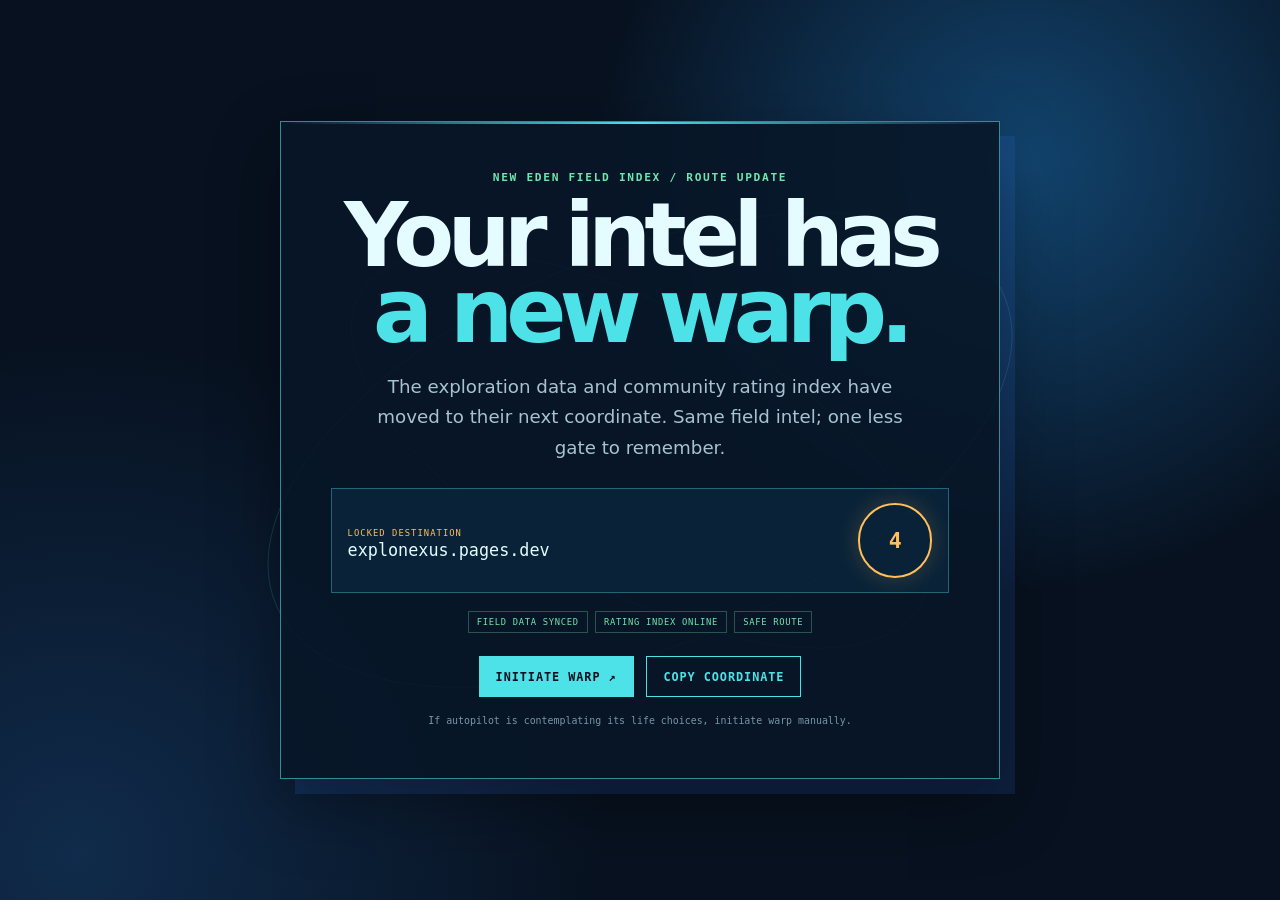
==== commit 14c62407: "Add files via upload" ====
--- a/index.html
+++ b/index.html
@@ -1,274 +1,74 @@
-<!DOCTYPE html>
+<!doctype html>
 <html lang="en">
-<head>
-    <meta charset="UTF-8">
-    <meta name="viewport" content="width=device-width, initial-scale=1.0, maximum-scale=1.0, user-scalable=no">
-    <title>NEBULA NEXUS — EVE Online Sites Database</title>
-    <link rel="icon" href="data:image/svg+xml,<svg xmlns=%22http://www.w3.org/2000/svg%22 viewBox=%220 0 100 100%22><text y=%22.9em%22 font-size=%2290%22>💀</text></svg>">
-    <link href="https://fonts.googleapis.com/css2?family=Orbitron:wght@400;500;600;700;900&family=Inter:wght@300;400;500;600;700&display=swap" rel="stylesheet">
-    <link rel="stylesheet" href="style.css">
-</head>
-<body>
-
-    <!-- Header -->
-    <header>
-        <div class="header-inner">
-            <div class="logo">
-                <span class="logo-icon">💀</span>
-                <div>
-                    <h1>NEBULA <span class="accent">NEXUS</span></h1>
-                    <p class="subtitle">EVE Online Sites Database</p>
-                </div>
-            </div>
-            <div class="header-actions">
-                <button class="icon-btn" onclick="showModal('about')" aria-label="About">
-                    <svg width="20" height="20" viewBox="0 0 24 24" fill="currentColor"><path d="M11,9H13V7H11M12,20C7.59,20 4,16.41 4,12C4,7.59 7.59,4 12,4C16.41,4 20,7.59 20,12C20,16.41 16.41,20 12,20M12,2A10,10 0 0,0 2,12A10,10 0 0,0 12,22A10,10 0 0,0 22,12A10,10 0 0,0 12,2M11,17H13V11H11V17Z"/></svg>
-                </button>
-                <button class="icon-btn" onclick="showModal('guide')" aria-label="Guide">
-                    <svg width="20" height="20" viewBox="0 0 24 24" fill="currentColor"><path d="M19 2L14 6.5V17.5L19 13V2M6.5 5C4.55 8 4 10.5 4 12C4 14.5 5 17 7.5 19C9.5 17.5 10.5 15.5 10.5 13C10.5 10.5 9.5 8 6.5 5Z"/></svg>
-                </button>
-                <a href="https://www.notion.so/1df557b9175680fe88d8f506c43e6dc8" target="_blank" class="icon-btn danger" aria-label="Danger">
-                    <svg width="20" height="20" viewBox="0 0 24 24" fill="currentColor"><path d="M12 2L1 21h22L12 2zm0 4l7.53 13H4.47L12 6zm-1 4v4h2v-4h-2zm0 6v2h2v-2h-2z"/></svg>
-                </a>
-            </div>
+  <head>
+    <meta charset="UTF-8" />
+    <meta name="viewport" content="width=device-width, initial-scale=1.0" />
+    <meta name="theme-color" content="#07111f" />
+    <meta http-equiv="refresh" content="5;url=https://explonexus.pages.dev/" />
+    <title>exploNexus · Route Locked</title>
+    <style>
+      :root { color-scheme: dark; --void:#07111f; --cyan:#4de2e8; --ion:#367bff; --ice:#e4fbff; --dim:#a7c2d1; --safe:#70e5ad; --amber:#ffbf5b; }
+      * { box-sizing: border-box; }
+      body { min-width: 320px; min-height: 100vh; margin: 0; overflow: hidden; background: radial-gradient(circle at 80% 18%, #12446e 0, transparent 27rem), radial-gradient(circle at 6% 95%, #102b4b 0, transparent 33rem), var(--void); color:var(--ice); font-family: ui-rounded, "Avenir Next", Avenir, system-ui, sans-serif; }
+      main { position:relative; display:grid; min-height:100vh; place-items:center; padding:1.25rem; isolation:isolate; }
+      main::before, main::after { position:absolute; z-index:-1; border:1px solid rgba(77,226,232,.18); border-radius:50%; content:""; }
+      main::before { width:min(92vw,790px); height:min(46vw,390px); transform:rotate(-23deg); }
+      main::after { width:min(76vw,640px); height:min(32vw,280px); transform:rotate(29deg); border-color:rgba(54,123,255,.28); }
+      .console { position:relative; width:min(100%,720px); overflow:hidden; border:1px solid rgba(77,226,232,.58); background:rgba(7,22,39,.88); padding:clamp(1.35rem,5vw,3.1rem); box-shadow:15px 15px 0 rgba(54,123,255,.13), 0 26px 62px rgba(0,0,0,.35); text-align:center; }
+      .console::before { position:absolute; top:0; left:0; width:100%; height:2px; background:linear-gradient(90deg,transparent,var(--cyan),transparent); content:""; }
+      .eyebrow { margin:0; color:var(--safe); font-family:ui-monospace,SFMono-Regular,Menlo,monospace; font-size:.7rem; font-weight:700; letter-spacing:.15em; }
+      h1 { margin:.85rem 0 0; font-size:clamp(2.65rem,10vw,5.55rem); letter-spacing:-.078em; line-height:.86; }
+      h1 span { color:var(--cyan); }
+      .copy { max-width:33rem; margin:1.35rem auto 0; color:var(--dim); font-size:clamp(1rem,2vw,1.14rem); line-height:1.65; }
+      .route { display:flex; align-items:center; justify-content:space-between; gap:.85rem; margin:1.6rem auto 0; border:1px solid rgba(77,226,232,.35); padding:.88rem 1rem; background:rgba(14,53,84,.4); text-align:left; }
+      .route small { color:var(--amber); font-family:ui-monospace,SFMono-Regular,Menlo,monospace; font-size:.55rem; letter-spacing:.12em; }
+      .route a { display:block; overflow:hidden; max-width:21rem; color:var(--ice); font-family:ui-monospace,SFMono-Regular,Menlo,monospace; font-size:clamp(.84rem,2.4vw,1.05rem); text-overflow:ellipsis; white-space:nowrap; text-decoration-color:var(--cyan); text-underline-offset:4px; }
+      .count { display:grid; width:4.65rem; height:4.65rem; flex:0 0 auto; place-items:center; border:2px solid var(--amber); border-radius:50%; color:var(--amber); font-family:ui-monospace,SFMono-Regular,Menlo,monospace; font-size:1.35rem; font-weight:800; box-shadow:0 0 24px rgba(255,191,91,.2); }
+      .signals { display:flex; flex-wrap:wrap; justify-content:center; gap:.45rem; margin:1.15rem auto 0; }
+      .signals span { border:1px solid rgba(112,229,173,.3); padding:.31rem .5rem; color:var(--safe); font-family:ui-monospace,SFMono-Regular,Menlo,monospace; font-size:.55rem; letter-spacing:.08em; }
+      .actions { display:flex; flex-wrap:wrap; justify-content:center; gap:.8rem; margin-top:1.45rem; }
+      .actions a, .actions button { border:1px solid var(--cyan); background:var(--cyan); padding:.78rem 1rem; color:#07111f; font:700 .74rem ui-monospace,SFMono-Regular,Menlo,monospace; letter-spacing:.08em; text-decoration:none; transition:transform .16s ease-out, background .16s ease-out; }
+      .actions .ghost { background:transparent; color:var(--cyan); }
+      .actions a:hover, .actions button:hover { transform:translateY(-2px); background:#b2f7ff; }
+      .actions .ghost:hover { color:#07111f; }
+      .note { margin:1rem 0 0; color:#7796aa; font-family:ui-monospace,SFMono-Regular,Menlo,monospace; font-size:.62rem; line-height:1.55; }
+      @media (max-width:480px) { .route { align-items:flex-start; } .route a { max-width:12.5rem; } .count { width:3.7rem; height:3.7rem; font-size:1.1rem; } }
+    </style>
+  </head>
+  <body>
+    <main data-target="https://explonexus.pages.dev/">
+      <section class="console" aria-labelledby="title">
+        <p class="eyebrow">NEW EDEN FIELD INDEX / ROUTE UPDATE</p>
+        <h1 id="title">Your intel has <span>a new warp.</span></h1>
+        <p class="copy">The exploration data and community rating index have moved to their next coordinate. Same field intel; one less gate to remember.</p>
+        <div class="route">
+          <div><small>LOCKED DESTINATION</small><a href="https://explonexus.pages.dev/">explonexus.pages.dev</a></div>
+          <div class="count" aria-label="Auto-warp in 5 seconds"><span id="seconds">5</span></div>
         </div>
-    </header>
-
-    <main>
-        <!-- Stats Bar -->
-        <div class="stats-bar" id="statsBar">
-            <div class="stat">
-                <span class="stat-val" id="totalSites">0</span>
-                <span class="stat-lbl">Total</span>
-            </div>
-            <div class="stat">
-                <span class="stat-val" id="explorationSites">0</span>
-                <span class="stat-lbl">Explore</span>
-            </div>
-            <div class="stat">
-                <span class="stat-val" id="combatSites">0</span>
-                <span class="stat-lbl">Combat</span>
-            </div>
-            <div class="stat">
-                <span class="stat-val" id="safeSites">0</span>
-                <span class="stat-lbl">Safe</span>
-            </div>
-            <div class="stat">
-                <span class="stat-val" id="showingCount">0</span>
-                <span class="stat-lbl">Showing</span>
-            </div>
+        <div class="signals"><span>FIELD DATA SYNCED</span><span>RATING INDEX ONLINE</span><span>SAFE ROUTE</span></div>
+        <div class="actions">
+          <a href="https://explonexus.pages.dev/">INITIATE WARP ↗</a>
+          <button class="ghost" type="button" id="copy">COPY COORDINATE</button>
         </div>
-
-        <!-- Tabs -->
-        <div class="tab-bar">
-            <button class="tab active" data-tab="exploration" onclick="switchTab('exploration', this)">
-                <svg width="16" height="16" viewBox="0 0 24 24" fill="currentColor"><path d="M12 2C6.48 2 2 6.48 2 12s4.48 10 10 10 10-4.48 10-10S17.52 2 12 2zm-2 15l-5-5 1.41-1.41L10 14.17l7.59-7.59L19 8l-9 9z"/></svg>
-                Exploration
-            </button>
-            <button class="tab" data-tab="combat" onclick="switchTab('combat', this)">
-                <svg width="16" height="16" viewBox="0 0 24 24" fill="currentColor"><path d="M12 2L4 5v6.09c0 5.05 3.41 9.76 8 10.91 4.59-1.15 8-5.86 8-10.91V5l-8-3zm-1.06 13.54L7.4 12l1.41-1.41 2.12 2.12 4.24-4.24 1.41 1.41-5.64 5.66z"/></svg>
-                Combat
-            </button>
-        </div>
-
-        <!-- Search & Filter -->
-        <div class="search-filter-section">
-            <div class="search-box">
-                <svg class="search-icon" width="18" height="18" viewBox="0 0 24 24" fill="currentColor"><path d="M15.5 14h-.79l-.28-.27A6.471 6.471 0 0016 9.5 6.5 6.5 0 109.5 16c1.61 0 3.09-.59 4.23-1.57l.27.28v.79l5 4.99L20.49 19l-4.99-5zm-6 0C7.01 14 5 11.99 5 9.5S7.01 5 9.5 5 14 7.01 14 9.5 11.99 14 9.5 14z"/></svg>
-                <input type="text" id="searchInput" placeholder="Search across all fields..." autocomplete="off">
-                <button class="clear-btn" id="clearSearch" onclick="clearAllFilters()" style="display:none;">✕</button>
-            </div>
-            
-            <!-- Exploration Filters -->
-            <div id="explorationFilters" class="filter-row">
-                <select id="safetyFilter">
-                    <option value="">Safety</option>
-                    <option value="safe">✓ Safe</option>
-                    <option value="unsafe">⚠ Unsafe</option>
-                    <option value="warning">⚡ Warning</option>
-                </select>
-                <select id="typeFilter">
-                    <option value="">Type</option>
-                    <option value="gas">⛽ Gas</option>
-                    <option value="relic">🏺 Relic</option>
-                    <option value="data">💾 Data</option>
-                    <option value="data/relic">👻 Ghost</option>
-                    <option value="relic - combat">⚔️ Combat Relic</option>
-                </select>
-                <select id="regionFilter">
-                    <option value="">Region</option>
-                    <option value="highsec">Highsec</option>
-                    <option value="lowsec">Lowsec</option>
-                    <option value="nullsec">Nullsec</option>
-                    <option value="wormhole">Wormhole</option>
-                    <option value="special">Special</option>
-                </select>
-                <select id="gasFilter">
-                    <option value="">Gas Type</option>
-                    <option value="mykoserocin">Mykoserocin</option>
-                    <option value="cytoserocin">Cytoserocin</option>
-                    <option value="fullerite">Fullerite</option>
-                </select>
-            </div>
-
-            <!-- Combat Filters -->
-            <div id="combatFilters" class="filter-row" style="display:none;">
-                <select id="combatFactionFilter">
-                    <option value="">Faction</option>
-                    <option value="angel">Angel Cartel</option>
-                    <option value="blood">Blood Raiders</option>
-                    <option value="guristas">Guristas</option>
-                    <option value="sansha">Sansha's Nation</option>
-                    <option value="serpentis">Serpentis</option>
-                    <option value="rogue">Rogue Drones</option>
-                    <option value="mordu">Mordu's Legion</option>
-                </select>
-                <select id="combatSecFilter">
-                    <option value="">Security</option>
-                    <option value="high">Highsec</option>
-                    <option value="low">Lowsec</option>
-                    <option value="null">Nullsec</option>
-                </select>
-                <select id="combatDifficultyFilter">
-                    <option value="">Difficulty</option>
-                    <option value="1">★ (1)</option>
-                    <option value="2-4">★★ (2-4)</option>
-                    <option value="5-7">★★★ (5-7)</option>
-                    <option value="8-10">★★★★ (8-10)</option>
-                </select>
-                <select id="combatEscalationFilter">
-                    <option value="">Escalation</option>
-                    <option value="yes">Yes</option>
-                    <option value="no">No</option>
-                </select>
-            </div>
-
-            <!-- Quick Chips -->
-            <div class="chips" id="explorationChips">
-                <button class="chip" data-filter="safe" onclick="quickFilter(this, 'safe')">✓ Safe</button>
-                <button class="chip" data-filter="gas" onclick="quickFilter(this, 'gas')">⛽ Gas</button>
-                <button class="chip" data-filter="relic" onclick="quickFilter(this, 'relic')">🏺 Relic</button>
-                <button class="chip" data-filter="data" onclick="quickFilter(this, 'data')">💾 Data</button>
-                <button class="chip" data-filter="wormhole" onclick="quickFilter(this, 'wormhole')">🌀 WH</button>
-                <button class="chip" data-filter="mykoserocin" onclick="quickFilter(this, 'mykoserocin')">Myko</button>
-                <button class="chip" data-filter="fullerite" onclick="quickFilter(this, 'fullerite')">Full</button>
-                <button class="chip" data-filter="ghost" onclick="quickFilter(this, 'ghost')">👻 Ghost</button>
-            </div>
-            <div class="chips" id="combatChips" style="display:none;">
-                <button class="chip" data-filter="angel" onclick="combatQuickFilter(this, 'angel')">Angel</button>
-                <button class="chip" data-filter="blood" onclick="combatQuickFilter(this, 'blood')">Blood</button>
-                <button class="chip" data-filter="guristas" onclick="combatQuickFilter(this, 'guristas')">Guristas</button>
-                <button class="chip" data-filter="sansha" onclick="combatQuickFilter(this, 'sansha')">Sansha</button>
-                <button class="chip" data-filter="serpentis" onclick="combatQuickFilter(this, 'serpentis')">Serpentis</button>
-                <button class="chip" data-filter="rogue" onclick="combatQuickFilter(this, 'rogue')">Drones</button>
-                <button class="chip" data-filter="highsec" onclick="combatQuickFilter(this, 'highsec')">Highsec</button>
-                <button class="chip" data-filter="escalation" onclick="combatQuickFilter(this, 'escalation')">🚀 Escal.</button>
-            </div>
-        </div>
-
-        <!-- Results -->
-        <div class="results-section">
-            <div class="results-header">
-                <span id="resultsLabel">Showing 0 sites</span>
-                <div class="sort-controls">
-                    <select id="sortBy" onchange="applySortAndRender()">
-                        <option value="name-asc">Name A→Z</option>
-                        <option value="name-desc">Name Z→A</option>
-                        <option value="safety-asc">Safe First</option>
-                        <option value="safety-desc">Unsafe First</option>
-                        <option value="type-asc">Type A→Z</option>
-                        <option value="region-asc">Region A→Z</option>
-                    </select>
-                </div>
-            </div>
-            <div id="siteList" class="site-list"></div>
-            <div id="noResults" class="no-results" style="display:none;">
-                <span class="no-results-icon">🔍</span>
-                <p>No sites match your filters</p>
-                <button onclick="clearAllFilters()" class="btn-reset">Reset Filters</button>
-            </div>
-        </div>
+        <p class="note">If autopilot is contemplating its life choices, initiate warp manually.</p>
+      </section>
     </main>
-
-    <!-- Detail Modal -->
-    <div id="detailModal" class="modal">
-        <div class="modal-sheet" id="modalSheet">
-            <div class="modal-handle"></div>
-            <div class="modal-header">
-                <h2 id="detailTitle"></h2>
-                <button class="close-btn" onclick="closeModal('detail')">✕</button>
-            </div>
-            <div class="modal-body" id="detailBody"></div>
-        </div>
-    </div>
-
-    <!-- About Modal -->
-    <div id="aboutModal" class="modal">
-        <div class="modal-sheet">
-            <div class="modal-handle"></div>
-            <div class="modal-header">
-                <h2>About</h2>
-                <button class="close-btn" onclick="closeModal('about')">✕</button>
-            </div>
-            <div class="modal-body">
-                <p>Nebula Nexus is a comprehensive database for EVE Online exploration and combat sites. Built for capsuleers who need quick, reliable information about sites in New Eden.</p>
-                <h3>Data Sources</h3>
-                <ul><li>EVE University Wiki</li></ul>
-                <h3>Disclaimer</h3>
-                <p>Fan-made tool, not affiliated with CCP Games. All EVE Online content is property of CCP hf.</p>
-            </div>
-        </div>
-    </div>
-
-    <!-- Guide Modal -->
-    <div id="guideModal" class="modal">
-        <div class="modal-sheet">
-            <div class="modal-handle"></div>
-            <div class="modal-header">
-                <h2>Guide</h2>
-                <button class="close-btn" onclick="closeModal('guide')">✕</button>
-            </div>
-            <div class="modal-body">
-                <h3>Safety Indicators</h3>
-                <ul>
-                    <li><strong class="text-safe">Safe:</strong> No NPCs, safe with exploration frigates</li>
-                    <li><strong class="text-unsafe">Unsafe:</strong> Hostile NPCs will attack</li>
-                    <li><strong class="text-warning">Warning:</strong> NPCs spawn after timer / special mechanics</li>
-                </ul>
-                <h3>Site Types</h3>
-                <ul>
-                    <li><strong>Gas:</strong> Harvest gas clouds. WH Fullerite = most valuable</li>
-                    <li><strong>Relic:</strong> Hack containers for salvage & BPCs</li>
-                    <li><strong>Data:</strong> Hack containers for datacores & decryptors</li>
-                    <li><strong>Ghost:</strong> Invisible timer, cans explode. Ascendancy BPCs</li>
-                </ul>
-                <h3>Combat Difficulty</h3>
-                <ul>
-                    <li><strong>★ 1:</strong> Hideaway — easiest, low bounties</li>
-                    <li><strong>★★★ 5-7:</strong> Yard/Rally — medium-hard</li>
-                    <li><strong>★★★★ 8-10:</strong> Haven/Sanctum — hardest, best rewards</li>
-                </ul>
-            </div>
-        </div>
-    </div>
-
-    <!-- COPYRIGHT FOOTER -->
-    <footer>
-        <div class="footer">
-            <div class="footer-inner">
-                <span class="footer-crown">👑</span>
-                <span class="footer-text" id="copyright-text"></span>
-                <span class="footer-crown">👑</span>
-            </div>
-        </div>
-        <div class="footer-links">
-            <a href="https://kingsyah.github.io/evetimeinfo/" target="_blank">🕐 EVE Time</a>
-            <a href="https://kingsyah.github.io/KalkulatorYield/" target="_blank">📊 Yield Calc</a>
-            <a href="https://www.notion.so/1df557b9175680fe88d8f506c43e6dc8" target="_blank">📖 Docs</a>
-        </div>
-        <p class="footer-legal">All EVE Online materials © <a href="https://www.ccpgames.com/" target="_blank">CCP Games</a></p>
-    </footer>
-
-    <script src="script.js"></script>
-</body>
+    <script>
+      (() => {
+        const target = document.querySelector('main').dataset.target;
+        const seconds = document.getElementById('seconds');
+        const copy = document.getElementById('copy');
+        let remaining = 5;
+        const timer = setInterval(() => {
+          remaining -= 1;
+          seconds.textContent = String(Math.max(remaining, 0));
+          if (remaining <= 0) { clearInterval(timer); window.location.replace(target); }
+        }, 1000);
+        copy.addEventListener('click', async () => {
+          try { await navigator.clipboard.writeText(target); copy.textContent = 'COORDINATE COPIED'; setTimeout(() => { copy.textContent = 'COPY COORDINATE'; }, 1800); }
+          catch { window.prompt('Copy exploNexus coordinate:', target); }
+        });
+      })();
+    </script>
+  </body>
 </html>
